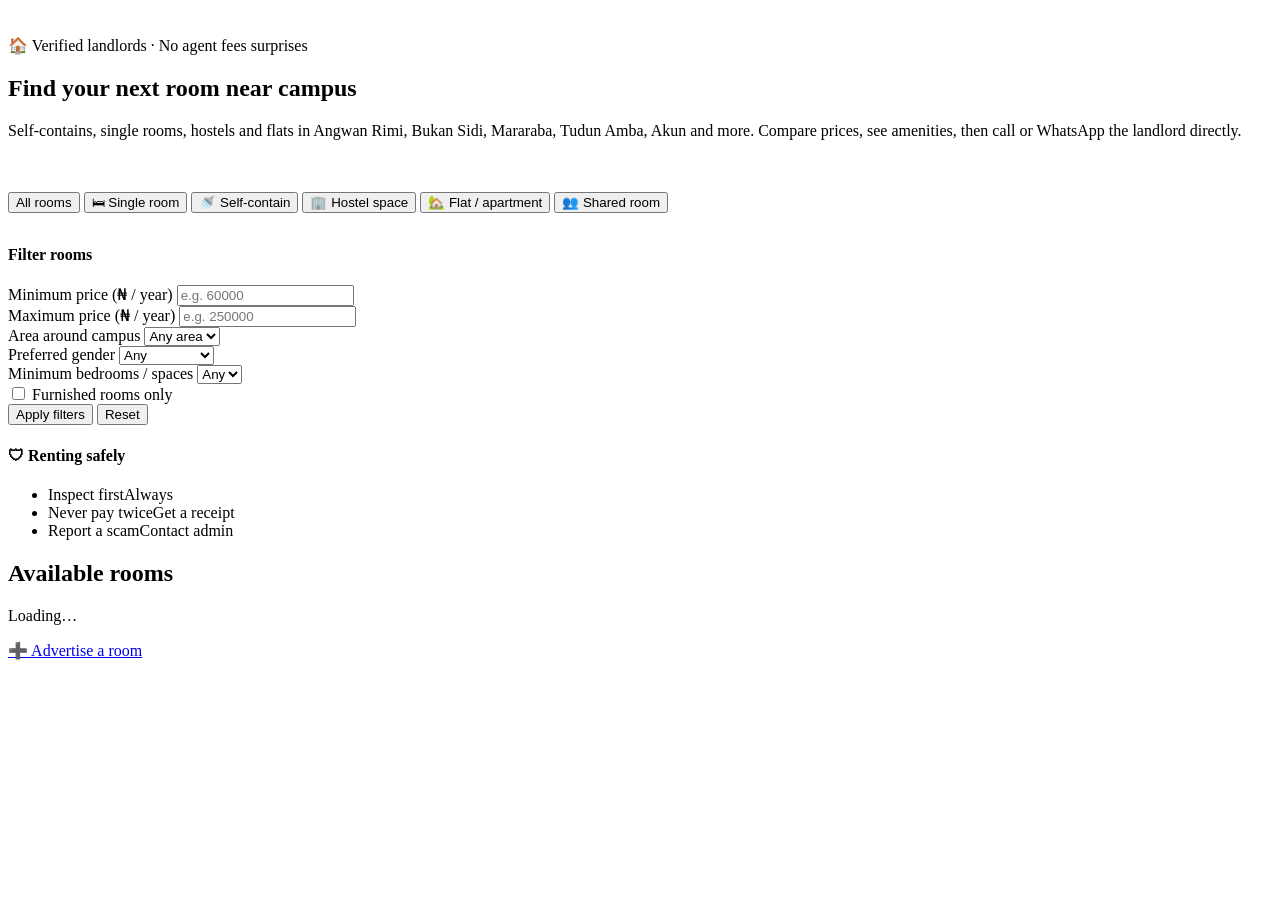
==== frontend/pages/accommodation.html @ 2aaa7692 "feat(frontend): landing page and every marketplace page - index.html: hero with live counters, searc" ====
<!DOCTYPE html>
<html lang="en">
<head>
  <meta charset="UTF-8">
  <meta name="viewport" content="width=device-width, initial-scale=1.0">
  <meta name="theme-color" content="#0f766e">
  <meta name="description" content="Accommodation around Federal University of Lafia – self-contains, hostels, flats and shared rooms with verified landlords.">
  <title>Accommodation · Campus Marketplace</title>

  <link rel="icon" type="image/svg+xml" href="../assets/images/logo.svg">
  <link rel="stylesheet" href="../css/style.css">
  <link rel="stylesheet" href="../css/responsive.css">
</head>
<body data-page="accommodation">

  <header id="site-header"></header>

  <main>
    <!-- Page header -->
    <section class="hero" style="padding:28px 0 24px">
      <div class="container">
        <span class="hero-badge">🏠 Verified landlords · No agent fees surprises</span>
        <h1>Find your next room near campus</h1>
        <p class="lead">
          Self-contains, single rooms, hostels and flats in Angwan Rimi, Bukan Sidi,
          Mararaba, Tudun Amba, Akun and more. Compare prices, see amenities, then call or
          WhatsApp the landlord directly.
        </p>
      </div>
    </section>

    <!-- Room type chips -->
    <section style="background:#fff;border-bottom:1px solid var(--line);padding:12px 0">
      <div class="container">
        <div class="chip-row" id="room-type-chips">
          <button class="chip active" data-value="all">All rooms</button>
          <button class="chip" data-value="single">🛏 Single room</button>
          <button class="chip" data-value="self-contain">🚿 Self-contain</button>
          <button class="chip" data-value="hostel">🏢 Hostel space</button>
          <button class="chip" data-value="flat">🏡 Flat / apartment</button>
          <button class="chip" data-value="shared">👥 Shared room</button>
        </div>
      </div>
    </section>

    <section class="section">
      <div class="container">
        <div class="grid grid-sidebar">
          <!-- Filters -->
          <aside>
            <div class="filter-panel">
              <h4>Filter rooms</h4>
              <form id="room-filter-form">
                <div class="form-group">
                  <label for="room-min">Minimum price (₦ / year)</label>
                  <input id="room-min" name="min_price" type="number" min="0" placeholder="e.g. 60000">
                </div>
                <div class="form-group">
                  <label for="room-max">Maximum price (₦ / year)</label>
                  <input id="room-max" name="max_price" type="number" min="0" placeholder="e.g. 250000">
                </div>
                <div class="form-group">
                  <label for="room-location">Area around campus</label>
                  <select id="room-location" name="location">
                    <option value="">Any area</option>
                  </select>
                </div>
                <div class="form-group">
                  <label for="room-gender">Preferred gender</label>
                  <select id="room-gender" name="gender">
                    <option value="any">Any</option>
                    <option value="male">Male only</option>
                    <option value="female">Female only</option>
                  </select>
                </div>
                <div class="form-group">
                  <label for="room-rooms">Minimum bedrooms / spaces</label>
                  <select id="room-rooms" name="rooms">
                    <option value="">Any</option>
                    <option value="1">1+</option>
                    <option value="2">2+</option>
                    <option value="3">3+</option>
                    <option value="4">4+</option>
                  </select>
                </div>
                <div class="checkbox-row form-group">
                  <input id="room-furnished" name="furnished" type="checkbox" value="true">
                  <label for="room-furnished">Furnished rooms only</label>
                </div>
                <div class="filter-actions">
                  <button class="btn btn-primary" type="submit" style="flex:1">Apply filters</button>
                  <button class="btn btn-outline" type="button" data-action="reset">Reset</button>
                </div>
              </form>
            </div>

            <div class="card card-pad mt-2">
              <h4>🛡 Renting safely</h4>
              <ul class="spec-list">
                <li><span class="k">Inspect first</span><span class="v">Always</span></li>
                <li><span class="k">Never pay twice</span><span class="v">Get a receipt</span></li>
                <li><span class="k">Report a scam</span><span class="v">Contact admin</span></li>
              </ul>
            </div>
          </aside>

          <!-- Listings -->
          <div>
            <div class="section-head" style="margin-bottom:12px">
              <div>
                <h2 class="mb-0">Available rooms</h2>
                <p class="mb-0"><span id="room-count">Loading…</span></p>
              </div>
              <a class="btn btn-primary btn-sm" href="post-listing.html#accommodation">➕ Advertise a room</a>
            </div>

            <div class="grid grid-cards" id="room-grid">
              <div class="skeleton skeleton-card"></div>
              <div class="skeleton skeleton-card"></div>
              <div class="skeleton skeleton-card"></div>
            </div>
            <div class="pagination" id="room-pagination"></div>
          </div>
        </div>
      </div>
    </section>
  </main>

  <footer id="site-footer"></footer>
  <nav id="bottom-nav" aria-label="Mobile navigation"></nav>

  <script src="../js/api.js"></script>
  <script src="../js/ui.js"></script>
  <script src="../js/auth.js"></script>
  <script src="../js/marketplace.js"></script>
</body>
</html>
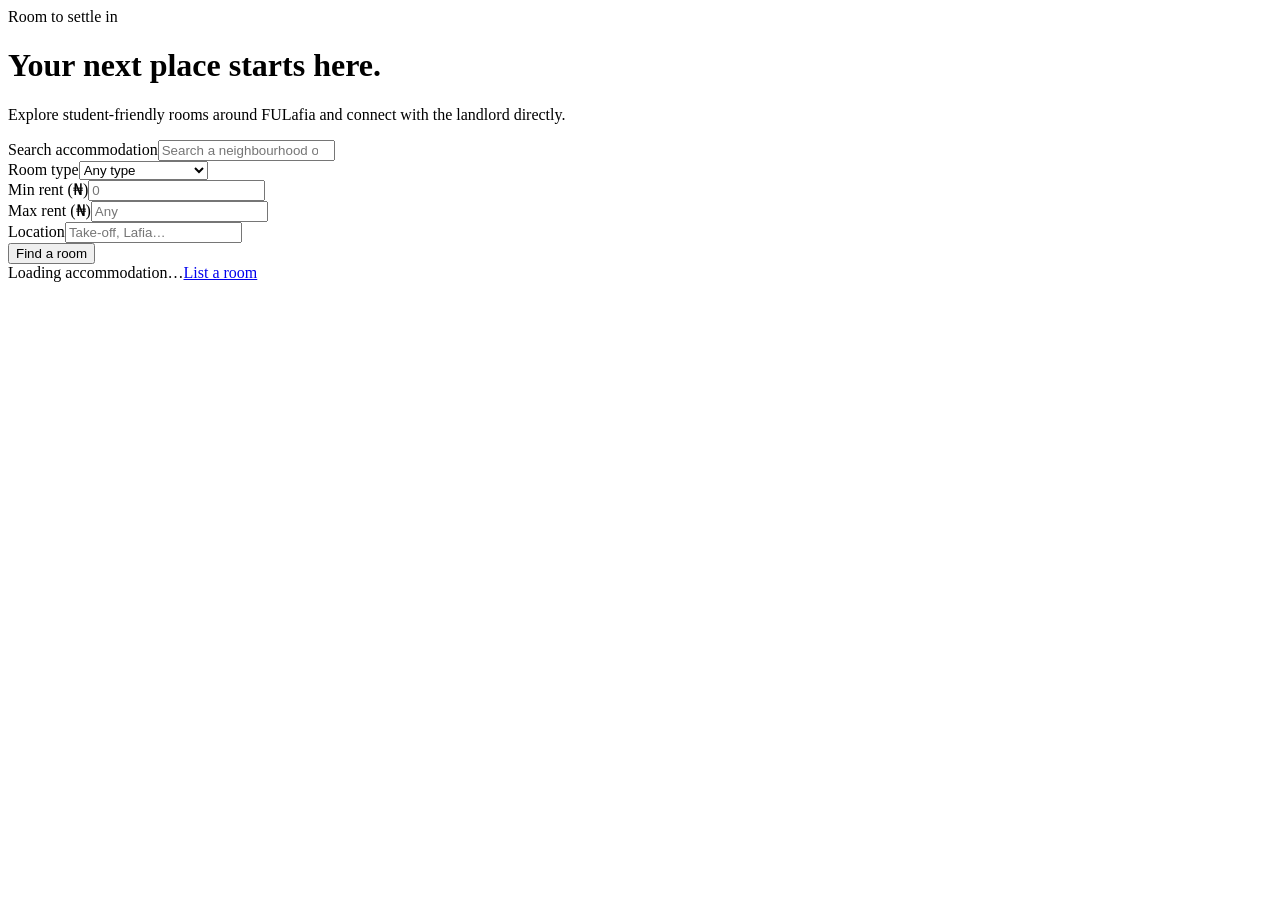
==== commit b755d5da: "Build complete Campus Marketplace platform Co-authored-by: arena-agent <297053741+arena-agent@users." ====
--- a/frontend/pages/accommodation.html
+++ b/frontend/pages/accommodation.html
@@ -1,137 +1,25 @@
-<!DOCTYPE html>
+<!doctype html>
 <html lang="en">
 <head>
-  <meta charset="UTF-8">
-  <meta name="viewport" content="width=device-width, initial-scale=1.0">
-  <meta name="theme-color" content="#0f766e">
-  <meta name="description" content="Accommodation around Federal University of Lafia – self-contains, hostels, flats and shared rooms with verified landlords.">
-  <title>Accommodation · Campus Marketplace</title>
-
-  <link rel="icon" type="image/svg+xml" href="../assets/images/logo.svg">
-  <link rel="stylesheet" href="../css/style.css">
-  <link rel="stylesheet" href="../css/responsive.css">
+  <meta charset="utf-8"><meta name="viewport" content="width=device-width, initial-scale=1">
+  <meta name="description" content="Find student rooms, hostels and self-contained accommodation around Lafia."><meta name="api-base" content="/api"><meta name="theme-color" content="#176c57">
+  <title>Accommodation — Campus Marketplace</title><link rel="icon" type="image/svg+xml" href="/assets/images/campus-logo.svg"><link rel="stylesheet" href="/css/style.css"><link rel="stylesheet" href="/css/responsive.css">
+  <script src="/js/api.js" defer></script><script src="/js/marketplace.js" defer></script><script src="/js/auth.js" defer></script><script src="/js/admin.js" defer></script>
 </head>
-<body data-page="accommodation">
-
-  <header id="site-header"></header>
-
-  <main>
-    <!-- Page header -->
-    <section class="hero" style="padding:28px 0 24px">
-      <div class="container">
-        <span class="hero-badge">🏠 Verified landlords · No agent fees surprises</span>
-        <h1>Find your next room near campus</h1>
-        <p class="lead">
-          Self-contains, single rooms, hostels and flats in Angwan Rimi, Bukan Sidi,
-          Mararaba, Tudun Amba, Akun and more. Compare prices, see amenities, then call or
-          WhatsApp the landlord directly.
-        </p>
-      </div>
-    </section>
-
-    <!-- Room type chips -->
-    <section style="background:#fff;border-bottom:1px solid var(--line);padding:12px 0">
-      <div class="container">
-        <div class="chip-row" id="room-type-chips">
-          <button class="chip active" data-value="all">All rooms</button>
-          <button class="chip" data-value="single">🛏 Single room</button>
-          <button class="chip" data-value="self-contain">🚿 Self-contain</button>
-          <button class="chip" data-value="hostel">🏢 Hostel space</button>
-          <button class="chip" data-value="flat">🏡 Flat / apartment</button>
-          <button class="chip" data-value="shared">👥 Shared room</button>
-        </div>
-      </div>
-    </section>
-
-    <section class="section">
-      <div class="container">
-        <div class="grid grid-sidebar">
-          <!-- Filters -->
-          <aside>
-            <div class="filter-panel">
-              <h4>Filter rooms</h4>
-              <form id="room-filter-form">
-                <div class="form-group">
-                  <label for="room-min">Minimum price (₦ / year)</label>
-                  <input id="room-min" name="min_price" type="number" min="0" placeholder="e.g. 60000">
-                </div>
-                <div class="form-group">
-                  <label for="room-max">Maximum price (₦ / year)</label>
-                  <input id="room-max" name="max_price" type="number" min="0" placeholder="e.g. 250000">
-                </div>
-                <div class="form-group">
-                  <label for="room-location">Area around campus</label>
-                  <select id="room-location" name="location">
-                    <option value="">Any area</option>
-                  </select>
-                </div>
-                <div class="form-group">
-                  <label for="room-gender">Preferred gender</label>
-                  <select id="room-gender" name="gender">
-                    <option value="any">Any</option>
-                    <option value="male">Male only</option>
-                    <option value="female">Female only</option>
-                  </select>
-                </div>
-                <div class="form-group">
-                  <label for="room-rooms">Minimum bedrooms / spaces</label>
-                  <select id="room-rooms" name="rooms">
-                    <option value="">Any</option>
-                    <option value="1">1+</option>
-                    <option value="2">2+</option>
-                    <option value="3">3+</option>
-                    <option value="4">4+</option>
-                  </select>
-                </div>
-                <div class="checkbox-row form-group">
-                  <input id="room-furnished" name="furnished" type="checkbox" value="true">
-                  <label for="room-furnished">Furnished rooms only</label>
-                </div>
-                <div class="filter-actions">
-                  <button class="btn btn-primary" type="submit" style="flex:1">Apply filters</button>
-                  <button class="btn btn-outline" type="button" data-action="reset">Reset</button>
-                </div>
-              </form>
-            </div>
-
-            <div class="card card-pad mt-2">
-              <h4>🛡 Renting safely</h4>
-              <ul class="spec-list">
-                <li><span class="k">Inspect first</span><span class="v">Always</span></li>
-                <li><span class="k">Never pay twice</span><span class="v">Get a receipt</span></li>
-                <li><span class="k">Report a scam</span><span class="v">Contact admin</span></li>
-              </ul>
-            </div>
-          </aside>
-
-          <!-- Listings -->
-          <div>
-            <div class="section-head" style="margin-bottom:12px">
-              <div>
-                <h2 class="mb-0">Available rooms</h2>
-                <p class="mb-0"><span id="room-count">Loading…</span></p>
-              </div>
-              <a class="btn btn-primary btn-sm" href="post-listing.html#accommodation">➕ Advertise a room</a>
-            </div>
-
-            <div class="grid grid-cards" id="room-grid">
-              <div class="skeleton skeleton-card"></div>
-              <div class="skeleton skeleton-card"></div>
-              <div class="skeleton skeleton-card"></div>
-            </div>
-            <div class="pagination" id="room-pagination"></div>
-          </div>
-        </div>
-      </div>
-    </section>
-  </main>
-
-  <footer id="site-footer"></footer>
-  <nav id="bottom-nav" aria-label="Mobile navigation"></nav>
-
-  <script src="../js/api.js"></script>
-  <script src="../js/ui.js"></script>
-  <script src="../js/auth.js"></script>
-  <script src="../js/marketplace.js"></script>
+<body data-page="accommodation"><div id="site-header"></div>
+  <main class="page-main page-main--soft"><div class="container">
+    <div class="page-intro"><span class="eyebrow">Room to settle in</span><h1>Your next place starts here.</h1><p>Explore student-friendly rooms around FULafia and connect with the landlord directly.</p></div>
+    <form class="filters-panel" id="accommodation-filters">
+      <div class="filter-field filter-search"><label for="accom-q">Search accommodation</label><input id="accom-q" name="q" type="search" placeholder="Search a neighbourhood or feature"></div>
+      <div class="filter-field"><label for="accom-type">Room type</label><select id="accom-type" name="room_type"><option value="">Any type</option><option value="room">Single room</option><option value="shared">Shared apartment</option><option value="self_contain">Self-contain</option><option value="hostel">Hostel</option></select></div>
+      <div class="filter-field"><label for="accom-min">Min rent (₦)</label><input id="accom-min" name="min_price" type="number" min="0" step="1000" placeholder="0"></div>
+      <div class="filter-field"><label for="accom-max">Max rent (₦)</label><input id="accom-max" name="max_price" type="number" min="0" step="1000" placeholder="Any"></div>
+      <div class="filter-field"><label for="accom-location">Location</label><input id="accom-location" name="location" type="search" placeholder="Take-off, Lafia…"></div>
+      <button class="btn btn-primary filter-submit" type="submit">Find a room</button>
+    </form>
+    <div class="results-bar"><span data-results-count>Loading accommodation…</span><a class="text-link" href="/pages/post-listing.html?type=accommodation">List a room</a></div>
+    <div class="card-grid card-grid--three" data-accommodation-grid data-page-size="12" aria-live="polite"><div class="skeleton"></div><div class="skeleton"></div><div class="skeleton"></div></div>
+    <div class="pagination" data-pagination aria-label="Accommodation pages"></div>
+  </div></main><div id="site-footer"></div><div class="toast-region" id="toast-region" aria-live="polite" aria-atomic="true"></div>
 </body>
 </html>
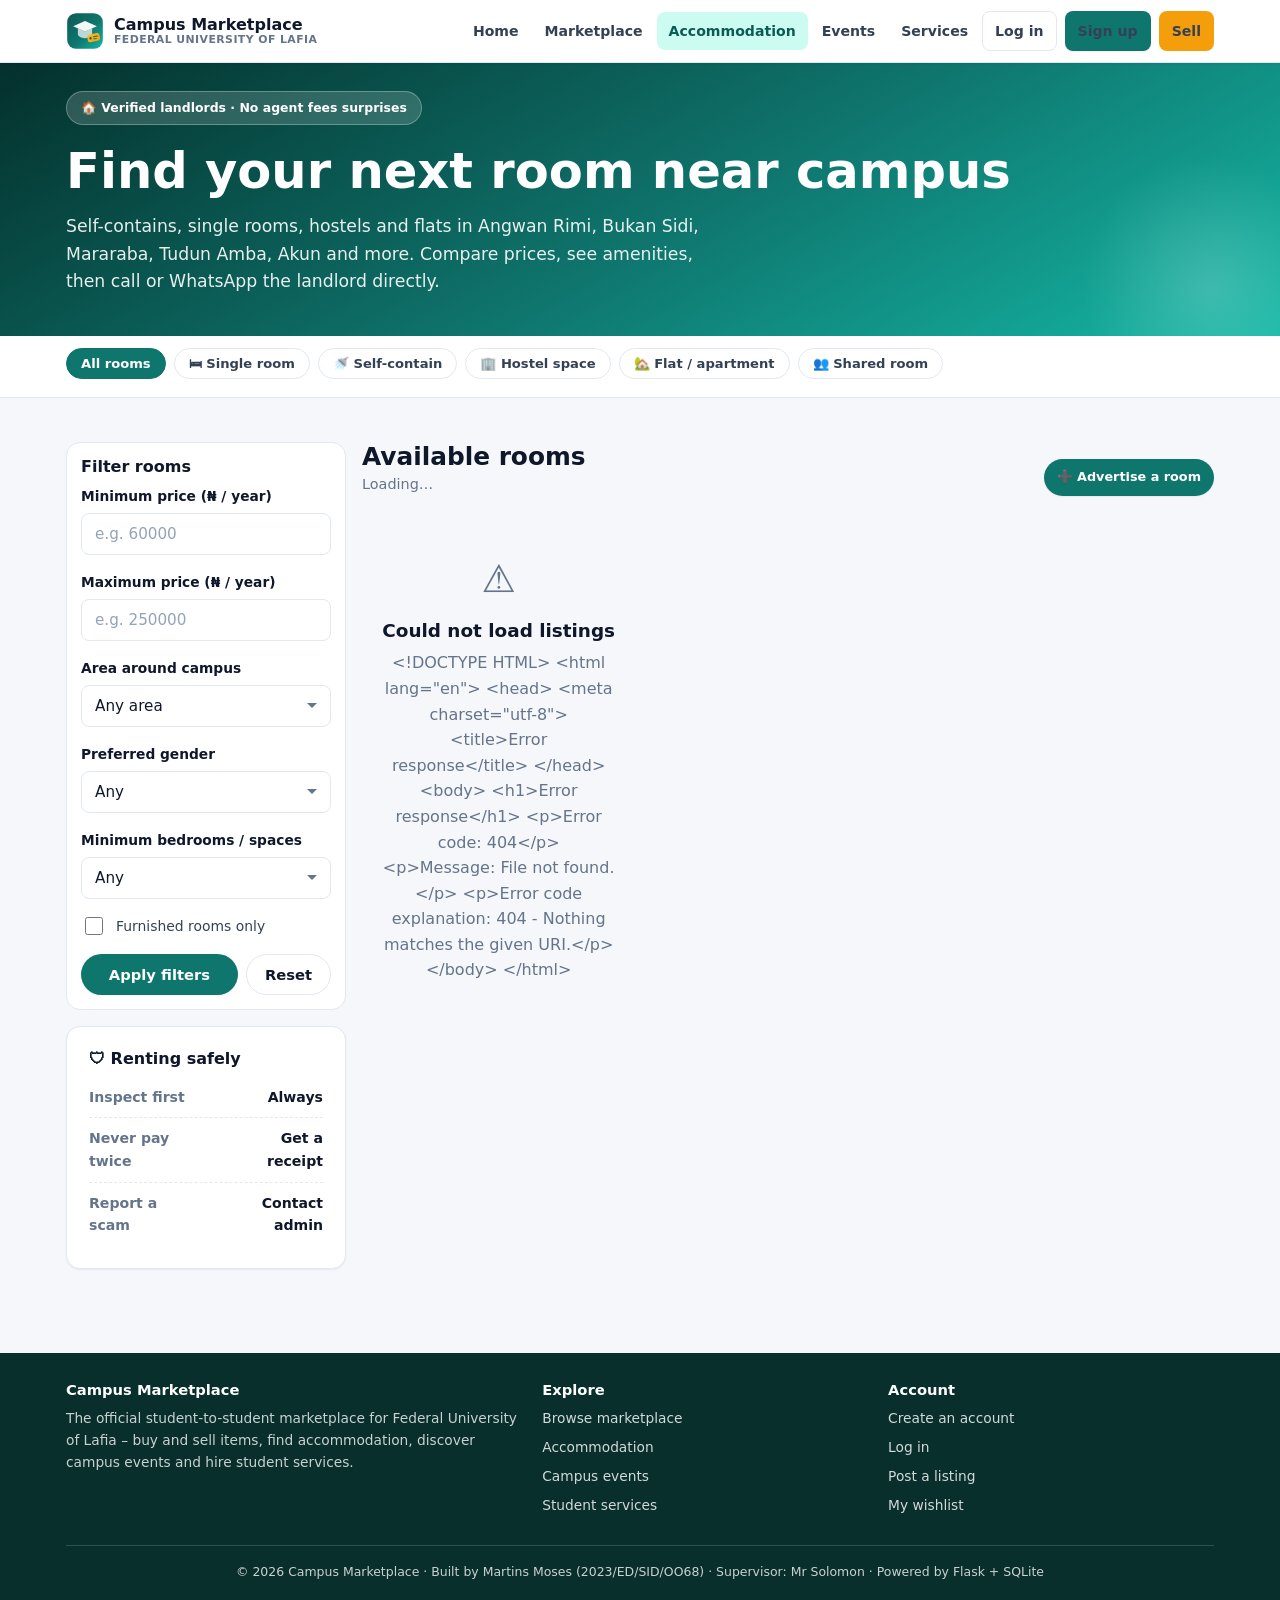
==== commit fbd4aa03: "Merge pull request #1 from martinssqeel-maker/arena/01a10725-campus-market-hub Campus Marketplace — " ====
--- a/frontend/pages/accommodation.html
+++ b/frontend/pages/accommodation.html
@@ -1,25 +1,137 @@
-<!doctype html>
+<!DOCTYPE html>
 <html lang="en">
 <head>
-  <meta charset="utf-8"><meta name="viewport" content="width=device-width, initial-scale=1">
-  <meta name="description" content="Find student rooms, hostels and self-contained accommodation around Lafia."><meta name="api-base" content="/api"><meta name="theme-color" content="#176c57">
-  <title>Accommodation — Campus Marketplace</title><link rel="icon" type="image/svg+xml" href="/assets/images/campus-logo.svg"><link rel="stylesheet" href="/css/style.css"><link rel="stylesheet" href="/css/responsive.css">
-  <script src="/js/api.js" defer></script><script src="/js/marketplace.js" defer></script><script src="/js/auth.js" defer></script><script src="/js/admin.js" defer></script>
+  <meta charset="UTF-8">
+  <meta name="viewport" content="width=device-width, initial-scale=1.0">
+  <meta name="theme-color" content="#0f766e">
+  <meta name="description" content="Accommodation around Federal University of Lafia – self-contains, hostels, flats and shared rooms with verified landlords.">
+  <title>Accommodation · Campus Marketplace</title>
+
+  <link rel="icon" type="image/svg+xml" href="../assets/images/logo.svg">
+  <link rel="stylesheet" href="../css/style.css">
+  <link rel="stylesheet" href="../css/responsive.css">
 </head>
-<body data-page="accommodation"><div id="site-header"></div>
-  <main class="page-main page-main--soft"><div class="container">
-    <div class="page-intro"><span class="eyebrow">Room to settle in</span><h1>Your next place starts here.</h1><p>Explore student-friendly rooms around FULafia and connect with the landlord directly.</p></div>
-    <form class="filters-panel" id="accommodation-filters">
-      <div class="filter-field filter-search"><label for="accom-q">Search accommodation</label><input id="accom-q" name="q" type="search" placeholder="Search a neighbourhood or feature"></div>
-      <div class="filter-field"><label for="accom-type">Room type</label><select id="accom-type" name="room_type"><option value="">Any type</option><option value="room">Single room</option><option value="shared">Shared apartment</option><option value="self_contain">Self-contain</option><option value="hostel">Hostel</option></select></div>
-      <div class="filter-field"><label for="accom-min">Min rent (₦)</label><input id="accom-min" name="min_price" type="number" min="0" step="1000" placeholder="0"></div>
-      <div class="filter-field"><label for="accom-max">Max rent (₦)</label><input id="accom-max" name="max_price" type="number" min="0" step="1000" placeholder="Any"></div>
-      <div class="filter-field"><label for="accom-location">Location</label><input id="accom-location" name="location" type="search" placeholder="Take-off, Lafia…"></div>
-      <button class="btn btn-primary filter-submit" type="submit">Find a room</button>
-    </form>
-    <div class="results-bar"><span data-results-count>Loading accommodation…</span><a class="text-link" href="/pages/post-listing.html?type=accommodation">List a room</a></div>
-    <div class="card-grid card-grid--three" data-accommodation-grid data-page-size="12" aria-live="polite"><div class="skeleton"></div><div class="skeleton"></div><div class="skeleton"></div></div>
-    <div class="pagination" data-pagination aria-label="Accommodation pages"></div>
-  </div></main><div id="site-footer"></div><div class="toast-region" id="toast-region" aria-live="polite" aria-atomic="true"></div>
+<body data-page="accommodation">
+
+  <header id="site-header"></header>
+
+  <main>
+    <!-- Page header -->
+    <section class="hero" style="padding:28px 0 24px">
+      <div class="container">
+        <span class="hero-badge">🏠 Verified landlords · No agent fees surprises</span>
+        <h1>Find your next room near campus</h1>
+        <p class="lead">
+          Self-contains, single rooms, hostels and flats in Angwan Rimi, Bukan Sidi,
+          Mararaba, Tudun Amba, Akun and more. Compare prices, see amenities, then call or
+          WhatsApp the landlord directly.
+        </p>
+      </div>
+    </section>
+
+    <!-- Room type chips -->
+    <section style="background:#fff;border-bottom:1px solid var(--line);padding:12px 0">
+      <div class="container">
+        <div class="chip-row" id="room-type-chips">
+          <button class="chip active" data-value="all">All rooms</button>
+          <button class="chip" data-value="single">🛏 Single room</button>
+          <button class="chip" data-value="self-contain">🚿 Self-contain</button>
+          <button class="chip" data-value="hostel">🏢 Hostel space</button>
+          <button class="chip" data-value="flat">🏡 Flat / apartment</button>
+          <button class="chip" data-value="shared">👥 Shared room</button>
+        </div>
+      </div>
+    </section>
+
+    <section class="section">
+      <div class="container">
+        <div class="grid grid-sidebar">
+          <!-- Filters -->
+          <aside>
+            <div class="filter-panel">
+              <h4>Filter rooms</h4>
+              <form id="room-filter-form">
+                <div class="form-group">
+                  <label for="room-min">Minimum price (₦ / year)</label>
+                  <input id="room-min" name="min_price" type="number" min="0" placeholder="e.g. 60000">
+                </div>
+                <div class="form-group">
+                  <label for="room-max">Maximum price (₦ / year)</label>
+                  <input id="room-max" name="max_price" type="number" min="0" placeholder="e.g. 250000">
+                </div>
+                <div class="form-group">
+                  <label for="room-location">Area around campus</label>
+                  <select id="room-location" name="location">
+                    <option value="">Any area</option>
+                  </select>
+                </div>
+                <div class="form-group">
+                  <label for="room-gender">Preferred gender</label>
+                  <select id="room-gender" name="gender">
+                    <option value="any">Any</option>
+                    <option value="male">Male only</option>
+                    <option value="female">Female only</option>
+                  </select>
+                </div>
+                <div class="form-group">
+                  <label for="room-rooms">Minimum bedrooms / spaces</label>
+                  <select id="room-rooms" name="rooms">
+                    <option value="">Any</option>
+                    <option value="1">1+</option>
+                    <option value="2">2+</option>
+                    <option value="3">3+</option>
+                    <option value="4">4+</option>
+                  </select>
+                </div>
+                <div class="checkbox-row form-group">
+                  <input id="room-furnished" name="furnished" type="checkbox" value="true">
+                  <label for="room-furnished">Furnished rooms only</label>
+                </div>
+                <div class="filter-actions">
+                  <button class="btn btn-primary" type="submit" style="flex:1">Apply filters</button>
+                  <button class="btn btn-outline" type="button" data-action="reset">Reset</button>
+                </div>
+              </form>
+            </div>
+
+            <div class="card card-pad mt-2">
+              <h4>🛡 Renting safely</h4>
+              <ul class="spec-list">
+                <li><span class="k">Inspect first</span><span class="v">Always</span></li>
+                <li><span class="k">Never pay twice</span><span class="v">Get a receipt</span></li>
+                <li><span class="k">Report a scam</span><span class="v">Contact admin</span></li>
+              </ul>
+            </div>
+          </aside>
+
+          <!-- Listings -->
+          <div>
+            <div class="section-head" style="margin-bottom:12px">
+              <div>
+                <h2 class="mb-0">Available rooms</h2>
+                <p class="mb-0"><span id="room-count">Loading…</span></p>
+              </div>
+              <a class="btn btn-primary btn-sm" href="post-listing.html#accommodation">➕ Advertise a room</a>
+            </div>
+
+            <div class="grid grid-cards" id="room-grid">
+              <div class="skeleton skeleton-card"></div>
+              <div class="skeleton skeleton-card"></div>
+              <div class="skeleton skeleton-card"></div>
+            </div>
+            <div class="pagination" id="room-pagination"></div>
+          </div>
+        </div>
+      </div>
+    </section>
+  </main>
+
+  <footer id="site-footer"></footer>
+  <nav id="bottom-nav" aria-label="Mobile navigation"></nav>
+
+  <script src="../js/api.js"></script>
+  <script src="../js/ui.js"></script>
+  <script src="../js/auth.js"></script>
+  <script src="../js/marketplace.js"></script>
 </body>
 </html>
--- a/frontend/css/style.css
+++ b/frontend/css/style.css
@@ -0,0 +1,755 @@
+/* ==========================================================================
+   Campus Marketplace – core stylesheet
+   Federal University of Lafia student marketplace
+   Mobile-first: base styles target small phones, responsive.css enhances
+   ========================================================================== */
+
+/* --------------------------------------------------------------------------
+   1. Design tokens
+   -------------------------------------------------------------------------- */
+:root {
+  /* Brand palette */
+  --brand: #0f766e;
+  --brand-dark: #0b5b55;
+  --brand-light: #ccfbf1;
+  --accent: #f59e0b;
+  --accent-dark: #b45309;
+  --danger: #dc2626;
+  --danger-light: #fee2e2;
+  --success: #16a34a;
+  --success-light: #dcfce7;
+  --warning: #d97706;
+  --warning-light: #fef3c7;
+
+  /* Neutrals */
+  --ink: #0f172a;
+  --body: #334155;
+  --muted: #64748b;
+  --line: #e2e8f0;
+  --surface: #ffffff;
+  --canvas: #f5f7fa;
+  --chip: #f1f5f9;
+
+  /* Shape & depth */
+  --radius-sm: 8px;
+  --radius: 14px;
+  --radius-lg: 22px;
+  --shadow-sm: 0 1px 2px rgba(15, 23, 42, .06);
+  --shadow: 0 6px 18px rgba(15, 23, 42, .08);
+  --shadow-lg: 0 18px 40px rgba(15, 23, 42, .14);
+
+  /* Layout */
+  --max-width: 1180px;
+  --header-height: 62px;
+
+  /* Type */
+  --font: "Segoe UI", system-ui, -apple-system, "Helvetica Neue", Roboto, Arial, sans-serif;
+  --transition: .2s ease;
+}
+
+/* --------------------------------------------------------------------------
+   2. Reset & base
+   -------------------------------------------------------------------------- */
+*,
+*::before,
+*::after { box-sizing: border-box; }
+
+html { -webkit-text-size-adjust: 100%; scroll-behavior: smooth; }
+
+body {
+  margin: 0;
+  font-family: var(--font);
+  font-size: 15px;
+  line-height: 1.6;
+  color: var(--body);
+  background: var(--canvas);
+  -webkit-font-smoothing: antialiased;
+  overflow-x: hidden;
+}
+
+img { max-width: 100%; display: block; }
+a { color: var(--brand); text-decoration: none; transition: color var(--transition); }
+a:hover { color: var(--brand-dark); }
+button { font-family: inherit; }
+
+h1, h2, h3, h4, h5 {
+  margin: 0 0 .5rem;
+  color: var(--ink);
+  font-weight: 700;
+  line-height: 1.25;
+}
+h1 { font-size: 1.8rem; }
+h2 { font-size: 1.4rem; }
+h3 { font-size: 1.15rem; }
+h4 { font-size: 1rem; }
+p { margin: 0 0 1rem; }
+small { font-size: .8rem; }
+
+:focus-visible {
+  outline: 3px solid rgba(15, 118, 110, .35);
+  outline-offset: 2px;
+  border-radius: 6px;
+}
+
+/* Utility helpers */
+.container { width: 100%; max-width: var(--max-width); margin-inline: auto; padding-inline: 16px; }
+.container-narrow { max-width: 760px; }
+.text-center { text-align: center; }
+.text-muted { color: var(--muted); }
+.text-danger { color: var(--danger); }
+.text-success { color: var(--success); }
+.mt-0 { margin-top: 0; } .mt-1 { margin-top: .5rem; } .mt-2 { margin-top: 1rem; }
+.mt-3 { margin-top: 1.5rem; } .mt-4 { margin-top: 2rem; }
+.mb-0 { margin-bottom: 0; } .mb-1 { margin-bottom: .5rem; } .mb-2 { margin-bottom: 1rem; }
+.mb-3 { margin-bottom: 1.5rem; }
+.hidden { display: none !important; }
+.sr-only {
+  position: absolute; width: 1px; height: 1px; padding: 0; margin: -1px;
+  overflow: hidden; clip: rect(0, 0, 0, 0); white-space: nowrap; border: 0;
+}
+.flex { display: flex; }
+.flex-between { display: flex; align-items: center; justify-content: space-between; gap: 12px; }
+.flex-center { display: flex; align-items: center; justify-content: center; }
+.gap-1 { gap: .5rem; } .gap-2 { gap: 1rem; }
+.wrap { flex-wrap: wrap; }
+
+/* --------------------------------------------------------------------------
+   3. Header & navigation
+   -------------------------------------------------------------------------- */
+.site-header {
+  position: sticky;
+  top: 0;
+  z-index: 200;
+  background: var(--surface);
+  border-bottom: 1px solid var(--line);
+  box-shadow: var(--shadow-sm);
+}
+
+.header-inner {
+  display: flex;
+  align-items: center;
+  justify-content: space-between;
+  gap: 12px;
+  min-height: var(--header-height);
+}
+
+.brand { display: flex; align-items: center; gap: 10px; color: var(--ink); font-weight: 800; }
+.brand:hover { color: var(--ink); }
+.brand img { width: 38px; height: 38px; border-radius: 10px; }
+.brand-text { display: flex; flex-direction: column; line-height: 1.1; }
+.brand-text small { color: var(--muted); font-weight: 600; font-size: .68rem; letter-spacing: .04em; text-transform: uppercase; }
+
+.nav-toggle {
+  display: inline-flex;
+  flex-direction: column;
+  justify-content: center;
+  gap: 5px;
+  width: 44px; height: 42px;
+  padding: 10px;
+  background: var(--chip);
+  border: 1px solid var(--line);
+  border-radius: var(--radius-sm);
+  cursor: pointer;
+}
+.nav-toggle span { display: block; height: 2px; background: var(--ink); border-radius: 2px; }
+
+.main-nav {
+  display: none;
+  flex-direction: column;
+  gap: 4px;
+  padding: 10px 0 16px;
+  border-top: 1px solid var(--line);
+}
+.main-nav.open { display: flex; }
+.main-nav a {
+  padding: 10px 12px;
+  border-radius: var(--radius-sm);
+  color: var(--body);
+  font-weight: 600;
+}
+.main-nav a:hover { background: var(--chip); color: var(--ink); }
+.main-nav a.active { background: var(--brand-light); color: var(--brand-dark); }
+
+.nav-actions { display: flex; align-items: center; gap: 8px; margin-top: 8px; }
+
+.user-chip {
+  display: inline-flex;
+  align-items: center;
+  gap: 8px;
+  padding: 6px 10px;
+  background: var(--chip);
+  border-radius: 999px;
+  font-weight: 600;
+  color: var(--ink);
+  font-size: .85rem;
+}
+.user-chip .avatar {
+  width: 28px; height: 28px;
+  border-radius: 50%;
+  background: var(--brand);
+  color: #fff;
+  display: inline-flex; align-items: center; justify-content: center;
+  font-size: .8rem; font-weight: 700;
+}
+
+/* Mobile bottom navigation */
+.bottom-nav {
+  position: fixed;
+  bottom: 0; left: 0; right: 0;
+  z-index: 190;
+  display: grid;
+  grid-template-columns: repeat(5, 1fr);
+  background: var(--surface);
+  border-top: 1px solid var(--line);
+  box-shadow: 0 -4px 14px rgba(15, 23, 42, .06);
+}
+.bottom-nav a {
+  padding: 9px 4px 11px;
+  text-align: center;
+  font-size: .68rem;
+  font-weight: 600;
+  color: var(--muted);
+  display: flex; flex-direction: column; align-items: center; gap: 3px;
+}
+.bottom-nav a.active { color: var(--brand); }
+.bottom-nav .icon { font-size: 1.15rem; line-height: 1; }
+
+/* --------------------------------------------------------------------------
+   4. Buttons, badges, chips
+   -------------------------------------------------------------------------- */
+.btn {
+  display: inline-flex;
+  align-items: center;
+  justify-content: center;
+  gap: 8px;
+  padding: 11px 18px;
+  border: 1px solid transparent;
+  border-radius: 999px;
+  font-size: .92rem;
+  font-weight: 700;
+  cursor: pointer;
+  transition: transform var(--transition), box-shadow var(--transition), background var(--transition);
+  white-space: nowrap;
+  text-align: center;
+}
+.btn:active { transform: translateY(1px); }
+.btn-primary { background: var(--brand); color: #fff; box-shadow: var(--shadow-sm); }
+.btn-primary:hover { background: var(--brand-dark); color: #fff; }
+.btn-accent { background: var(--accent); color: #3b2600; }
+.btn-accent:hover { background: var(--accent-dark); color: #fff; }
+.btn-outline { background: transparent; border-color: var(--line); color: var(--ink); }
+.btn-outline:hover { background: var(--chip); color: var(--ink); }
+.btn-danger { background: var(--danger); color: #fff; }
+.btn-danger:hover { background: #b91c1c; color: #fff; }
+.btn-success { background: var(--success); color: #fff; }
+.btn-success:hover { background: #15803d; color: #fff; }
+.btn-ghost { background: transparent; color: var(--brand); padding: 8px 10px; }
+.btn-ghost:hover { background: var(--chip); }
+.btn-block { width: 100%; }
+.btn-sm { padding: 7px 12px; font-size: .8rem; }
+.btn-lg { padding: 14px 24px; font-size: 1rem; }
+.btn:disabled, .btn[disabled] { opacity: .55; cursor: not-allowed; transform: none; }
+
+.badge {
+  display: inline-flex;
+  align-items: center;
+  gap: 5px;
+  padding: 3px 10px;
+  border-radius: 999px;
+  font-size: .7rem;
+  font-weight: 700;
+  text-transform: uppercase;
+  letter-spacing: .04em;
+  background: var(--chip);
+  color: var(--muted);
+}
+.badge-published, .badge-approved { background: var(--success-light); color: #166534; }
+.badge-pending { background: var(--warning-light); color: #92400e; }
+.badge-rejected, .badge-flagged { background: var(--danger-light); color: #991b1b; }
+.badge-sold, .badge-archived { background: #e2e8f0; color: #334155; }
+.badge-verified { background: #dbeafe; color: #1d4ed8; }
+.badge-featured { background: #fef3c7; color: #92400e; }
+.badge-admin { background: #ede9fe; color: #5b21b6; }
+
+.chip {
+  display: inline-flex;
+  align-items: center;
+  gap: 6px;
+  padding: 7px 14px;
+  border: 1px solid var(--line);
+  background: var(--surface);
+  border-radius: 999px;
+  font-size: .82rem;
+  font-weight: 600;
+  color: var(--body);
+  cursor: pointer;
+  transition: all var(--transition);
+}
+.chip:hover { border-color: var(--brand); color: var(--brand-dark); }
+.chip.active { background: var(--brand); border-color: var(--brand); color: #fff; }
+.chip-row { display: flex; gap: 8px; overflow-x: auto; padding-bottom: 6px; scrollbar-width: none; }
+.chip-row::-webkit-scrollbar { display: none; }
+
+/* --------------------------------------------------------------------------
+   5. Cards, grids & sections
+   -------------------------------------------------------------------------- */
+.section { padding: 28px 0; }
+.section-head { display: flex; align-items: flex-end; justify-content: space-between; gap: 12px; margin-bottom: 16px; }
+.section-head p { margin: 0; color: var(--muted); font-size: .9rem; }
+
+.card {
+  background: var(--surface);
+  border: 1px solid var(--line);
+  border-radius: var(--radius);
+  box-shadow: var(--shadow-sm);
+  overflow: hidden;
+}
+.card-pad { padding: 18px; }
+.card-head { padding: 16px 18px; border-bottom: 1px solid var(--line); display: flex; align-items: center; justify-content: space-between; gap: 10px; }
+.card-head h3 { margin: 0; }
+.card-body { padding: 18px; }
+.card-footer { padding: 14px 18px; border-top: 1px solid var(--line); background: #fbfdff; }
+
+.grid { display: grid; gap: 16px; }
+.grid-cards { grid-template-columns: repeat(auto-fill, minmax(160px, 1fr)); }
+.grid-2 { grid-template-columns: 1fr; }
+.grid-3 { grid-template-columns: 1fr; }
+.grid-4 { grid-template-columns: repeat(2, 1fr); }
+.grid-sidebar { grid-template-columns: 1fr; }
+
+/* Listing card */
+.listing-card {
+  background: var(--surface);
+  border: 1px solid var(--line);
+  border-radius: var(--radius);
+  overflow: hidden;
+  display: flex;
+  flex-direction: column;
+  transition: transform var(--transition), box-shadow var(--transition);
+  position: relative;
+}
+.listing-card:hover { transform: translateY(-3px); box-shadow: var(--shadow); }
+.listing-thumb {
+  position: relative;
+  aspect-ratio: 4 / 3;
+  background: linear-gradient(135deg, #e6fffb, #f0fdfa);
+  overflow: hidden;
+}
+.listing-thumb img { width: 100%; height: 100%; object-fit: cover; }
+.listing-flags { position: absolute; top: 8px; left: 8px; display: flex; flex-direction: column; gap: 4px; align-items: flex-start; }
+.listing-body { padding: 12px; display: flex; flex-direction: column; gap: 6px; flex: 1; }
+.listing-title {
+  font-size: .95rem;
+  font-weight: 700;
+  color: var(--ink);
+  margin: 0;
+  display: -webkit-box;
+  -webkit-line-clamp: 2;
+  -webkit-box-orient: vertical;
+  overflow: hidden;
+}
+.listing-price { font-size: 1.05rem; font-weight: 800; color: var(--brand-dark); }
+.listing-meta { display: flex; align-items: center; justify-content: space-between; gap: 8px; font-size: .76rem; color: var(--muted); margin-top: auto; }
+.listing-meta span { display: inline-flex; align-items: center; gap: 4px; }
+
+.fav-btn {
+  position: absolute;
+  top: 8px; right: 8px;
+  width: 36px; height: 36px;
+  border-radius: 50%;
+  border: none;
+  background: rgba(255, 255, 255, .92);
+  color: var(--muted);
+  font-size: 1.05rem;
+  cursor: pointer;
+  display: inline-flex; align-items: center; justify-content: center;
+  box-shadow: var(--shadow-sm);
+  transition: transform var(--transition), color var(--transition);
+}
+.fav-btn:hover { transform: scale(1.08); }
+.fav-btn.active { color: var(--danger); }
+
+/* Stat tiles */
+.stat-grid { display: grid; grid-template-columns: repeat(2, 1fr); gap: 12px; }
+.stat-tile {
+  background: var(--surface);
+  border: 1px solid var(--line);
+  border-radius: var(--radius);
+  padding: 14px;
+  box-shadow: var(--shadow-sm);
+}
+.stat-tile .value { font-size: 1.45rem; font-weight: 800; color: var(--ink); line-height: 1.2; }
+.stat-tile .label { font-size: .78rem; color: var(--muted); font-weight: 600; text-transform: uppercase; letter-spacing: .03em; }
+
+/* --------------------------------------------------------------------------
+   6. Hero (landing page)
+   -------------------------------------------------------------------------- */
+.hero {
+  position: relative;
+  padding: 40px 0 34px;
+  background: linear-gradient(150deg, #04302c 0%, var(--brand) 55%, #14b8a6 100%);
+  color: #eafffb;
+  overflow: hidden;
+}
+.hero::after {
+  content: "";
+  position: absolute;
+  inset: auto -60px -80px auto;
+  width: 260px; height: 260px;
+  background: radial-gradient(circle, rgba(255, 255, 255, .18), transparent 70%);
+  border-radius: 50%;
+}
+.hero h1 { color: #fff; font-size: 1.9rem; margin-bottom: 10px; }
+.hero p.lead { color: rgba(255, 255, 255, .9); font-size: 1rem; max-width: 60ch; }
+.hero .hero-badge {
+  display: inline-flex; align-items: center; gap: 8px;
+  background: rgba(255, 255, 255, .16);
+  border: 1px solid rgba(255, 255, 255, .28);
+  color: #fff;
+  padding: 6px 14px; border-radius: 999px;
+  font-size: .78rem; font-weight: 700; margin-bottom: 16px;
+}
+.hero-actions { display: flex; flex-wrap: wrap; gap: 10px; margin-top: 20px; }
+.hero-stats { display: grid; grid-template-columns: repeat(2, 1fr); gap: 10px; margin-top: 24px; }
+.hero-stat { background: rgba(255, 255, 255, .13); border: 1px solid rgba(255, 255, 255, .2); border-radius: var(--radius); padding: 12px; }
+.hero-stat .value { font-size: 1.3rem; font-weight: 800; color: #fff; }
+.hero-stat .label { font-size: .74rem; color: rgba(255, 255, 255, .85); text-transform: uppercase; letter-spacing: .03em; }
+
+/* Search bar */
+.search-bar {
+  display: flex;
+  gap: 8px;
+  background: var(--surface);
+  border-radius: 999px;
+  padding: 6px;
+  box-shadow: var(--shadow-lg);
+  margin-top: 22px;
+}
+.search-bar input {
+  flex: 1;
+  border: none;
+  background: transparent;
+  padding: 10px 14px;
+  font-size: .95rem;
+  color: var(--ink);
+  min-width: 0;
+}
+.search-bar input:focus { outline: none; }
+.search-bar .btn { flex-shrink: 0; }
+
+/* Autocomplete suggestions */
+.suggestions {
+  position: absolute;
+  left: 0; right: 0;
+  top: calc(100% + 6px);
+  background: var(--surface);
+  border: 1px solid var(--line);
+  border-radius: var(--radius);
+  box-shadow: var(--shadow-lg);
+  z-index: 120;
+  overflow: hidden;
+  max-height: 320px;
+  overflow-y: auto;
+}
+.suggestions button {
+  display: block;
+  width: 100%;
+  text-align: left;
+  padding: 10px 14px;
+  background: none;
+  border: none;
+  border-bottom: 1px solid var(--line);
+  cursor: pointer;
+  font-size: .88rem;
+  color: var(--body);
+}
+.suggestions button:last-child { border-bottom: none; }
+.suggestions button:hover { background: var(--chip); }
+.suggestions .sugg-title { font-weight: 700; color: var(--ink); display: block; }
+.suggestions .sugg-meta { font-size: .74rem; color: var(--muted); }
+.search-wrap { position: relative; }
+
+/* --------------------------------------------------------------------------
+   7. Forms
+   -------------------------------------------------------------------------- */
+.form-group { margin-bottom: 16px; }
+.form-row { display: grid; grid-template-columns: 1fr; gap: 0 14px; }
+label { display: block; font-weight: 600; color: var(--ink); font-size: .86rem; margin-bottom: 6px; }
+label .req { color: var(--danger); }
+
+input[type="text"], input[type="email"], input[type="password"], input[type="tel"],
+input[type="number"], input[type="date"], input[type="datetime-local"], input[type="search"],
+input[type="url"], select, textarea {
+  width: 100%;
+  padding: 11px 13px;
+  font-size: .95rem;
+  font-family: inherit;
+  color: var(--ink);
+  background: var(--surface);
+  border: 1px solid var(--line);
+  border-radius: var(--radius-sm);
+  transition: border-color var(--transition), box-shadow var(--transition);
+}
+input:focus, select:focus, textarea:focus {
+  outline: none;
+  border-color: var(--brand);
+  box-shadow: 0 0 0 3px rgba(15, 118, 110, .14);
+}
+input::placeholder, textarea::placeholder { color: #94a3b8; }
+textarea { resize: vertical; min-height: 110px; }
+select { appearance: none; background-image: url("data:image/svg+xml,%3Csvg xmlns='http://www.w3.org/2000/svg' viewBox='0 0 12 8'%3E%3Cpath fill='%2364748b' d='M1 1l5 5 5-5'/%3E%3C/svg%3E"); background-repeat: no-repeat; background-position: right 12px center; background-size: 12px; padding-right: 34px; }
+input.invalid, select.invalid, textarea.invalid { border-color: var(--danger); background: #fff7f7; }
+.field-error { display: block; color: var(--danger); font-size: .78rem; margin-top: 4px; min-height: 1em; }
+.field-hint { display: block; color: var(--muted); font-size: .78rem; margin-top: 4px; }
+.checkbox-row { display: flex; align-items: flex-start; gap: 10px; }
+.checkbox-row input[type="checkbox"] { width: 18px; height: 18px; margin-top: 2px; accent-color: var(--brand); }
+.checkbox-row label { margin: 0; font-weight: 500; font-size: .87rem; color: var(--body); }
+
+.input-group { display: flex; gap: 8px; }
+.input-group input { flex: 1; }
+.password-wrap { position: relative; }
+.password-wrap input { padding-right: 62px; }
+.password-toggle {
+  position: absolute; right: 6px; top: 50%; transform: translateY(-50%);
+  background: none; border: none; color: var(--brand); font-weight: 700;
+  font-size: .78rem; cursor: pointer; padding: 6px 8px;
+}
+
+.form-card { background: var(--surface); border: 1px solid var(--line); border-radius: var(--radius-lg); box-shadow: var(--shadow); padding: 22px; }
+
+/* Image upload */
+.upload-zone {
+  border: 2px dashed var(--line);
+  border-radius: var(--radius);
+  padding: 22px 16px;
+  text-align: center;
+  background: #fbfdff;
+  cursor: pointer;
+  transition: border-color var(--transition), background var(--transition);
+}
+.upload-zone:hover, .upload-zone.dragover { border-color: var(--brand); background: var(--brand-light); }
+.upload-zone .icon { font-size: 1.6rem; }
+.upload-preview { position: relative; margin-top: 12px; display: none; }
+.upload-preview img { width: 100%; max-height: 220px; object-fit: cover; border-radius: var(--radius); border: 1px solid var(--line); }
+.upload-preview .remove {
+  position: absolute; top: 8px; right: 8px;
+  background: rgba(15, 23, 42, .75); color: #fff; border: none;
+  border-radius: 999px; padding: 5px 12px; font-size: .76rem; cursor: pointer;
+}
+.progress { height: 6px; background: var(--chip); border-radius: 999px; overflow: hidden; margin-top: 10px; display: none; }
+.progress span { display: block; height: 100%; width: 0; background: var(--brand); transition: width .25s ease; }
+
+/* --------------------------------------------------------------------------
+   8. Filters & toolbar
+   -------------------------------------------------------------------------- */
+.toolbar { display: flex; flex-direction: column; gap: 12px; margin-bottom: 18px; }
+.filter-panel { background: var(--surface); border: 1px solid var(--line); border-radius: var(--radius); padding: 14px; }
+.filter-panel h4 { display: flex; align-items: center; gap: 8px; }
+.filter-grid { display: grid; grid-template-columns: 1fr; gap: 12px; }
+.filter-actions { display: flex; gap: 8px; margin-top: 12px; }
+.active-filters { display: flex; flex-wrap: wrap; gap: 6px; margin-top: 10px; }
+.active-filters .tag {
+  display: inline-flex; align-items: center; gap: 6px;
+  background: var(--brand-light); color: var(--brand-dark);
+  padding: 4px 10px; border-radius: 999px; font-size: .76rem; font-weight: 700;
+}
+.active-filters .tag button { background: none; border: none; cursor: pointer; color: inherit; font-size: .9rem; line-height: 1; }
+
+/* --------------------------------------------------------------------------
+   9. Tables (admin)
+   -------------------------------------------------------------------------- */
+.table-wrap { overflow-x: auto; border: 1px solid var(--line); border-radius: var(--radius); background: var(--surface); }
+table { width: 100%; border-collapse: collapse; min-width: 620px; }
+th, td { padding: 12px 14px; text-align: left; font-size: .86rem; border-bottom: 1px solid var(--line); vertical-align: middle; }
+th { background: #f8fafc; font-weight: 700; color: var(--ink); font-size: .78rem; text-transform: uppercase; letter-spacing: .03em; white-space: nowrap; }
+tbody tr:hover { background: #fbfdff; }
+tbody tr:last-child td { border-bottom: none; }
+td .row-actions { display: flex; flex-wrap: wrap; gap: 6px; }
+
+/* Tabs */
+.tabs { display: flex; gap: 4px; overflow-x: auto; border-bottom: 1px solid var(--line); margin-bottom: 18px; }
+.tabs button {
+  background: none; border: none; padding: 11px 14px; font-weight: 700;
+  color: var(--muted); cursor: pointer; border-bottom: 3px solid transparent; white-space: nowrap;
+}
+.tabs button.active { color: var(--brand-dark); border-bottom-color: var(--brand); }
+.tabs .count { background: var(--chip); border-radius: 999px; padding: 1px 8px; font-size: .72rem; margin-left: 6px; }
+
+/* --------------------------------------------------------------------------
+   10. Product details page
+   -------------------------------------------------------------------------- */
+.detail-grid { display: grid; grid-template-columns: 1fr; gap: 20px; }
+.detail-media { border-radius: var(--radius); overflow: hidden; border: 1px solid var(--line); background: var(--surface); }
+.detail-media img { width: 100%; aspect-ratio: 4 / 3; object-fit: cover; }
+.price-tag { font-size: 1.7rem; font-weight: 800; color: var(--brand-dark); }
+.spec-list { list-style: none; margin: 0; padding: 0; }
+.spec-list li { display: flex; justify-content: space-between; gap: 12px; padding: 9px 0; border-bottom: 1px dashed var(--line); font-size: .88rem; }
+.spec-list li:last-child { border-bottom: none; }
+.spec-list .k { color: var(--muted); font-weight: 600; }
+.spec-list .v { color: var(--ink); font-weight: 600; text-align: right; }
+
+.seller-box { display: flex; align-items: center; gap: 12px; }
+.seller-avatar {
+  width: 52px; height: 52px; border-radius: 50%;
+  background: var(--brand); color: #fff;
+  display: inline-flex; align-items: center; justify-content: center;
+  font-size: 1.2rem; font-weight: 800; flex-shrink: 0;
+}
+.contact-actions { display: grid; gap: 8px; margin-top: 14px; }
+.stars { color: var(--accent); font-size: .95rem; letter-spacing: 1px; }
+.stars .empty { color: #cbd5e1; }
+
+/* --------------------------------------------------------------------------
+   11. Auth pages
+   -------------------------------------------------------------------------- */
+.auth-shell { min-height: calc(100vh - var(--header-height)); display: flex; align-items: center; justify-content: center; padding: 26px 16px 90px; }
+.auth-card { width: 100%; max-width: 470px; }
+.auth-side { display: none; }
+.auth-head { text-align: center; margin-bottom: 20px; }
+.auth-head .logo { width: 62px; height: 62px; margin: 0 auto 12px; border-radius: 18px; }
+.divider { display: flex; align-items: center; gap: 10px; color: var(--muted); font-size: .78rem; margin: 16px 0; }
+.divider::before, .divider::after { content: ""; height: 1px; background: var(--line); flex: 1; }
+.demo-accounts { background: var(--chip); border-radius: var(--radius); padding: 12px; font-size: .8rem; }
+.demo-accounts button { width: 100%; text-align: left; background: none; border: none; padding: 6px 4px; cursor: pointer; color: var(--brand-dark); font-weight: 600; font-size: .8rem; }
+.demo-accounts button:hover { text-decoration: underline; }
+
+/* --------------------------------------------------------------------------
+   12. Toasts, modals, skeletons, empty states
+   -------------------------------------------------------------------------- */
+.toast-stack {
+  position: fixed;
+  z-index: 400;
+  top: calc(var(--header-height) + 10px);
+  left: 12px; right: 12px;
+  display: flex; flex-direction: column; gap: 8px;
+  pointer-events: none;
+}
+.toast {
+  pointer-events: auto;
+  background: var(--surface);
+  border-left: 5px solid var(--brand);
+  border-radius: var(--radius-sm);
+  box-shadow: var(--shadow-lg);
+  padding: 12px 14px;
+  font-size: .88rem;
+  font-weight: 600;
+  color: var(--ink);
+  animation: slideIn .25s ease;
+}
+.toast.success { border-left-color: var(--success); }
+.toast.error { border-left-color: var(--danger); }
+.toast.info { border-left-color: var(--brand); }
+@keyframes slideIn { from { opacity: 0; transform: translateY(-8px); } to { opacity: 1; transform: none; } }
+
+.modal-backdrop {
+  position: fixed; inset: 0; z-index: 350;
+  background: rgba(15, 23, 42, .55);
+  display: flex; align-items: center; justify-content: center;
+  padding: 16px;
+}
+.modal {
+  background: var(--surface);
+  border-radius: var(--radius-lg);
+  width: 100%; max-width: 520px;
+  max-height: 90vh; overflow-y: auto;
+  box-shadow: var(--shadow-lg);
+}
+.modal-head { padding: 18px 20px; border-bottom: 1px solid var(--line); display: flex; align-items: center; justify-content: space-between; }
+.modal-head h3 { margin: 0; }
+.modal-body { padding: 20px; }
+.modal-foot { padding: 16px 20px; border-top: 1px solid var(--line); display: flex; justify-content: flex-end; gap: 8px; }
+.modal-close { background: none; border: none; font-size: 1.4rem; line-height: 1; cursor: pointer; color: var(--muted); }
+
+.skeleton {
+  background: linear-gradient(90deg, #eef2f7 25%, #e2e8f0 37%, #eef2f7 63%);
+  background-size: 400% 100%;
+  animation: shimmer 1.3s ease infinite;
+  border-radius: var(--radius);
+}
+.skeleton-card { height: 240px; }
+@keyframes shimmer { 0% { background-position: 100% 50%; } 100% { background-position: 0 50%; } }
+
+.empty-state { text-align: center; padding: 40px 20px; color: var(--muted); }
+.empty-state .icon { font-size: 2.4rem; display: block; margin-bottom: 10px; }
+.empty-state h3 { color: var(--ink); }
+.empty-state.compact { padding: 22px 14px; }
+
+.loading-overlay { position: relative; min-height: 120px; }
+.loading-overlay::after {
+  content: ""; position: absolute; inset: 0;
+  background: rgba(245, 247, 250, .6) url("data:image/svg+xml,%3Csvg xmlns='http://www.w3.org/2000/svg' width='40' height='40' viewBox='0 0 50 50'%3E%3Ccircle cx='25' cy='25' r='18' fill='none' stroke='%230f766e' stroke-width='4' stroke-dasharray='80 30'/%3E%3C/svg%3E") center/40px no-repeat;
+  border-radius: var(--radius);
+}
+
+/* Pagination */
+.pagination { display: flex; align-items: center; justify-content: center; gap: 8px; margin-top: 22px; flex-wrap: wrap; }
+.pagination button {
+  min-width: 38px; height: 38px; padding: 0 12px;
+  border: 1px solid var(--line); background: var(--surface);
+  border-radius: var(--radius-sm); cursor: pointer; font-weight: 700; color: var(--body);
+}
+.pagination button.active { background: var(--brand); border-color: var(--brand); color: #fff; }
+.pagination button:disabled { opacity: .45; cursor: not-allowed; }
+.pagination .page-info { color: var(--muted); font-size: .82rem; }
+
+/* --------------------------------------------------------------------------
+   13. Profile page
+   -------------------------------------------------------------------------- */
+.profile-hero {
+  background: linear-gradient(135deg, #0b5b55, #14b8a6);
+  color: #fff;
+  border-radius: var(--radius-lg);
+  padding: 22px;
+}
+.profile-hero h1 { color: #fff; }
+.profile-hero .meta { display: flex; flex-wrap: wrap; gap: 8px 16px; font-size: .85rem; color: rgba(255, 255, 255, .9); }
+.profile-avatar {
+  width: 76px; height: 76px; border-radius: 50%;
+  background: rgba(255, 255, 255, .2);
+  border: 3px solid rgba(255, 255, 255, .55);
+  display: inline-flex; align-items: center; justify-content: center;
+  font-size: 1.9rem; font-weight: 800; color: #fff;
+}
+.review-item { padding: 14px 0; border-bottom: 1px solid var(--line); }
+.review-item:last-child { border-bottom: none; }
+.review-head { display: flex; align-items: center; gap: 10px; margin-bottom: 6px; }
+
+/* --------------------------------------------------------------------------
+   14. Footer
+   -------------------------------------------------------------------------- */
+.site-footer {
+  margin-top: 40px;
+  padding: 28px 0 96px;
+  background: #082f2c;
+  color: rgba(255, 255, 255, .78);
+  font-size: .86rem;
+}
+.site-footer h4 { color: #fff; font-size: .92rem; }
+.site-footer a { color: rgba(255, 255, 255, .82); }
+.site-footer a:hover { color: #fff; }
+.footer-grid { display: grid; grid-template-columns: 1fr; gap: 20px; }
+.footer-bottom { margin-top: 22px; padding-top: 16px; border-top: 1px solid rgba(255, 255, 255, .16); font-size: .78rem; text-align: center; }
+.footer-list { list-style: none; margin: 0; padding: 0; }
+.footer-list li { margin-bottom: 7px; }
+
+/* Collapsible filter panel – collapsed on phones, always visible on tablets+ */
+#toggle-filters { display: block; }
+.filter-panel { display: none; }
+.filter-panel.open { display: block; }
+
+/* Sticky action bar for details pages (mobile) */
+.sticky-action {
+  position: fixed; bottom: 56px; left: 0; right: 0; z-index: 180;
+  background: var(--surface);
+  border-top: 1px solid var(--line);
+  padding: 10px 16px;
+  display: flex; gap: 10px;
+  box-shadow: 0 -6px 18px rgba(15, 23, 42, .08);
+}
+.sticky-action .btn { flex: 1; }
+
+/* Print-friendly (project reports) */
+@media print {
+  .site-header, .bottom-nav, .site-footer, .filter-panel, .sticky-action { display: none !important; }
+  body { background: #fff; }
+}
--- a/frontend/css/responsive.css
+++ b/frontend/css/responsive.css
@@ -0,0 +1,187 @@
+/* ==========================================================================
+   Campus Marketplace – responsive enhancements
+   Mobile-first strategy: base = 320px phones, then progressive enhancement.
+   Breakpoints: 480 (large phone) · 640 (phablet) · 768 (tablet) ·
+                1024 (laptop) · 1280 (desktop)
+   ========================================================================== */
+
+/* --------------------------------------------------------------------------
+   Small phones (>= 480px)
+   -------------------------------------------------------------------------- */
+@media (min-width: 480px) {
+  .grid-cards { grid-template-columns: repeat(auto-fill, minmax(190px, 1fr)); }
+  .hero-stats { grid-template-columns: repeat(2, 1fr); }
+  .stat-grid { grid-template-columns: repeat(2, 1fr); }
+  .contact-actions { grid-template-columns: repeat(2, 1fr); }
+  .toast-stack { left: auto; right: 16px; width: 340px; }
+}
+
+/* --------------------------------------------------------------------------
+   Phablets (>= 640px)
+   -------------------------------------------------------------------------- */
+@media (min-width: 640px) {
+  body { font-size: 15.5px; }
+  h1 { font-size: 2rem; }
+  h2 { font-size: 1.55rem; }
+
+  .section { padding: 34px 0; }
+  .grid-2 { grid-template-columns: repeat(2, 1fr); }
+  .grid-3 { grid-template-columns: repeat(2, 1fr); }
+  .grid-4 { grid-template-columns: repeat(4, 1fr); }
+  .form-row-2 { grid-template-columns: repeat(2, 1fr); gap: 0 14px; }
+  .filter-grid { grid-template-columns: repeat(2, 1fr); }
+  .hero { padding: 56px 0 46px; }
+  .hero h1 { font-size: 2.4rem; }
+  .hero-stats { grid-template-columns: repeat(4, 1fr); }
+  .auth-card { max-width: 520px; }
+  .detail-media img { aspect-ratio: 16 / 11; }
+  .modal { max-width: 560px; }
+}
+
+/* --------------------------------------------------------------------------
+   Tablets (>= 768px)
+   -------------------------------------------------------------------------- */
+@media (min-width: 768px) {
+  /* Switch to a horizontal desktop-style nav */
+  .nav-toggle { display: none; }
+  .main-nav {
+    display: flex !important;
+    flex-direction: row;
+    align-items: center;
+    gap: 2px;
+    padding: 0;
+    border-top: none;
+    flex-wrap: wrap;
+  }
+  .main-nav a { padding: 8px 12px; font-size: .88rem; }
+  .nav-actions { margin-top: 0; }
+  .header-inner { flex-wrap: nowrap; }
+  .header-shell { display: flex; align-items: center; gap: 18px; flex: 1; justify-content: flex-end; }
+
+  /* Bottom nav is redundant on tablets+ */
+  .bottom-nav { display: none; }
+  .site-footer { padding-bottom: 34px; }
+  .sticky-action { position: static; border: none; padding: 0; box-shadow: none; }
+
+  /* Filters are always displayed from tablet size upwards */
+  #toggle-filters { display: none; }
+  .filter-panel { display: block !important; }
+
+  .grid-cards { grid-template-columns: repeat(auto-fill, minmax(215px, 1fr)); }
+  .grid-3 { grid-template-columns: repeat(3, 1fr); }
+  .filter-grid { grid-template-columns: repeat(4, 1fr); }
+  .toolbar { flex-direction: row; align-items: flex-start; }
+  .toolbar > * { flex: 1; }
+  .stat-grid { grid-template-columns: repeat(4, 1fr); }
+  .detail-grid { grid-template-columns: 1.1fr 1fr; align-items: start; }
+  .grid-sidebar { grid-template-columns: 280px 1fr; align-items: start; }
+  .footer-grid { grid-template-columns: 1.4fr 1fr 1fr; }
+  .auth-shell { padding-bottom: 40px; }
+}
+
+/* --------------------------------------------------------------------------
+   Laptops (>= 1024px)
+   -------------------------------------------------------------------------- */
+@media (min-width: 1024px) {
+  body { font-size: 16px; }
+  h1 { font-size: 2.3rem; }
+  .hero { padding: 68px 0 58px; }
+  .hero h1 { font-size: 2.9rem; }
+  .hero p.lead { font-size: 1.08rem; }
+  .grid-cards { grid-template-columns: repeat(auto-fill, minmax(235px, 1fr)); }
+  .grid-4 { grid-template-columns: repeat(4, 1fr); }
+  .section { padding: 44px 0; }
+  .card-pad { padding: 22px; }
+  .table-wrap table { min-width: 100%; }
+  .auth-shell { display: grid; grid-template-columns: 1fr 1fr; gap: 30px; max-width: 1000px; margin: 0 auto; align-items: center; }
+  .auth-side {
+    display: flex; flex-direction: column; gap: 16px;
+    background: linear-gradient(150deg, #04302c, #14b8a6);
+    color: #eafffb; border-radius: var(--radius-lg); padding: 32px; min-height: 460px; justify-content: center;
+  }
+  .auth-side h2 { color: #fff; }
+  .auth-side ul { list-style: none; padding: 0; margin: 0; display: grid; gap: 10px; }
+  .auth-side li { display: flex; gap: 10px; align-items: flex-start; font-size: .92rem; }
+}
+
+/* --------------------------------------------------------------------------
+   Large desktops (>= 1280px)
+   -------------------------------------------------------------------------- */
+@media (min-width: 1280px) {
+  .grid-cards { grid-template-columns: repeat(auto-fill, minmax(250px, 1fr)); }
+  .hero h1 { font-size: 3.1rem; }
+}
+
+/* --------------------------------------------------------------------------
+   Very small phones (<= 360px) – keep everything usable down to 320px
+   -------------------------------------------------------------------------- */
+@media (max-width: 360px) {
+  body { font-size: 14px; }
+  .container { padding-inline: 12px; }
+  .grid-cards { grid-template-columns: 1fr; }
+  .brand-text small { display: none; }
+  .brand img { width: 32px; height: 32px; }
+  .btn { padding: 10px 14px; font-size: .86rem; }
+  .btn-lg { padding: 12px 16px; font-size: .92rem; }
+  .hero-stats { grid-template-columns: 1fr 1fr; }
+  .stat-grid { grid-template-columns: 1fr; }
+  .bottom-nav a { font-size: .62rem; padding: 8px 2px 9px; }
+  .bottom-nav .icon { font-size: 1rem; }
+  .search-bar { border-radius: var(--radius); flex-direction: column; }
+  .search-bar .btn { width: 100%; }
+  .price-tag { font-size: 1.4rem; }
+  .listing-title { font-size: .9rem; }
+}
+
+/* --------------------------------------------------------------------------
+   Landscape phones – reduce vertical padding
+   -------------------------------------------------------------------------- */
+@media (max-height: 460px) and (orientation: landscape) {
+  .hero { padding: 28px 0 24px; }
+  .hero-stats { display: none; }
+  .bottom-nav { display: none; }
+  .site-footer { padding-bottom: 30px; }
+}
+
+/* --------------------------------------------------------------------------
+   Dark mode – respects the device setting (nice-to-have, keeps contrast AA)
+   -------------------------------------------------------------------------- */
+@media (prefers-color-scheme: dark) {
+  :root {
+    --ink: #e8eef5;
+    --body: #c3ceda;
+    --muted: #93a2b3;
+    --line: #263449;
+    --surface: #16202e;
+    --canvas: #0e1725;
+    --chip: #1e2a3b;
+    --brand-light: #103c37;
+  }
+  .site-header, .card, .listing-card, .filter-panel, .table-wrap, .modal,
+  .search-bar, .form-card, .stat-tile { background: var(--surface); }
+  th { background: #1b2637; }
+  tbody tr:hover { background: #1b2637; }
+  input, select, textarea { background: #131d2b; color: var(--ink); }
+  input.invalid, select.invalid, textarea.invalid { background: #2a1720; }
+  .skeleton { background: linear-gradient(90deg, #1b2637 25%, #223045 37%, #1b2637 63%); background-size: 400% 100%; }
+  .listing-thumb { background: linear-gradient(135deg, #16202e, #1b2637); }
+  .badge-published, .badge-approved { background: #14361f; color: #86efac; }
+  .badge-pending { background: #3a2c10; color: #fcd34d; }
+  .badge-rejected, .badge-flagged { background: #3a1720; color: #fca5a5; }
+  .badge-sold, .badge-archived { background: #263449; color: #cbd5e1; }
+  .badge-verified { background: #16283f; color: #93c5fd; }
+  .badge-admin { background: #27193f; color: #c4b5fd; }
+  .empty-state .icon { filter: none; }
+}
+
+/* --------------------------------------------------------------------------
+   Reduced motion
+   -------------------------------------------------------------------------- */
+@media (prefers-reduced-motion: reduce) {
+  *, *::before, *::after {
+    animation-duration: .001ms !important;
+    animation-iteration-count: 1 !important;
+    transition-duration: .001ms !important;
+    scroll-behavior: auto !important;
+  }
+}
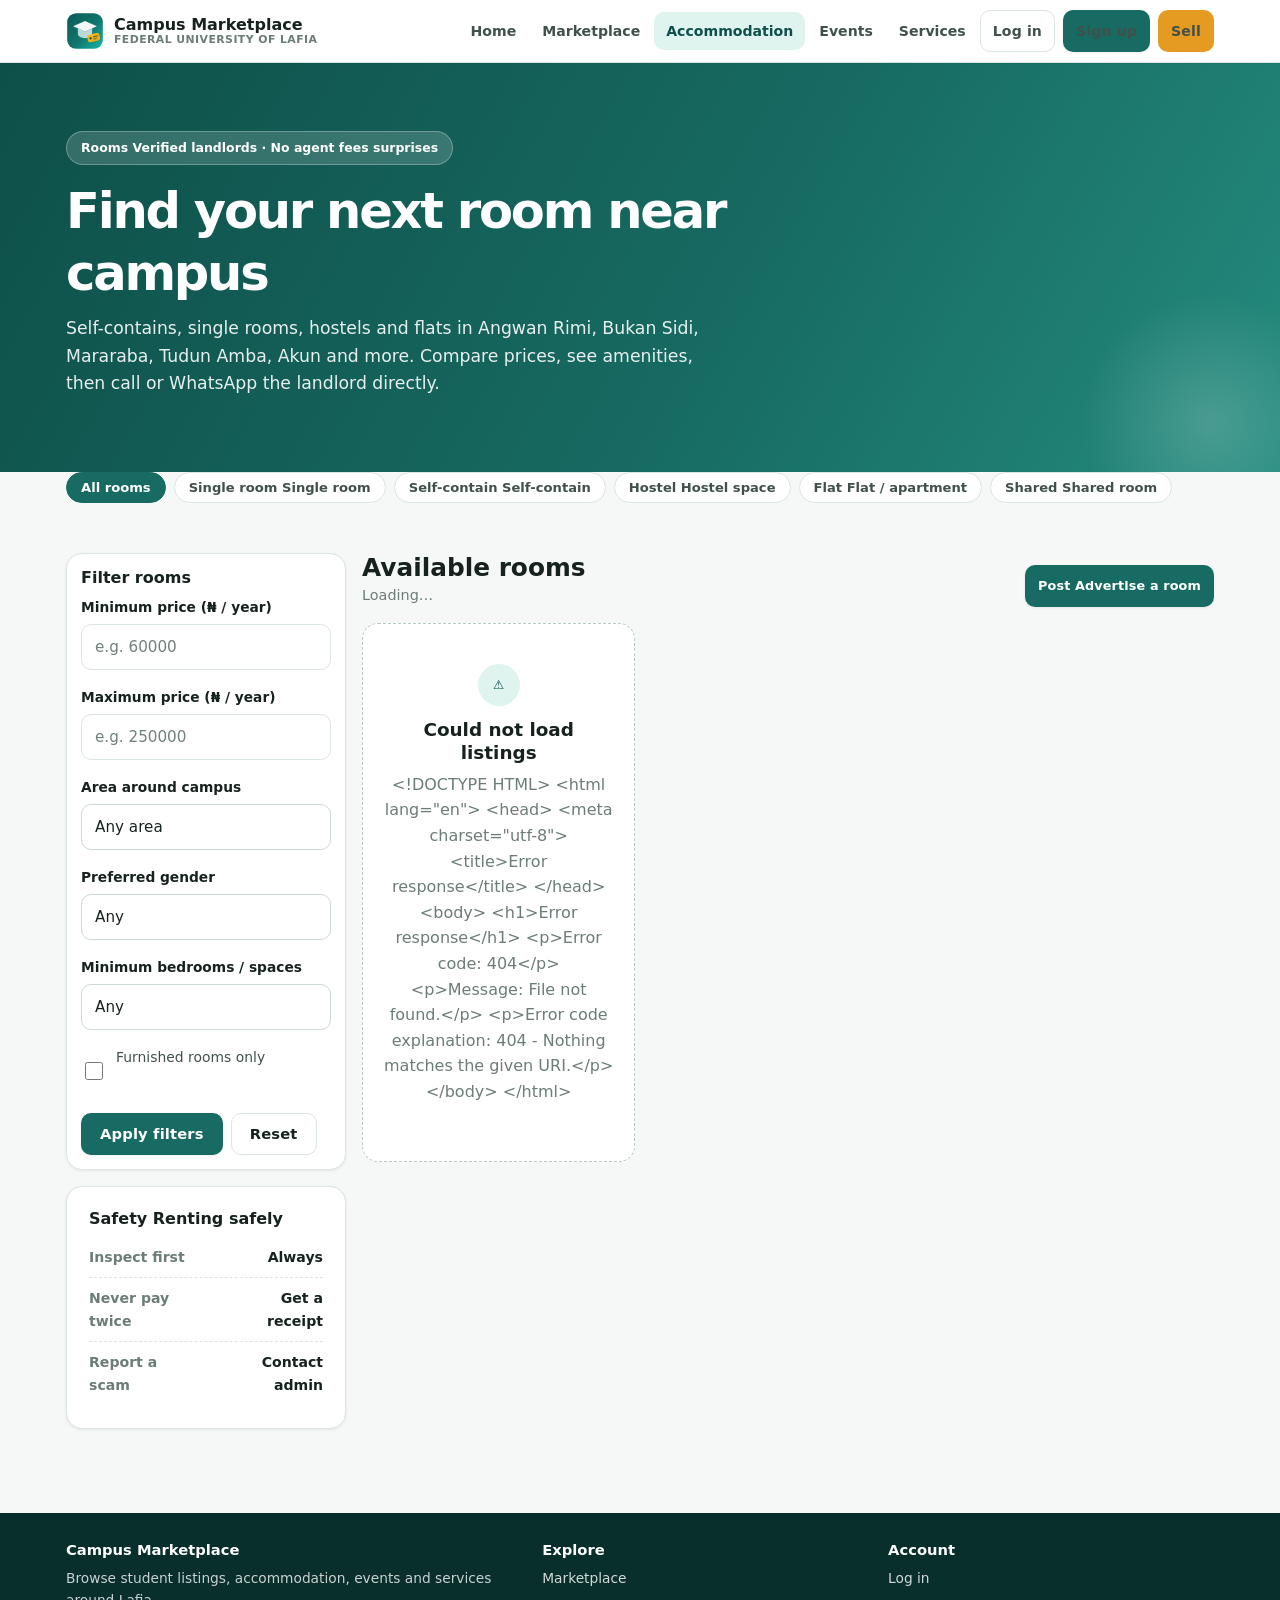
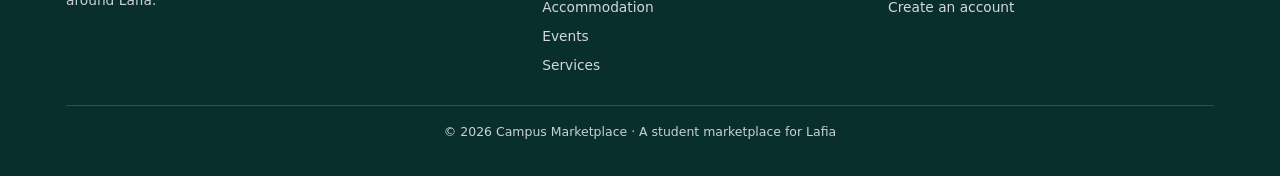
==== commit 73960d78: "Redesign marketplace frontend and remove production demo content Co-authored-by: arena-agent <297053" ====
--- a/frontend/pages/accommodation.html
+++ b/frontend/pages/accommodation.html
@@ -17,9 +17,9 @@
 
   <main>
     <!-- Page header -->
-    <section class="hero" style="padding:28px 0 24px">
+    <section class="hero">
       <div class="container">
-        <span class="hero-badge">🏠 Verified landlords · No agent fees surprises</span>
+        <span class="hero-badge">Rooms Verified landlords · No agent fees surprises</span>
         <h1>Find your next room near campus</h1>
         <p class="lead">
           Self-contains, single rooms, hostels and flats in Angwan Rimi, Bukan Sidi,
@@ -30,15 +30,15 @@
     </section>
 
     <!-- Room type chips -->
-    <section style="background:#fff;border-bottom:1px solid var(--line);padding:12px 0">
+    <section>
       <div class="container">
         <div class="chip-row" id="room-type-chips">
           <button class="chip active" data-value="all">All rooms</button>
-          <button class="chip" data-value="single">🛏 Single room</button>
-          <button class="chip" data-value="self-contain">🚿 Self-contain</button>
-          <button class="chip" data-value="hostel">🏢 Hostel space</button>
-          <button class="chip" data-value="flat">🏡 Flat / apartment</button>
-          <button class="chip" data-value="shared">👥 Shared room</button>
+          <button class="chip" data-value="single">Single room Single room</button>
+          <button class="chip" data-value="self-contain">Self-contain Self-contain</button>
+          <button class="chip" data-value="hostel">Hostel Hostel space</button>
+          <button class="chip" data-value="flat">Flat Flat / apartment</button>
+          <button class="chip" data-value="shared">Shared Shared room</button>
         </div>
       </div>
     </section>
@@ -88,14 +88,14 @@
                   <label for="room-furnished">Furnished rooms only</label>
                 </div>
                 <div class="filter-actions">
-                  <button class="btn btn-primary" type="submit" style="flex:1">Apply filters</button>
+                  <button class="btn btn-primary" type="submit">Apply filters</button>
                   <button class="btn btn-outline" type="button" data-action="reset">Reset</button>
                 </div>
               </form>
             </div>
 
             <div class="card card-pad mt-2">
-              <h4>🛡 Renting safely</h4>
+              <h4>Safety Renting safely</h4>
               <ul class="spec-list">
                 <li><span class="k">Inspect first</span><span class="v">Always</span></li>
                 <li><span class="k">Never pay twice</span><span class="v">Get a receipt</span></li>
@@ -106,12 +106,12 @@
 
           <!-- Listings -->
           <div>
-            <div class="section-head" style="margin-bottom:12px">
+            <div class="section-head">
               <div>
                 <h2 class="mb-0">Available rooms</h2>
                 <p class="mb-0"><span id="room-count">Loading…</span></p>
               </div>
-              <a class="btn btn-primary btn-sm" href="post-listing.html#accommodation">➕ Advertise a room</a>
+              <a class="btn btn-primary btn-sm" href="post-listing.html#accommodation">Post Advertise a room</a>
             </div>
 
             <div class="grid grid-cards" id="room-grid">
--- a/frontend/css/style.css
+++ b/frontend/css/style.css
@@ -609,9 +609,7 @@
 .auth-head .logo { width: 62px; height: 62px; margin: 0 auto 12px; border-radius: 18px; }
 .divider { display: flex; align-items: center; gap: 10px; color: var(--muted); font-size: .78rem; margin: 16px 0; }
 .divider::before, .divider::after { content: ""; height: 1px; background: var(--line); flex: 1; }
-.demo-accounts { background: var(--chip); border-radius: var(--radius); padding: 12px; font-size: .8rem; }
-.demo-accounts button { width: 100%; text-align: left; background: none; border: none; padding: 6px 4px; cursor: pointer; color: var(--brand-dark); font-weight: 600; font-size: .8rem; }
-.demo-accounts button:hover { text-decoration: underline; }
+
 
 /* --------------------------------------------------------------------------
    12. Toasts, modals, skeletons, empty states
@@ -753,3 +751,102 @@
   .site-header, .bottom-nav, .site-footer, .filter-panel, .sticky-action { display: none !important; }
   body { background: #fff; }
 }
+
+/* --------------------------------------------------------------------------
+   Product polish layer
+   -------------------------------------------------------------------------- */
+:root {
+  --brand: #176b62;
+  --brand-dark: #0f4f49;
+  --brand-light: #dff3ef;
+  --accent: #e59a22;
+  --ink: #17221f;
+  --body: #41504b;
+  --muted: #6c7c76;
+  --line: #dbe5e1;
+  --canvas: #f6f8f7;
+  --chip: #eef4f1;
+  --radius-sm: 10px;
+  --radius: 16px;
+  --radius-lg: 24px;
+  --shadow-sm: 0 1px 3px rgba(17, 43, 38, .08);
+  --shadow: 0 10px 26px rgba(17, 43, 38, .09);
+  --shadow-lg: 0 20px 50px rgba(17, 43, 38, .16);
+}
+
+body { background: var(--canvas); }
+.site-header { box-shadow: 0 1px 0 rgba(17,43,38,.06); }
+.btn { min-height: 42px; border-radius: 10px; font-weight: 700; letter-spacing: .01em; }
+.btn-lg { min-height: 48px; }
+.card, .filter-panel, .form-card { box-shadow: var(--shadow-sm); border-color: var(--line); }
+.card:hover, .listing-card:hover { box-shadow: var(--shadow); }
+input, select, textarea { min-height: 46px; color: #17221f; background: #fff; border-color: #cbd9d4; }
+input:disabled, select:disabled, textarea:disabled { color: #64736e; background: #edf1ef; opacity: 1; }
+input:-webkit-autofill, input:-webkit-autofill:hover, input:-webkit-autofill:focus {
+  -webkit-text-fill-color: #17221f;
+  box-shadow: 0 0 0 1000px #fff inset, 0 0 0 3px rgba(23,107,98,.12);
+  transition: background-color 9999s ease-out;
+}
+input::placeholder, textarea::placeholder { color: #71817b; opacity: 1; }
+.field-error { min-height: 1.25em; }
+
+.hero { background: linear-gradient(120deg, #0e4f49 0%, #176b62 58%, #248b7e 100%); }
+.hero h1 { max-width: 720px; font-size: clamp(2.2rem, 5vw, 4.4rem); letter-spacing: -.045em; }
+.hero .lead { max-width: 680px; color: rgba(255,255,255,.82); }
+.search-wrap { max-width: 620px; }
+.search-bar { border-radius: 14px; padding: 5px; box-shadow: 0 12px 32px rgba(0,0,0,.16); }
+.on-hero { background: rgba(255,255,255,.1); color: #fff !important; border-color: rgba(255,255,255,.5); }
+.on-hero:hover { background: #fff; color: var(--brand-dark) !important; }
+.section-tight { padding-bottom: 0; }
+.section-surface { background: #fff; border-block: 1px solid var(--line); }
+.skeleton-chip { width: 120px; height: 38px; }
+.cta-panel { background: linear-gradient(120deg, #0e4f49, #1a8277); color: #fff; border: 0; }
+.cta-panel h2 { color: #fff; }
+.cta-copy { color: rgba(255,255,255,.86); }
+
+.listing-card { border: 1px solid var(--line); border-radius: var(--radius); overflow: hidden; background: #fff; transition: box-shadow .2s ease, transform .2s ease; }
+.listing-card:hover { transform: translateY(-2px); }
+.listing-placeholder, .detail-placeholder { display: flex; flex-direction: column; align-items: center; justify-content: center; gap: 5px; height: 100%; min-height: 190px; background: linear-gradient(135deg, #edf4f1, #e2ece8); color: #557069; text-align: center; }
+.listing-placeholder span, .detail-placeholder strong { color: var(--brand-dark); font-weight: 800; }
+.listing-placeholder small, .detail-placeholder span { color: var(--muted); font-size: .8rem; }
+.detail-placeholder { min-height: 360px; padding: 24px; }
+.listing-meta { color: var(--muted); }
+.listing-meta span { overflow: hidden; text-overflow: ellipsis; white-space: nowrap; }
+
+.empty-state { background: #fff; border: 1px dashed #b8cbc4; border-radius: var(--radius); }
+.empty-mark { display: inline-flex; align-items: center; justify-content: center; width: 42px; height: 42px; margin-bottom: 12px; border-radius: 50%; background: var(--brand-light); color: var(--brand-dark); font-size: .78rem; font-weight: 800; }
+.feature-mark { display: inline-flex; align-items: center; justify-content: center; width: 30px; height: 30px; border-radius: 9px; background: var(--brand-light); color: var(--brand-dark); font-size: .72rem; font-weight: 800; }
+.form-note { padding: 12px 14px; margin: 14px 0 0; border-radius: 10px; background: var(--chip); color: var(--muted); font-size: .86rem; }
+.footer-action { padding: 0; color: inherit; background: none; border: 0; font: inherit; cursor: pointer; }
+.footer-action:hover { color: #fff; }
+
+/* Small inline icon system for mobile navigation; no pictograms or emoji. */
+.bottom-nav .icon { width: 18px; height: 18px; position: relative; display: block; color: currentColor; }
+.bottom-nav .icon::before, .bottom-nav .icon::after { content: ""; position: absolute; }
+.icon-home::before { inset: 5px 2px 1px; border: 2px solid currentColor; border-radius: 3px; }
+.icon-home::after { width: 11px; height: 11px; left: 3px; top: 0; border-left: 2px solid currentColor; border-top: 2px solid currentColor; transform: rotate(45deg); }
+.icon-browse::before { inset: 2px; border: 2px solid currentColor; border-radius: 3px; box-shadow: 4px 4px 0 -2px var(--surface); }
+.icon-plus::before { left: 8px; top: 2px; bottom: 2px; border-left: 2px solid currentColor; } .icon-plus::after { top: 8px; left: 2px; right: 2px; border-top: 2px solid currentColor; }
+.icon-heart::before { content: "♡"; inset: -2px 0 0; font-size: 22px; line-height: 18px; }
+.icon-user::before { width: 7px; height: 7px; left: 5px; top: 1px; border: 2px solid currentColor; border-radius: 50%; } .icon-user::after { width: 14px; height: 7px; left: 2px; bottom: 1px; border: 2px solid currentColor; border-radius: 9px 9px 3px 3px; }
+.icon-room::before { inset: 4px 2px 1px; border: 2px solid currentColor; border-radius: 2px; } .icon-room::after { width: 8px; height: 8px; left: 5px; top: 0; border-left: 2px solid currentColor; border-top: 2px solid currentColor; transform: rotate(45deg); }
+.icon-calendar::before { inset: 3px 2px 1px; border: 2px solid currentColor; border-radius: 3px; } .icon-calendar::after { left: 4px; right: 4px; top: 7px; border-top: 2px solid currentColor; box-shadow: 3px 4px 0 -1px currentColor, 7px 4px 0 -1px currentColor; }
+
+@media (min-width: 768px) {
+  .auth-shell { gap: 42px; }
+  .auth-side { display: block; max-width: 360px; padding: 28px; border-radius: var(--radius-lg); background: #e9f4f1; }
+  .auth-side ul { list-style: none; padding: 0; margin: 24px 0 0; display: grid; gap: 15px; }
+  .auth-side li { display: flex; align-items: flex-start; gap: 10px; color: var(--body); }
+  .footer-grid { grid-template-columns: 1.5fr 1fr 1fr; }
+}
+.align-center { align-items: center; }
+.admin-queue-card { margin-bottom: 12px; }
+.admin-item-title { font-size: 1.05rem; }
+.avatar-sm { width: 34px; height: 34px; font-size: .8rem; }
+.avatar-review { width: 38px; height: 38px; font-size: .9rem; }
+.side-room-card { display: block; margin-bottom: 10px; }
+.side-event-item { margin-bottom: 12px; }
+.detail-loading { height: 320px; }
+.profile-loading { height: 220px; }
+.status-note { border-color: #e59a22; }
+.form-span { grid-column: 1 / -1; }
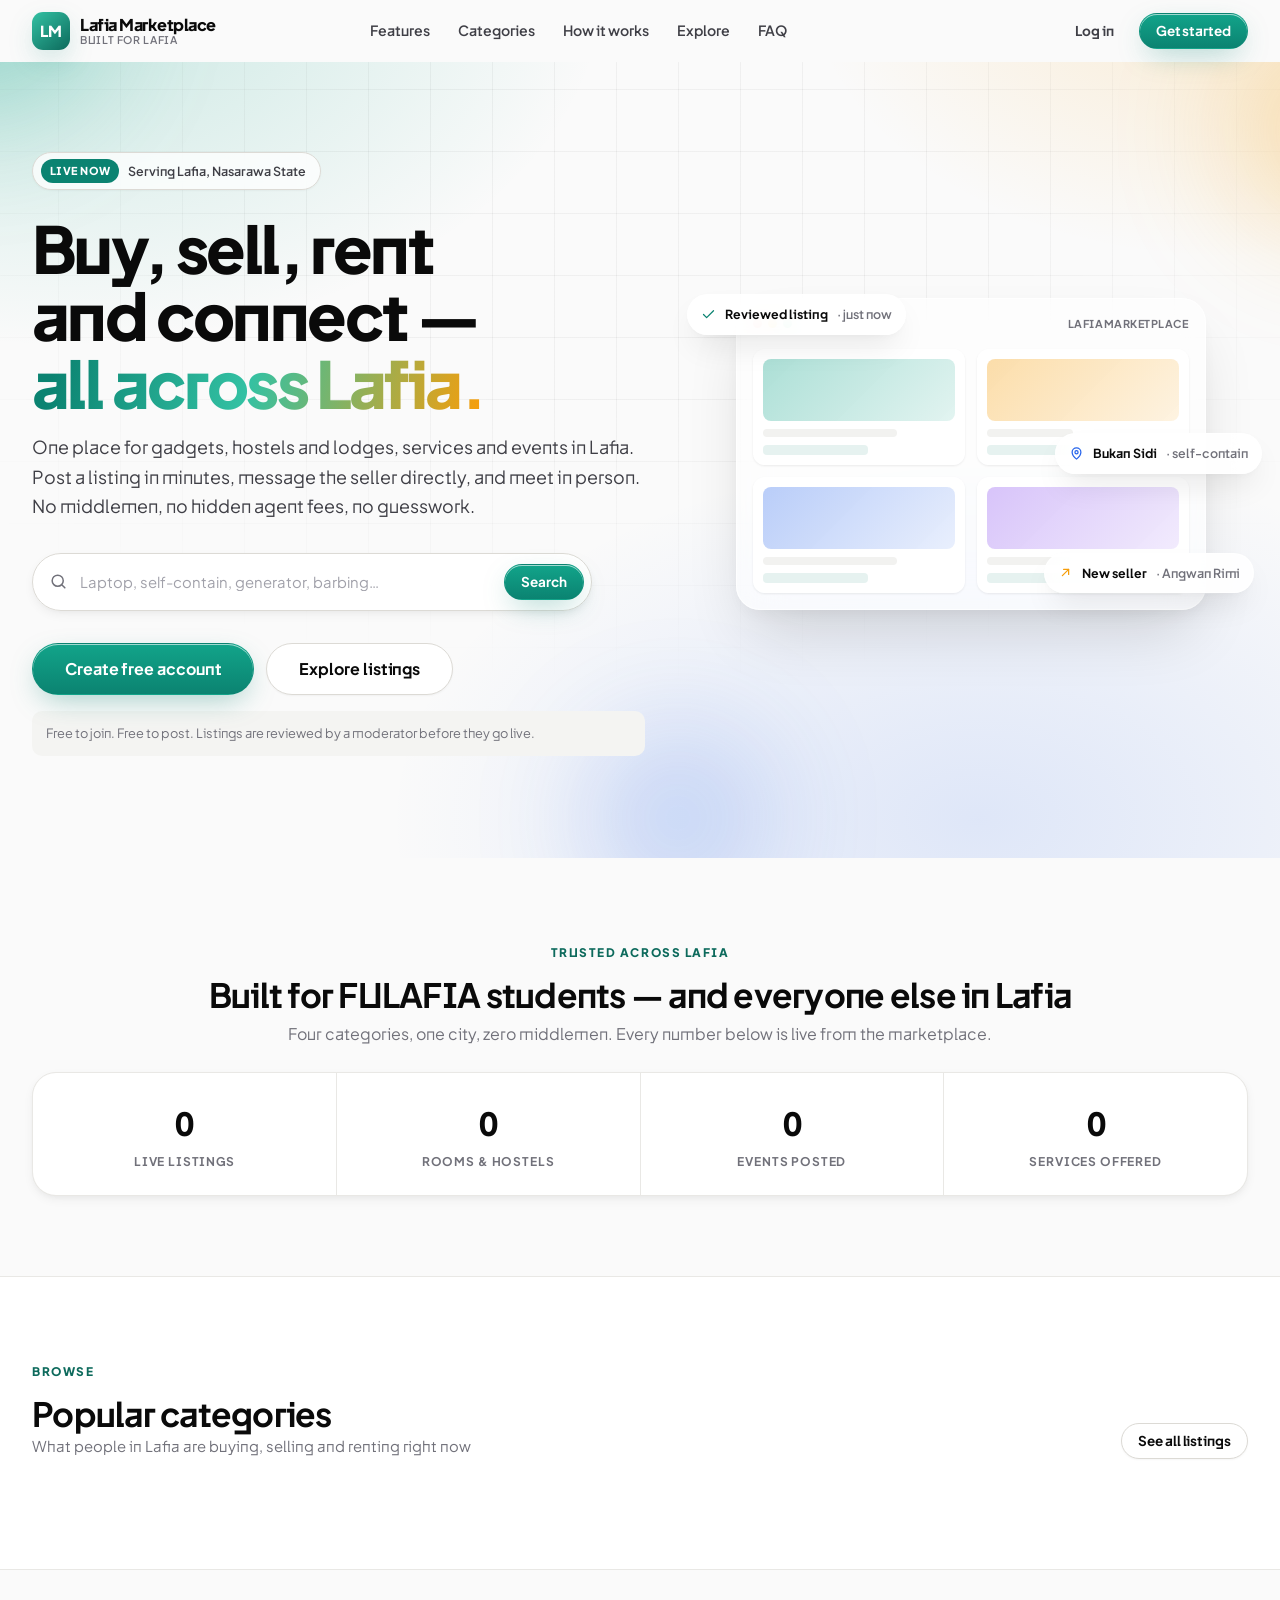
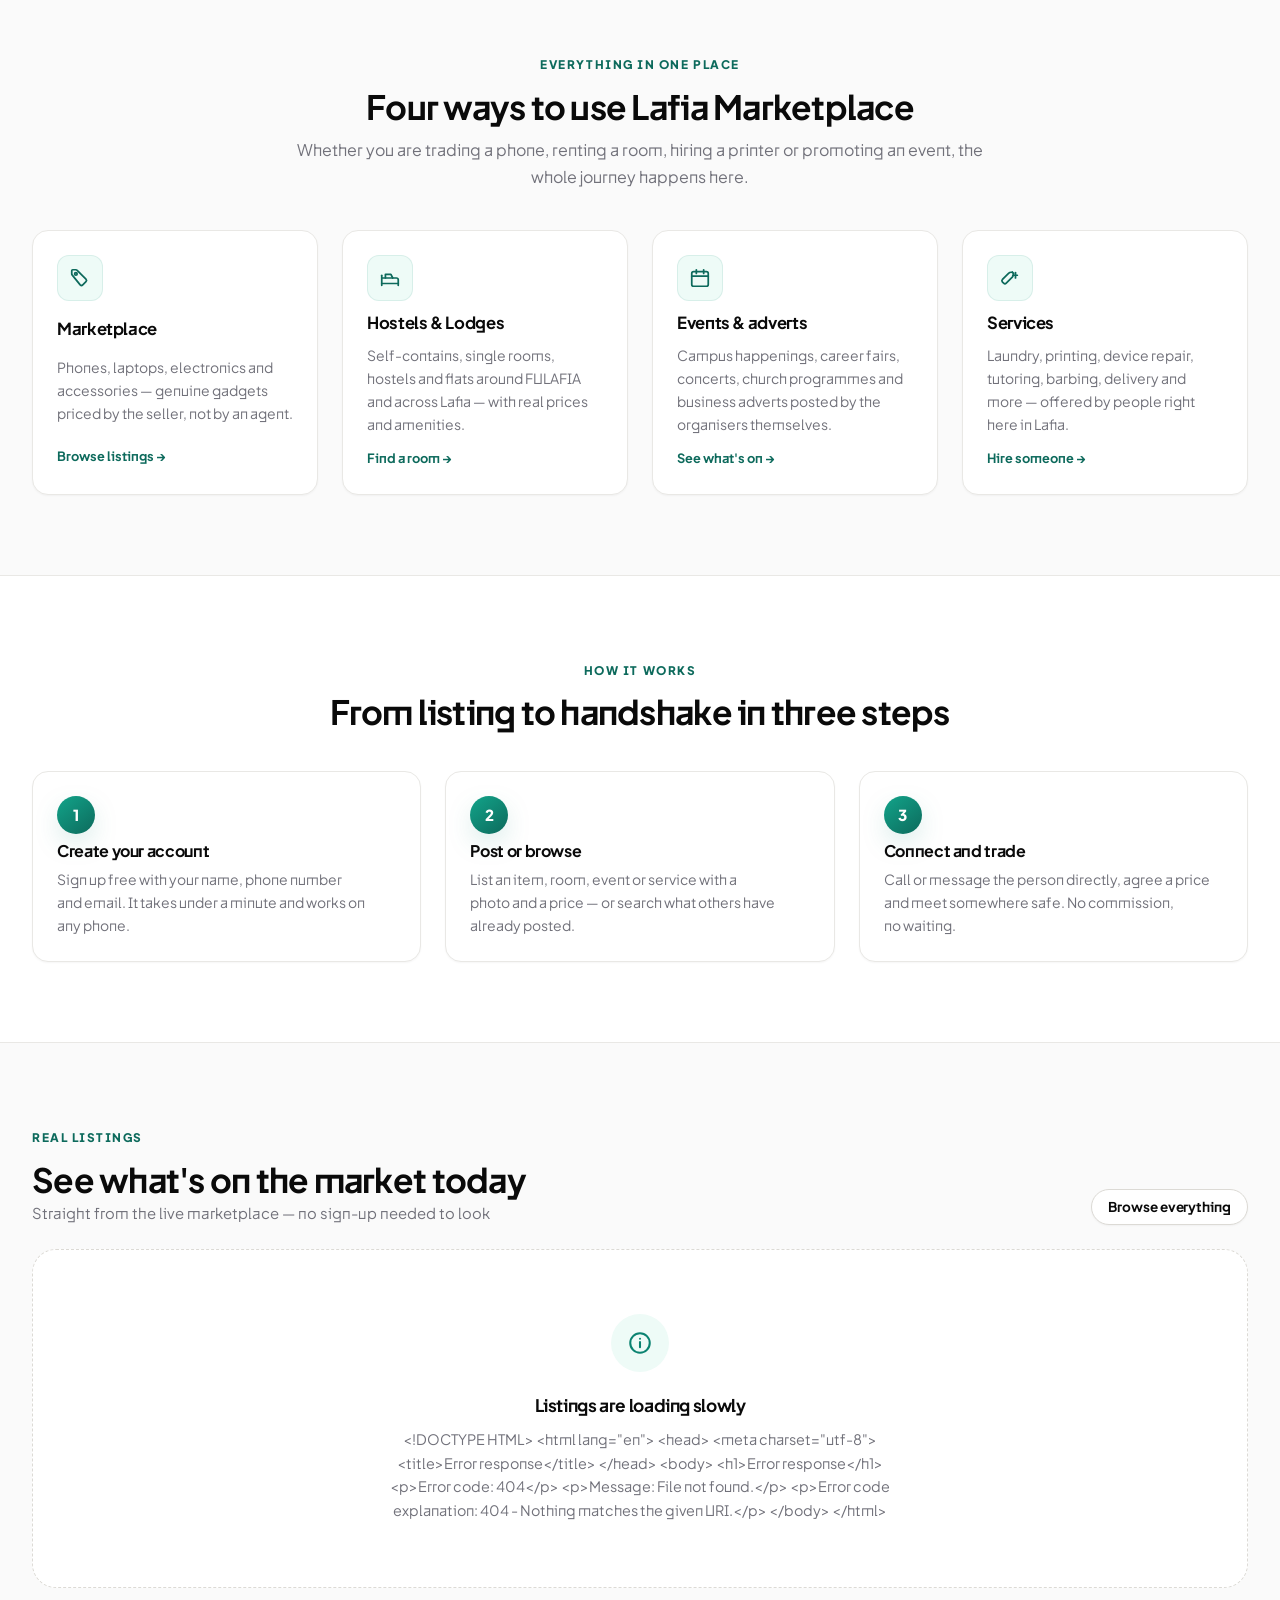
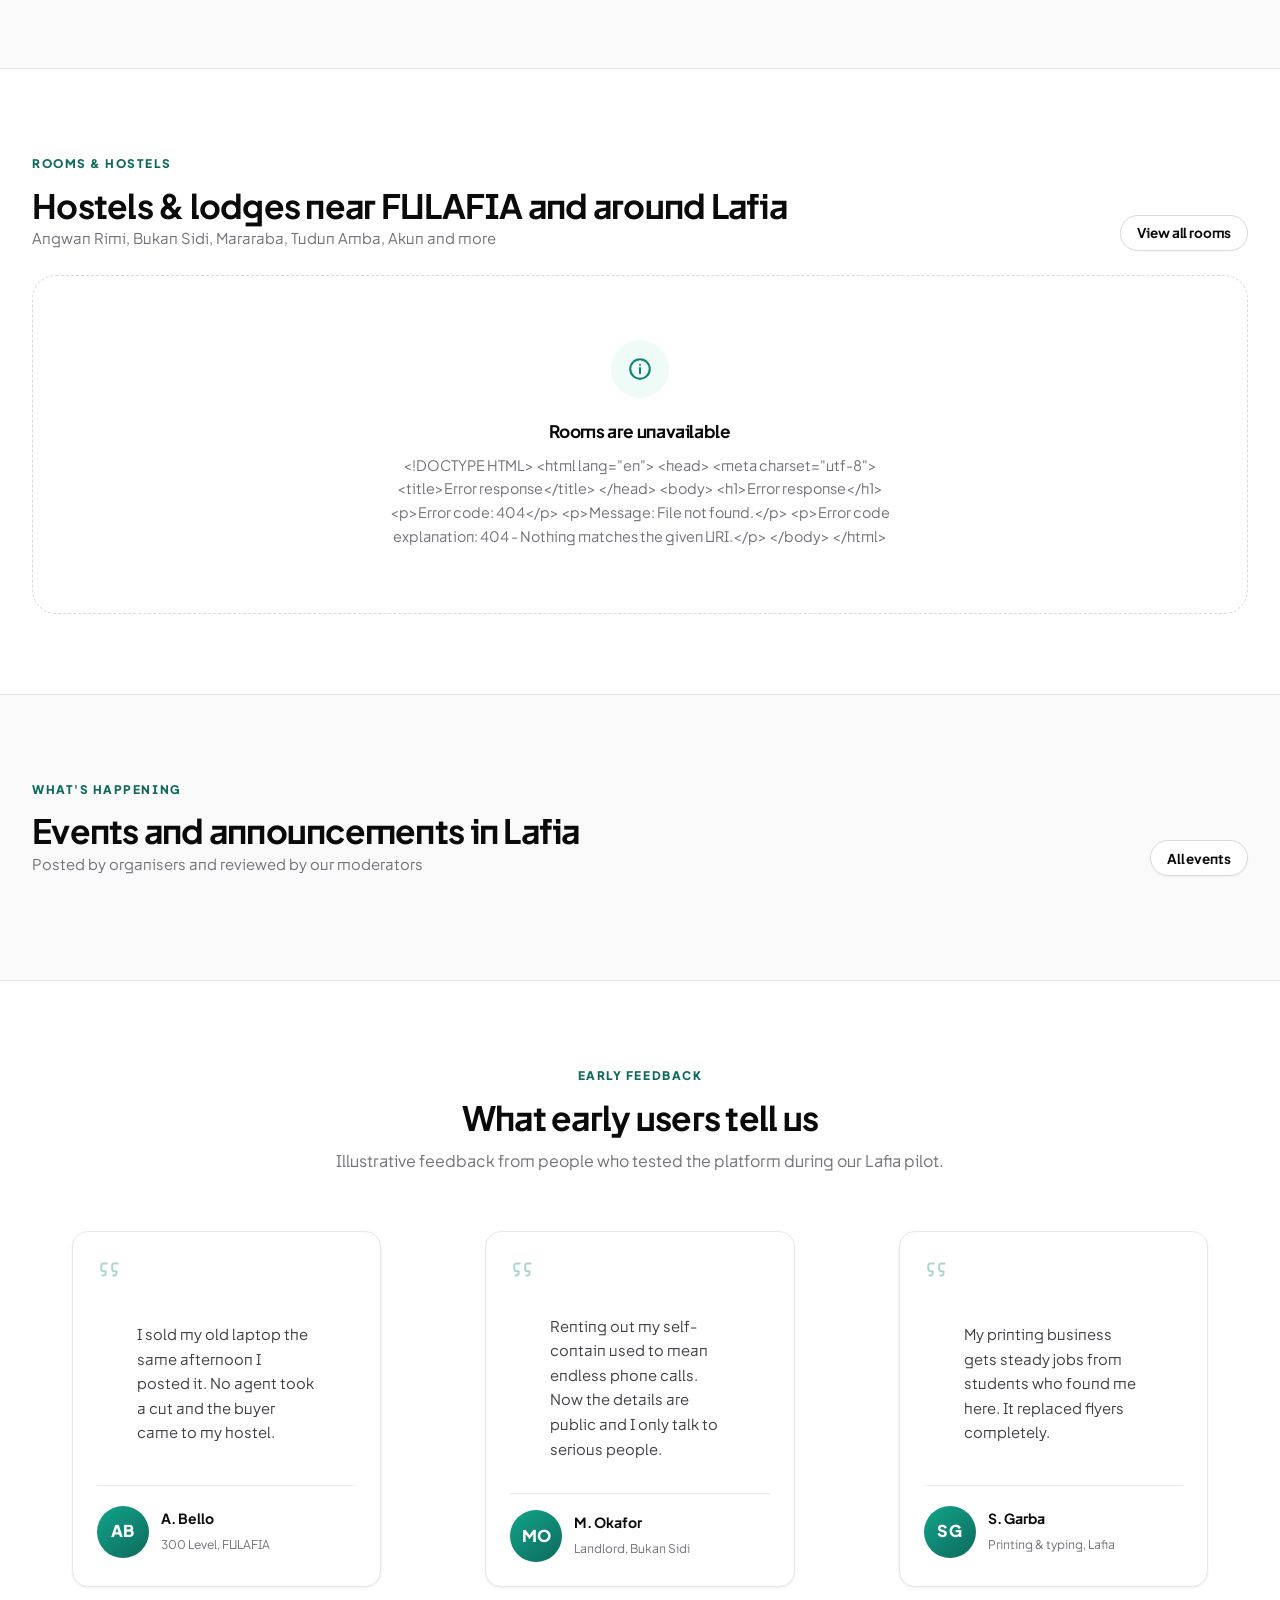
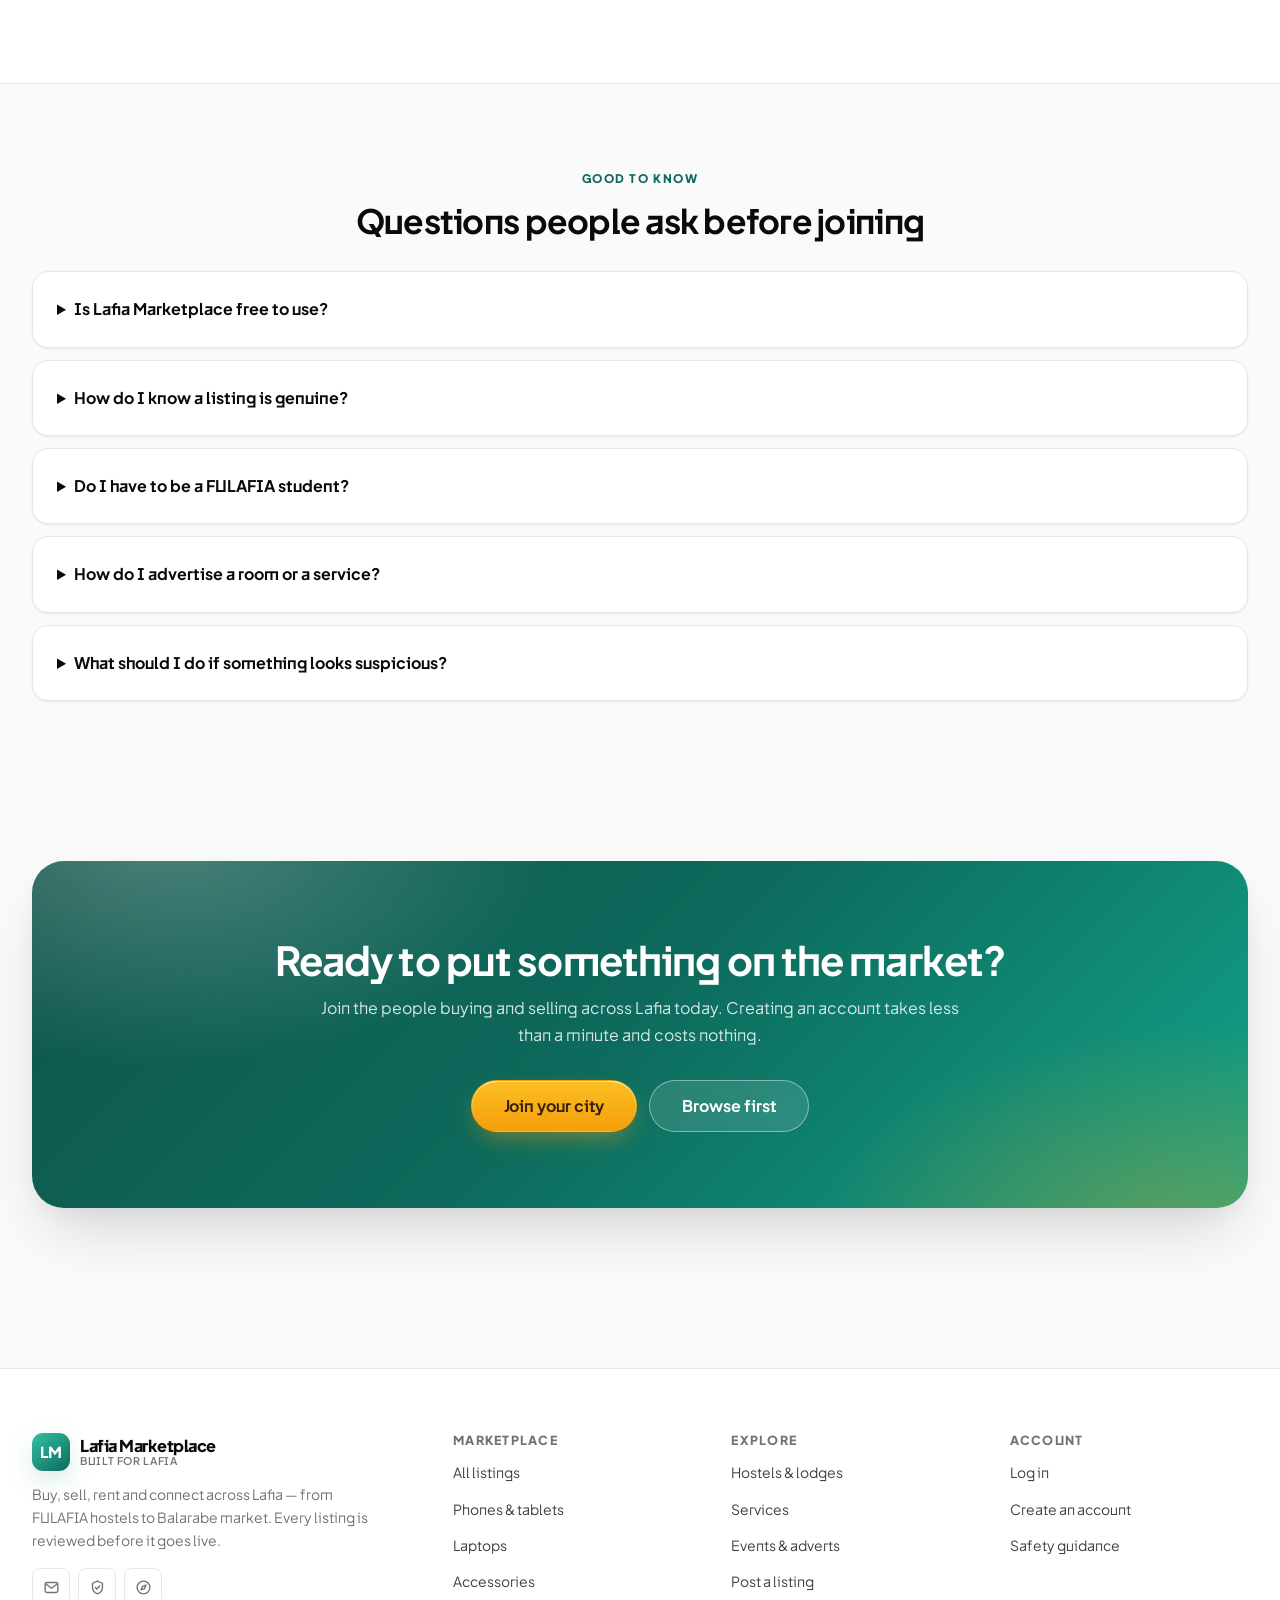
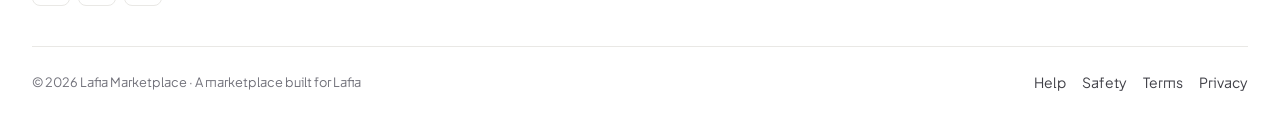
==== commit 70b96d27: "feat: Premium x100 rebuild — two-zone architecture, route guards, app shell, premium landing page, d" ====
--- a/frontend/pages/accommodation.html
+++ b/frontend/pages/accommodation.html
@@ -1,133 +1,132 @@
 <!DOCTYPE html>
-<html lang="en">
+<html lang="en" data-zone="app">
 <head>
   <meta charset="UTF-8">
   <meta name="viewport" content="width=device-width, initial-scale=1.0">
-  <meta name="theme-color" content="#0f766e">
-  <meta name="description" content="Accommodation around Federal University of Lafia – self-contains, hostels, flats and shared rooms with verified landlords.">
-  <title>Accommodation · Campus Marketplace</title>
+  <meta name="theme-color" content="#0b8371">
+  <title>Hostels &amp; Lodges · Lafia Marketplace</title>
+  <meta name="description" content="Hostels, lodges, self-contains and single rooms around FULAFIA and across Lafia. Compare prices and amenities, then contact the landlord or caretaker directly.">
 
   <link rel="icon" type="image/svg+xml" href="../assets/images/logo.svg">
+  <link rel="preconnect" href="https://fonts.googleapis.com">
+  <link rel="preconnect" href="https://fonts.gstatic.com" crossorigin>
+  <link href="https://fonts.googleapis.com/css2?family=Plus+Jakarta+Sans:wght@400;500;600;700;800&display=swap" rel="stylesheet">
   <link rel="stylesheet" href="../css/style.css">
   <link rel="stylesheet" href="../css/responsive.css">
+  <link rel="stylesheet" href="../css/premium.css">
+
+  <script src="../js/shell.js"></script>
 </head>
 <body data-page="accommodation">
 
   <header id="site-header"></header>
 
   <main>
-    <!-- Page header -->
-    <section class="hero">
-      <div class="container">
-        <span class="hero-badge">Rooms Verified landlords · No agent fees surprises</span>
-        <h1>Find your next room near campus</h1>
-        <p class="lead">
-          Self-contains, single rooms, hostels and flats in Angwan Rimi, Bukan Sidi,
-          Mararaba, Tudun Amba, Akun and more. Compare prices, see amenities, then call or
-          WhatsApp the landlord directly.
-        </p>
-      </div>
-    </section>
-
-    <!-- Room type chips -->
-    <section>
-      <div class="container">
-        <div class="chip-row" id="room-type-chips">
-          <button class="chip active" data-value="all">All rooms</button>
-          <button class="chip" data-value="single">Single room Single room</button>
-          <button class="chip" data-value="self-contain">Self-contain Self-contain</button>
-          <button class="chip" data-value="hostel">Hostel Hostel space</button>
-          <button class="chip" data-value="flat">Flat Flat / apartment</button>
-          <button class="chip" data-value="shared">Shared Shared room</button>
+    <div class="page-head">
+      <div class="container page-head__inner">
+        <div>
+          <span class="mk-kicker">Hostels &amp; Lodges</span>
+          <h1>Find your next room in Lafia</h1>
+          <p>Hostels, lodges, self-contains and single rooms in Angwan Rimi, Bukan Sidi, Mararaba,
+             Tudun Amba, Akun and beyond. Real prices, real amenities, direct contact.</p>
+        </div>
+        <div class="page-head__actions">
+          <a class="btn btn-primary" href="post-listing.html#accommodation">Advertise a room</a>
         </div>
       </div>
-    </section>
+    </div>
 
-    <section class="section">
-      <div class="container">
-        <div class="grid grid-sidebar">
-          <!-- Filters -->
-          <aside>
-            <div class="filter-panel">
-              <h4>Filter rooms</h4>
-              <form id="room-filter-form">
-                <div class="form-group">
-                  <label for="room-min">Minimum price (₦ / year)</label>
-                  <input id="room-min" name="min_price" type="number" min="0" placeholder="e.g. 60000">
-                </div>
-                <div class="form-group">
-                  <label for="room-max">Maximum price (₦ / year)</label>
-                  <input id="room-max" name="max_price" type="number" min="0" placeholder="e.g. 250000">
-                </div>
-                <div class="form-group">
-                  <label for="room-location">Area around campus</label>
-                  <select id="room-location" name="location">
-                    <option value="">Any area</option>
-                  </select>
-                </div>
-                <div class="form-group">
-                  <label for="room-gender">Preferred gender</label>
-                  <select id="room-gender" name="gender">
-                    <option value="any">Any</option>
-                    <option value="male">Male only</option>
-                    <option value="female">Female only</option>
-                  </select>
-                </div>
-                <div class="form-group">
-                  <label for="room-rooms">Minimum bedrooms / spaces</label>
-                  <select id="room-rooms" name="rooms">
-                    <option value="">Any</option>
-                    <option value="1">1+</option>
-                    <option value="2">2+</option>
-                    <option value="3">3+</option>
-                    <option value="4">4+</option>
-                  </select>
-                </div>
-                <div class="checkbox-row form-group">
-                  <input id="room-furnished" name="furnished" type="checkbox" value="true">
-                  <label for="room-furnished">Furnished rooms only</label>
-                </div>
-                <div class="filter-actions">
-                  <button class="btn btn-primary" type="submit">Apply filters</button>
-                  <button class="btn btn-outline" type="button" data-action="reset">Reset</button>
-                </div>
-              </form>
+    <div class="container" style="padding-bottom:var(--sp-10)">
+
+      <div class="chip-row mb-3" id="room-type-chips">
+        <button class="chip active" data-value="all" type="button">All rooms</button>
+        <button class="chip" data-value="single" type="button">Single room</button>
+        <button class="chip" data-value="self-contain" type="button">Self-contain</button>
+        <button class="chip" data-value="hostel" type="button">Hostel space</button>
+        <button class="chip" data-value="flat" type="button">Flat / apartment</button>
+        <button class="chip" data-value="shared" type="button">Shared room</button>
+      </div>
+
+      <div class="grid grid-sidebar">
+        <!-- Filters -->
+        <aside>
+          <div class="filter-panel">
+            <h4>Filter rooms</h4>
+            <form id="room-filter-form">
+              <div class="form-group">
+                <label for="room-min">Minimum rent (₦ / year)</label>
+                <input id="room-min" name="min_price" type="number" min="0" placeholder="e.g. 60000">
+              </div>
+              <div class="form-group">
+                <label for="room-max">Maximum rent (₦ / year)</label>
+                <input id="room-max" name="max_price" type="number" min="0" placeholder="e.g. 250000">
+              </div>
+              <div class="form-group">
+                <label for="room-location">Area</label>
+                <select id="room-location" name="location">
+                  <option value="">Any area</option>
+                </select>
+              </div>
+              <div class="form-group">
+                <label for="room-gender">Preferred gender</label>
+                <select id="room-gender" name="gender">
+                  <option value="any">Any</option>
+                  <option value="male">Male only</option>
+                  <option value="female">Female only</option>
+                </select>
+              </div>
+              <div class="form-group">
+                <label for="room-rooms">Minimum bedrooms / spaces</label>
+                <select id="room-rooms" name="rooms">
+                  <option value="">Any</option>
+                  <option value="1">1+</option>
+                  <option value="2">2+</option>
+                  <option value="3">3+</option>
+                  <option value="4">4+</option>
+                </select>
+              </div>
+              <div class="checkbox-row form-group">
+                <input id="room-furnished" name="furnished" type="checkbox" value="true">
+                <label for="room-furnished">Furnished rooms only</label>
+              </div>
+              <div class="filter-actions">
+                <button class="btn btn-primary" type="submit">Apply filters</button>
+                <button class="btn btn-outline" type="button" data-action="reset">Reset</button>
+              </div>
+            </form>
+          </div>
+
+          <div class="card card-pad mt-2">
+            <h4>Renting safely</h4>
+            <ul class="spec-list">
+              <li><span class="k">Inspect in person</span><span class="v">Always</span></li>
+              <li><span class="k">Get a receipt</span><span class="v">Every payment</span></li>
+              <li><span class="k">Report a scam</span><span class="v">Contact an admin</span></li>
+            </ul>
+          </div>
+        </aside>
+
+        <!-- Listings -->
+        <div>
+          <div class="section-head">
+            <div>
+              <h2 class="mb-0">Available rooms</h2>
+              <p class="mb-0"><span id="room-count">Loading…</span></p>
             </div>
+          </div>
 
-            <div class="card card-pad mt-2">
-              <h4>Safety Renting safely</h4>
-              <ul class="spec-list">
-                <li><span class="k">Inspect first</span><span class="v">Always</span></li>
-                <li><span class="k">Never pay twice</span><span class="v">Get a receipt</span></li>
-                <li><span class="k">Report a scam</span><span class="v">Contact admin</span></li>
-              </ul>
-            </div>
-          </aside>
-
-          <!-- Listings -->
-          <div>
-            <div class="section-head">
-              <div>
-                <h2 class="mb-0">Available rooms</h2>
-                <p class="mb-0"><span id="room-count">Loading…</span></p>
-              </div>
-              <a class="btn btn-primary btn-sm" href="post-listing.html#accommodation">Post Advertise a room</a>
-            </div>
-
-            <div class="grid grid-cards" id="room-grid">
-              <div class="skeleton skeleton-card"></div>
-              <div class="skeleton skeleton-card"></div>
-              <div class="skeleton skeleton-card"></div>
-            </div>
-            <div class="pagination" id="room-pagination"></div>
+          <div class="grid grid-cards" id="room-grid">
+            <div class="skeleton skeleton-card"></div>
+            <div class="skeleton skeleton-card"></div>
+            <div class="skeleton skeleton-card"></div>
           </div>
+          <div class="pagination" id="room-pagination"></div>
         </div>
       </div>
-    </section>
+    </div>
   </main>
 
-  <footer id="site-footer"></footer>
-  <nav id="bottom-nav" aria-label="Mobile navigation"></nav>
+  <nav id="bottom-nav" aria-label="App navigation"></nav>
 
   <script src="../js/api.js"></script>
   <script src="../js/ui.js"></script>
--- a/frontend/css/style.css
+++ b/frontend/css/style.css
@@ -850,3 +850,1340 @@
 .profile-loading { height: 220px; }
 .status-note { border-color: #e59a22; }
 .form-span { grid-column: 1 / -1; }
+
+/* ==========================================================================
+   15. PREMIUM DASHBOARDS (admin + user)
+
+   A self-contained dark "pro" design system scoped to `.admin-dashboard` and
+   `.user-dashboard`. Nothing here leaks into the rest of the light-themed
+   site: the palette is re-declared on the two scope roots, and because both
+   scopes remap the legacy tokens too, the shared components (.btn, .card,
+   .badge, inputs, tables) automatically adopt the dark language inside them.
+   ========================================================================== */
+
+/* The dashboards own the whole viewport; kill the light canvas behind them. */
+body[data-page="admin"],
+body[data-page="profile"] { background: #0a0a0a; }
+
+.admin-dashboard,
+.user-dashboard {
+  /* ---- Palette (Dark Mode Pro) ---- */
+  --d-bg: #0a0a0a;
+  --d-surface: #111111;
+  --d-surface-2: #161618;
+  --d-surface-3: #1c1c20;
+  --d-line: rgba(255, 255, 255, .08);
+  --d-line-strong: rgba(255, 255, 255, .16);
+  --d-text: #f5f5f5;
+  --d-text-2: #a1a1aa;
+  --d-text-3: #6b6b74;
+  --d-brand: #2563eb;
+  --d-brand-hover: #1d4ed8;
+  --d-brand-soft: rgba(37, 99, 235, .16);
+  --d-success: #10b981;
+  --d-success-soft: rgba(16, 185, 129, .14);
+  --d-danger: #ef4444;
+  --d-danger-soft: rgba(239, 68, 68, .14);
+  --d-warning: #f59e0b;
+  --d-warning-soft: rgba(245, 158, 11, .14);
+
+  /* ---- Shape, depth, motion ---- */
+  --d-radius-sm: 10px;
+  --d-radius: 16px;
+  --d-radius-lg: 22px;
+  --d-shadow: 0 4px 6px -1px rgba(0, 0, 0, .1), 0 2px 4px -2px rgba(0, 0, 0, .1);
+  --d-shadow-lg: 0 24px 60px -12px rgba(0, 0, 0, .65);
+  --d-glow: 0 0 0 1px rgba(37, 99, 235, .55), 0 0 26px rgba(37, 99, 235, .3);
+  --d-transition: 200ms ease;
+  --d-font: "Plus Jakarta Sans", "Segoe UI", system-ui, -apple-system, "Helvetica Neue", Roboto, Arial, sans-serif;
+
+  /* ---- Remap legacy tokens so shared components turn dark ---- */
+  --brand: #2563eb;
+  --brand-dark: #1d4ed8;
+  --brand-light: rgba(37, 99, 235, .16);
+  --ink: #f5f5f5;
+  --body: #a1a1aa;
+  --muted: #a1a1aa;
+  --line: rgba(255, 255, 255, .08);
+  --surface: #111111;
+  --canvas: #0a0a0a;
+  --chip: rgba(255, 255, 255, .06);
+  --success: #10b981;
+  --success-light: rgba(16, 185, 129, .15);
+  --danger: #ef4444;
+  --danger-light: rgba(239, 68, 68, .15);
+  --warning: #f59e0b;
+  --warning-light: rgba(245, 158, 11, .15);
+  --radius: 16px;
+  --radius-lg: 22px;
+  --radius-sm: 10px;
+  --font: var(--d-font);
+
+  font-family: var(--d-font);
+  color: var(--d-text);
+  background: var(--d-bg);
+  min-height: 100vh;
+  letter-spacing: -.006em;
+  -webkit-font-smoothing: antialiased;
+  text-rendering: optimizeLegibility;
+}
+
+.admin-dashboard h1, .admin-dashboard h2, .admin-dashboard h3, .admin-dashboard h4,
+.user-dashboard h1, .user-dashboard h2, .user-dashboard h3, .user-dashboard h4 {
+  color: var(--d-text);
+  font-weight: 800;
+  letter-spacing: -.03em;
+}
+
+.admin-dashboard p, .user-dashboard p { color: var(--d-text-2); }
+.admin-dashboard a, .user-dashboard a { color: var(--d-text); }
+
+.admin-dashboard :focus-visible,
+.user-dashboard :focus-visible {
+  outline: none;
+  box-shadow: var(--d-glow);
+  border-radius: var(--d-radius-sm);
+}
+
+.admin-dashboard ::-webkit-scrollbar,
+.user-dashboard ::-webkit-scrollbar { width: 10px; height: 10px; }
+.admin-dashboard ::-webkit-scrollbar-track,
+.user-dashboard ::-webkit-scrollbar-track { background: transparent; }
+.admin-dashboard ::-webkit-scrollbar-thumb,
+.user-dashboard ::-webkit-scrollbar-thumb {
+  background: rgba(255, 255, 255, .12);
+  border-radius: 999px;
+  border: 2px solid transparent;
+  background-clip: content-box;
+}
+
+/* -------------------------------------------------------------------------
+   15.1 Shell – sidebar + main column (CSS Grid)
+   ------------------------------------------------------------------------- */
+.admin-dashboard {
+  display: grid;
+  grid-template-columns: minmax(0, 1fr);
+  align-items: start;
+}
+
+.dash-main {
+  display: flex;
+  flex-direction: column;
+  min-width: 0;
+}
+
+.dash-content {
+  width: 100%;
+  max-width: 1720px;
+  margin-inline: auto;
+  padding: 22px 18px 72px;
+  display: grid;
+  /* Explicit minmax(0,1fr): without it the implicit column sizes to the
+     widest child's min-content and the whole dashboard overflows sideways. */
+  grid-template-columns: minmax(0, 1fr);
+  gap: 1.5rem;
+}
+
+.dash-backdrop {
+  position: fixed;
+  inset: 0;
+  z-index: 55;
+  background: rgba(0, 0, 0, .6);
+  backdrop-filter: blur(2px);
+  -webkit-backdrop-filter: blur(2px);
+  opacity: 0;
+  pointer-events: none;
+  transition: opacity var(--d-transition);
+}
+.admin-dashboard.nav-open .dash-backdrop { opacity: 1; pointer-events: auto; }
+.dash-backdrop[hidden] { display: none; }
+
+/* -------------------------------------------------------------------------
+   15.2 Sidebar
+   ------------------------------------------------------------------------- */
+.dash-sidebar {
+  position: fixed;
+  top: 0;
+  left: 0;
+  bottom: 0;
+  z-index: 60;
+  width: 284px;
+  display: flex;
+  flex-direction: column;
+  gap: 18px;
+  padding: 20px 16px 18px;
+  background: rgba(17, 17, 17, .82);
+  backdrop-filter: blur(16px) saturate(140%);
+  -webkit-backdrop-filter: blur(16px) saturate(140%);
+  border-right: 1px solid var(--d-line);
+  transform: translateX(-100%);
+  transition: transform 280ms cubic-bezier(.4, 0, .2, 1), width 220ms ease;
+  overflow-y: auto;
+  overscroll-behavior: contain;
+}
+.admin-dashboard.nav-open .dash-sidebar { transform: none; }
+
+.dash-brand { display: flex; align-items: center; gap: 10px; min-height: 44px; }
+.dash-brand-link {
+  display: flex;
+  align-items: center;
+  gap: 11px;
+  flex: 1;
+  min-width: 0;
+  padding: 6px;
+  border-radius: var(--d-radius-sm);
+  transition: background var(--d-transition);
+}
+.dash-brand-link:hover { background: rgba(255, 255, 255, .05); }
+.dash-brand-logo {
+  width: 38px;
+  height: 38px;
+  flex: none;
+  border-radius: 12px;
+  display: grid;
+  place-items: center;
+  background: linear-gradient(150deg, #2563eb, #7c3aed);
+  box-shadow: 0 6px 18px rgba(37, 99, 235, .35);
+  color: #fff;
+  font-weight: 800;
+  font-size: .95rem;
+}
+.dash-brand-text { display: flex; flex-direction: column; line-height: 1.15; min-width: 0; }
+.dash-brand-text strong { color: var(--d-text); font-weight: 800; font-size: .98rem; letter-spacing: -.02em; }
+.dash-brand-text small { color: var(--d-text-3); font-size: .66rem; font-weight: 600; text-transform: uppercase; letter-spacing: .1em; }
+
+.dash-collapse {
+  flex: none;
+  width: 34px;
+  height: 34px;
+  display: grid;
+  place-items: center;
+  border: 1px solid var(--d-line);
+  background: rgba(255, 255, 255, .03);
+  color: var(--d-text-2);
+  border-radius: 10px;
+  cursor: pointer;
+  transition: all var(--d-transition);
+}
+.dash-collapse:hover { color: var(--d-text); border-color: var(--d-line-strong); background: rgba(255, 255, 255, .07); }
+
+.dash-nav { display: flex; flex-direction: column; gap: 4px; flex: 1; }
+.dash-nav-label {
+  margin: 12px 10px 6px;
+  font-size: .64rem;
+  font-weight: 700;
+  text-transform: uppercase;
+  letter-spacing: .14em;
+  color: var(--d-text-3);
+}
+.dash-nav-item {
+  position: relative;
+  display: flex;
+  align-items: center;
+  gap: 12px;
+  width: 100%;
+  padding: 11px 12px;
+  border: 1px solid transparent;
+  border-radius: 12px;
+  background: transparent;
+  color: var(--d-text-2);
+  font: inherit;
+  font-size: .9rem;
+  font-weight: 600;
+  text-align: left;
+  cursor: pointer;
+  transition: background var(--d-transition), color var(--d-transition), border-color var(--d-transition);
+}
+.dash-nav-item svg { width: 18px; height: 18px; flex: none; opacity: .85; }
+.dash-nav-item:hover { background: rgba(255, 255, 255, .05); color: var(--d-text); }
+.dash-nav-item.active {
+  background: linear-gradient(90deg, rgba(37, 99, 235, .2), rgba(37, 99, 235, .04));
+  border-color: rgba(37, 99, 235, .35);
+  color: #fff;
+}
+.dash-nav-item.active::before {
+  content: "";
+  position: absolute;
+  left: -16px;
+  top: 50%;
+  height: 22px;
+  width: 3px;
+  transform: translateY(-50%);
+  border-radius: 0 3px 3px 0;
+  background: var(--d-brand);
+  box-shadow: 0 0 14px rgba(37, 99, 235, .9);
+}
+.dash-nav-item.active svg { opacity: 1; }
+.dash-nav-text { flex: 1; min-width: 0; }
+.dash-pill {
+  min-width: 22px;
+  padding: 2px 7px;
+  border-radius: 999px;
+  background: var(--d-danger-soft);
+  color: #fca5a5;
+  font-size: .68rem;
+  font-weight: 800;
+  text-align: center;
+  line-height: 1.5;
+}
+
+.dash-user { border-top: 1px solid var(--d-line); padding-top: 14px; display: grid; gap: 10px; }
+.dash-user-card {
+  display: flex;
+  align-items: center;
+  gap: 11px;
+  padding: 10px;
+  border-radius: 14px;
+  background: rgba(255, 255, 255, .03);
+  border: 1px solid var(--d-line);
+  min-width: 0;
+}
+.dash-user-avatar {
+  width: 36px;
+  height: 36px;
+  flex: none;
+  border-radius: 11px;
+  display: grid;
+  place-items: center;
+  background: linear-gradient(150deg, #2563eb, #7c3aed);
+  color: #fff;
+  font-weight: 800;
+  font-size: .82rem;
+}
+.dash-user-meta { display: flex; flex-direction: column; min-width: 0; line-height: 1.25; }
+.dash-user-meta strong { color: var(--d-text); font-size: .86rem; font-weight: 700; white-space: nowrap; overflow: hidden; text-overflow: ellipsis; }
+.dash-user-meta small { color: var(--d-text-3); font-size: .72rem; text-transform: capitalize; }
+.dash-user-actions { display: flex; gap: 8px; }
+
+/* -------------------------------------------------------------------------
+   15.3 Topbar
+   ------------------------------------------------------------------------- */
+.dash-topbar {
+  position: sticky;
+  top: 0;
+  z-index: 40;
+  display: flex;
+  align-items: center;
+  gap: 12px;
+  padding: 12px 18px;
+  background: rgba(10, 10, 10, .74);
+  backdrop-filter: blur(16px) saturate(140%);
+  -webkit-backdrop-filter: blur(16px) saturate(140%);
+  border-bottom: 1px solid var(--d-line);
+}
+.dash-topbar-spacer { flex: 1; }
+
+.dash-search {
+  position: relative;
+  display: flex;
+  align-items: center;
+  flex: 1;
+  max-width: 520px;
+  min-width: 0;
+}
+.dash-search svg {
+  position: absolute;
+  left: 14px;
+  width: 16px;
+  height: 16px;
+  color: var(--d-text-3);
+  pointer-events: none;
+}
+.dash-search input {
+  width: 100%;
+  height: 44px;
+  min-height: 44px;
+  padding: 0 60px 0 40px;
+  border-radius: 12px;
+  border: 1px solid var(--d-line);
+  background: rgba(255, 255, 255, .04);
+  color: var(--d-text);
+  font: inherit;
+  font-size: .88rem;
+  transition: all var(--d-transition);
+}
+.dash-search input::placeholder { color: var(--d-text-3); }
+.dash-search input:focus {
+  outline: none;
+  border-color: rgba(37, 99, 235, .6);
+  background: rgba(255, 255, 255, .06);
+  box-shadow: var(--d-glow);
+}
+.dash-search kbd {
+  position: absolute;
+  right: 12px;
+  padding: 2px 7px;
+  border-radius: 6px;
+  border: 1px solid var(--d-line);
+  background: rgba(255, 255, 255, .04);
+  color: var(--d-text-3);
+  font-size: .68rem;
+  font-family: inherit;
+  font-weight: 700;
+}
+
+.dash-topbar-actions { display: flex; align-items: center; gap: 10px; }
+
+/* -------------------------------------------------------------------------
+   15.4 Shared primitives
+   ------------------------------------------------------------------------- */
+.dash-icon-btn {
+  display: inline-grid;
+  place-items: center;
+  width: 40px;
+  height: 40px;
+  flex: none;
+  border: 1px solid var(--d-line);
+  border-radius: 12px;
+  background: rgba(255, 255, 255, .03);
+  color: var(--d-text-2);
+  cursor: pointer;
+  transition: all var(--d-transition);
+}
+.dash-icon-btn svg { width: 17px; height: 17px; }
+.dash-icon-btn:hover {
+  color: #fff;
+  border-color: var(--d-line-strong);
+  background: rgba(255, 255, 255, .08);
+  transform: translateY(-2px);
+}
+.dash-icon-btn:disabled { opacity: .5; cursor: not-allowed; transform: none; }
+.dash-icon-btn.is-success:hover { color: #34d399; border-color: rgba(16, 185, 129, .5); background: var(--d-success-soft); }
+.dash-icon-btn.is-danger:hover { color: #fca5a5; border-color: rgba(239, 68, 68, .5); background: var(--d-danger-soft); }
+.dash-icon-btn.is-brand:hover { color: #93c5fd; border-color: rgba(37, 99, 235, .5); background: var(--d-brand-soft); }
+.dash-burger { display: inline-grid; }
+
+.dash-btn {
+  display: inline-flex;
+  align-items: center;
+  gap: 8px;
+  height: 42px;
+  padding: 0 16px;
+  border-radius: 12px;
+  border: 1px solid var(--d-line);
+  background: rgba(255, 255, 255, .05);
+  color: var(--d-text);
+  font: inherit;
+  font-size: .86rem;
+  font-weight: 700;
+  cursor: pointer;
+  white-space: nowrap;
+  transition: all var(--d-transition);
+}
+.dash-btn svg { width: 16px; height: 16px; }
+.dash-btn:hover { background: rgba(255, 255, 255, .1); border-color: var(--d-line-strong); transform: translateY(-2px); }
+.dash-btn-primary {
+  border-color: transparent;
+  background: var(--d-brand);
+  color: #fff;
+  box-shadow: 0 8px 22px -6px rgba(37, 99, 235, .8);
+}
+.dash-btn-primary:hover { background: var(--d-brand-hover); }
+.dash-btn-ghost { background: transparent; }
+.dash-btn-sm { height: 34px; padding: 0 12px; font-size: .8rem; }
+
+/* Legacy buttons inside a dashboard adopt the dark language automatically
+   (the tokens are remapped), we only refine shape + motion here. */
+.admin-dashboard .btn, .user-dashboard .btn {
+  border-radius: 12px;
+  font-weight: 700;
+  transition: all var(--d-transition);
+}
+.admin-dashboard .btn:hover, .user-dashboard .btn:hover { transform: translateY(-2px); }
+.admin-dashboard .btn-outline, .user-dashboard .btn-outline {
+  background: rgba(255, 255, 255, .04);
+  border-color: var(--d-line);
+  color: var(--d-text);
+}
+.admin-dashboard .btn-outline:hover, .user-dashboard .btn-outline:hover {
+  background: rgba(255, 255, 255, .09);
+  border-color: var(--d-line-strong);
+  color: #fff;
+}
+.admin-dashboard .btn-success, .user-dashboard .btn-success { background: var(--d-success); box-shadow: 0 8px 20px -8px rgba(16, 185, 129, .8); }
+.admin-dashboard .btn-danger, .user-dashboard .btn-danger { background: var(--d-danger); box-shadow: 0 8px 20px -8px rgba(239, 68, 68, .8); }
+.admin-dashboard .btn-sm, .user-dashboard .btn-sm { height: 34px; padding: 0 12px; font-size: .8rem; }
+
+/* Inputs */
+.admin-dashboard input:not([type="checkbox"]):not([type="radio"]):not([type="color"]),
+.admin-dashboard select,
+.admin-dashboard textarea,
+.user-dashboard input:not([type="checkbox"]):not([type="radio"]):not([type="color"]),
+.user-dashboard select,
+.user-dashboard textarea {
+  width: 100%;
+  min-height: 46px;
+  padding: 10px 14px;
+  border-radius: 12px;
+  border: 1px solid var(--d-line);
+  background: rgba(255, 255, 255, .04);
+  color: var(--d-text);
+  font: inherit;
+  font-size: .9rem;
+  transition: all var(--d-transition);
+}
+.admin-dashboard input::placeholder, .admin-dashboard textarea::placeholder,
+.user-dashboard input::placeholder, .user-dashboard textarea::placeholder { color: var(--d-text-3); }
+.admin-dashboard input:focus, .admin-dashboard select:focus, .admin-dashboard textarea:focus,
+.user-dashboard input:focus, .user-dashboard select:focus, .user-dashboard textarea:focus {
+  outline: none;
+  border-color: rgba(37, 99, 235, .65);
+  background: rgba(255, 255, 255, .06);
+  box-shadow: var(--d-glow);
+}
+.admin-dashboard label, .user-dashboard label {
+  display: block;
+  margin-bottom: 7px;
+  color: var(--d-text-2);
+  font-size: .78rem;
+  font-weight: 700;
+  letter-spacing: .01em;
+}
+.admin-dashboard select option, .user-dashboard select option { background: #111111; color: #f5f5f5; }
+
+/* Badges */
+.admin-dashboard .badge, .user-dashboard .badge {
+  padding: 3px 9px;
+  border-radius: 999px;
+  font-size: .68rem;
+  font-weight: 800;
+  letter-spacing: .02em;
+  border: 1px solid transparent;
+  background: rgba(255, 255, 255, .08);
+  color: var(--d-text-2);
+}
+.admin-dashboard .badge-published, .admin-dashboard .badge-approved,
+.user-dashboard .badge-published, .user-dashboard .badge-approved {
+  background: var(--d-success-soft); color: #6ee7b7; border-color: rgba(16, 185, 129, .3);
+}
+.admin-dashboard .badge-pending, .user-dashboard .badge-pending {
+  background: var(--d-warning-soft); color: #fcd34d; border-color: rgba(245, 158, 11, .3);
+}
+.admin-dashboard .badge-rejected, .admin-dashboard .badge-flagged,
+.user-dashboard .badge-rejected, .user-dashboard .badge-flagged {
+  background: var(--d-danger-soft); color: #fca5a5; border-color: rgba(239, 68, 68, .3);
+}
+.admin-dashboard .badge-verified, .user-dashboard .badge-verified {
+  background: var(--d-brand-soft); color: #93c5fd; border-color: rgba(37, 99, 235, .35);
+}
+.admin-dashboard .badge-admin, .user-dashboard .badge-admin {
+  background: rgba(124, 58, 237, .18); color: #c4b5fd; border-color: rgba(124, 58, 237, .35);
+}
+.admin-dashboard .badge-featured, .user-dashboard .badge-featured {
+  background: var(--d-warning-soft); color: #fcd34d; border-color: rgba(245, 158, 11, .3);
+}
+.admin-dashboard .badge-sold, .admin-dashboard .badge-archived,
+.user-dashboard .badge-sold, .user-dashboard .badge-archived {
+  background: rgba(255, 255, 255, .08); color: var(--d-text-2);
+}
+
+/* Cards */
+.admin-dashboard .card, .user-dashboard .card {
+  background: var(--d-surface);
+  border: 1px solid var(--d-line);
+  border-radius: var(--d-radius);
+  box-shadow: var(--d-shadow);
+  color: var(--d-text-2);
+}
+.admin-dashboard .card-pad, .user-dashboard .card-pad { padding: 1.5rem; }
+.admin-dashboard .card-head, .user-dashboard .card-head {
+  padding: 1.25rem 1.5rem;
+  border-bottom: 1px solid var(--d-line);
+}
+.admin-dashboard .card-head h3, .user-dashboard .card-head h3 { font-size: 1rem; }
+.admin-dashboard .card-body, .user-dashboard .card-body { padding: 1.5rem; }
+
+/* Panel grid (overview bottom row etc.) */
+.dash-cols { display: grid; gap: 1.5rem; grid-template-columns: minmax(0, 1fr); min-width: 0; }
+.admin-dashboard .card, .admin-dashboard .dash-stats, .admin-dashboard .table-wrap, .admin-dashboard .filter-panel,
+.user-dashboard .card, .user-dashboard .ud-grid-listings { min-width: 0; }
+
+/* -------------------------------------------------------------------------
+   15.5 Page heading
+   ------------------------------------------------------------------------- */
+.dash-heading {
+  display: flex;
+  align-items: flex-end;
+  justify-content: space-between;
+  gap: 16px;
+  flex-wrap: wrap;
+}
+.dash-heading h1 {
+  margin: 0;
+  font-size: clamp(1.5rem, 3vw, 2rem);
+  display: flex;
+  align-items: center;
+  gap: 10px;
+}
+.dash-heading p { margin: 6px 0 0; font-size: .88rem; }
+.dash-eyebrow {
+  display: block;
+  margin-bottom: 6px;
+  font-size: .68rem;
+  font-weight: 800;
+  letter-spacing: .16em;
+  text-transform: uppercase;
+  color: var(--d-text-3);
+}
+
+/* -------------------------------------------------------------------------
+   15.6 Stat cards
+   ------------------------------------------------------------------------- */
+.dash-stats {
+  display: grid;
+  grid-template-columns: repeat(2, minmax(0, 1fr));
+  gap: 14px;
+}
+.dash-stat {
+  position: relative;
+  isolation: isolate;
+  overflow: hidden;
+  padding: 1.5rem;
+  border-radius: var(--d-radius);
+  border: 1px solid var(--d-line);
+  background: var(--d-surface);
+  box-shadow: var(--d-shadow);
+  transition: transform var(--d-transition), border-color var(--d-transition), box-shadow var(--d-transition);
+}
+.dash-stat::after {
+  content: "";
+  position: absolute;
+  inset: 0;
+  z-index: -1;
+  background: radial-gradient(120% 90% at 100% 0%, rgba(37, 99, 235, .14), transparent 60%);
+  opacity: .9;
+}
+.dash-stat:hover { transform: translateY(-2px); border-color: var(--d-line-strong); box-shadow: var(--d-shadow-lg); }
+.dash-stat-top { display: flex; align-items: flex-start; justify-content: space-between; gap: 12px; }
+.dash-stat-label {
+  font-size: .74rem;
+  font-weight: 700;
+  letter-spacing: .06em;
+  text-transform: uppercase;
+  color: var(--d-text-3);
+}
+.dash-stat-ico {
+  width: 40px;
+  height: 40px;
+  flex: none;
+  display: grid;
+  place-items: center;
+  border-radius: 12px;
+  border: 1px solid var(--d-line);
+  background: rgba(255, 255, 255, .04);
+  color: #93c5fd;
+}
+.dash-stat-ico svg { width: 18px; height: 18px; }
+.dash-stat-value {
+  margin-top: 16px;
+  font-size: clamp(1.9rem, 4vw, 2.5rem);
+  font-weight: 800;
+  line-height: 1;
+  color: var(--d-text);
+  letter-spacing: -.045em;
+  font-variant-numeric: tabular-nums;
+}
+.dash-stat-foot { display: flex; align-items: center; gap: 8px; margin-top: 12px; }
+.dash-trend {
+  display: inline-flex;
+  align-items: center;
+  gap: 4px;
+  padding: 3px 8px;
+  border-radius: 999px;
+  font-size: .7rem;
+  font-weight: 800;
+}
+.dash-trend.up { background: var(--d-success-soft); color: #6ee7b7; }
+.dash-trend.down { background: var(--d-danger-soft); color: #fca5a5; }
+.dash-trend.flat { background: rgba(255, 255, 255, .07); color: var(--d-text-3); }
+.dash-stat-note { font-size: .74rem; color: var(--d-text-3); }
+
+/* Breakdown + activity lists keep the shared .spec-list, toned for dark */
+.admin-dashboard .spec-list li { border-bottom-style: solid; border-bottom-color: var(--d-line); }
+.admin-dashboard .spec-list .k, .user-dashboard .spec-list .k { color: var(--d-text-3); }
+.admin-dashboard .spec-list .v, .user-dashboard .spec-list .v { color: var(--d-text); }
+
+/* -------------------------------------------------------------------------
+   15.7 Panels + segmented control
+   ------------------------------------------------------------------------- */
+.dash-panel { display: grid; grid-template-columns: minmax(0, 1fr); gap: 1.25rem; }
+.dash-panel.hidden { display: none !important; }
+
+.dash-panel-head {
+  display: flex;
+  align-items: flex-end;
+  justify-content: space-between;
+  gap: 16px;
+  flex-wrap: wrap;
+}
+.dash-panel-head h2 { margin: 0; font-size: 1.25rem; }
+.dash-panel-head p { margin: 5px 0 0; font-size: .86rem; }
+
+.admin-dashboard .tabs {
+  display: flex;
+  gap: 6px;
+  padding: 6px;
+  border: 1px solid var(--d-line);
+  border-radius: 14px;
+  background: rgba(255, 255, 255, .03);
+  width: fit-content;
+  max-width: 100%;
+  overflow-x: auto;
+}
+.admin-dashboard .tabs button {
+  border: none;
+  border-radius: 10px;
+  padding: 9px 16px;
+  background: transparent;
+  color: var(--d-text-2);
+  font: inherit;
+  font-size: .84rem;
+  font-weight: 700;
+  white-space: nowrap;
+  cursor: pointer;
+  transition: all var(--d-transition);
+}
+.admin-dashboard .tabs button:hover { color: var(--d-text); background: rgba(255, 255, 255, .05); }
+.admin-dashboard .tabs button.active {
+  background: var(--d-brand);
+  color: #fff;
+  box-shadow: 0 8px 20px -8px rgba(37, 99, 235, .9);
+}
+.admin-dashboard .tabs .count {
+  margin-left: 7px;
+  padding: 1px 7px;
+  border-radius: 999px;
+  background: rgba(255, 255, 255, .16);
+  font-size: .7rem;
+}
+
+/* -------------------------------------------------------------------------
+   15.8 Tables – sleek, borderless, hover actions
+   ------------------------------------------------------------------------- */
+.admin-dashboard .table-wrap {
+  border: 1px solid var(--d-line);
+  border-radius: var(--d-radius);
+  background: var(--d-surface);
+  box-shadow: var(--d-shadow);
+  overflow: auto;
+}
+.admin-dashboard .table-wrap table { width: 100%; border-collapse: collapse; min-width: 720px; }
+.admin-dashboard .table-wrap thead th {
+  position: sticky;
+  top: 0;
+  z-index: 2;
+  padding: 14px 16px;
+  background: var(--d-surface-2);
+  color: var(--d-text-3);
+  font-size: .68rem;
+  font-weight: 800;
+  text-transform: uppercase;
+  letter-spacing: .1em;
+  border-bottom: 1px solid var(--d-line);
+  white-space: nowrap;
+}
+.admin-dashboard .table-wrap tbody td {
+  padding: 14px 16px;
+  border-bottom: 1px solid var(--d-line);
+  color: var(--d-text-2);
+  font-size: .86rem;
+}
+.admin-dashboard .table-wrap tbody tr:last-child td { border-bottom: none; }
+.admin-dashboard .table-wrap tbody tr { transition: background var(--d-transition); }
+.admin-dashboard .table-wrap tbody tr:hover { background: rgba(255, 255, 255, .04); }
+.admin-dashboard .table-wrap tbody td strong { color: var(--d-text); font-weight: 700; }
+.admin-dashboard .table-wrap .row-actions { display: flex; flex-wrap: wrap; gap: 6px; opacity: .0; transform: translateX(6px); transition: opacity 180ms ease, transform 180ms ease; }
+.admin-dashboard .table-wrap tbody tr:hover .row-actions,
+.admin-dashboard .table-wrap tbody tr:focus-within .row-actions { opacity: 1; transform: none; }
+@media (hover: none) {
+  .admin-dashboard .table-wrap .row-actions { opacity: 1; transform: none; }
+}
+
+/* Filter panel */
+.admin-dashboard .filter-panel {
+  display: block;
+  padding: 1.25rem;
+  border: 1px solid var(--d-line);
+  border-radius: var(--d-radius);
+  background: var(--d-surface);
+  box-shadow: var(--d-shadow);
+}
+.admin-dashboard .filter-grid { display: grid; grid-template-columns: minmax(0, 1fr); gap: 14px; }
+.admin-dashboard .pill-row { display: flex; flex-wrap: wrap; gap: 8px; }
+.dash-pill-btn {
+  padding: 8px 14px;
+  border-radius: 999px;
+  border: 1px solid var(--d-line);
+  background: rgba(255, 255, 255, .03);
+  color: var(--d-text-2);
+  font: inherit;
+  font-size: .8rem;
+  font-weight: 700;
+  cursor: pointer;
+  transition: all var(--d-transition);
+}
+.dash-pill-btn:hover { color: #fff; border-color: var(--d-line-strong); background: rgba(255, 255, 255, .08); }
+.dash-pill-btn.active { background: var(--d-brand); border-color: transparent; color: #fff; box-shadow: 0 8px 20px -10px rgba(37, 99, 235, .9); }
+
+/* -------------------------------------------------------------------------
+   15.9 Moderation queue – premium cards with large thumbnails
+   ------------------------------------------------------------------------- */
+.dash-queue {
+  display: grid;
+  grid-template-columns: minmax(0, 1fr);
+  gap: 16px;
+}
+.dash-queue-card {
+  display: flex;
+  gap: 0;
+  overflow: hidden;
+  border: 1px solid var(--d-line);
+  border-radius: var(--d-radius);
+  background: var(--d-surface);
+  box-shadow: var(--d-shadow);
+  transition: transform var(--d-transition), border-color var(--d-transition), box-shadow var(--d-transition);
+}
+.dash-queue-card:hover {
+  transform: translateY(-2px);
+  border-color: var(--d-line-strong);
+  box-shadow: var(--d-shadow-lg);
+}
+.dash-queue-thumb {
+  position: relative;
+  flex: none;
+  width: 172px;
+  min-height: 100%;
+  background: linear-gradient(140deg, #1b1b1f, #101014);
+  overflow: hidden;
+}
+.dash-queue-thumb img { width: 100%; height: 100%; object-fit: cover; display: block; }
+.dash-queue-thumb .dash-queue-fallback {
+  position: absolute;
+  inset: 0;
+  display: grid;
+  place-items: center;
+  color: var(--d-text-3);
+  font-size: .72rem;
+  font-weight: 800;
+  letter-spacing: .1em;
+  text-transform: uppercase;
+}
+.dash-queue-body { flex: 1; min-width: 0; padding: 1.25rem 1.4rem; display: flex; flex-direction: column; gap: 10px; }
+.dash-queue-top { display: flex; align-items: center; gap: 10px; flex-wrap: wrap; }
+.dash-queue-title { margin: 0; font-size: 1.02rem; font-weight: 700; color: var(--d-text); }
+.dash-queue-desc { margin: 0; font-size: .85rem; color: var(--d-text-2); }
+.dash-queue-meta { display: flex; flex-wrap: wrap; gap: 6px 16px; font-size: .76rem; color: var(--d-text-3); }
+.dash-queue-meta strong { color: var(--d-text-2); font-weight: 700; }
+.dash-queue-actions { display: flex; flex-wrap: wrap; gap: 8px; margin-top: auto; }
+
+/* -------------------------------------------------------------------------
+   15.10 Settings / branding
+   ------------------------------------------------------------------------- */
+.dash-settings-grid { display: grid; grid-template-columns: minmax(0, 1fr); gap: 1.5rem; }
+.dash-field-grid { display: grid; grid-template-columns: minmax(0, 1fr); gap: 16px; }
+.dash-color-row { display: flex; align-items: center; gap: 12px; }
+.dash-color-row input[type="color"] {
+  width: 52px;
+  height: 46px;
+  min-height: 46px;
+  padding: 4px;
+  border-radius: 12px;
+  border: 1px solid var(--d-line);
+  background: rgba(255, 255, 255, .04);
+  cursor: pointer;
+}
+.dash-swatches { display: flex; gap: 8px; flex-wrap: wrap; margin-top: 10px; }
+.dash-swatch {
+  width: 34px;
+  height: 34px;
+  border-radius: 10px;
+  border: 1px solid var(--d-line-strong);
+  cursor: pointer;
+  transition: transform var(--d-transition), box-shadow var(--d-transition);
+}
+.dash-swatch:hover { transform: translateY(-2px); box-shadow: 0 8px 18px -6px rgba(0, 0, 0, .8); }
+.dash-preview {
+  border: 1px dashed var(--d-line-strong);
+  border-radius: var(--d-radius);
+  padding: 1.25rem;
+  background: var(--d-surface-2);
+}
+.dash-preview-brand { display: flex; align-items: center; gap: 12px; }
+.dash-preview-mark {
+  width: 42px; height: 42px; border-radius: 13px; flex: none;
+  background: var(--d-brand); display: grid; place-items: center;
+  color: #fff; font-weight: 800;
+}
+.dash-preview-brand strong { display: block; color: var(--d-text); font-weight: 800; }
+.dash-preview-brand small { color: var(--d-text-2); font-size: .78rem; }
+.dash-form-actions { display: flex; gap: 10px; flex-wrap: wrap; }
+
+/* -------------------------------------------------------------------------
+   15.11 Quick actions menu
+   ------------------------------------------------------------------------- */
+.dash-quick { position: relative; }
+.dash-menu {
+  position: absolute;
+  right: 0;
+  top: calc(100% + 10px);
+  z-index: 50;
+  width: 250px;
+  padding: 8px;
+  border: 1px solid var(--d-line);
+  border-radius: 14px;
+  background: rgba(17, 17, 17, .96);
+  backdrop-filter: blur(16px);
+  -webkit-backdrop-filter: blur(16px);
+  box-shadow: var(--d-shadow-lg);
+  display: grid;
+  gap: 2px;
+  transform-origin: top right;
+  animation: dashMenuIn 160ms ease;
+}
+.dash-menu.hidden { display: none !important; }
+@keyframes dashMenuIn {
+  from { opacity: 0; transform: scale(.96) translateY(-6px); }
+  to { opacity: 1; transform: none; }
+}
+.dash-menu button,
+.dash-menu a {
+  display: flex;
+  align-items: center;
+  gap: 10px;
+  width: 100%;
+  padding: 10px 11px;
+  border: none;
+  border-radius: 10px;
+  background: transparent;
+  color: var(--d-text-2);
+  font: inherit;
+  font-size: .85rem;
+  font-weight: 600;
+  text-align: left;
+  cursor: pointer;
+  transition: background var(--d-transition), color var(--d-transition);
+}
+.dash-menu button:hover, .dash-menu a:hover { background: rgba(255, 255, 255, .07); color: #fff; }
+.dash-menu svg { width: 16px; height: 16px; opacity: .8; }
+.dash-menu-sep { height: 1px; margin: 6px 4px; background: var(--d-line); }
+
+/* -------------------------------------------------------------------------
+   15.12 Empty / loading states inside a dashboard
+   ------------------------------------------------------------------------- */
+.admin-dashboard .empty-state, .user-dashboard .empty-state {
+  border: 1px dashed var(--d-line-strong);
+  background: var(--d-surface);
+  color: var(--d-text-2);
+  border-radius: var(--d-radius);
+}
+.dash-skeleton {
+  height: 128px;
+  border-radius: var(--d-radius);
+  background: linear-gradient(90deg, #161618 25%, #1e1e22 37%, #161618 63%);
+  background-size: 400% 100%;
+  animation: dashShimmer 1.4s ease infinite;
+}
+@keyframes dashShimmer {
+  0% { background-position: 100% 0; }
+  100% { background-position: 0 0; }
+}
+
+/* ==========================================================================
+   15.13 USER DASHBOARD (profile page)
+   ========================================================================== */
+.ud-content {
+  width: 100%;
+  max-width: 1480px;
+  margin-inline: auto;
+  padding: 22px 18px 80px;
+}
+
+.ud-shell { display: grid; grid-template-columns: minmax(0, 1fr); gap: 1.5rem; align-items: start; }
+/* minmax(0,1fr) on every grid container: an implicit `auto` column would size
+   itself to the widest child's min-content and blow the layout out sideways. */
+.ud-aside { display: grid; grid-template-columns: minmax(0, 1fr); gap: 1.5rem; position: relative; }
+.ud-main { display: grid; grid-template-columns: minmax(0, 1fr); gap: 1.5rem; min-width: 0; }
+.ud-panel, .ud-grid-listings, .ud-card, .ud-profile, .ud-reputation { min-width: 0; }
+
+/* Profile card */
+.ud-profile {
+  position: relative;
+  overflow: hidden;
+  padding: 2rem 1.5rem 1.5rem;
+  text-align: center;
+  border: 1px solid var(--d-line);
+  border-radius: var(--d-radius-lg);
+  background: var(--d-surface);
+  box-shadow: var(--d-shadow);
+}
+.ud-profile::before {
+  content: "";
+  position: absolute;
+  inset: 0 0 auto;
+  height: 118px;
+  background: radial-gradient(90% 120% at 50% 0%, rgba(37, 99, 235, .35), transparent 70%);
+  pointer-events: none;
+}
+.ud-avatar {
+  position: relative;
+  width: 104px;
+  height: 104px;
+  margin: 0 auto 14px;
+  border-radius: 50%;
+  display: grid;
+  place-items: center;
+  overflow: hidden;
+  background: linear-gradient(150deg, #2563eb, #7c3aed);
+  color: #fff;
+  font-size: 2.1rem;
+  font-weight: 800;
+  border: 3px solid rgba(255, 255, 255, .14);
+  box-shadow: 0 16px 40px -14px rgba(37, 99, 235, .9);
+}
+.ud-avatar img { width: 100%; height: 100%; object-fit: cover; }
+.ud-name {
+  margin: 0;
+  display: flex;
+  align-items: center;
+  justify-content: center;
+  gap: 8px;
+  flex-wrap: wrap;
+  font-size: 1.3rem;
+  font-weight: 800;
+  letter-spacing: -.03em;
+  color: var(--d-text);
+}
+.ud-verified {
+  display: inline-grid;
+  place-items: center;
+  width: 20px;
+  height: 20px;
+  border-radius: 50%;
+  background: var(--d-brand);
+  color: #fff;
+  box-shadow: 0 0 0 3px rgba(37, 99, 235, .2);
+}
+.ud-verified svg { width: 11px; height: 11px; }
+.ud-handle { margin: 6px 0 0; font-size: .84rem; color: var(--d-text-2); }
+.ud-meta-chips { display: flex; flex-wrap: wrap; justify-content: center; gap: 8px; margin: 16px 0 0; }
+.ud-chip {
+  display: inline-flex;
+  align-items: center;
+  gap: 6px;
+  padding: 5px 11px;
+  border-radius: 999px;
+  border: 1px solid var(--d-line);
+  background: rgba(255, 255, 255, .04);
+  color: var(--d-text-2);
+  font-size: .74rem;
+  font-weight: 700;
+}
+.ud-chip svg { width: 13px; height: 13px; opacity: .8; }
+.ud-rating { display: flex; align-items: center; justify-content: center; gap: 8px; margin-top: 16px; font-size: .84rem; color: var(--d-text-2); }
+.ud-rating .stars { color: #fbbf24; }
+.ud-rating .stars .empty { color: #3f3f46; }
+.ud-bio { margin: 16px 0 0; font-size: .86rem; color: var(--d-text-2); text-align: left; }
+.ud-profile-actions { display: grid; gap: 10px; margin-top: 20px; }
+.ud-profile-actions .btn { width: 100%; justify-content: center; }
+.ud-stats { display: grid; grid-template-columns: repeat(2, minmax(0, 1fr)); gap: 10px; margin-top: 18px; }
+.ud-stat {
+  padding: 14px 12px;
+  border-radius: 14px;
+  border: 1px solid var(--d-line);
+  background: rgba(255, 255, 255, .03);
+  text-align: center;
+}
+.ud-stat b { display: block; font-size: 1.4rem; font-weight: 800; color: var(--d-text); letter-spacing: -.03em; }
+.ud-stat span { font-size: .68rem; font-weight: 700; text-transform: uppercase; letter-spacing: .08em; color: var(--d-text-3); }
+
+/* Reputation card */
+.ud-reputation { padding: 1.5rem; }
+.ud-reputation-head { display: flex; align-items: center; justify-content: space-between; gap: 14px; flex-wrap: wrap; }
+.ud-reputation-head h2 { margin: 0; font-size: 1.05rem; }
+.ud-reputation-score { display: flex; align-items: baseline; gap: 8px; margin-top: 8px; }
+.ud-reputation-score b { font-size: 2rem; font-weight: 800; color: var(--d-text); letter-spacing: -.04em; }
+
+/* Tabs with sliding underline */
+.ud-tabs-wrap { position: relative; }
+.ud-tabs {
+  position: relative;
+  display: flex;
+  gap: 2px;
+  padding: 0;
+  border: none;
+  border-bottom: 1px solid var(--d-line);
+  background: transparent;
+  width: 100%;
+  max-width: 100%;
+  overflow-x: auto;
+  scrollbar-width: none;
+}
+.ud-tabs::-webkit-scrollbar { display: none; }
+.ud-tabs button {
+  position: relative;
+  flex: none;
+  padding: 13px 16px;
+  border: none;
+  border-radius: 0;
+  background: transparent;
+  color: var(--d-text-2);
+  font: inherit;
+  font-size: .86rem;
+  font-weight: 700;
+  white-space: nowrap;
+  cursor: pointer;
+  transition: color var(--d-transition);
+}
+.ud-tabs button:hover { color: var(--d-text); background: transparent; }
+.ud-tabs button.active { color: #fff; background: transparent; box-shadow: none; }
+.ud-tabs .count {
+  margin-left: 7px;
+  padding: 1px 7px;
+  border-radius: 999px;
+  background: rgba(255, 255, 255, .1);
+  color: var(--d-text-2);
+  font-size: .7rem;
+}
+.ud-tabs button.active .count { background: var(--d-brand-soft); color: #93c5fd; }
+.ud-tab-indicator {
+  position: absolute;
+  bottom: -1px;
+  left: 0;
+  width: 0;
+  height: 2px;
+  border-radius: 2px;
+  background: var(--d-brand);
+  box-shadow: 0 0 14px rgba(37, 99, 235, .8);
+  transition: left 280ms cubic-bezier(.4, 0, .2, 1), width 280ms cubic-bezier(.4, 0, .2, 1);
+  pointer-events: none;
+}
+.ud-panel { padding-top: 1.5rem; }
+
+/* Premium listing grid + cards */
+.ud-grid-listings {
+  display: grid;
+  grid-template-columns: minmax(0, 1fr);
+  gap: 18px;
+}
+.ud-card {
+  position: relative;
+  display: flex;
+  flex-direction: column;
+  overflow: hidden;
+  border: 1px solid var(--d-line);
+  border-radius: var(--d-radius);
+  background: var(--d-surface);
+  box-shadow: var(--d-shadow);
+  transition: transform var(--d-transition), border-color var(--d-transition), box-shadow var(--d-transition);
+}
+.ud-card:hover { transform: translateY(-4px); border-color: var(--d-line-strong); box-shadow: var(--d-shadow-lg); }
+/* Wrapper so the heart button can be a sibling of the <a> (a button may not
+   nest inside an anchor) while still positioning against the image. */
+.ud-card-top { position: relative; }
+.ud-card-media {
+  position: relative;
+  display: block;
+  aspect-ratio: 4 / 3;
+  background: linear-gradient(140deg, #1b1b1f, #101014);
+  overflow: hidden;
+}
+.ud-card-media img { width: 100%; height: 100%; object-fit: cover; transition: transform 420ms cubic-bezier(.2, .8, .2, 1); }
+.ud-card:hover .ud-card-media img { transform: scale(1.05); }
+.ud-card-media .ud-card-fallback {
+  position: absolute;
+  inset: 0;
+  display: grid;
+  place-items: center;
+  gap: 4px;
+  color: var(--d-text-3);
+  font-size: .7rem;
+  font-weight: 800;
+  letter-spacing: .12em;
+  text-transform: uppercase;
+}
+.ud-cond {
+  padding: 4px 10px;
+  border-radius: 999px;
+  border: 1px solid rgba(255, 255, 255, .18);
+  background: rgba(10, 10, 10, .68);
+  backdrop-filter: blur(8px);
+  -webkit-backdrop-filter: blur(8px);
+  color: #f5f5f5;
+  font-size: .68rem;
+  font-weight: 800;
+  letter-spacing: .02em;
+  text-transform: capitalize;
+}
+.ud-cond.is-new { color: #6ee7b7; border-color: rgba(16, 185, 129, .45); }
+.ud-cond.is-used { color: #93c5fd; border-color: rgba(37, 99, 235, .45); }
+.ud-cond.is-refurbished { color: #fcd34d; border-color: rgba(245, 158, 11, .45); }
+.ud-card-flags { position: absolute; top: 10px; right: 10px; left: auto; z-index: 2; display: flex; flex-direction: column; gap: 6px; align-items: flex-end; }
+.ud-card-body { display: flex; flex-direction: column; gap: 8px; padding: 1.1rem 1.15rem 1.25rem; flex: 1; }
+.ud-card-title { margin: 0; font-size: .98rem; font-weight: 600; line-height: 1.35; letter-spacing: -.01em; }
+.ud-card-title a { color: var(--d-text); }
+.ud-card-title a:hover { color: #93c5fd; }
+.ud-card-price { font-size: 1.12rem; font-weight: 700; color: #60a5fa; letter-spacing: -.02em; }
+.ud-card-price small { font-size: .74rem; font-weight: 600; color: var(--d-text-3); }
+.ud-card-meta { display: flex; align-items: center; justify-content: space-between; gap: 8px; margin-top: auto; font-size: .76rem; color: var(--d-text-3); }
+.ud-card-meta span { display: inline-flex; align-items: center; gap: 5px; overflow: hidden; text-overflow: ellipsis; white-space: nowrap; }
+
+/* Heart button with a satisfying pop */
+.ud-card .fav-btn,
+.user-dashboard .fav-btn {
+  position: absolute;
+  bottom: 10px;
+  right: 10px;
+  top: auto;
+  z-index: 3;
+  width: 38px;
+  height: 38px;
+  display: grid;
+  place-items: center;
+  border-radius: 50%;
+  border: 1px solid rgba(255, 255, 255, .18);
+  background: rgba(10, 10, 10, .6);
+  backdrop-filter: blur(8px);
+  -webkit-backdrop-filter: blur(8px);
+  color: #f5f5f5;
+  font-size: 1.05rem;
+  line-height: 1;
+  cursor: pointer;
+  transition: transform var(--d-transition), background var(--d-transition), border-color var(--d-transition), color var(--d-transition);
+}
+.user-dashboard .fav-btn:hover { transform: scale(1.12); border-color: rgba(239, 68, 68, .6); color: #fda4af; }
+.user-dashboard .fav-btn:active { transform: scale(.88); }
+.user-dashboard .fav-btn.active { color: #f43f5e; border-color: rgba(244, 63, 94, .6); background: rgba(244, 63, 94, .16); animation: favPop 360ms cubic-bezier(.3, 1.6, .4, 1); }
+@keyframes favPop {
+  0% { transform: scale(1); }
+  45% { transform: scale(1.35); }
+  100% { transform: scale(1); }
+}
+/* Compact icon buttons inside dense data tables */
+.admin-dashboard .table-wrap .dash-icon-btn { width: 34px; height: 34px; border-radius: 10px; }
+.admin-dashboard .table-wrap .dash-icon-btn svg { width: 15px; height: 15px; }
+
+/* Reviews inside the user dashboard */
+.user-dashboard .review-item {
+  padding: 1.15rem 1.25rem;
+  border: 1px solid var(--d-line);
+  border-radius: var(--d-radius);
+  background: var(--d-surface);
+  margin-bottom: 12px;
+}
+.user-dashboard .review-item:last-child { border-bottom: 1px solid var(--d-line); }
+.user-dashboard .review-head strong { color: var(--d-text); }
+.user-dashboard .seller-avatar { background: rgba(255, 255, 255, .08); color: var(--d-text); }
+.user-dashboard .stars .empty { color: #3f3f46; }
+
+/* -------------------------------------------------------------------------
+   15.14 Responsive – tablet & desktop (mobile above is the base)
+   ------------------------------------------------------------------------- */
+
+/* Very narrow phones: let the top bar wrap so nothing is pushed off-screen. */
+@media (max-width: 560px) {
+  .dash-topbar { flex-wrap: wrap; row-gap: 10px; padding-inline: 12px; }
+  .dash-topbar-spacer { display: none; }
+  .dash-topbar .dash-brand-text { display: none; }
+  .dash-topbar-actions { margin-left: auto; gap: 8px; }
+  .dash-search { order: 3; flex-basis: 100%; max-width: none; }
+  .dash-btn { padding-inline: 12px; font-size: .82rem; }
+  .ud-content { padding: 18px 12px 72px; }
+  .ud-profile { padding: 1.5rem 1.15rem 1.25rem; }
+  .ud-stats { grid-template-columns: repeat(2, minmax(0, 1fr)); }
+}
+@media (min-width: 640px) {
+  .dash-stats { grid-template-columns: repeat(2, minmax(0, 1fr)); }
+  .dash-cols { grid-template-columns: repeat(2, minmax(0, 1fr)); }
+  .dash-queue { grid-template-columns: repeat(2, minmax(0, 1fr)); }
+  .admin-dashboard .filter-grid { grid-template-columns: repeat(2, minmax(0, 1fr)); }
+  .dash-field-grid { grid-template-columns: repeat(2, minmax(0, 1fr)); }
+  .ud-grid-listings { grid-template-columns: repeat(2, minmax(0, 1fr)); }
+  .ud-stats { grid-template-columns: repeat(4, minmax(0, 1fr)); }
+}
+
+@media (min-width: 768px) {
+  .dash-content { padding: 28px 26px 84px; }
+  .ud-content { padding: 28px 26px 90px; }
+  .dash-stats { grid-template-columns: repeat(4, minmax(0, 1fr)); gap: 16px; }
+  .admin-dashboard .filter-grid { grid-template-columns: repeat(4, minmax(0, 1fr)); }
+  .ud-profile-actions { grid-template-columns: repeat(2, minmax(0, 1fr)); }
+}
+
+/* Desktop: sidebar becomes an in-flow sticky column */
+@media (min-width: 1024px) {
+  .admin-dashboard { grid-template-columns: 284px minmax(0, 1fr); }
+  .admin-dashboard.sidebar-collapsed { grid-template-columns: 88px minmax(0, 1fr); }
+
+  .dash-sidebar {
+    position: sticky;
+    top: 0;
+    left: auto;
+    bottom: auto;
+    height: 100vh;
+    transform: none;
+    z-index: 1;
+  }
+  .dash-backdrop { display: none; }
+  .dash-burger { display: none; }
+
+  .dash-content { padding: 32px 32px 96px; }
+  .ud-content { padding: 32px 32px 110px; }
+  .ud-shell { grid-template-columns: minmax(300px, 1fr) minmax(0, 2fr); gap: 1.75rem; }
+  .ud-aside { position: sticky; top: 92px; }
+  .ud-grid-listings { grid-template-columns: repeat(2, minmax(0, 1fr)); }
+  .dash-queue { grid-template-columns: repeat(2, minmax(0, 1fr)); }
+}
+
+@media (min-width: 1280px) {
+  .dash-content { padding: 36px 40px 110px; }
+  .ud-content { padding: 36px 40px 120px; }
+  .dash-stats { gap: 18px; }
+  .ud-grid-listings { grid-template-columns: repeat(3, minmax(0, 1fr)); }
+  .dash-queue { grid-template-columns: repeat(3, minmax(0, 1fr)); }
+}
+
+/* Wider-than-desktop (2K / 4K): keep line lengths sane, scale up the chrome */
+@media (min-width: 1700px) {
+  .dash-content, .ud-content { max-width: 1860px; padding-inline: 56px; }
+  .dash-stat-value { font-size: 2.8rem; }
+  .dash-stats { gap: 22px; }
+}
+
+/* Collapsed sidebar (desktop only): icon rail */
+@media (min-width: 1024px) {
+  .admin-dashboard.sidebar-collapsed .dash-brand-text,
+  .admin-dashboard.sidebar-collapsed .dash-nav-label,
+  .admin-dashboard.sidebar-collapsed .dash-nav-text,
+  .admin-dashboard.sidebar-collapsed .dash-pill,
+  .admin-dashboard.sidebar-collapsed .dash-user-meta,
+  .admin-dashboard.sidebar-collapsed .dash-user-actions { display: none; }
+  .admin-dashboard.sidebar-collapsed .dash-sidebar { padding-inline: 14px; align-items: stretch; }
+  .admin-dashboard.sidebar-collapsed .dash-brand { justify-content: center; }
+  .admin-dashboard.sidebar-collapsed .dash-collapse { display: none; }
+  .admin-dashboard.sidebar-collapsed .dash-nav-item { justify-content: center; padding-inline: 0; }
+  .admin-dashboard.sidebar-collapsed .dash-nav-item.active::before { left: -14px; }
+  .admin-dashboard.sidebar-collapsed .dash-user-card { justify-content: center; padding: 8px; }
+  /* reveal a flyout label on hover */
+  .admin-dashboard.sidebar-collapsed .dash-nav-item { position: relative; }
+  .admin-dashboard.sidebar-collapsed .dash-nav-item::after {
+    content: attr(data-label);
+    position: absolute;
+    left: calc(100% + 12px);
+    top: 50%;
+    transform: translateY(-50%) scale(.9);
+    transform-origin: left center;
+    padding: 7px 11px;
+    border-radius: 10px;
+    border: 1px solid var(--d-line);
+    background: rgba(17, 17, 17, .96);
+    color: var(--d-text);
+    font-size: .78rem;
+    font-weight: 700;
+    white-space: nowrap;
+    opacity: 0;
+    pointer-events: none;
+    transition: opacity var(--d-transition), transform var(--d-transition);
+    z-index: 5;
+  }
+  .admin-dashboard.sidebar-collapsed .dash-nav-item:hover::after { opacity: 1; transform: translateY(-50%) scale(1); }
+}
--- a/frontend/css/premium.css
+++ b/frontend/css/premium.css
@@ -0,0 +1,1889 @@
+/* ==========================================================================
+   premium.css — Lafia Marketplace design system + the two-zone experience.
+
+   Loaded AFTER style.css and responsive.css on every page, so the tokens
+   below win the cascade and the whole light-themed site adopts this language.
+   The admin console keeps its own dark scope (see style.css §15); nothing in
+   this file targets `.admin-dashboard` internals.
+
+   Contents
+   --------
+   1.  Design tokens           7.  Zone 2 – app shell
+   2.  Base + reset            8.  Zone 2 – page header
+   3.  Components              9.  Auth pages
+   4.  Zone 1 – navbar        10.  Route guard
+   5.  Zone 1 – landing       11.  Motion + reveal
+   6.  Zone 1 – footer        12.  Utilities + overflow guards
+   ========================================================================== */
+
+/* ==========================================================================
+   1. DESIGN TOKENS — single source of truth
+   ========================================================================== */
+:root {
+  /* ---- Brand: refined teal (kept from the original identity) ---- */
+  --teal-50: #eefbf7;
+  --teal-100: #d1f5ec;
+  --teal-200: #a3ebda;
+  --teal-300: #6ddac1;
+  --teal-400: #33c1a3;
+  --teal-500: #12a48a;
+  --teal-600: #0b8371;
+  --teal-700: #0d6a5c;
+  --teal-800: #0f544a;
+  --teal-900: #0e463e;
+
+  --brand: var(--teal-600);
+  --brand-strong: var(--teal-700);
+  --brand-dark: var(--teal-800);
+  --brand-light: var(--teal-100);
+  --brand-softer: var(--teal-50);
+  --brand-soft: rgba(11, 131, 113, 0.10);
+  --brand-ring: rgba(11, 131, 113, 0.28);
+
+  --accent: #f59e0b;
+  --accent-dark: #d97706;
+  --accent-soft: rgba(245, 158, 11, 0.14);
+
+  --danger: #dc2626;
+  --danger-soft: rgba(220, 38, 38, 0.10);
+  --danger-light: #fee2e2;
+  --success: #0f9d63;
+  --success-soft: rgba(15, 157, 99, 0.12);
+  --success-light: #dcfce7;
+  --warning: #d97706;
+  --warning-soft: rgba(217, 119, 6, 0.12);
+  --warning-light: #fef3c7;
+  --info: #2563eb;
+  --info-soft: rgba(37, 99, 235, 0.10);
+
+  /* ---- Neutrals ---- */
+  --ink: #0a0a0a;
+  --ink-2: #18181b;
+  --body: #3f3f46;
+  --muted: #71717a;
+  --muted-2: #a1a1aa;
+  --line: #e9e8e5;
+  --line-strong: #dcdad5;
+  --hairline: rgba(10, 10, 10, 0.07);
+  --surface: #ffffff;
+  --surface-2: #f8f8f7;
+  --surface-3: #f2f2f0;
+  --canvas: #fafafa;
+  --chip: #f4f4f2;
+
+  /* ---- Shape (8pt rhythm, deliberately small radius scale) ---- */
+  --sp-1: 4px;
+  --sp-2: 8px;
+  --sp-3: 12px;
+  --sp-4: 16px;
+  --sp-5: 24px;
+  --sp-6: 32px;
+  --sp-7: 40px;
+  --sp-8: 48px;
+  --sp-9: 64px;
+  --sp-10: 80px;
+  --sp-11: 104px;
+
+  --r-xs: 6px;
+  --r-sm: 8px;
+  --r: 12px;
+  --r-md: 16px;
+  --r-lg: 24px;
+  --r-xl: 32px;
+  --r-full: 999px;
+
+  /* ---- Layered soft elevation ---- */
+  --sh-xs: 0 1px 2px rgba(10, 10, 10, .04);
+  --sh-sm: 0 1px 3px rgba(10, 10, 10, .05), 0 1px 2px rgba(10, 10, 10, .03);
+  --sh-md: 0 4px 12px -2px rgba(10, 10, 10, .07), 0 2px 6px -2px rgba(10, 10, 10, .04);
+  --sh-lg: 0 16px 32px -8px rgba(10, 10, 10, .10), 0 4px 12px -4px rgba(10, 10, 10, .05);
+  --sh-xl: 0 32px 64px -16px rgba(10, 10, 10, .16), 0 8px 24px -8px rgba(10, 10, 10, .07);
+  --sh-brand: 0 10px 30px -8px rgba(11, 131, 113, .40);
+  --sh-inset: inset 0 1px 0 rgba(255, 255, 255, .6);
+
+  /* ---- Layout ---- */
+  --max-width: 1200px;
+  --max-width-wide: 1320px;
+  --header-height: 68px;
+  --bottom-nav-height: 68px;
+  --gutter: 20px;
+
+  /* ---- Type ---- */
+  --font: "Plus Jakarta Sans", "Segoe UI", system-ui, -apple-system, "Helvetica Neue", Roboto, Arial, sans-serif;
+  --font-mono: ui-monospace, SFMono-Regular, "SF Mono", Menlo, Consolas, monospace;
+
+  /* ---- Motion ---- */
+  --ease: cubic-bezier(.22, 1, .36, 1);
+  --ease-out: cubic-bezier(.16, 1, .3, 1);
+  --ease-spring: cubic-bezier(.34, 1.4, .5, 1);
+  --t-fast: 140ms;
+  --t: 220ms;
+  --t-slow: 320ms;
+  --transition: var(--t) var(--ease);
+
+  /* ---- Component aliases the legacy stylesheet reads ---- */
+  --radius-sm: var(--r);
+  --radius: var(--r-md);
+  --radius-lg: var(--r-lg);
+  --shadow-sm: var(--sh-sm);
+  --shadow: var(--sh-md);
+  --shadow-lg: var(--sh-lg);
+}
+
+/* ==========================================================================
+   2. BASE + RESET
+   ========================================================================== */
+html {
+  -webkit-text-size-adjust: 100%;
+  scroll-behavior: smooth;
+  /* Keep every page free of sideways scroll, even with decorative blurs. */
+  overflow-x: clip;
+}
+
+body {
+  font-family: var(--font);
+  font-size: 15.5px;
+  line-height: 1.65;
+  color: var(--body);
+  background: var(--canvas);
+  overflow-x: clip;
+  max-width: 100%;
+  -webkit-font-smoothing: antialiased;
+  -moz-osx-font-smoothing: grayscale;
+  font-feature-settings: "ss01" 1, "cv11" 1;
+}
+
+h1, h2, h3, h4, h5 {
+  color: var(--ink);
+  font-weight: 700;
+  letter-spacing: -0.022em;
+  line-height: 1.15;
+  margin: 0 0 var(--sp-3);
+  text-wrap: balance;
+}
+
+h1 { font-size: clamp(1.85rem, 1.2rem + 2.6vw, 3rem); font-weight: 800; }
+h2 { font-size: clamp(1.45rem, 1.1rem + 1.5vw, 2.1rem); }
+h3 { font-size: clamp(1.1rem, 1rem + .5vw, 1.35rem); }
+h4 { font-size: 1.02rem; font-weight: 700; letter-spacing: -0.01em; }
+p  { margin: 0 0 var(--sp-4); text-wrap: pretty; }
+p:last-child { margin-bottom: 0; }
+
+a { color: var(--brand-strong); text-decoration: none; transition: color var(--t) var(--ease); }
+a:hover { color: var(--brand); }
+
+img, svg, video { max-width: 100%; height: auto; }
+img { display: block; }
+
+::selection { background: var(--brand-200, var(--teal-200)); color: var(--ink); }
+
+:focus-visible {
+  outline: 2px solid var(--brand);
+  outline-offset: 2px;
+  border-radius: var(--r-xs);
+}
+
+.container {
+  width: 100%;
+  max-width: var(--max-width);
+  margin-inline: auto;
+  padding-inline: var(--gutter);
+  min-width: 0;
+}
+.container-narrow { max-width: 780px; }
+.container-wide { max-width: var(--max-width-wide); }
+
+main { display: block; min-width: 0; }
+
+.section { padding: var(--sp-9) 0; }
+.section-tight { padding: var(--sp-7) 0; }
+.section-surface { background: var(--surface); border-block: 1px solid var(--line); }
+
+/* ==========================================================================
+   3. COMPONENTS
+   ========================================================================== */
+
+/* ---------------------------- 3.1 Buttons -------------------------------- */
+.btn {
+  display: inline-flex;
+  align-items: center;
+  justify-content: center;
+  gap: var(--sp-2);
+  min-height: 44px;
+  padding: 0 var(--sp-5);
+  border: 1px solid transparent;
+  border-radius: var(--r-full);
+  font-family: inherit;
+  font-size: .925rem;
+  font-weight: 700;
+  letter-spacing: -0.005em;
+  line-height: 1;
+  white-space: nowrap;
+  text-decoration: none;
+  cursor: pointer;
+  transition: transform var(--t-fast) var(--ease),
+              box-shadow var(--t) var(--ease),
+              background-color var(--t) var(--ease),
+              border-color var(--t) var(--ease),
+              color var(--t) var(--ease);
+  -webkit-tap-highlight-color: transparent;
+}
+.btn:hover { transform: translateY(-1px); }
+.btn:active { transform: scale(.98); }
+.btn:disabled, .btn[aria-disabled="true"] { opacity: .55; cursor: not-allowed; transform: none; }
+
+.btn-primary {
+  background: linear-gradient(180deg, var(--teal-500), var(--brand));
+  color: #fff;
+  box-shadow: var(--sh-brand), var(--sh-inset);
+}
+.btn-primary:hover { color: #fff; box-shadow: 0 14px 34px -8px rgba(11, 131, 113, .5), var(--sh-inset); }
+
+.btn-accent {
+  background: linear-gradient(180deg, var(--amber-400, #fbbf24), var(--accent));
+  color: #3b2404;
+  box-shadow: 0 10px 26px -8px rgba(245, 158, 11, .55), var(--sh-inset);
+}
+.btn-accent:hover { color: #3b2404; }
+
+.btn-outline {
+  background: var(--surface);
+  border-color: var(--line-strong);
+  color: var(--ink);
+  box-shadow: var(--sh-xs);
+}
+.btn-outline:hover { border-color: var(--brand); color: var(--brand-strong); background: var(--surface); }
+
+.btn-ghost { background: transparent; color: var(--body); }
+.btn-ghost:hover { background: var(--surface-3); color: var(--ink); }
+
+.btn-success { background: var(--success); color: #fff; }
+.btn-success:hover { color: #fff; }
+.btn-danger { background: var(--danger); color: #fff; }
+.btn-danger:hover { color: #fff; }
+
+.btn-sm { min-height: 36px; padding: 0 var(--sp-4); font-size: .845rem; }
+.btn-lg { min-height: 52px; padding: 0 var(--sp-6); font-size: 1rem; }
+.btn-block { display: flex; width: 100%; }
+.btn-icon { width: 42px; padding: 0; border-radius: var(--r-full); }
+
+/* Loading buttons keep their label and gain a spinner, so the user still
+   knows which action is in flight. */
+.btn.is-loading { pointer-events: none; }
+.btn.is-loading::before {
+  content: "";
+  flex: 0 0 auto;
+  width: 15px;
+  height: 15px;
+  border: 2px solid currentColor;
+  border-top-color: transparent;
+  border-radius: 50%;
+  opacity: .85;
+  animation: mkSpin .6s linear infinite;
+}
+@keyframes mkSpin { to { transform: rotate(360deg); } }
+
+/* ---------------------------- 3.2 Forms ---------------------------------- */
+label { display: block; font-size: .855rem; font-weight: 600; color: var(--ink); margin-bottom: 6px; }
+.req { color: var(--danger); }
+
+input, select, textarea {
+  width: 100%;
+  min-height: 48px;
+  padding: 11px 14px;
+  border: 1px solid var(--line-strong);
+  border-radius: var(--r);
+  background: var(--surface);
+  color: var(--ink);
+  font-family: inherit;
+  font-size: .93rem;
+  transition: border-color var(--t) var(--ease), box-shadow var(--t) var(--ease), background-color var(--t) var(--ease);
+}
+textarea { min-height: 120px; line-height: 1.6; resize: vertical; }
+input::placeholder, textarea::placeholder { color: var(--muted-2); }
+input:hover, select:hover, textarea:hover { border-color: var(--muted-2); }
+input:focus, select:focus, textarea:focus {
+  outline: none;
+  border-color: var(--brand);
+  box-shadow: 0 0 0 4px var(--brand-soft);
+}
+input.invalid, select.invalid, textarea.invalid {
+  border-color: var(--danger);
+  box-shadow: 0 0 0 4px var(--danger-soft);
+}
+input:disabled, select:disabled, textarea:disabled {
+  background: var(--surface-3);
+  color: var(--muted);
+  cursor: not-allowed;
+}
+select {
+  appearance: none;
+  background-image: url("data:image/svg+xml,%3Csvg xmlns='http://www.w3.org/2000/svg' viewBox='0 0 24 24' fill='none' stroke='%2371717a' stroke-width='2' stroke-linecap='round' stroke-linejoin='round'%3E%3Cpath d='m6 9 6 6 6-6'/%3E%3C/svg%3E");
+  background-repeat: no-repeat;
+  background-position: right 12px center;
+  background-size: 17px;
+  padding-right: 38px;
+}
+
+.form-group { margin-bottom: var(--sp-4); min-width: 0; }
+.form-row { display: grid; grid-template-columns: minmax(0, 1fr); gap: 0 var(--sp-4); }
+.field-error { display: block; min-height: 16px; margin-top: 5px; font-size: .79rem; font-weight: 600; color: var(--danger); }
+.field-hint { display: block; margin-top: 5px; font-size: .79rem; color: var(--muted); }
+.form-note { font-size: .8rem; color: var(--muted); }
+
+.password-wrap { position: relative; display: block; }
+.password-wrap input { padding-right: 68px; }
+.password-toggle {
+  position: absolute;
+  top: 50%;
+  right: 8px;
+  transform: translateY(-50%);
+  min-height: 34px;
+  padding: 0 12px;
+  border: 0;
+  border-radius: var(--r-sm);
+  background: var(--surface-3);
+  color: var(--body);
+  font-family: inherit;
+  font-size: .78rem;
+  font-weight: 700;
+  cursor: pointer;
+}
+.password-toggle:hover { background: var(--chip); color: var(--ink); }
+
+.checkbox-row { display: flex; align-items: flex-start; gap: var(--sp-3); }
+.checkbox-row input[type="checkbox"] { width: 20px; min-height: 20px; flex: 0 0 auto; margin-top: 2px; accent-color: var(--brand); }
+.checkbox-row label { font-weight: 500; font-size: .855rem; color: var(--body); margin: 0; }
+
+.form-card {
+  background: var(--surface);
+  border: 1px solid var(--line);
+  border-radius: var(--r-lg);
+  padding: var(--sp-6);
+  box-shadow: var(--sh-md);
+}
+.form-span { grid-column: 1 / -1; }
+
+/* ---------------------------- 3.3 Cards ---------------------------------- */
+.card {
+  background: var(--surface);
+  border: 1px solid var(--line);
+  border-radius: var(--r-md);
+  box-shadow: var(--sh-sm);
+  transition: transform var(--t) var(--ease), box-shadow var(--t) var(--ease), border-color var(--t) var(--ease);
+  min-width: 0;
+}
+.card-pad { padding: var(--sp-5); }
+a.card:hover, .card.is-hoverable:hover {
+  transform: translateY(-3px);
+  box-shadow: var(--sh-lg);
+  border-color: var(--line-strong);
+}
+.card-head { padding: var(--sp-4) var(--sp-5); border-bottom: 1px solid var(--line); }
+.card-body { padding: var(--sp-5); }
+
+.section-head {
+  display: flex;
+  align-items: flex-end;
+  justify-content: space-between;
+  gap: var(--sp-4);
+  flex-wrap: wrap;
+  margin-bottom: var(--sp-5);
+}
+.section-head h2, .section-head h1 { margin-bottom: 2px; }
+.section-head p { color: var(--muted); font-size: .93rem; margin: 0; }
+
+/* Kicker / eyebrow used above headings */
+.mk-kicker, .eyebrow {
+  display: inline-flex;
+  align-items: center;
+  gap: 8px;
+  font-size: .74rem;
+  font-weight: 800;
+  letter-spacing: .13em;
+  text-transform: uppercase;
+  color: var(--brand-strong);
+  margin-bottom: var(--sp-3);
+}
+
+/* ---------------------------- 3.4 Badges & chips ------------------------- */
+.badge {
+  display: inline-flex;
+  align-items: center;
+  gap: 5px;
+  padding: 3px 9px;
+  border-radius: var(--r-full);
+  background: var(--chip);
+  border: 1px solid var(--line);
+  color: var(--body);
+  font-size: .7rem;
+  font-weight: 700;
+  letter-spacing: .02em;
+  text-transform: capitalize;
+  white-space: nowrap;
+  line-height: 1.5;
+}
+.badge-published, .badge-approved, .badge-verified, .badge-active { background: var(--success-light); border-color: rgba(15,157,99,.25); color: #08663f; }
+.badge-pending { background: var(--warning-light); border-color: rgba(217,119,6,.28); color: #8a4b06; }
+.badge-rejected, .badge-suspended { background: var(--danger-light); border-color: rgba(220,38,38,.25); color: #991b1b; }
+.badge-sold, .badge-archived { background: var(--surface-3); color: var(--muted); }
+.badge-featured {
+  background: linear-gradient(135deg, var(--amber-400, #fbbf24), var(--accent));
+  border-color: transparent;
+  color: #3b2404;
+}
+.badge-admin { background: var(--info-soft); border-color: rgba(37,99,235,.25); color: #1d4ed8; }
+
+.chip-row {
+  display: flex;
+  gap: var(--sp-2);
+  flex-wrap: wrap;
+  align-items: center;
+}
+.chip {
+  display: inline-flex;
+  align-items: center;
+  gap: 7px;
+  min-height: 40px;
+  padding: 0 15px;
+  border: 1px solid var(--line-strong);
+  border-radius: var(--r-full);
+  background: var(--surface);
+  color: var(--body);
+  font-family: inherit;
+  font-size: .845rem;
+  font-weight: 600;
+  cursor: pointer;
+  white-space: nowrap;
+  transition: all var(--t) var(--ease);
+}
+.chip:hover { border-color: var(--brand); color: var(--brand-strong); transform: translateY(-1px); }
+.chip.active {
+  background: var(--brand);
+  border-color: var(--brand);
+  color: #fff;
+  box-shadow: var(--sh-brand);
+}
+.chip.active .badge { background: rgba(255,255,255,.22); border-color: transparent; color: #fff; }
+.chip .badge { pointer-events: none; }
+.chip svg { width: 15px; height: 15px; flex: 0 0 auto; }
+
+/* ---------------------------- 3.5 Listing cards -------------------------- */
+.grid { display: grid; gap: var(--sp-5); min-width: 0; }
+.grid-cards { grid-template-columns: repeat(auto-fill, minmax(min(100%, 232px), 1fr)); gap: var(--sp-5); }
+.grid-2 { grid-template-columns: repeat(auto-fit, minmax(min(100%, 280px), 1fr)); }
+.grid-3 { grid-template-columns: repeat(auto-fit, minmax(min(100%, 260px), 1fr)); }
+.grid-4 { grid-template-columns: repeat(auto-fit, minmax(min(100%, 220px), 1fr)); }
+.grid-sidebar { grid-template-columns: minmax(0, 1fr); gap: var(--sp-6); align-items: start; }
+
+.listing-card {
+  position: relative;
+  display: flex;
+  flex-direction: column;
+  background: var(--surface);
+  border: 1px solid var(--line);
+  border-radius: var(--r-md);
+  overflow: hidden;
+  min-width: 0;
+  box-shadow: var(--sh-xs);
+  transition: transform var(--t) var(--ease), box-shadow var(--t) var(--ease), border-color var(--t) var(--ease);
+}
+.listing-card:hover { transform: translateY(-4px); box-shadow: var(--sh-lg); border-color: var(--line-strong); }
+
+.listing-thumb {
+  position: relative;
+  display: block;
+  aspect-ratio: 4 / 3;
+  background: linear-gradient(135deg, var(--surface-3), var(--chip));
+  overflow: hidden;
+}
+.listing-thumb img {
+  width: 100%;
+  height: 100%;
+  object-fit: cover;
+  transition: transform var(--t-slow) var(--ease);
+}
+.listing-card:hover .listing-thumb img { transform: scale(1.05); }
+
+.listing-placeholder {
+  position: absolute;
+  inset: 0;
+  display: grid;
+  place-content: center;
+  justify-items: center;
+  gap: 6px;
+  padding: var(--sp-4);
+  text-align: center;
+  background:
+    linear-gradient(135deg, rgba(11,131,113,.09), rgba(245,158,11,.09));
+}
+.listing-placeholder span { font-size: .8rem; font-weight: 700; color: var(--brand-strong); }
+.listing-placeholder small { font-size: .7rem; color: var(--muted); }
+.listing-placeholder svg { width: 30px; height: 30px; color: var(--brand); opacity: .8; }
+
+.listing-flags {
+  position: absolute;
+  top: 10px;
+  left: 10px;
+  display: flex;
+  gap: 6px;
+  flex-wrap: wrap;
+  max-width: calc(100% - 60px);
+}
+.listing-flags .badge { backdrop-filter: blur(8px); box-shadow: var(--sh-xs); }
+
+.listing-body { padding: var(--sp-4); display: flex; flex-direction: column; gap: 6px; flex: 1; min-width: 0; }
+.listing-title { margin: 0; font-size: .955rem; font-weight: 700; line-height: 1.35; letter-spacing: -0.01em; }
+.listing-title a { color: var(--ink); display: -webkit-box; -webkit-line-clamp: 2; -webkit-box-orient: vertical; overflow: hidden; }
+.listing-title a:hover { color: var(--brand-strong); }
+.listing-price { font-size: 1.06rem; font-weight: 800; color: var(--ink); letter-spacing: -0.02em; }
+.listing-price small { font-weight: 600; font-size: .74rem; }
+.listing-meta {
+  display: flex;
+  justify-content: space-between;
+  gap: var(--sp-2);
+  margin-top: auto;
+  padding-top: 6px;
+  font-size: .775rem;
+  color: var(--muted);
+  border-top: 1px solid var(--hairline);
+}
+.listing-meta span { overflow: hidden; text-overflow: ellipsis; white-space: nowrap; }
+.text-success { color: var(--success); }
+
+.fav-btn {
+  position: absolute;
+  top: 10px;
+  right: 10px;
+  z-index: 2;
+  display: grid;
+  place-items: center;
+  width: 36px;
+  height: 36px;
+  padding: 0;
+  border: 1px solid rgba(255,255,255,.55);
+  border-radius: var(--r-full);
+  background: rgba(255,255,255,.86);
+  backdrop-filter: blur(8px);
+  color: var(--muted);
+  font-size: 1.02rem;
+  line-height: 1;
+  cursor: pointer;
+  box-shadow: var(--sh-sm);
+  transition: transform var(--t-fast) var(--ease-spring), color var(--t) var(--ease), background var(--t) var(--ease);
+}
+.fav-btn:hover { transform: scale(1.1); color: var(--danger); }
+.fav-btn.active { color: #fff; background: #f43f5e; border-color: #f43f5e; animation: favPop var(--t-slow) var(--ease-spring); }
+.fav-btn svg { width: 18px; height: 18px; display: block; pointer-events: none; }
+.fav-btn:disabled { cursor: progress; }
+@keyframes favPop { 0% { transform: scale(.8); } 55% { transform: scale(1.18); } 100% { transform: scale(1); } }
+
+/* ---------------------------- 3.6 Skeletons ------------------------------ */
+.skeleton {
+  position: relative;
+  overflow: hidden;
+  border-radius: var(--r-sm);
+  background: linear-gradient(90deg, var(--surface-3) 25%, var(--chip) 37%, var(--surface-3) 63%);
+  background-size: 400% 100%;
+  animation: mkShimmer 1.4s ease-in-out infinite;
+  min-height: 16px;
+}
+.skeleton-card { aspect-ratio: 4 / 3.4; border-radius: var(--r-md); }
+.skeleton-chip { width: 108px; height: 40px; border-radius: var(--r-full); }
+.skeleton-line { height: 12px; margin-bottom: 8px; }
+.skeleton-line.short { width: 55%; }
+@keyframes mkShimmer { 0% { background-position: 100% 0; } 100% { background-position: 0 0; } }
+
+/* ---------------------------- 3.7 Empty / error states ------------------- */
+.empty-state {
+  grid-column: 1 / -1;
+  display: grid;
+  justify-items: center;
+  gap: var(--sp-3);
+  padding: var(--sp-9) var(--sp-5);
+  text-align: center;
+  background: var(--surface);
+  border: 1px dashed var(--line-strong);
+  border-radius: var(--r-lg);
+  color: var(--muted);
+}
+.empty-state h3 { margin: 0; font-size: 1.08rem; }
+.empty-state p { margin: 0; max-width: 46ch; font-size: .9rem; }
+.empty-mark {
+  display: grid;
+  place-items: center;
+  width: 58px;
+  height: 58px;
+  border-radius: var(--r-full);
+  background: var(--brand-softer);
+  color: var(--brand);
+  font-size: .74rem;
+  font-weight: 800;
+  letter-spacing: .04em;
+  text-transform: uppercase;
+}
+.empty-mark svg { width: 26px; height: 26px; }
+
+/* ---------------------------- 3.8 Toasts & modal ------------------------- */
+.toast-stack {
+  position: fixed;
+  z-index: 9000;
+  left: 50%;
+  bottom: calc(var(--bottom-nav-height) + 16px);
+  transform: translateX(-50%);
+  display: flex;
+  flex-direction: column;
+  gap: var(--sp-2);
+  width: min(94vw, 380px);
+  pointer-events: none;
+}
+.toast {
+  padding: 13px 16px;
+  border: 1px solid var(--line);
+  border-left: 3px solid var(--brand);
+  border-radius: var(--r);
+  background: rgba(255,255,255,.97);
+  backdrop-filter: blur(14px);
+  box-shadow: var(--sh-lg);
+  color: var(--ink);
+  font-size: .875rem;
+  font-weight: 600;
+  transition: opacity var(--t) var(--ease), transform var(--t) var(--ease);
+}
+.toast.success { border-left-color: var(--success); }
+.toast.error { border-left-color: var(--danger); }
+.toast.info { border-left-color: var(--info); }
+
+.modal-backdrop {
+  position: fixed;
+  inset: 0;
+  z-index: 9500;
+  display: grid;
+  place-items: center;
+  padding: var(--sp-4);
+  background: rgba(10, 10, 10, .5);
+  backdrop-filter: blur(6px);
+  animation: mkFade var(--t) var(--ease);
+}
+.modal {
+  width: min(100%, 560px);
+  max-height: 88vh;
+  overflow: auto;
+  background: var(--surface);
+  border-radius: var(--r-lg);
+  box-shadow: var(--sh-xl);
+  animation: mkPop var(--t-slow) var(--ease-out);
+}
+.modal-head {
+  position: sticky;
+  top: 0;
+  display: flex;
+  align-items: center;
+  justify-content: space-between;
+  gap: var(--sp-4);
+  padding: var(--sp-4) var(--sp-5);
+  background: var(--surface);
+  border-bottom: 1px solid var(--line);
+}
+.modal-head h3 { margin: 0; font-size: 1.08rem; }
+.modal-close {
+  display: grid;
+  place-items: center;
+  width: 34px;
+  height: 34px;
+  border: 0;
+  border-radius: var(--r-full);
+  background: var(--surface-3);
+  color: var(--body);
+  font-size: 1.3rem;
+  line-height: 1;
+  cursor: pointer;
+}
+.modal-close:hover { background: var(--chip); color: var(--ink); }
+.modal-body { padding: var(--sp-5); }
+.modal-foot {
+  display: flex;
+  justify-content: flex-end;
+  gap: var(--sp-2);
+  padding: var(--sp-4) var(--sp-5);
+  border-top: 1px solid var(--line);
+  background: var(--surface-2);
+}
+@keyframes mkFade { from { opacity: 0; } }
+@keyframes mkPop { from { opacity: 0; transform: translateY(14px) scale(.97); } }
+
+/* ---------------------------- 3.9 Misc components ----------------------- */
+.divider {
+  display: flex;
+  align-items: center;
+  gap: var(--sp-3);
+  margin: var(--sp-5) 0;
+  color: var(--muted-2);
+  font-size: .78rem;
+  font-weight: 700;
+  text-transform: uppercase;
+  letter-spacing: .1em;
+}
+.divider::before, .divider::after { content: ""; height: 1px; flex: 1; background: var(--line); }
+
+.spec-list { list-style: none; margin: 0; padding: 0; }
+.spec-list li {
+  display: flex;
+  align-items: baseline;
+  justify-content: space-between;
+  gap: var(--sp-4);
+  padding: 11px 0;
+  border-bottom: 1px solid var(--hairline);
+  font-size: .875rem;
+}
+.spec-list li:last-child { border-bottom: 0; }
+.spec-list .k { color: var(--muted); font-weight: 600; }
+.spec-list .v { color: var(--ink); font-weight: 700; text-align: right; }
+
+.suggestions {
+  position: absolute;
+  z-index: 60;
+  top: calc(100% + 8px);
+  left: 0;
+  right: 0;
+  max-height: 340px;
+  overflow: auto;
+  padding: var(--sp-2);
+  background: var(--surface);
+  border: 1px solid var(--line);
+  border-radius: var(--r-md);
+  box-shadow: var(--sh-xl);
+}
+.suggestions button {
+  display: grid;
+  gap: 2px;
+  width: 100%;
+  padding: 10px 12px;
+  border: 0;
+  border-radius: var(--r-sm);
+  background: transparent;
+  text-align: left;
+  font-family: inherit;
+  font-size: .87rem;
+  cursor: pointer;
+}
+.suggestions button:hover { background: var(--brand-softer); }
+.suggestions button:disabled { cursor: default; color: var(--muted); }
+.sugg-title { font-weight: 700; color: var(--ink); }
+.sugg-meta { font-size: .76rem; color: var(--muted); }
+
+.pagination {
+  display: flex;
+  align-items: center;
+  gap: 6px;
+  flex-wrap: wrap;
+  margin-top: var(--sp-6);
+}
+.pagination button {
+  min-width: 40px;
+  min-height: 40px;
+  padding: 0 12px;
+  border: 1px solid var(--line-strong);
+  border-radius: var(--r-sm);
+  background: var(--surface);
+  color: var(--body);
+  font-family: inherit;
+  font-size: .85rem;
+  font-weight: 700;
+  cursor: pointer;
+  transition: all var(--t) var(--ease);
+}
+.pagination button:hover:not(:disabled) { border-color: var(--brand); color: var(--brand-strong); }
+.pagination button.active { background: var(--brand); border-color: var(--brand); color: #fff; }
+.pagination button:disabled { opacity: .4; cursor: not-allowed; }
+.page-info { margin-left: auto; font-size: .8rem; color: var(--muted); }
+
+.stars { color: var(--accent); letter-spacing: 1px; }
+.stars .empty { color: var(--line-strong); }
+.text-muted { color: var(--muted); }
+.hidden { display: none !important; }
+.mb-0 { margin-bottom: 0 !important; }
+.mb-1 { margin-bottom: var(--sp-2) !important; }
+.mb-2 { margin-bottom: var(--sp-4) !important; }
+.mb-3 { margin-bottom: var(--sp-5) !important; }
+.mt-1 { margin-top: var(--sp-2) !important; }
+.mt-2 { margin-top: var(--sp-4) !important; }
+.mt-3 { margin-top: var(--sp-5) !important; }
+.flex { display: flex; min-width: 0; }
+.gap-1 { gap: var(--sp-2); }
+.wrap { flex-wrap: wrap; }
+.align-center { align-items: center; }
+.flex-between { display: flex; align-items: center; justify-content: space-between; gap: var(--sp-4); flex-wrap: wrap; }
+.text-center { text-align: center; }
+
+.seller-box { display: flex; align-items: center; gap: var(--sp-4); }
+.seller-avatar {
+  display: grid;
+  place-items: center;
+  width: 52px;
+  height: 52px;
+  flex: 0 0 auto;
+  border-radius: var(--r-full);
+  background: linear-gradient(140deg, var(--teal-500), var(--brand-strong));
+  color: #fff;
+  font-weight: 800;
+  font-size: 1.02rem;
+  letter-spacing: .02em;
+}
+.avatar-sm { width: 36px; height: 36px; font-size: .78rem; }
+.contact-actions { display: grid; gap: var(--sp-2); margin-top: var(--sp-4); }
+.price-tag { font-size: clamp(1.5rem, 1.2rem + 1.4vw, 2.05rem); font-weight: 800; color: var(--ink); letter-spacing: -0.03em; margin: var(--sp-2) 0; }
+.detail-grid { display: grid; grid-template-columns: minmax(0, 1fr); gap: var(--sp-6); align-items: start; }
+.detail-media {
+  border-radius: var(--r-md);
+  overflow: hidden;
+  background: var(--surface-3);
+  border: 1px solid var(--line);
+}
+.detail-media img { width: 100%; aspect-ratio: 4 / 3; object-fit: cover; }
+/* No aspect-ratio here on purpose: style.css gives this element a 360px
+   min-height, and a ratio plus a definite height makes its *min-content width*
+   480px — which then refuses to shrink inside the detail grid and pushes the
+   page sideways on phones. Width is fluid instead. */
+.detail-placeholder {
+  display: grid;
+  place-content: center;
+  justify-items: center;
+  gap: 6px;
+  width: 100%;
+  min-width: 0;
+  min-height: 240px;
+  padding: var(--sp-6) var(--sp-5);
+  text-align: center;
+  color: var(--muted);
+  background: linear-gradient(135deg, rgba(11,131,113,.08), rgba(245,158,11,.08));
+}
+.detail-placeholder svg { color: var(--brand); opacity: .85; }
+.detail-placeholder strong { color: var(--brand-strong); }
+
+.table-wrap { overflow-x: auto; border: 1px solid var(--line); border-radius: var(--r-md); background: var(--surface); }
+table { width: 100%; border-collapse: collapse; font-size: .875rem; }
+thead th {
+  padding: 12px 16px;
+  text-align: left;
+  font-size: .72rem;
+  font-weight: 800;
+  letter-spacing: .08em;
+  text-transform: uppercase;
+  color: var(--muted);
+  background: var(--surface-2);
+  border-bottom: 1px solid var(--line);
+  white-space: nowrap;
+}
+tbody td { padding: 13px 16px; border-bottom: 1px solid var(--hairline); vertical-align: middle; }
+tbody tr:last-child td { border-bottom: 0; }
+tbody tr:hover { background: var(--surface-2); }
+
+.filter-panel {
+  padding: var(--sp-5);
+  background: var(--surface);
+  border: 1px solid var(--line);
+  border-radius: var(--r-md);
+  box-shadow: var(--sh-sm);
+}
+.filter-grid { display: grid; grid-template-columns: minmax(0, 1fr); gap: 0 var(--sp-4); }
+.filter-actions { display: flex; gap: var(--sp-2); flex-wrap: wrap; }
+.active-filters { display: flex; gap: 6px; flex-wrap: wrap; margin-top: var(--sp-3); }
+.tabs { display: flex; gap: 4px; flex-wrap: wrap; padding: 5px; background: var(--surface-3); border-radius: var(--r-full); }
+.tabs button {
+  display: inline-flex;
+  align-items: center;
+  gap: 8px;
+  min-height: 40px;
+  padding: 0 18px;
+  border: 0;
+  border-radius: var(--r-full);
+  background: transparent;
+  color: var(--body);
+  font-family: inherit;
+  font-size: .875rem;
+  font-weight: 700;
+  cursor: pointer;
+  transition: all var(--t) var(--ease);
+}
+.tabs button:hover { color: var(--ink); }
+.tabs button.active { background: var(--surface); color: var(--ink); box-shadow: var(--sh-sm); }
+.tabs .count {
+  display: inline-grid;
+  place-items: center;
+  min-width: 20px;
+  height: 20px;
+  padding: 0 6px;
+  border-radius: var(--r-full);
+  background: var(--brand-soft);
+  color: var(--brand-strong);
+  font-size: .7rem;
+  font-weight: 800;
+}
+
+.review-item { padding: var(--sp-4) 0; border-bottom: 1px solid var(--hairline); }
+.review-item:last-child { border-bottom: 0; }
+.review-head { display: flex; align-items: center; gap: var(--sp-3); margin-bottom: var(--sp-2); }
+.avatar-review { width: 40px; height: 40px; font-size: .82rem; }
+.side-room-card { display: grid; gap: 4px; margin-bottom: var(--sp-3); text-decoration: none; }
+.side-room-card strong { color: var(--ink); font-size: .9rem; }
+.side-event-item { display: grid; gap: 4px; padding: 12px 0; border-bottom: 1px solid var(--hairline); }
+.side-event-item:last-child { border-bottom: 0; }
+.side-event-item strong { color: var(--ink); font-size: .875rem; }
+
+/* Upload zone */
+.upload-zone {
+  display: grid;
+  justify-items: center;
+  gap: 6px;
+  padding: var(--sp-7) var(--sp-5);
+  border: 2px dashed var(--line-strong);
+  border-radius: var(--r-md);
+  background: var(--surface-2);
+  text-align: center;
+  cursor: pointer;
+  transition: all var(--t) var(--ease);
+}
+.upload-zone:hover, .upload-zone.dragover { border-color: var(--brand); background: var(--brand-softer); }
+.upload-zone .icon { display: grid; place-items: center; width: 46px; height: 46px; border-radius: var(--r-full); background: var(--brand-soft); color: var(--brand); }
+.upload-zone .icon svg { width: 22px; height: 22px; }
+.progress { display: none; height: 6px; margin-top: var(--sp-3); border-radius: var(--r-full); background: var(--surface-3); overflow: hidden; }
+.progress span { display: block; width: 0; height: 100%; border-radius: inherit; background: linear-gradient(90deg, var(--teal-400), var(--brand)); transition: width var(--t) linear; }
+.upload-preview { display: none; margin-top: var(--sp-4); }
+.upload-preview img { width: 100%; max-width: 380px; border-radius: var(--r-md); border: 1px solid var(--line); }
+.upload-preview .remove { margin-top: var(--sp-2); }
+
+/* ==========================================================================
+   4. ZONE 1 — NAVBAR
+   ========================================================================== */
+.mk-nav {
+  position: sticky;
+  top: 0;
+  z-index: 800;
+  padding: 10px 0;
+  background: rgba(250, 250, 250, .72);
+  border-bottom: 1px solid transparent;
+  transition: background var(--t) var(--ease), border-color var(--t) var(--ease), box-shadow var(--t) var(--ease), padding var(--t) var(--ease);
+}
+.mk-nav.is-stuck {
+  padding: 6px 0;
+  background: rgba(250, 250, 250, .86);
+  backdrop-filter: saturate(180%) blur(18px);
+  -webkit-backdrop-filter: saturate(180%) blur(18px);
+  border-bottom-color: var(--line);
+  box-shadow: 0 1px 24px -12px rgba(10,10,10,.28);
+}
+.mk-nav__inner { display: flex; align-items: center; gap: var(--sp-5); }
+
+.mk-brand {
+  display: inline-flex;
+  align-items: center;
+  gap: 10px;
+  flex: 0 0 auto;
+  text-decoration: none;
+  min-width: 0;
+}
+.mk-brand__mark {
+  display: grid;
+  place-items: center;
+  width: 38px;
+  height: 38px;
+  flex: 0 0 auto;
+  border-radius: 11px;
+  background: linear-gradient(140deg, var(--teal-400), var(--brand-strong));
+  color: #fff;
+  font-size: .95rem;
+  font-weight: 800;
+  letter-spacing: -0.03em;
+  box-shadow: var(--sh-brand);
+}
+.mk-brand__text { display: grid; line-height: 1.12; min-width: 0; }
+.mk-brand__text strong { font-size: 1.015rem; font-weight: 800; color: var(--ink); letter-spacing: -0.03em; }
+.mk-brand__text small { font-size: .665rem; font-weight: 600; color: var(--muted); letter-spacing: .06em; text-transform: uppercase; }
+
+.mk-nav__links { display: none; align-items: center; gap: 2px; margin: 0 auto; }
+.mk-nav__links a {
+  padding: 9px 13px;
+  border-radius: var(--r-full);
+  color: var(--body);
+  font-size: .885rem;
+  font-weight: 600;
+  white-space: nowrap;
+  transition: background var(--t) var(--ease), color var(--t) var(--ease);
+}
+.mk-nav__links a:hover { background: var(--surface-3); color: var(--ink); }
+.mk-nav__links a.active { color: var(--brand-strong); background: var(--brand-softer); }
+
+.mk-nav__actions { display: flex; align-items: center; gap: var(--sp-2); margin-left: auto; flex: 0 0 auto; }
+.mk-nav__actions .btn-ghost { display: none; }
+
+.mk-burger {
+  display: grid;
+  place-items: center;
+  width: 44px;
+  height: 44px;
+  flex: 0 0 auto;
+  border: 1px solid var(--line-strong);
+  border-radius: var(--r-sm);
+  background: var(--surface);
+  color: var(--ink);
+  cursor: pointer;
+}
+.mk-burger span { display: block; width: 17px; height: 2px; margin: 2px 0; border-radius: 2px; background: currentColor; transition: transform var(--t) var(--ease), opacity var(--t) var(--ease); }
+.mk-burger[aria-expanded="true"] span:nth-child(1) { transform: translateY(6px) rotate(45deg); }
+.mk-burger[aria-expanded="true"] span:nth-child(2) { opacity: 0; }
+.mk-burger[aria-expanded="true"] span:nth-child(3) { transform: translateY(-6px) rotate(-45deg); }
+
+.mk-scrim {
+  position: fixed;
+  inset: 0;
+  z-index: 890;
+  background: rgba(10, 10, 10, .42);
+  backdrop-filter: blur(3px);
+  animation: mkFade var(--t) var(--ease);
+}
+.mk-drawer {
+  position: fixed;
+  z-index: 900;
+  inset: 0 0 0 auto;
+  width: min(88vw, 350px);
+  display: flex;
+  flex-direction: column;
+  gap: var(--sp-2);
+  padding: var(--sp-5);
+  background: var(--surface);
+  box-shadow: var(--sh-xl);
+  overflow-y: auto;
+  animation: mkSlideIn var(--t-slow) var(--ease-out);
+}
+@keyframes mkSlideIn { from { transform: translateX(100%); } }
+.mk-drawer__head { display: flex; align-items: center; justify-content: space-between; margin-bottom: var(--sp-3); }
+.mk-drawer a {
+  display: flex;
+  align-items: center;
+  justify-content: space-between;
+  min-height: 50px;
+  padding: 0 var(--sp-4);
+  border-radius: var(--r);
+  color: var(--ink);
+  font-weight: 600;
+  font-size: .95rem;
+}
+.mk-drawer a:hover { background: var(--surface-3); }
+.mk-drawer__foot { display: grid; gap: var(--sp-2); margin-top: var(--sp-3); padding-top: var(--sp-4); border-top: 1px solid var(--line); }
+
+/* ==========================================================================
+   5. ZONE 1 — LANDING
+   ========================================================================== */
+.mk-hero {
+  position: relative;
+  overflow: hidden;
+  padding: clamp(48px, 7vw, 96px) 0 clamp(56px, 8vw, 104px);
+  isolation: isolate;
+}
+.mk-hero__bg { position: absolute; inset: -20% -10% 0; z-index: -1; overflow: hidden; pointer-events: none; }
+.mk-hero__mesh {
+  position: absolute;
+  inset: 0;
+  background:
+    radial-gradient(58% 62% at 12% 8%, rgba(18, 164, 138, .22), transparent 62%),
+    radial-gradient(46% 52% at 88% 6%, rgba(245, 158, 11, .17), transparent 60%),
+    radial-gradient(60% 60% at 72% 96%, rgba(37, 99, 235, .13), transparent 64%);
+  animation: mkDrift 22s ease-in-out infinite alternate;
+}
+.mk-hero__grid {
+  position: absolute;
+  inset: 0;
+  background-image:
+    linear-gradient(to right, rgba(10, 10, 10, .045) 1px, transparent 1px),
+    linear-gradient(to bottom, rgba(10, 10, 10, .045) 1px, transparent 1px);
+  background-size: 62px 62px;
+  mask-image: radial-gradient(72% 62% at 50% 34%, #000 30%, transparent 78%);
+  -webkit-mask-image: radial-gradient(72% 62% at 50% 34%, #000 30%, transparent 78%);
+}
+.mk-orb {
+  position: absolute;
+  border-radius: 50%;
+  filter: blur(56px);
+  opacity: .52;
+  will-change: transform;
+}
+.mk-orb--1 { width: 340px; height: 340px; top: -70px; left: -60px; background: radial-gradient(circle, rgba(18,164,138,.85), transparent 70%); animation: mkFloat 17s ease-in-out infinite; }
+.mk-orb--2 { width: 300px; height: 300px; top: 8%; right: -80px; background: radial-gradient(circle, rgba(245,158,11,.75), transparent 70%); animation: mkFloat 21s ease-in-out infinite reverse; }
+.mk-orb--3 { width: 260px; height: 260px; bottom: -90px; left: 44%; background: radial-gradient(circle, rgba(37,99,235,.6), transparent 70%); animation: mkFloat 25s ease-in-out infinite; }
+@keyframes mkFloat {
+  0%, 100% { transform: translate3d(0, 0, 0) scale(1); }
+  50% { transform: translate3d(26px, -30px, 0) scale(1.09); }
+}
+@keyframes mkDrift {
+  0% { transform: translate3d(0, 0, 0) scale(1); }
+  100% { transform: translate3d(-4%, 3%, 0) scale(1.08); }
+}
+
+.mk-hero__inner { position: relative; display: grid; grid-template-columns: minmax(0, 1fr); gap: var(--sp-8); align-items: center; }
+.mk-hero__copy { min-width: 0; }
+.mk-hero__pill {
+  display: inline-flex;
+  align-items: center;
+  gap: 9px;
+  padding: 6px 14px 6px 8px;
+  border: 1px solid var(--line-strong);
+  border-radius: var(--r-full);
+  background: rgba(255,255,255,.75);
+  backdrop-filter: blur(10px);
+  box-shadow: var(--sh-xs);
+  font-size: .78rem;
+  font-weight: 600;
+  color: var(--body);
+}
+.mk-hero__pill b { display: inline-flex; align-items: center; gap: 5px; padding: 3px 9px; border-radius: var(--r-full); background: var(--brand); color: #fff; font-size: .68rem; font-weight: 800; letter-spacing: .04em; text-transform: uppercase; }
+.mk-hero h1 { margin: var(--sp-5) 0 var(--sp-4); font-size: clamp(2.15rem, 1.3rem + 4.1vw, 4.05rem); font-weight: 800; letter-spacing: -0.04em; line-height: 1.04; }
+.mk-hero h1 em {
+  font-style: normal;
+  background: linear-gradient(104deg, var(--brand) 6%, var(--teal-400) 48%, var(--accent) 98%);
+  -webkit-background-clip: text;
+  background-clip: text;
+  color: transparent;
+}
+.mk-lede { max-width: 56ch; font-size: clamp(.985rem, .92rem + .3vw, 1.12rem); color: var(--body); }
+.mk-cta-row { display: flex; gap: var(--sp-3); flex-wrap: wrap; margin-top: var(--sp-6); }
+
+.mk-search { position: relative; max-width: 560px; margin-top: var(--sp-6); }
+.mk-search__field {
+  display: flex;
+  align-items: center;
+  gap: var(--sp-3);
+  padding: 7px 7px 7px 16px;
+  background: rgba(255,255,255,.92);
+  border: 1px solid var(--line-strong);
+  border-radius: var(--r-full);
+  box-shadow: var(--sh-md);
+}
+.mk-search__field svg { width: 19px; height: 19px; flex: 0 0 auto; color: var(--muted); }
+.mk-search__field input { flex: 1; min-height: 42px; padding: 0; border: 0; background: transparent; font-size: .93rem; box-shadow: none; }
+.mk-search__field input:focus { box-shadow: none; }
+
+.mk-hero__art { position: relative; min-height: 340px; display: grid; place-items: center; }
+.mk-mock {
+  position: relative;
+  width: 100%;
+  max-width: 470px;
+  padding: var(--sp-4);
+  border: 1px solid rgba(255,255,255,.7);
+  border-radius: var(--r-lg);
+  background: rgba(255,255,255,.58);
+  backdrop-filter: blur(22px) saturate(160%);
+  -webkit-backdrop-filter: blur(22px) saturate(160%);
+  box-shadow: var(--sh-xl);
+  animation: mkBob 7.5s ease-in-out infinite;
+}
+.mk-mock__bar { display: flex; align-items: center; gap: 6px; margin-bottom: var(--sp-4); }
+.mk-mock__bar i { width: 9px; height: 9px; border-radius: 50%; background: var(--line-strong); }
+.mk-mock__bar i:first-child { background: #f87171; }
+.mk-mock__bar i:nth-child(2) { background: #fbbf24; }
+.mk-mock__bar i:nth-child(3) { background: #34d399; }
+.mk-mock__bar span { margin-left: auto; font-size: .68rem; font-weight: 700; color: var(--muted); letter-spacing: .05em; text-transform: uppercase; }
+.mk-mock__grid { display: grid; grid-template-columns: repeat(2, minmax(0, 1fr)); gap: var(--sp-3); }
+.mk-mock__card { display: grid; gap: 8px; padding: 10px; border-radius: var(--r); background: rgba(255,255,255,.9); box-shadow: var(--sh-sm); }
+.mk-mock__thumb { height: 62px; border-radius: var(--r-sm); background: linear-gradient(135deg, var(--surface-3), var(--chip)); }
+.mk-mock__thumb.t1 { background: linear-gradient(135deg, rgba(18,164,138,.35), rgba(18,164,138,.12)); }
+.mk-mock__thumb.t2 { background: linear-gradient(135deg, rgba(245,158,11,.35), rgba(245,158,11,.12)); }
+.mk-mock__thumb.t3 { background: linear-gradient(135deg, rgba(37,99,235,.32), rgba(37,99,235,.1)); }
+.mk-mock__thumb.t4 { background: linear-gradient(135deg, rgba(124,58,237,.3), rgba(124,58,237,.1)); }
+.mk-mock__line { height: 8px; border-radius: 4px; background: var(--surface-3); }
+.mk-mock__line.w70 { width: 70%; }
+.mk-mock__line.w45 { width: 45%; }
+.mk-mock__line.price { background: var(--brand-soft); width: 55%; height: 10px; }
+@keyframes mkBob { 0%, 100% { transform: translateY(0); } 50% { transform: translateY(-13px); } }
+
+.mk-float {
+  position: absolute;
+  display: flex;
+  align-items: center;
+  gap: 9px;
+  padding: 9px 13px;
+  border: 1px solid rgba(255,255,255,.7);
+  border-radius: var(--r-full);
+  background: rgba(255,255,255,.9);
+  backdrop-filter: blur(14px);
+  box-shadow: var(--sh-lg);
+  font-size: .78rem;
+  font-weight: 700;
+  color: var(--ink);
+  white-space: nowrap;
+}
+.mk-float svg { width: 15px; height: 15px; }
+.mk-float em { font-style: normal; color: var(--muted); font-weight: 600; }
+.mk-float--a { top: 3%; left: -6px; animation: mkBob 6s ease-in-out infinite; }
+.mk-float--b { bottom: 9%; right: -6px; animation: mkBob 8s ease-in-out .6s infinite; }
+.mk-float--c { top: 44%; right: -14px; animation: mkBob 7s ease-in-out 1.2s infinite; }
+
+/* ---------------------------- 5.2 Stats bar ----------------------------- */
+.mk-stats {
+  position: relative;
+  display: grid;
+  grid-template-columns: repeat(2, minmax(0, 1fr));
+  gap: 1px;
+  padding: 0;
+  background: var(--line);
+  border: 1px solid var(--line);
+  border-radius: var(--r-lg);
+  overflow: hidden;
+  box-shadow: var(--sh-md);
+}
+.mk-stat { display: grid; gap: 2px; padding: var(--sp-5) var(--sp-4); background: var(--surface); text-align: center; }
+.mk-stat__value { font-size: clamp(1.4rem, 1.1rem + 1.3vw, 2rem); font-weight: 800; color: var(--ink); letter-spacing: -0.035em; font-variant-numeric: tabular-nums; }
+.mk-stat__label { font-size: .75rem; font-weight: 700; color: var(--muted); letter-spacing: .07em; text-transform: uppercase; }
+
+/* ---------------------------- 5.3 Features ------------------------------ */
+.mk-feature {
+  position: relative;
+  display: grid;
+  gap: var(--sp-3);
+  padding: var(--sp-5);
+  background: var(--surface);
+  border: 1px solid var(--line);
+  border-radius: var(--r-md);
+  box-shadow: var(--sh-xs);
+  overflow: hidden;
+  transition: transform var(--t) var(--ease), box-shadow var(--t) var(--ease), border-color var(--t) var(--ease);
+}
+.mk-feature::after {
+  content: "";
+  position: absolute;
+  inset: auto -30% -60% auto;
+  width: 190px;
+  height: 190px;
+  border-radius: 50%;
+  background: radial-gradient(circle, var(--brand-soft), transparent 70%);
+  opacity: 0;
+  transition: opacity var(--t-slow) var(--ease);
+}
+.mk-feature:hover { transform: translateY(-5px); box-shadow: var(--sh-lg); border-color: var(--line-strong); }
+.mk-feature:hover::after { opacity: 1; }
+.mk-feature__icon {
+  display: grid;
+  place-items: center;
+  width: 46px;
+  height: 46px;
+  border-radius: var(--r);
+  background: var(--brand-softer);
+  color: var(--brand-strong);
+  border: 1px solid var(--brand-soft);
+}
+.mk-feature__icon svg { width: 22px; height: 22px; }
+.mk-feature h3 { margin: 0; font-size: 1.04rem; }
+.mk-feature p { margin: 0; font-size: .875rem; color: var(--muted); }
+.mk-feature__link { font-size: .8rem; font-weight: 700; color: var(--brand-strong); display: inline-flex; align-items: center; gap: 5px; }
+
+/* ---------------------------- 5.4 Steps --------------------------------- */
+.mk-steps { position: relative; display: grid; grid-template-columns: minmax(0, 1fr); gap: var(--sp-5); }
+.mk-step { position: relative; display: grid; gap: var(--sp-2); padding: var(--sp-5); background: var(--surface); border: 1px solid var(--line); border-radius: var(--r-md); box-shadow: var(--sh-xs); }
+.mk-step__num {
+  display: grid;
+  place-items: center;
+  width: 38px;
+  height: 38px;
+  border-radius: var(--r-full);
+  background: linear-gradient(140deg, var(--teal-500), var(--brand-strong));
+  color: #fff;
+  font-size: .95rem;
+  font-weight: 800;
+  box-shadow: var(--sh-brand);
+}
+.mk-step h3 { margin: 0; font-size: 1rem; }
+.mk-step p { margin: 0; font-size: .875rem; color: var(--muted); }
+
+/* ---------------------------- 5.5 Testimonials -------------------------- */
+.mk-quote { display: grid; gap: var(--sp-4); padding: var(--sp-5); background: var(--surface); border: 1px solid var(--line); border-radius: var(--r-md); box-shadow: var(--sh-sm); min-width: 0; }
+.mk-quote svg.mark { width: 26px; height: 26px; color: var(--brand); opacity: .34; }
+.mk-quote p { margin: 0; font-size: .93rem; color: var(--body); }
+.mk-quote__by { display: flex; align-items: center; gap: var(--sp-3); padding-top: var(--sp-4); border-top: 1px solid var(--hairline); }
+.mk-quote__by strong { display: block; font-size: .875rem; color: var(--ink); }
+.mk-quote__by small { font-size: .75rem; color: var(--muted); }
+
+/* ---------------------------- 5.6 CTA banner ---------------------------- */
+.mk-banner {
+  position: relative;
+  overflow: hidden;
+  padding: clamp(40px, 6vw, 76px) var(--sp-5);
+  border-radius: var(--r-xl);
+  background: linear-gradient(135deg, var(--teal-800) 0%, var(--brand-strong) 48%, var(--teal-500) 100%);
+  color: #fff;
+  text-align: center;
+  box-shadow: var(--sh-xl);
+  isolation: isolate;
+}
+.mk-banner::before {
+  content: "";
+  position: absolute;
+  inset: -40% -20%;
+  z-index: -1;
+  background: radial-gradient(38% 60% at 22% 18%, rgba(255,255,255,.25), transparent 62%),
+              radial-gradient(34% 56% at 82% 84%, rgba(245,158,11,.34), transparent 64%);
+}
+.mk-banner h2 { color: #fff; margin-bottom: var(--sp-3); font-size: clamp(1.6rem, 1.2rem + 1.9vw, 2.5rem); }
+.mk-banner p { color: rgba(255,255,255,.84); max-width: 56ch; margin-inline: auto; }
+.mk-banner .btn-outline { background: rgba(255,255,255,.12); border-color: rgba(255,255,255,.42); color: #fff; backdrop-filter: blur(8px); }
+.mk-banner .btn-outline:hover { background: rgba(255,255,255,.22); color: #fff; }
+.mk-banner-actions { display: flex; gap: var(--sp-3); flex-wrap: wrap; justify-content: center; margin-top: var(--sp-6); }
+
+/* ==========================================================================
+   6. ZONE 1 — FOOTER
+   ========================================================================== */
+.mk-footer { margin-top: var(--sp-10); padding: var(--sp-9) 0 var(--sp-6); background: var(--surface); border-top: 1px solid var(--line); }
+.mk-footer__grid { display: grid; grid-template-columns: minmax(0, 1fr); gap: var(--sp-7); }
+.mk-footer h4 { margin: 0 0 var(--sp-3); font-size: .78rem; font-weight: 800; letter-spacing: .1em; text-transform: uppercase; color: var(--muted); }
+.mk-footer ul { list-style: none; margin: 0; padding: 0; display: grid; gap: 10px; }
+.mk-footer a, .mk-footer button {
+  padding: 0;
+  border: 0;
+  background: none;
+  color: var(--body);
+  font-family: inherit;
+  font-size: .875rem;
+  cursor: pointer;
+  text-align: left;
+}
+.mk-footer a:hover, .mk-footer button:hover { color: var(--brand-strong); }
+.mk-footer__about p { font-size: .875rem; color: var(--muted); max-width: 34ch; margin-top: var(--sp-3); }
+.mk-footer__social { display: flex; gap: var(--sp-2); margin-top: var(--sp-4); }
+.mk-footer__social a {
+  display: grid;
+  place-items: center;
+  width: 38px;
+  height: 38px;
+  border: 1px solid var(--line);
+  border-radius: var(--r-sm);
+  color: var(--muted);
+}
+.mk-footer__social a:hover { border-color: var(--brand); color: var(--brand-strong); background: var(--brand-softer); }
+.mk-footer__social svg { width: 17px; height: 17px; }
+.mk-footer__bottom {
+  display: flex;
+  align-items: center;
+  justify-content: space-between;
+  gap: var(--sp-4);
+  flex-wrap: wrap;
+  margin-top: var(--sp-7);
+  padding-top: var(--sp-5);
+  border-top: 1px solid var(--line);
+  font-size: .8rem;
+  color: var(--muted);
+}
+.mk-footer__bottom nav { display: flex; gap: var(--sp-4); flex-wrap: wrap; }
+
+/* ==========================================================================
+   7. ZONE 2 — APP SHELL
+   ========================================================================== */
+body.has-app-shell { padding-bottom: calc(var(--bottom-nav-height) + env(safe-area-inset-bottom, 0px)); }
+
+.app-topbar {
+  position: sticky;
+  top: 0;
+  z-index: 700;
+  padding: 9px 0;
+  background: rgba(250, 250, 250, .84);
+  backdrop-filter: saturate(180%) blur(18px);
+  -webkit-backdrop-filter: saturate(180%) blur(18px);
+  border-bottom: 1px solid var(--line);
+}
+.app-topbar__inner { display: flex; align-items: center; gap: var(--sp-3); min-width: 0; }
+.app-topbar .mk-brand { min-width: 0; }
+.app-topbar .mk-brand__text { min-width: 0; overflow: hidden; }
+.app-topbar .mk-brand__text strong { white-space: nowrap; overflow: hidden; text-overflow: ellipsis; }
+.app-topbar .mk-brand__text small { display: none; }
+.app-topbar__spacer { flex: 1 1 auto; min-width: 0; }
+
+.app-search {
+  position: relative;
+  display: none;
+  align-items: center;
+  gap: var(--sp-2);
+  flex: 1 1 auto;
+  max-width: 420px;
+  padding: 0 14px;
+  background: var(--surface);
+  border: 1px solid var(--line-strong);
+  border-radius: var(--r-full);
+  box-shadow: var(--sh-xs);
+  transition: border-color var(--t) var(--ease), box-shadow var(--t) var(--ease);
+}
+.app-search:focus-within { border-color: var(--brand); box-shadow: 0 0 0 4px var(--brand-soft); }
+.app-search svg { width: 17px; height: 17px; flex: 0 0 auto; color: var(--muted); }
+.app-search input { min-height: 40px; padding: 0; border: 0; background: transparent; box-shadow: none; font-size: .88rem; }
+.app-search input:focus { box-shadow: none; }
+
+.app-actions { display: flex; align-items: center; gap: var(--sp-2); flex: 0 0 auto; }
+
+.app-avatar {
+  display: inline-flex;
+  align-items: center;
+  gap: 9px;
+  min-height: 42px;
+  padding: 4px 12px 4px 4px;
+  border: 1px solid var(--line-strong);
+  border-radius: var(--r-full);
+  background: var(--surface);
+  color: var(--ink);
+  font-family: inherit;
+  font-size: .855rem;
+  font-weight: 700;
+  cursor: pointer;
+  box-shadow: var(--sh-xs);
+  transition: border-color var(--t) var(--ease), box-shadow var(--t) var(--ease);
+}
+.app-avatar:hover { border-color: var(--brand); }
+.app-avatar__initials {
+  display: grid;
+  place-items: center;
+  width: 32px;
+  height: 32px;
+  flex: 0 0 auto;
+  border-radius: var(--r-full);
+  background: linear-gradient(140deg, var(--teal-500), var(--brand-strong));
+  color: #fff;
+  font-size: .76rem;
+  font-weight: 800;
+}
+.app-avatar__name { display: none; max-width: 110px; overflow: hidden; text-overflow: ellipsis; white-space: nowrap; }
+
+.app-menu-wrap { position: relative; }
+.app-menu {
+  position: absolute;
+  top: calc(100% + 10px);
+  right: 0;
+  z-index: 750;
+  width: 250px;
+  padding: 6px;
+  background: var(--surface);
+  border: 1px solid var(--line);
+  border-radius: var(--r-md);
+  box-shadow: var(--sh-xl);
+  animation: mkPop var(--t) var(--ease-out);
+}
+.app-menu__head { display: grid; gap: 1px; padding: 10px 12px 12px; border-bottom: 1px solid var(--line); margin-bottom: 6px; }
+.app-menu__head strong { font-size: .9rem; color: var(--ink); overflow: hidden; text-overflow: ellipsis; }
+.app-menu__head small { font-size: .74rem; color: var(--muted); overflow: hidden; text-overflow: ellipsis; }
+.app-menu a, .app-menu button {
+  display: flex;
+  align-items: center;
+  gap: 10px;
+  width: 100%;
+  min-height: 42px;
+  padding: 0 12px;
+  border: 0;
+  border-radius: var(--r-sm);
+  background: transparent;
+  color: var(--body);
+  font-family: inherit;
+  font-size: .875rem;
+  font-weight: 600;
+  text-align: left;
+  cursor: pointer;
+}
+.app-menu a:hover, .app-menu button:hover { background: var(--surface-3); color: var(--ink); }
+.app-menu svg { width: 17px; height: 17px; flex: 0 0 auto; color: var(--muted); }
+.app-menu__sep { height: 1px; margin: 6px 10px; background: var(--line); }
+.app-menu .is-danger { color: var(--danger); }
+.app-menu .is-danger svg { color: var(--danger); }
+
+.app-bottomnav {
+  position: fixed;
+  z-index: 760;
+  left: 0;
+  right: 0;
+  bottom: 0;
+  display: grid;
+  grid-auto-flow: column;
+  grid-auto-columns: minmax(0, 1fr);
+  align-items: end;
+  gap: 2px;
+  padding: 6px 6px calc(6px + env(safe-area-inset-bottom, 0px));
+  background: rgba(255, 255, 255, .92);
+  backdrop-filter: saturate(180%) blur(20px);
+  -webkit-backdrop-filter: saturate(180%) blur(20px);
+  border-top: 1px solid var(--line);
+  box-shadow: 0 -8px 30px -18px rgba(10, 10, 10, .3);
+}
+.app-bottomnav a {
+  display: grid;
+  justify-items: center;
+  gap: 3px;
+  min-height: 52px;
+  padding: 7px 2px 5px;
+  border-radius: var(--r);
+  color: var(--muted);
+  font-size: .665rem;
+  font-weight: 700;
+  letter-spacing: .01em;
+  text-align: center;
+  transition: color var(--t) var(--ease), background var(--t) var(--ease);
+}
+.app-bottomnav a svg { width: 22px; height: 22px; }
+.app-bottomnav a:hover { color: var(--ink); }
+.app-bottomnav a.active { color: var(--brand-strong); background: var(--brand-softer); }
+
+.app-bottomnav .app-nav-fab { position: relative; }
+.app-bottomnav .app-nav-fab i {
+  display: grid;
+  place-items: center;
+  width: 50px;
+  height: 50px;
+  margin-top: -26px;
+  border-radius: var(--r-full);
+  background: linear-gradient(150deg, var(--teal-400), var(--brand-strong));
+  color: #fff;
+  box-shadow: 0 12px 26px -8px rgba(11, 131, 113, .6), 0 0 0 5px rgba(250, 250, 250, .96);
+  transition: transform var(--t) var(--ease-spring), box-shadow var(--t) var(--ease);
+}
+.app-bottomnav .app-nav-fab:hover i { transform: translateY(-3px) scale(1.05); }
+.app-bottomnav .app-nav-fab svg { width: 24px; height: 24px; }
+
+/* ==========================================================================
+   8. ZONE 2 — PAGE HEADER
+   ========================================================================== */
+.page-head {
+  padding: var(--sp-6) 0 var(--sp-5);
+  border-bottom: 1px solid var(--line);
+  background: linear-gradient(180deg, var(--surface) 0%, var(--canvas) 100%);
+  margin-bottom: var(--sp-6);
+}
+.page-head__inner { display: flex; align-items: flex-end; justify-content: space-between; gap: var(--sp-5); flex-wrap: wrap; }
+.page-head h1 { margin: 0 0 4px; font-size: clamp(1.5rem, 1.2rem + 1.4vw, 2.15rem); }
+.page-head p { margin: 0; color: var(--muted); font-size: .92rem; max-width: 68ch; }
+.page-head__actions { display: flex; gap: var(--sp-2); flex-wrap: wrap; }
+
+.crumbs { display: flex; align-items: center; gap: 8px; flex-wrap: wrap; font-size: .8rem; color: var(--muted); margin-bottom: var(--sp-3); }
+.crumbs a { color: var(--muted); }
+.crumbs a:hover { color: var(--brand-strong); }
+.crumbs span[aria-hidden] { color: var(--line-strong); }
+
+/* ------------------------- Profile dashboard light theme ----------------- */
+/* The profile page is part of the light app, so flip the dark dashboard
+   tokens back to the light premium palette. The admin console is untouched. */
+body[data-page="profile"] { background: var(--canvas); }
+.user-dashboard {
+  /* style.css remaps the *shared* tokens (--brand, --ink, --surface, ...) to a
+     dark palette on both dashboard scopes. The profile page lives in the light
+     app, so restore the premium light values explicitly here — mapping them to
+     var() aliases would just resolve back to the dark remaps. */
+  --brand: #0b8371;
+  --brand-strong: #0d6a5c;
+  --brand-dark: #0f544a;
+  --brand-light: #d5f5ee;
+  --brand-softer: #eefaf7;
+  --brand-soft: rgba(11, 131, 113, .10);
+  --brand-ring: rgba(11, 131, 113, .28);
+  --ink: #0a0a0a;
+  --body: #3f3f46;
+  --muted: #71717a;
+  --line: #e9e8e5;
+  --line-strong: #dcdad5;
+  --surface: #ffffff;
+  --surface-2: #f8f8f7;
+  --surface-3: #f2f2f0;
+  --canvas: #fafafa;
+  --chip: #f4f4f2;
+  --success: #0f9d63;
+  --danger: #dc2626;
+  --warning: #d97706;
+  --radius: 12px;
+  --radius-lg: 24px;
+  --radius-sm: 8px;
+
+  --d-bg: var(--canvas);
+  --d-surface: var(--surface);
+  --d-surface-2: var(--surface-2);
+  --d-surface-3: var(--surface-3);
+  --d-line: var(--line);
+  --d-line-strong: var(--line-strong);
+  --d-text: var(--ink);
+  --d-text-2: var(--body);
+  --d-text-3: var(--muted);
+  --d-brand: var(--brand);
+  --d-brand-hover: var(--brand-strong);
+  --d-brand-soft: var(--brand-soft);
+  --d-shadow-lg: var(--sh-lg);
+  color: var(--body);
+  background: var(--canvas);
+}
+.user-dashboard .ud-card-media,
+.user-dashboard .ud-profile { background: var(--surface); }
+.user-dashboard .ud-profile::before { background: radial-gradient(90% 120% at 50% 0%, var(--brand-soft), transparent 70%); }
+.user-dashboard .ud-avatar { background: linear-gradient(150deg, var(--teal-400), var(--brand-strong)); border-color: #fff; box-shadow: 0 14px 30px -14px rgba(11,131,113,.7); }
+.user-dashboard .ud-verified { color: #fff; box-shadow: 0 0 0 3px var(--brand-soft); }
+.user-dashboard .ud-chip { background: var(--surface-3); border-color: var(--line); color: var(--body); }
+.user-dashboard .ud-stat,
+.user-dashboard .ud-reputation { background: var(--surface-2); border-color: var(--line); }
+.user-dashboard .ud-tabs button.active { color: var(--ink); }
+.user-dashboard .ud-tab-indicator { background: var(--brand); box-shadow: none; }
+.user-dashboard .ud-card { background: var(--surface); border-color: var(--line); }
+.user-dashboard .ud-card-media { background: var(--surface-3); }
+.user-dashboard .ud-card-fallback { background: linear-gradient(135deg, var(--surface-3), var(--chip)); color: var(--brand-strong); }
+.user-dashboard .ud-card-title a:hover { color: var(--brand-strong); }
+.user-dashboard .ud-card-price { color: var(--brand-strong); }
+.user-dashboard .ud-cond { background: var(--surface); border-color: var(--line-strong); color: var(--body); }
+.user-dashboard .ud-cond.is-new { color: #08663f; border-color: rgba(15,157,99,.4); }
+.user-dashboard .ud-cond.is-used { color: #1d4ed8; border-color: rgba(37,99,235,.4); }
+.user-dashboard .ud-cond.is-refurbished { color: #8a4b06; border-color: rgba(217,119,6,.4); }
+.user-dashboard .fav-btn { background: rgba(255,255,255,.9); border-color: var(--line-strong); color: var(--muted); }
+.user-dashboard .fav-btn:hover { color: var(--danger); border-color: rgba(220,38,38,.45); }
+.user-dashboard .fav-btn.active { color: #fff; background: #f43f5e; border-color: #f43f5e; }
+.user-dashboard .stars .empty { color: var(--line-strong); }
+.user-dashboard .dash-topbar { background: rgba(250,250,250,.86); border-bottom: 1px solid var(--line); }
+.user-dashboard .dash-brand-logo { background: linear-gradient(140deg, var(--teal-400), var(--brand-strong)); box-shadow: var(--sh-brand); }
+.user-dashboard .dash-brand-text strong { color: var(--ink); }
+.user-dashboard .dash-brand-text small { color: var(--muted); }
+.user-dashboard .dash-btn { background: var(--surface); border-color: var(--line-strong); color: var(--ink); }
+.user-dashboard .dash-btn:hover { border-color: var(--brand); color: var(--brand-strong); }
+.user-dashboard .dash-icon-btn { background: var(--surface); border-color: var(--line-strong); color: var(--body); }
+.user-dashboard .dash-skeleton { background: linear-gradient(90deg, var(--surface-3) 25%, var(--chip) 37%, var(--surface-3) 63%); background-size: 400% 100%; }
+/* Defensive contrast pass: whatever the dark dashboard set explicitly, the
+   light theme restates, so nothing inherits white-on-white. */
+.user-dashboard h1, .user-dashboard h2, .user-dashboard h3, .user-dashboard h4 { color: var(--ink); }
+.user-dashboard .ud-name, .user-dashboard .ud-profile h1 { color: var(--ink); }
+.user-dashboard .ud-handle, .user-dashboard .ud-bio { color: var(--body); }
+.user-dashboard .ud-stat b, .user-dashboard .ud-stat-value { color: var(--ink); }
+.user-dashboard .ud-stat span, .user-dashboard .ud-stat-label { color: var(--muted); }
+.user-dashboard .ud-reputation-head h2 { color: var(--ink); }
+.user-dashboard .ud-tabs-wrap, .user-dashboard .ud-tabs { background: var(--surface-3); }
+.user-dashboard .tabs button { color: var(--body); }
+.user-dashboard .tabs button.active { background: var(--surface); color: var(--ink); }
+.user-dashboard .card, .user-dashboard .form-card { background: var(--surface); border-color: var(--line); }
+.user-dashboard input, .user-dashboard select, .user-dashboard textarea { background: var(--surface); color: var(--ink); border-color: var(--line-strong); }
+.user-dashboard .empty-state { background: var(--surface-2); }
+.user-dashboard .empty-mark { background: var(--brand-softer); color: var(--brand-strong); }
+.user-dashboard .spec-list .v, .user-dashboard .spec-list .k { color: inherit; }
+.user-dashboard .ud-card-title, .user-dashboard .ud-card-title a { color: var(--ink); }
+.user-dashboard .dash-skeleton { height: 220px; }
+.user-dashboard .dash-icon-btn.is-danger { color: var(--danger); }
+
+/* ==========================================================================
+   9. AUTH PAGES
+   ========================================================================== */
+.auth-page {
+  position: relative;
+  display: grid;
+  place-items: center;
+  min-height: 100dvh;
+  padding: var(--sp-6) var(--gutter) var(--sp-9);
+  overflow: hidden;
+  isolation: isolate;
+  background: var(--canvas);
+}
+.auth-page__bg { position: absolute; inset: -15% -10%; z-index: -1; overflow: hidden; pointer-events: none; }
+.auth-shell {
+  display: grid;
+  grid-template-columns: minmax(0, 1fr);
+  gap: var(--sp-7);
+  width: 100%;
+  max-width: 1060px;
+  align-items: center;
+}
+.auth-side { display: none; min-width: 0; }
+.auth-side h2 { font-size: clamp(1.5rem, 1.2rem + 1.5vw, 2.2rem); margin-bottom: var(--sp-3); }
+.auth-side > p { color: var(--body); max-width: 44ch; }
+.auth-side ul { list-style: none; margin: var(--sp-6) 0 0; padding: 0; display: grid; gap: var(--sp-4); }
+.auth-side li { display: flex; gap: var(--sp-4); align-items: flex-start; }
+.auth-side li span:last-child { font-size: .9rem; color: var(--body); }
+.feature-mark {
+  display: grid;
+  place-items: center;
+  flex: 0 0 auto;
+  width: 34px;
+  height: 34px;
+  border-radius: var(--r-sm);
+  background: var(--surface);
+  border: 1px solid var(--line);
+  color: var(--brand-strong);
+  font-size: .74rem;
+  font-weight: 800;
+  box-shadow: var(--sh-xs);
+}
+
+.auth-card {
+  width: 100%;
+  max-width: 520px;
+  margin-inline: auto;
+  padding: clamp(24px, 4vw, 40px);
+  background: rgba(255, 255, 255, .82);
+  backdrop-filter: blur(26px) saturate(160%);
+  -webkit-backdrop-filter: blur(26px) saturate(160%);
+  border: 1px solid rgba(255, 255, 255, .8);
+  border-radius: var(--r-lg);
+  box-shadow: var(--sh-xl);
+}
+.auth-head { display: grid; gap: 4px; margin-bottom: var(--sp-6); }
+.auth-head .logo { width: 46px; height: 46px; border-radius: var(--r); }
+.auth-head h1 { margin: var(--sp-3) 0 2px; font-size: 1.6rem; }
+.auth-head p { color: var(--muted); font-size: .9rem; }
+.auth-switch { text-align: center; font-size: .9rem; color: var(--muted); }
+.auth-back {
+  display: inline-flex;
+  align-items: center;
+  gap: 6px;
+  position: absolute;
+  top: var(--sp-5);
+  left: var(--sp-5);
+  padding: 8px 14px;
+  border: 1px solid var(--line);
+  border-radius: var(--r-full);
+  background: rgba(255, 255, 255, .82);
+  backdrop-filter: blur(10px);
+  color: var(--body);
+  font-size: .825rem;
+  font-weight: 700;
+  box-shadow: var(--sh-xs);
+  z-index: 5;
+}
+.auth-back:hover { color: var(--brand-strong); border-color: var(--brand); }
+.auth-back svg { width: 15px; height: 15px; }
+
+/* ==========================================================================
+   10. ROUTE GUARD
+   ========================================================================== */
+html.cm-locked body > *:not(.cm-gate) { display: none !important; }
+.cm-gate {
+  position: fixed;
+  inset: 0;
+  z-index: 9999;
+  display: grid;
+  place-content: center;
+  justify-items: center;
+  gap: var(--sp-4);
+  padding: var(--sp-6);
+  text-align: center;
+  background: var(--canvas);
+}
+.cm-gate__spinner {
+  width: 38px;
+  height: 38px;
+  border: 3px solid var(--line-strong);
+  border-top-color: var(--brand);
+  border-radius: 50%;
+  animation: mkSpin .7s linear infinite;
+}
+.cm-gate p { margin: 0; color: var(--muted); font-size: .9rem; }
+.cm-gate strong { color: var(--ink); font-size: 1.05rem; }
+.cm-gate .btn { margin-top: var(--sp-2); }
+
+/* ==========================================================================
+   11. MOTION + REVEAL
+   ========================================================================== */
+.reveal { opacity: 0; transform: translateY(22px); transition: opacity 620ms var(--ease-out), transform 620ms var(--ease-out); }
+.reveal.is-visible { opacity: 1; transform: none; }
+.reveal[data-delay="1"] { transition-delay: 70ms; }
+.reveal[data-delay="2"] { transition-delay: 140ms; }
+.reveal[data-delay="3"] { transition-delay: 210ms; }
+.reveal[data-delay="4"] { transition-delay: 280ms; }
+
+@media (prefers-reduced-motion: reduce) {
+  html { scroll-behavior: auto; }
+  *, *::before, *::after {
+    animation-duration: .001ms !important;
+    animation-iteration-count: 1 !important;
+    transition-duration: .001ms !important;
+    scroll-behavior: auto !important;
+  }
+  .reveal { opacity: 1; transform: none; }
+}
+
+/* ==========================================================================
+   12. UTILITIES + OVERFLOW GUARDS
+   ========================================================================== */
+.sr-only {
+  position: absolute !important;
+  width: 1px; height: 1px;
+  padding: 0; margin: -1px;
+  overflow: hidden;
+  clip: rect(0 0 0 0);
+  clip-path: inset(50%);
+  white-space: nowrap;
+  border: 0;
+}
+
+/* Nothing may exceed its container — this is what keeps `scrollWidth <=
+   clientWidth` true at every breakpoint. */
+.container, .section, .card, .listing-card, .listing-body, .page-head,
+.grid, .grid-cards, .grid-sidebar, .filter-panel, .empty-state, .app-topbar__inner,
+.mk-nav__inner, .mk-hero__inner, .mk-footer__grid, .auth-shell, .auth-card {
+  min-width: 0;
+  max-width: 100%;
+}
+img, svg, video, iframe, table, pre { max-width: 100%; }
+table { display: table; }
+h1, h2, h3, h4, p, a, li, td, th, .listing-title, .badge { overflow-wrap: break-word; word-break: break-word; }
+
+/* ==========================================================================
+   13. RESPONSIVE — progressive enhancement (mobile-first base above)
+   ========================================================================== */
+@media (min-width: 560px) {
+  :root { --gutter: 24px; }
+  .form-row-2 { grid-template-columns: repeat(2, minmax(0, 1fr)); }
+  .filter-grid { grid-template-columns: repeat(2, minmax(0, 1fr)); }
+  .contact-actions { grid-template-columns: repeat(2, minmax(0, 1fr)); }
+  .mk-mock__grid { grid-template-columns: repeat(2, minmax(0, 1fr)); }
+  .toast-stack { left: auto; right: 20px; bottom: 20px; transform: none; width: 360px; }
+  .auth-back { top: var(--sp-6); left: var(--sp-6); }
+}
+
+@media (max-width: 899px) {
+  /* On phones the "Post listing" action lives in the bottom nav FAB, so the
+     top bar keeps only the brand and the account control and never overflows. */
+  .app-topbar .app-post-cta { display: none; }
+}
+
+@media (max-width: 767px) {
+  /* Marketing CTAs move into the slide-in drawer on phones, which keeps the
+     navbar to just the brand and the menu button at 320–390px. */
+  .mk-nav__actions .btn { display: none; }
+}
+
+@media (min-width: 768px) {
+  :root { --gutter: 28px; }
+  body { font-size: 16px; }
+  .section { padding: var(--sp-10) 0; }
+  .mk-stats { grid-template-columns: repeat(4, minmax(0, 1fr)); }
+  .mk-steps { grid-template-columns: repeat(3, minmax(0, 1fr)); }
+  .grid-sidebar { grid-template-columns: minmax(0, 1fr); }
+  .detail-grid { grid-template-columns: minmax(0, 1.4fr) minmax(0, 1fr); }
+  .app-search { display: flex; }
+  .app-avatar__name { display: inline; }
+  main.container { padding-inline: var(--gutter); }
+}
+
+@media (min-width: 900px) {
+  .mk-footer__grid { grid-template-columns: minmax(0, 1.6fr) repeat(3, minmax(0, 1fr)); }
+  .grid-sidebar { grid-template-columns: 292px minmax(0, 1fr); }
+  .mk-hero__inner { grid-template-columns: minmax(0, 1.05fr) minmax(0, .95fr); }
+}
+
+@media (min-width: 1024px) {
+  :root { --gutter: 32px; }
+  .mk-nav__links { display: flex; }
+  .mk-nav__actions .btn-ghost { display: inline-flex; }
+  .mk-burger { display: none; }
+  .mk-scrim, .mk-drawer { display: none !important; }
+  .app-search { max-width: 440px; }
+  /* The bottom nav is a mobile affordance; desktop uses the top bar only. */
+  .app-bottomnav { display: none; }
+  body.has-app-shell { padding-bottom: 0; }
+}
+
+@media (min-width: 1100px) {
+  .auth-side { display: block; }
+  .auth-shell { grid-template-columns: minmax(0, 1fr) minmax(0, 1fr); gap: var(--sp-10); }
+}
+
+/* Zone 2 only: the mobile bottom nav replaces the top-bar search on small
+   screens, so give the content breathing room above it. */
+@media (max-width: 767px) {
+  .app-topbar .mk-brand__text small { display: none; }
+  .page-head { padding-top: var(--sp-5); }
+}
+
+/* Large desktops: cap the reading width of the marketing hero. */
+@media (min-width: 1512px) {
+  :root { --max-width: 1240px; --max-width-wide: 1360px; }
+}
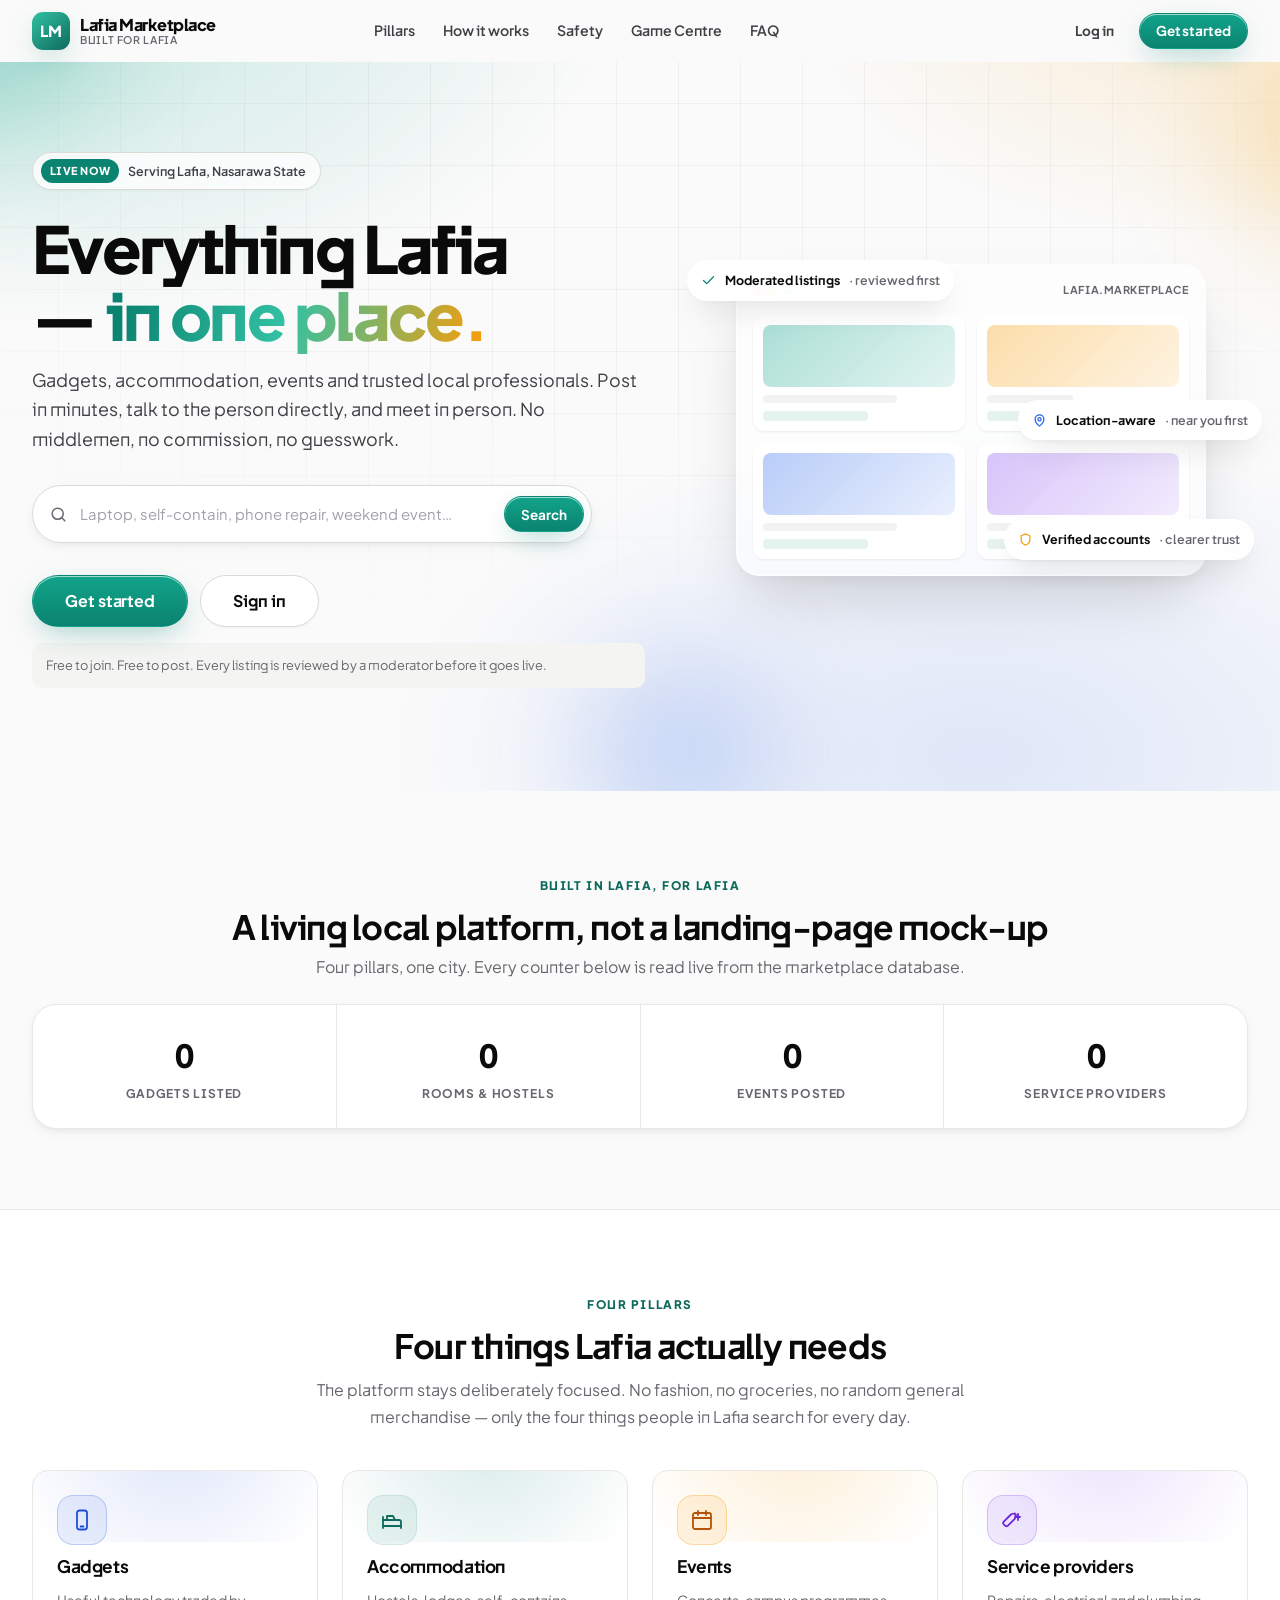
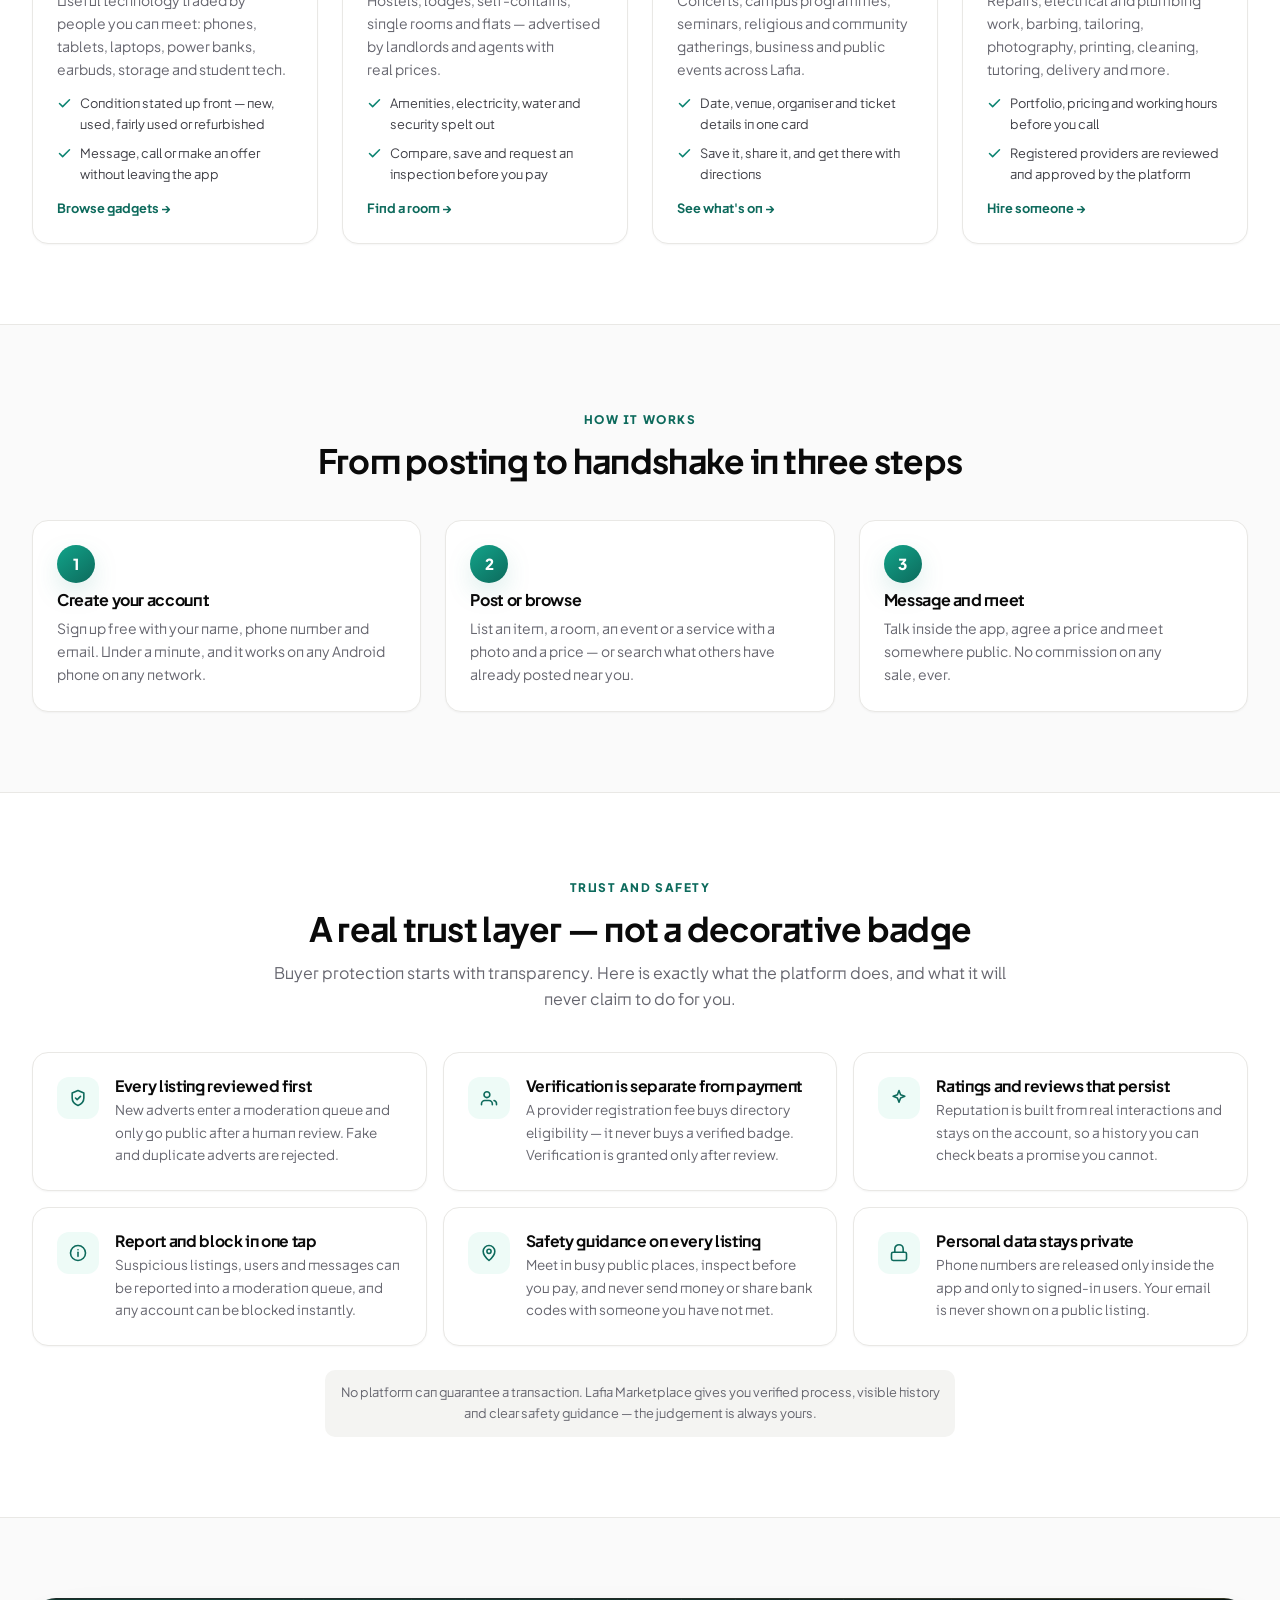
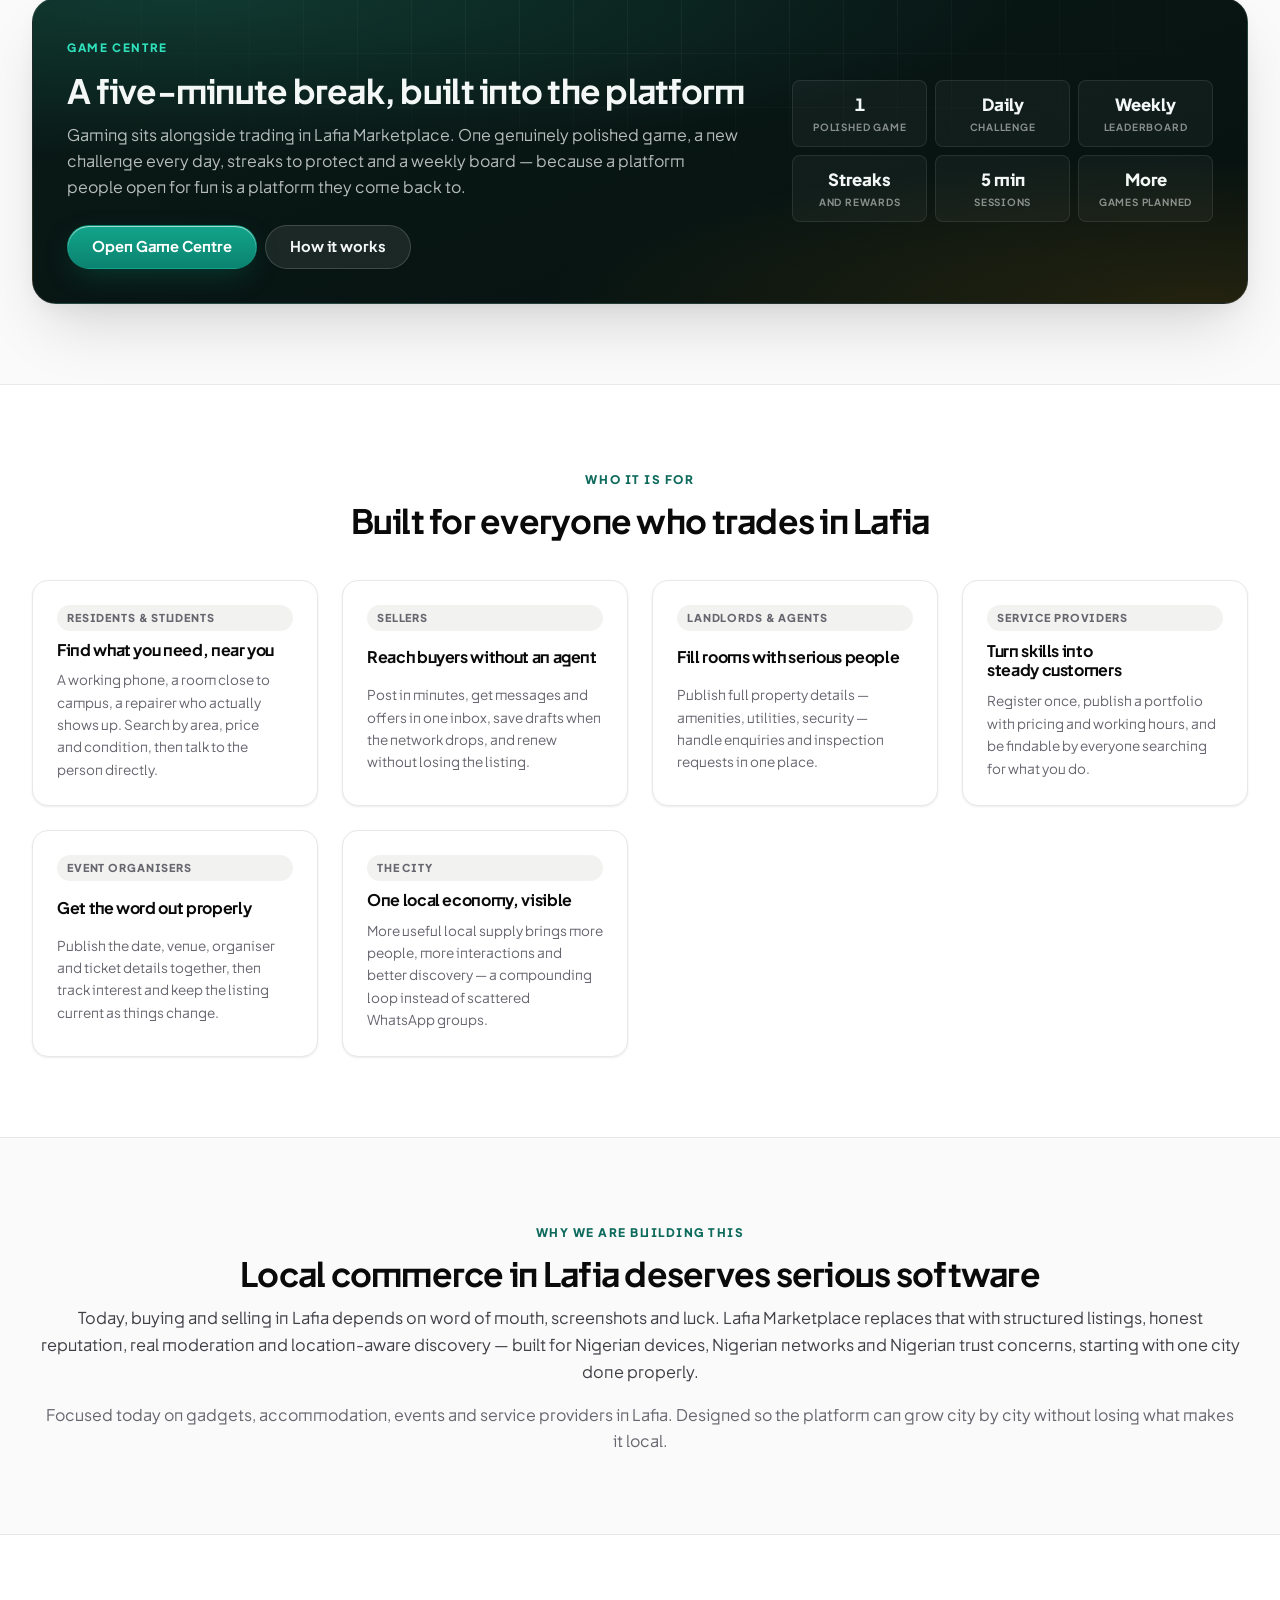
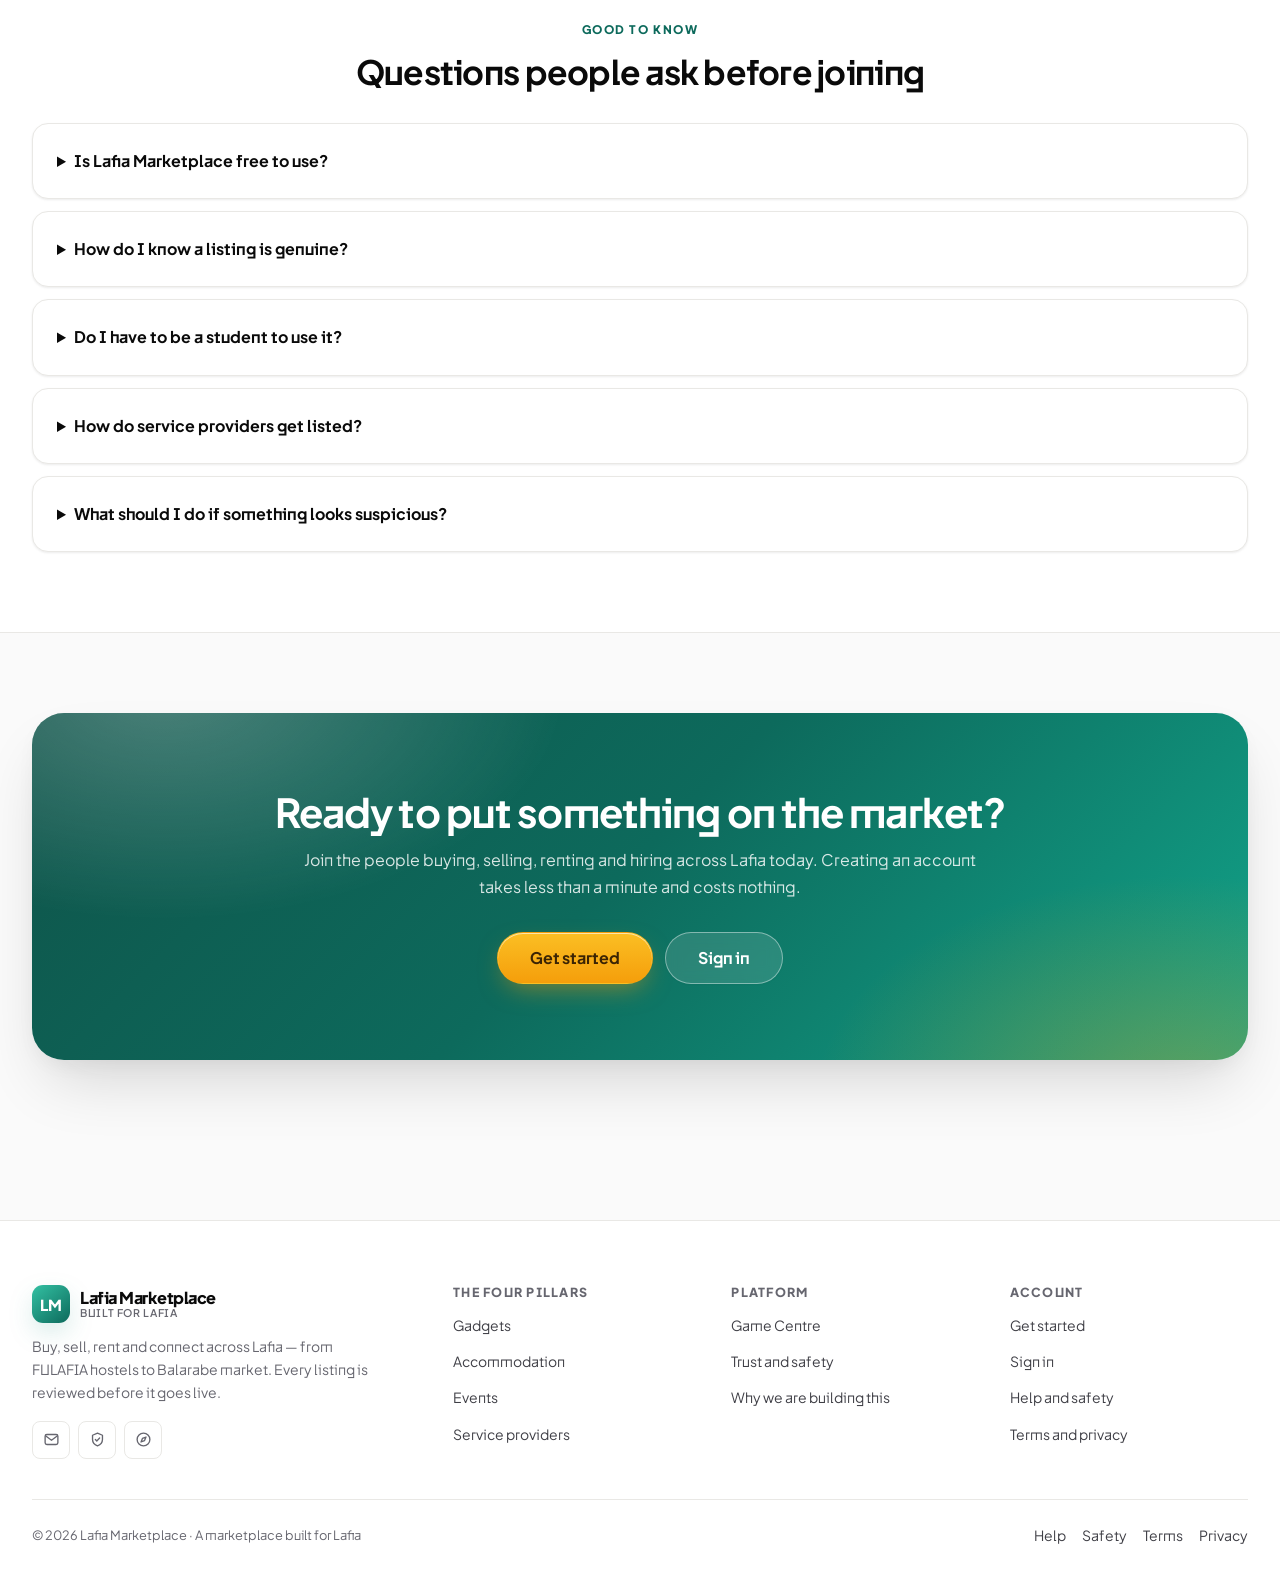
==== commit 7ff3bdad: "feat: x10 master redesign — Game Centre, in-app messaging, Make an Offer, premium dark-tech landing," ====
--- a/frontend/pages/accommodation.html
+++ b/frontend/pages/accommodation.html
@@ -51,7 +51,7 @@
         <!-- Filters -->
         <aside>
           <div class="filter-panel">
-            <h4>Filter rooms</h4>
+            <h2 class="h4">Filter rooms</h2>
             <form id="room-filter-form">
               <div class="form-group">
                 <label for="room-min">Minimum rent (₦ / year)</label>
@@ -97,7 +97,7 @@
           </div>
 
           <div class="card card-pad mt-2">
-            <h4>Renting safely</h4>
+            <h2 class="h4">Renting safely</h2>
             <ul class="spec-list">
               <li><span class="k">Inspect in person</span><span class="v">Always</span></li>
               <li><span class="k">Get a receipt</span><span class="v">Every payment</span></li>
@@ -131,6 +131,7 @@
   <script src="../js/api.js"></script>
   <script src="../js/ui.js"></script>
   <script src="../js/auth.js"></script>
+  <script src="../js/engage.js"></script>
   <script src="../js/marketplace.js"></script>
 </body>
 </html>
--- a/frontend/css/style.css
+++ b/frontend/css/style.css
@@ -306,7 +306,7 @@
 }
 .card-pad { padding: 18px; }
 .card-head { padding: 16px 18px; border-bottom: 1px solid var(--line); display: flex; align-items: center; justify-content: space-between; gap: 10px; }
-.card-head h3 { margin: 0; }
+.card-head h2, .card-head h3 { margin: 0; }
 .card-body { padding: 18px; }
 .card-footer { padding: 14px 18px; border-top: 1px solid var(--line); background: #fbfdff; }
 
@@ -876,7 +876,9 @@
   --d-line-strong: rgba(255, 255, 255, .16);
   --d-text: #f5f5f5;
   --d-text-2: #a1a1aa;
-  --d-text-3: #6b6b74;
+  /* Lifted from #6b6b74, which measured 3.6:1 on the console surfaces — below
+     the 4.5:1 floor for the 11-14px labels it is used for. */
+  --d-text-3: #8b8b95;
   --d-brand: #2563eb;
   --d-brand-hover: #1d4ed8;
   --d-brand-soft: rgba(37, 99, 235, .16);
@@ -1390,7 +1392,8 @@
   padding: 1.25rem 1.5rem;
   border-bottom: 1px solid var(--d-line);
 }
-.admin-dashboard .card-head h3, .user-dashboard .card-head h3 { font-size: 1rem; }
+.admin-dashboard .card-head h2, .admin-dashboard .card-head h3,
+.user-dashboard .card-head h2, .user-dashboard .card-head h3 { font-size: 1rem; }
 .admin-dashboard .card-body, .user-dashboard .card-body { padding: 1.5rem; }
 
 /* Panel grid (overview bottom row etc.) */
--- a/frontend/css/premium.css
+++ b/frontend/css/premium.css
@@ -8,12 +8,17 @@
 
    Contents
    --------
-   1.  Design tokens           7.  Zone 2 – app shell
-   2.  Base + reset            8.  Zone 2 – page header
-   3.  Components              9.  Auth pages
-   4.  Zone 1 – navbar        10.  Route guard
-   5.  Zone 1 – landing       11.  Motion + reveal
-   6.  Zone 1 – footer        12.  Utilities + overflow guards
+   1.  Design tokens           12. Utilities + overflow guards
+   2.  Base + reset            13. Responsive (legacy zones)
+   3.  Components              14. Premium dark-tech layer
+   4.  Zone 1 – navbar         15. Bottom navigation
+   5.  Zone 1 – landing        16. App top bar (location, notifications)
+   6.  Zone 1 – footer         17. Messages
+   7.  Zone 2 – app shell      18. Game Centre
+   8.  Zone 2 – page header    19. Pillars / trust / roles / promotion
+   9.  Auth pages              20. Gallery / offer / meter / sheet
+  10.  Route guard            21. Responsive (new components)
+  11.  Motion + reveal
    ========================================================================== */
 
 /* ==========================================================================
@@ -47,7 +52,7 @@
   --danger: #dc2626;
   --danger-soft: rgba(220, 38, 38, 0.10);
   --danger-light: #fee2e2;
-  --success: #0f9d63;
+  --success: #0b7a5e;
   --success-soft: rgba(15, 157, 99, 0.12);
   --success-light: #dcfce7;
   --warning: #d97706;
@@ -55,12 +60,16 @@
   --warning-light: #fef3c7;
   --info: #2563eb;
   --info-soft: rgba(37, 99, 235, 0.10);
-
-  /* ---- Neutrals ---- */
+  --info-light: #dbeafe;
+
+  /* ---- Neutrals ----
+     --success and --muted are set for WCAG AA against both white and their own
+     light tints: the original pair measured 3.49:1 and 4.39:1, below the 4.5:1
+     floor for body-sized text. */
   --ink: #0a0a0a;
   --ink-2: #18181b;
   --body: #3f3f46;
-  --muted: #71717a;
+  --muted: #66666f;
   --muted-2: #a1a1aa;
   --line: #e9e8e5;
   --line-strong: #dcdad5;
@@ -166,6 +175,14 @@
 h2 { font-size: clamp(1.45rem, 1.1rem + 1.5vw, 2.1rem); }
 h3 { font-size: clamp(1.1rem, 1rem + .5vw, 1.35rem); }
 h4 { font-size: 1.02rem; font-weight: 700; letter-spacing: -0.01em; }
+
+/* Semantic level and visual level are separate decisions. A section that must
+   be an <h2> for the document outline often has to read at <h3>/<h4> size, so
+   the type scale is available as classes. */
+.h1 { font-size: clamp(1.85rem, 1.2rem + 2.6vw, 3rem); font-weight: 800; }
+.h2 { font-size: clamp(1.45rem, 1.1rem + 1.5vw, 2.1rem); }
+.h3 { font-size: clamp(1.1rem, 1rem + .5vw, 1.35rem); }
+.h4 { font-size: 1.02rem; font-weight: 700; letter-spacing: -0.01em; }
 p  { margin: 0 0 var(--sp-4); text-wrap: pretty; }
 p:last-child { margin-bottom: 0; }
 
@@ -607,7 +624,7 @@
   border-radius: var(--r-lg);
   color: var(--muted);
 }
-.empty-state h3 { margin: 0; font-size: 1.08rem; }
+.empty-state h2, .empty-state h3 { margin: 0; font-size: 1.08rem; }
 .empty-state p { margin: 0; max-width: 46ch; font-size: .9rem; }
 .empty-mark {
   display: grid;
@@ -798,8 +815,10 @@
 .pagination button:disabled { opacity: .4; cursor: not-allowed; }
 .page-info { margin-left: auto; font-size: .8rem; color: var(--muted); }
 
-.stars { color: var(--accent); letter-spacing: 1px; }
-.stars .empty { color: var(--line-strong); }
+.stars { display: inline-flex; align-items: center; gap: 2px; color: var(--accent); }
+.stars .star { display: inline-flex; color: var(--line-strong); }
+.stars .star.is-on { color: var(--accent); }
+.stars svg { display: block; width: 14px; height: 14px; fill: currentColor; stroke: none; }
 .text-muted { color: var(--muted); }
 .hidden { display: none !important; }
 .mb-0 { margin-bottom: 0 !important; }
@@ -1071,6 +1090,9 @@
 }
 .mk-drawer a:hover { background: var(--surface-3); }
 .mk-drawer__foot { display: grid; gap: var(--sp-2); margin-top: var(--sp-3); padding-top: var(--sp-4); border-top: 1px solid var(--line); }
+.mk-drawer__lead { display: inline-flex; align-items: center; gap: 10px; }
+.mk-drawer__lead svg { width: 18px; height: 18px; color: var(--brand); flex: 0 0 auto; }
+.mk-drawer__sep { height: 1px; margin: var(--sp-3) 4px; background: var(--line); }
 
 /* ==========================================================================
    5. ZONE 1 — LANDING
@@ -1333,7 +1355,7 @@
    ========================================================================== */
 .mk-footer { margin-top: var(--sp-10); padding: var(--sp-9) 0 var(--sp-6); background: var(--surface); border-top: 1px solid var(--line); }
 .mk-footer__grid { display: grid; grid-template-columns: minmax(0, 1fr); gap: var(--sp-7); }
-.mk-footer h4 { margin: 0 0 var(--sp-3); font-size: .78rem; font-weight: 800; letter-spacing: .1em; text-transform: uppercase; color: var(--muted); }
+.mk-footer h3, .mk-footer h4 { margin: 0 0 var(--sp-3); font-size: .78rem; font-weight: 800; letter-spacing: .1em; text-transform: uppercase; color: var(--muted); }
 .mk-footer ul { list-style: none; margin: 0; padding: 0; display: grid; gap: 10px; }
 .mk-footer a, .mk-footer button {
   padding: 0;
@@ -1577,7 +1599,7 @@
   --brand-ring: rgba(11, 131, 113, .28);
   --ink: #0a0a0a;
   --body: #3f3f46;
-  --muted: #71717a;
+  --muted: #66666f;
   --line: #e9e8e5;
   --line-strong: #dcdad5;
   --surface: #ffffff;
@@ -1585,7 +1607,7 @@
   --surface-3: #f2f2f0;
   --canvas: #fafafa;
   --chip: #f4f4f2;
-  --success: #0f9d63;
+  --success: #0b7a5e;
   --danger: #dc2626;
   --warning: #d97706;
   --radius: 12px;
@@ -1623,6 +1645,16 @@
 .user-dashboard .ud-card-fallback { background: linear-gradient(135deg, var(--surface-3), var(--chip)); color: var(--brand-strong); }
 .user-dashboard .ud-card-title a:hover { color: var(--brand-strong); }
 .user-dashboard .ud-card-price { color: var(--brand-strong); }
+/* style.css paints its dashboard badges with a translucent dark tint and a light
+   glyph colour, which assumes a dark console. On the light dashboard surface
+   that recipe landed light-on-light — the "live" badge measured 1.5:1, i.e. an
+   invisible status. The dashboard re-points them at the light token set. */
+.user-dashboard .badge { background: var(--surface-3); border-color: var(--line); color: var(--body); }
+.user-dashboard .badge-published, .user-dashboard .badge-approved { background: var(--success-light); border-color: rgba(11,122,94,.28); color: #08663f; }
+.user-dashboard .badge-pending { background: var(--warning-light); border-color: rgba(217,119,6,.3); color: #8a4b06; }
+.user-dashboard .badge-rejected, .user-dashboard .badge-suspended { background: var(--danger-light); border-color: rgba(220,38,38,.28); color: #991b1b; }
+.user-dashboard .badge-verified, .user-dashboard .badge-active { background: var(--info-light); border-color: rgba(37,99,235,.28); color: #1d4ed8; }
+.user-dashboard .badge-sold, .user-dashboard .badge-archived { background: var(--surface-3); color: var(--muted); }
 .user-dashboard .ud-cond { background: var(--surface); border-color: var(--line-strong); color: var(--body); }
 .user-dashboard .ud-cond.is-new { color: #08663f; border-color: rgba(15,157,99,.4); }
 .user-dashboard .ud-cond.is-used { color: #1d4ed8; border-color: rgba(37,99,235,.4); }
@@ -1630,7 +1662,7 @@
 .user-dashboard .fav-btn { background: rgba(255,255,255,.9); border-color: var(--line-strong); color: var(--muted); }
 .user-dashboard .fav-btn:hover { color: var(--danger); border-color: rgba(220,38,38,.45); }
 .user-dashboard .fav-btn.active { color: #fff; background: #f43f5e; border-color: #f43f5e; }
-.user-dashboard .stars .empty { color: var(--line-strong); }
+.user-dashboard .stars .star { color: var(--line-strong); }
 .user-dashboard .dash-topbar { background: rgba(250,250,250,.86); border-bottom: 1px solid var(--line); }
 .user-dashboard .dash-brand-logo { background: linear-gradient(140deg, var(--teal-400), var(--brand-strong)); box-shadow: var(--sh-brand); }
 .user-dashboard .dash-brand-text strong { color: var(--ink); }
@@ -1807,7 +1839,11 @@
    clientWidth` true at every breakpoint. */
 .container, .section, .card, .listing-card, .listing-body, .page-head,
 .grid, .grid-cards, .grid-sidebar, .filter-panel, .empty-state, .app-topbar__inner,
-.mk-nav__inner, .mk-hero__inner, .mk-footer__grid, .auth-shell, .auth-card {
+.mk-nav__inner, .mk-hero__inner, .mk-footer__grid, .auth-shell, .auth-card,
+.msg-shell, .msg-list, .msg-pane, .msg-stream, .game-module, .game-board,
+.deep-surface, .trust-grid, .pl-card, .promo-grid, .gallery, .histogram,
+.notif-list, .popover, .app-actions, .app-loc,
+.pillar-row, .pillar-tile, .discovery-row, .ach-grid, .game-stats, .board-row {
   min-width: 0;
   max-width: 100%;
 }
@@ -1879,11 +1915,1124 @@
 /* Zone 2 only: the mobile bottom nav replaces the top-bar search on small
    screens, so give the content breathing room above it. */
 @media (max-width: 767px) {
-  .app-topbar .mk-brand__text small { display: none; }
+  .app-topbar .mk-brand__text { display: none; }
+  .app-topbar__inner { gap: var(--sp-2); }
+  .app-loc { max-width: 34vw; }
   .page-head { padding-top: var(--sp-5); }
+}
+
+/* Below 420px the top bar carries four controls (brand mark, location, bell,
+   avatar). Anything wider than this and the avatar is pushed off-screen, where
+   `overflow-x: clip` quietly hides it instead of scrolling — so the row is
+   tightened rather than clipped. */
+@media (max-width: 419px) {
+  .app-loc__text { max-width: 13vw; }
+  .app-actions { gap: 6px; }
+  .icon-btn { width: 40px; height: 40px; }
+  .app-avatar { padding: 3px 9px 3px 3px; }
+}
+
+/* Touch targets on phones. WCAG 2.5.5 asks for 44x44 CSS px; the dense icon
+   controls (save, full-screen photo, password reveal, game levels) were 34-38
+   and are the ones a thumb actually has to hit. Desktop keeps the tighter
+   metrics so the density stays deliberate rather than chunky. */
+@media (max-width: 430px) {
+  .fav-btn, .gallery__expand, .password-toggle, .dash-collapse,
+  .icon-btn, .card-menu-btn { min-width: 44px; min-height: 44px; }
+  .password-toggle { height: 44px; }
+  .auth-back { min-height: 44px; padding-block: 10px; }
+  .mk-brand, .app-brand { min-height: 44px; }
+  .deep-chip { min-height: 44px; padding-block: 10px; }
+  .btn, .btn-sm, .btn-lg { min-height: 44px; }
+  .chip { min-height: 40px; }
+  .quick-chip { min-height: 40px; }
+  /* Inline links inside feed cards: widen the hit area without moving the text. */
+  .feed-card__title a, .ud-card-title a, .listing-title a { display: inline-block; padding-block: 3px; }
 }
 
 /* Large desktops: cap the reading width of the marketing hero. */
 @media (min-width: 1512px) {
   :root { --max-width: 1240px; --max-width-wide: 1360px; }
 }
+
+/* ==========================================================================
+   14. PREMIUM DARK-TECH LAYER
+   The MD asks for a foundation that is "dark-capable" without darkening the
+   light app. These tokens power the deliberate dark surfaces only: the Game
+   Centre stage and the final marketing CTA. Everything else keeps reading the
+   light tokens, so no existing zone changes colour.
+   ========================================================================== */
+:root {
+  --deep-0: #06110f;
+  --deep-1: #0a1a17;
+  --deep-2: #0e211d;
+  --deep-3: #143029;
+  --deep-line: rgba(255, 255, 255, .09);
+  --deep-line-strong: rgba(255, 255, 255, .16);
+  --deep-text: #f3f7f6;
+  --deep-text-2: rgba(243, 247, 246, .74);
+  --deep-text-3: rgba(243, 247, 246, .52);
+  --deep-brand: #2fe0bb;
+  --deep-brand-soft: rgba(47, 224, 187, .14);
+  /* Motion stays inside the 120-360ms band the design bible asks for. */
+  --t-xs: 120ms;
+  --t-2: 260ms;
+  --t-3: 360ms;
+}
+
+.deep-surface {
+  position: relative;
+  isolation: isolate;
+  border-radius: var(--r-lg);
+  background:
+    radial-gradient(120% 90% at 12% 0%, rgba(47, 224, 187, .16), transparent 58%),
+    radial-gradient(90% 80% at 96% 100%, rgba(245, 158, 11, .12), transparent 60%),
+    linear-gradient(160deg, var(--deep-1) 0%, var(--deep-0) 100%);
+  border: 1px solid var(--deep-line);
+  color: var(--deep-text);
+  box-shadow: var(--sh-xl);
+  overflow: hidden;
+}
+.deep-surface::after {
+  content: "";
+  position: absolute;
+  inset: 0;
+  z-index: -1;
+  background-image:
+    linear-gradient(to right, rgba(255, 255, 255, .045) 1px, transparent 1px),
+    linear-gradient(to bottom, rgba(255, 255, 255, .045) 1px, transparent 1px);
+  background-size: 54px 54px;
+  mask-image: radial-gradient(70% 80% at 50% 0%, #000 20%, transparent 78%);
+  -webkit-mask-image: radial-gradient(70% 80% at 50% 0%, #000 20%, transparent 78%);
+}
+.deep-surface h1, .deep-surface h2, .deep-surface h3, .deep-surface h4 { color: var(--deep-text); }
+.deep-surface p { color: var(--deep-text-2); }
+.deep-kicker {
+  display: inline-flex;
+  align-items: center;
+  gap: 8px;
+  font-size: .72rem;
+  font-weight: 800;
+  letter-spacing: .14em;
+  text-transform: uppercase;
+  color: var(--deep-brand);
+}
+
+/* ==========================================================================
+   15. BOTTOM NAVIGATION — active indicator
+   ========================================================================== */
+.app-bottomnav a { position: relative; overflow: visible; }
+.app-bottomnav a::before {
+  content: "";
+  position: absolute;
+  top: 1px;
+  left: 50%;
+  width: 22px;
+  height: 3px;
+  border-radius: var(--r-full);
+  background: var(--brand);
+  transform: translateX(-50%) scaleX(0);
+  transform-origin: 50% 0;
+  transition: transform var(--t) var(--ease), opacity var(--t) var(--ease);
+  opacity: 0;
+}
+.app-bottomnav a.active::before { transform: translateX(-50%) scaleX(1); opacity: 1; }
+.app-bottomnav a.active svg { transform: translateY(-1px); }
+.app-bottomnav a .app-nav-badge {
+  position: absolute;
+  top: 2px;
+  right: 50%;
+  margin-right: -22px;
+  display: grid;
+  place-items: center;
+  min-width: 17px;
+  height: 17px;
+  padding: 0 4px;
+  border-radius: var(--r-full);
+  background: var(--danger);
+  color: #fff;
+  font-size: .6rem;
+  font-weight: 800;
+  line-height: 1;
+}
+
+/* ==========================================================================
+   16. APP TOP BAR — location selector + notification centre
+   Location is first-class in the design bible, so it gets a permanent,
+   always-visible control in the app chrome.
+   ========================================================================== */
+.app-loc {
+  display: inline-flex;
+  align-items: center;
+  gap: 7px;
+  min-height: 42px;
+  max-width: 42vw;
+  padding: 0 12px;
+  border: 1px solid var(--line-strong);
+  border-radius: var(--r-full);
+  background: var(--surface);
+  color: var(--ink);
+  font-family: inherit;
+  font-size: .83rem;
+  font-weight: 700;
+  cursor: pointer;
+  box-shadow: var(--sh-xs);
+  transition: border-color var(--t) var(--ease), color var(--t) var(--ease);
+}
+.app-loc:hover { border-color: var(--brand); color: var(--brand-strong); }
+.app-loc svg { width: 16px; height: 16px; flex: 0 0 auto; color: var(--brand); }
+.app-loc__text { overflow: hidden; text-overflow: ellipsis; white-space: nowrap; }
+
+.popover {
+  position: absolute;
+  z-index: 780;
+  top: calc(100% + 10px);
+  right: 0;
+  width: min(88vw, 320px);
+  padding: 6px;
+  background: var(--surface);
+  border: 1px solid var(--line);
+  border-radius: var(--r-md);
+  box-shadow: var(--sh-xl);
+  animation: mkPop var(--t) var(--ease-out);
+}
+.popover__head {
+  display: flex;
+  align-items: center;
+  justify-content: space-between;
+  gap: var(--sp-3);
+  padding: 10px 12px;
+  border-bottom: 1px solid var(--line);
+  margin-bottom: 6px;
+}
+.popover__head strong { font-size: .82rem; font-weight: 800; color: var(--ink); }
+.popover__head small { font-size: .72rem; color: var(--muted); }
+.popover__list { max-height: 300px; overflow: auto; }
+.popover__item {
+  display: flex;
+  align-items: center;
+  gap: 10px;
+  width: 100%;
+  min-height: 44px;
+  padding: 0 12px;
+  border: 0;
+  border-radius: var(--r-sm);
+  background: transparent;
+  color: var(--body);
+  font-family: inherit;
+  font-size: .875rem;
+  font-weight: 600;
+  text-align: left;
+  cursor: pointer;
+  transition: background var(--t) var(--ease), color var(--t) var(--ease);
+}
+.popover__item:hover { background: var(--surface-3); color: var(--ink); }
+.popover__item.is-active { background: var(--brand-softer); color: var(--brand-strong); }
+.popover__item svg { width: 16px; height: 16px; flex: 0 0 auto; color: var(--muted); }
+.popover__item.is-active svg { color: var(--brand); }
+.popover__item small { margin-left: auto; font-size: .7rem; color: var(--muted); }
+.popover--left { left: 0; right: auto; }
+.popover__empty {
+  display: grid;
+  justify-items: center;
+  gap: 8px;
+  padding: var(--sp-6) var(--sp-4);
+  text-align: center;
+}
+.popover__empty strong { font-size: .875rem; color: var(--ink); }
+.popover__empty p { margin: 0; font-size: .79rem; color: var(--muted); max-width: 32ch; }
+.popover__empty .empty-mark { width: 44px; height: 44px; }
+.popover__empty .empty-mark svg { width: 20px; height: 20px; }
+
+.icon-btn {
+  position: relative;
+  display: grid;
+  place-items: center;
+  width: 42px;
+  height: 42px;
+  flex: 0 0 auto;
+  padding: 0;
+  border: 1px solid var(--line-strong);
+  border-radius: var(--r-full);
+  background: var(--surface);
+  color: var(--body);
+  cursor: pointer;
+  box-shadow: var(--sh-xs);
+  transition: border-color var(--t) var(--ease), color var(--t) var(--ease), transform var(--t-fast) var(--ease);
+}
+.icon-btn:hover { border-color: var(--brand); color: var(--brand-strong); }
+.icon-btn:active { transform: scale(.96); }
+.icon-btn svg { width: 19px; height: 19px; }
+.icon-btn__count {
+  position: absolute;
+  top: 3px;
+  right: 3px;
+  display: grid;
+  place-items: center;
+  min-width: 18px;
+  height: 18px;
+  padding: 0 5px;
+  border-radius: var(--r-full);
+  background: var(--danger);
+  color: #fff;
+  font-size: .62rem;
+  font-weight: 800;
+  box-shadow: 0 0 0 2px var(--surface);
+}
+
+.notif-list { max-height: 380px; overflow: auto; }
+.notif-item {
+  display: grid;
+  grid-template-columns: 34px minmax(0, 1fr);
+  gap: 11px;
+  width: 100%;
+  padding: 11px 12px;
+  border: 0;
+  border-radius: var(--r-sm);
+  background: transparent;
+  text-align: left;
+  font-family: inherit;
+  cursor: pointer;
+}
+.notif-item:hover { background: var(--surface-3); }
+.notif-item.is-unread { background: var(--brand-softer); }
+.notif-item__mark {
+  display: grid;
+  place-items: center;
+  width: 34px;
+  height: 34px;
+  border-radius: var(--r-sm);
+  background: var(--surface-3);
+  color: var(--brand-strong);
+}
+.notif-item.is-unread .notif-item__mark { background: var(--brand); color: #fff; }
+.notif-item__mark svg { width: 17px; height: 17px; }
+.notif-item__body strong { display: block; font-size: .845rem; color: var(--ink); font-weight: 700; }
+.notif-item__body p { margin: 2px 0 0; font-size: .78rem; color: var(--muted); }
+.notif-item__body time { display: block; margin-top: 3px; font-size: .7rem; color: var(--muted-2); }
+
+/* ==========================================================================
+   17. MESSAGES — conversation list + thread pane
+   In-app messaging is the core communication surface in the design bible, so
+   it gets a real two-pane composition rather than a modal.
+   ========================================================================== */
+.msg-shell {
+  display: grid;
+  grid-template-columns: minmax(0, 1fr);
+  gap: var(--sp-5);
+  min-width: 0;
+}
+.msg-list { display: grid; gap: 6px; min-width: 0; }
+.msg-thread__row {
+  display: grid;
+  grid-template-columns: 46px minmax(0, 1fr) auto;
+  gap: var(--sp-3);
+  align-items: center;
+  width: 100%;
+  padding: 11px;
+  border: 1px solid var(--line);
+  border-radius: var(--r-md);
+  background: var(--surface);
+  text-align: left;
+  font-family: inherit;
+  cursor: pointer;
+  box-shadow: var(--sh-xs);
+  transition: border-color var(--t) var(--ease), box-shadow var(--t) var(--ease), transform var(--t) var(--ease);
+}
+.msg-thread__row:hover { border-color: var(--line-strong); box-shadow: var(--sh-md); transform: translateY(-2px); }
+.msg-thread__row.is-active { border-color: var(--brand); box-shadow: 0 0 0 3px var(--brand-soft); }
+.msg-thread__avatar {
+  display: grid;
+  place-items: center;
+  width: 46px;
+  height: 46px;
+  border-radius: var(--r-full);
+  background: linear-gradient(140deg, var(--teal-500), var(--brand-strong));
+  color: #fff;
+  font-weight: 800;
+  font-size: .9rem;
+  overflow: hidden;
+}
+.msg-thread__avatar img { width: 100%; height: 100%; object-fit: cover; }
+.msg-thread__name { display: flex; align-items: center; gap: 6px; font-size: .87rem; font-weight: 700; color: var(--ink); }
+.msg-thread__last {
+  margin: 2px 0 0;
+  font-size: .78rem;
+  color: var(--muted);
+  display: -webkit-box;
+  -webkit-line-clamp: 1;
+  -webkit-box-orient: vertical;
+  overflow: hidden;
+}
+.msg-thread__side { display: grid; justify-items: end; gap: 5px; }
+.msg-thread__time { font-size: .68rem; color: var(--muted-2); white-space: nowrap; }
+.msg-unread {
+  display: grid;
+  place-items: center;
+  min-width: 20px;
+  height: 20px;
+  padding: 0 6px;
+  border-radius: var(--r-full);
+  background: var(--brand);
+  color: #fff;
+  font-size: .66rem;
+  font-weight: 800;
+}
+
+.msg-pane {
+  display: grid;
+  grid-template-rows: auto auto minmax(0, 1fr) auto;
+  min-height: 0;
+  background: var(--surface);
+  border: 1px solid var(--line);
+  border-radius: var(--r-lg);
+  box-shadow: var(--sh-md);
+  overflow: hidden;
+}
+.msg-pane__head {
+  display: grid;
+  grid-template-columns: auto minmax(0, 1fr) auto;
+  gap: var(--sp-3);
+  align-items: center;
+  padding: var(--sp-3) var(--sp-4);
+  border-bottom: 1px solid var(--line);
+  background: var(--surface-2);
+}
+.msg-pane__head strong { display: block; font-size: .9rem; color: var(--ink); }
+.msg-pane__head small { font-size: .74rem; color: var(--muted); }
+.msg-context {
+  display: grid;
+  grid-template-columns: 48px minmax(0, 1fr) auto;
+  gap: var(--sp-3);
+  align-items: center;
+  padding: 10px var(--sp-4);
+  border-bottom: 1px solid var(--line);
+  background: var(--brand-softer);
+}
+.msg-context__thumb {
+  width: 48px;
+  height: 48px;
+  border-radius: var(--r-sm);
+  overflow: hidden;
+  background: var(--surface-3);
+  display: grid;
+  place-items: center;
+  color: var(--brand);
+}
+.msg-context__thumb img { width: 100%; height: 100%; object-fit: cover; }
+.msg-context__thumb svg { width: 20px; height: 20px; }
+.msg-context strong { display: block; font-size: .85rem; color: var(--ink); }
+.msg-context small { font-size: .74rem; color: var(--muted); }
+.msg-context__price { font-size: .885rem; font-weight: 800; color: var(--ink); white-space: nowrap; }
+
+.msg-stream { padding: var(--sp-4); overflow-y: auto; display: grid; gap: 10px; align-content: start; min-height: 220px; }
+.msg-bubble {
+  max-width: min(82%, 520px);
+  padding: 10px 13px;
+  border-radius: var(--r-md);
+  background: var(--surface-3);
+  color: var(--ink);
+  font-size: .875rem;
+  line-height: 1.55;
+  box-shadow: var(--sh-xs);
+  animation: mkBubble var(--t-2) var(--ease-out);
+}
+.msg-bubble.is-me {
+  margin-left: auto;
+  background: linear-gradient(160deg, var(--teal-500), var(--brand-strong));
+  color: #fff;
+}
+.msg-bubble.is-offer { border: 1px solid rgba(245, 158, 11, .45); background: var(--accent-soft); color: #7c4a06; }
+.msg-bubble.is-me.is-offer { background: linear-gradient(160deg, #fbbf24, var(--accent-dark)); color: #3b2404; }
+.msg-bubble time { display: block; margin-top: 5px; font-size: .66rem; opacity: .72; }
+.msg-bubble__offer { margin-top: 6px; font-weight: 800; font-size: 1.05rem; letter-spacing: -0.02em; }
+@keyframes mkBubble { from { opacity: 0; transform: translateY(8px) scale(.98); } }
+
+.msg-composer { border-top: 1px solid var(--line); background: var(--surface-2); padding: var(--sp-3) var(--sp-4) var(--sp-4); }
+.quick-row { display: flex; gap: 6px; overflow-x: auto; padding-bottom: 10px; scrollbar-width: none; }
+.quick-row::-webkit-scrollbar { display: none; }
+.quick-chip {
+  flex: 0 0 auto;
+  min-height: 34px;
+  padding: 0 13px;
+  border: 1px solid var(--line-strong);
+  border-radius: var(--r-full);
+  background: var(--surface);
+  color: var(--body);
+  font-family: inherit;
+  font-size: .78rem;
+  font-weight: 600;
+  white-space: nowrap;
+  cursor: pointer;
+  transition: all var(--t) var(--ease);
+}
+.quick-chip:hover { border-color: var(--brand); color: var(--brand-strong); background: var(--brand-softer); }
+.msg-input-row { display: grid; grid-template-columns: minmax(0, 1fr) auto; gap: var(--sp-2); align-items: end; }
+.msg-input-row textarea { min-height: 46px; max-height: 130px; resize: none; }
+.msg-pane__tools { display: flex; gap: 6px; }
+.msg-pane__tools .icon-btn { width: 36px; height: 36px; }
+.msg-pane__tools .icon-btn svg { width: 16px; height: 16px; }
+.icon-btn.is-danger { color: var(--danger); border-color: rgba(220, 38, 38, .4); }
+
+/* Single-column behaviour: the list and the thread swap places on phones so
+   the thread gets the full width instead of being stacked under the list. */
+@media (max-width: 699px) {
+  .msg-shell[data-view="thread"] .msg-list { display: none; }
+  .msg-shell[data-view="list"] .msg-pane { display: none; }
+  .msg-shell:not([data-view="thread"]) .msg-pane { display: none; }
+}
+@media (min-width: 700px) {
+  .msg-pane__head [data-msg-back] { display: none; }
+}
+
+/* ==========================================================================
+   18. GAME CENTRE
+   One dark stage, one polished game, real stats. The stage is the only place
+   in the app that reads the dark-tech tokens.
+   ========================================================================== */
+.game-stage { padding: clamp(22px, 4vw, 42px); }
+.game-stage__head { display: flex; align-items: flex-start; justify-content: space-between; gap: var(--sp-5); flex-wrap: wrap; }
+.game-badge {
+  display: inline-flex;
+  align-items: center;
+  gap: 7px;
+  padding: 5px 12px;
+  border: 1px solid var(--deep-line-strong);
+  border-radius: var(--r-full);
+  background: var(--deep-brand-soft);
+  color: var(--deep-brand);
+  font-size: .7rem;
+  font-weight: 800;
+  letter-spacing: .1em;
+  text-transform: uppercase;
+}
+.game-badge svg { width: 14px; height: 14px; }
+
+.game-board {
+  display: grid;
+  grid-template-columns: repeat(4, minmax(0, 1fr));
+  gap: clamp(7px, 1.6vw, 12px);
+  width: 100%;
+  max-width: 460px;
+  margin-inline: auto;
+  perspective: 1100px;
+}
+.game-tile {
+  position: relative;
+  aspect-ratio: 1;
+  padding: 0;
+  border: 0;
+  border-radius: var(--r);
+  background: transparent;
+  cursor: pointer;
+  transform-style: preserve-3d;
+  transition: transform var(--t-3) var(--ease);
+  -webkit-tap-highlight-color: transparent;
+}
+.game-tile:disabled { cursor: default; }
+.game-tile:focus-visible { outline: 2px solid var(--deep-brand); outline-offset: 3px; }
+.game-tile__face {
+  position: absolute;
+  inset: 0;
+  display: grid;
+  place-items: center;
+  border-radius: var(--r);
+  backface-visibility: hidden;
+  -webkit-backface-visibility: hidden;
+  border: 1px solid var(--deep-line-strong);
+  box-shadow: inset 0 1px 0 rgba(255, 255, 255, .08);
+}
+.game-tile__face--back {
+  background: linear-gradient(150deg, var(--deep-3), var(--deep-1));
+  color: var(--deep-text-3);
+}
+.game-tile__face--back svg { width: 22px; height: 22px; opacity: .55; }
+.game-tile__face--front {
+  transform: rotateY(180deg);
+  background: linear-gradient(150deg, var(--teal-500), var(--brand-strong));
+  color: #fff;
+}
+.game-tile__face--front svg { width: 44%; height: 44%; }
+.game-tile.is-flipped { transform: rotateY(180deg); }
+.game-tile.is-matched .game-tile__face--front {
+  background: linear-gradient(150deg, #34d399, #0f9d63);
+  box-shadow: 0 0 0 2px rgba(52, 211, 153, .55), 0 12px 30px -12px rgba(52, 211, 153, .8);
+  animation: gamePop 420ms var(--ease-spring);
+}
+.game-tile.is-miss .game-tile__face--front { background: linear-gradient(150deg, #f87171, #dc2626); }
+@keyframes gamePop { 0% { transform: rotateY(180deg) scale(1); } 55% { transform: rotateY(180deg) scale(1.07); } 100% { transform: rotateY(180deg) scale(1); } }
+
+.game-hud { display: grid; grid-template-columns: repeat(2, minmax(0, 1fr)); gap: 10px; }
+.game-hud__cell {
+  display: grid;
+  gap: 2px;
+  padding: 12px 14px;
+  border: 1px solid var(--deep-line);
+  border-radius: var(--r);
+  background: rgba(255, 255, 255, .04);
+}
+.game-hud__cell span { font-size: .66rem; font-weight: 700; letter-spacing: .1em; text-transform: uppercase; color: var(--deep-text-3); }
+.game-hud__cell b { font-size: 1.28rem; font-weight: 800; color: var(--deep-text); font-variant-numeric: tabular-nums; letter-spacing: -0.03em; }
+.game-hud__cell b.is-hot { color: var(--deep-brand); }
+
+.game-actions { display: flex; gap: var(--sp-2); flex-wrap: wrap; }
+.game-actions .btn-outline { background: rgba(255, 255, 255, .08); border-color: var(--deep-line-strong); color: var(--deep-text); }
+.game-actions .btn-outline:hover { background: rgba(255, 255, 255, .16); color: #fff; }
+.game-actions .btn-ghost { color: var(--deep-text-2); }
+.game-actions .btn-ghost:hover { background: rgba(255, 255, 255, .1); color: #fff; }
+
+.deep-levels { display: flex; gap: 6px; flex-wrap: wrap; }
+.deep-chip {
+  min-height: 36px;
+  padding: 0 14px;
+  border: 1px solid var(--deep-line-strong);
+  border-radius: var(--r-full);
+  background: transparent;
+  color: var(--deep-text-2);
+  font-family: inherit;
+  font-size: .8rem;
+  font-weight: 700;
+  cursor: pointer;
+  transition: all var(--t) var(--ease);
+}
+.deep-chip:hover { color: #fff; border-color: var(--deep-brand); }
+.deep-chip.is-active { background: var(--deep-brand); border-color: var(--deep-brand); color: var(--deep-0); }
+
+.game-stats { display: grid; grid-template-columns: repeat(auto-fit, minmax(min(100%, 160px), 1fr)); gap: var(--sp-3); }
+.game-stat {
+  display: grid;
+  gap: 4px;
+  padding: var(--sp-4);
+  background: var(--surface);
+  border: 1px solid var(--line);
+  border-radius: var(--r-md);
+  box-shadow: var(--sh-xs);
+}
+.game-stat span { font-size: .7rem; font-weight: 800; letter-spacing: .08em; text-transform: uppercase; color: var(--muted); }
+.game-stat b { font-size: 1.3rem; font-weight: 800; color: var(--ink); letter-spacing: -0.03em; }
+.game-stat small { font-size: .74rem; color: var(--muted); }
+
+.ach-grid { display: grid; grid-template-columns: repeat(auto-fill, minmax(min(100%, 232px), 1fr)); gap: var(--sp-3); }
+.ach {
+  display: grid;
+  grid-template-columns: 40px minmax(0, 1fr);
+  gap: var(--sp-3);
+  align-items: center;
+  padding: var(--sp-4);
+  border: 1px solid var(--line);
+  border-radius: var(--r-md);
+  background: var(--surface);
+  transition: border-color var(--t) var(--ease), box-shadow var(--t) var(--ease);
+}
+.ach.is-locked { opacity: .64; }
+.ach.is-earned { border-color: rgba(15, 157, 99, .4); box-shadow: var(--sh-sm); background: linear-gradient(180deg, var(--success-light), var(--surface)); }
+.ach__mark {
+  display: grid;
+  place-items: center;
+  width: 40px;
+  height: 40px;
+  border-radius: var(--r-sm);
+  background: var(--surface-3);
+  color: var(--muted);
+}
+.ach.is-earned .ach__mark { background: var(--success); color: #fff; }
+.ach__mark svg { width: 20px; height: 20px; }
+.ach strong { display: block; font-size: .845rem; color: var(--ink); }
+.ach small { font-size: .75rem; color: var(--muted); }
+
+.board-row {
+  display: grid;
+  grid-template-columns: 34px minmax(0, 1fr) auto;
+  gap: var(--sp-3);
+  align-items: center;
+  padding: 10px 12px;
+  border-bottom: 1px solid var(--hairline);
+  font-size: .855rem;
+}
+.board-row:last-child { border-bottom: 0; }
+.board-row__rank {
+  display: grid;
+  place-items: center;
+  width: 28px;
+  height: 28px;
+  border-radius: var(--r-full);
+  background: var(--surface-3);
+  color: var(--muted);
+  font-size: .72rem;
+  font-weight: 800;
+}
+.board-row.is-me { background: var(--brand-softer); border-radius: var(--r-sm); }
+.board-row.is-me .board-row__rank { background: var(--brand); color: #fff; }
+.board-row strong { display: block; color: var(--ink); font-size: .86rem; }
+.board-row small { color: var(--muted); font-size: .74rem; }
+.board-row__score { font-weight: 800; color: var(--ink); font-variant-numeric: tabular-nums; }
+
+.histogram { display: flex; align-items: flex-end; gap: 6px; height: 96px; margin-top: var(--sp-3); }
+.histogram__bar {
+  flex: 1 1 0;
+  min-width: 0;
+  border-radius: var(--r-xs) var(--r-xs) 2px 2px;
+  background: linear-gradient(180deg, var(--teal-400), var(--brand-strong));
+  height: 0;
+  transition: height var(--t-3) var(--ease-out);
+}
+.histogram__col { flex: 1 1 0; display: grid; align-content: end; gap: 6px; min-width: 0; text-align: center; }
+.histogram__col small { font-size: .66rem; color: var(--muted); }
+
+/* Home module — prominent, above the discovery rows. */
+.game-module { display: grid; grid-template-columns: minmax(0, 1fr); gap: var(--sp-5); align-items: center; padding: clamp(20px, 3.4vw, 34px); }
+.game-module__stats { display: grid; grid-template-columns: repeat(3, minmax(0, 1fr)); gap: 8px; }
+.game-module__stat {
+  display: grid;
+  gap: 1px;
+  padding: 10px 12px;
+  border: 1px solid var(--deep-line);
+  border-radius: var(--r-sm);
+  background: rgba(255, 255, 255, .04);
+  text-align: center;
+}
+.game-module__stat b { font-size: 1.05rem; font-weight: 800; color: var(--deep-text); font-variant-numeric: tabular-nums; }
+.game-module__stat span { font-size: .62rem; font-weight: 700; letter-spacing: .08em; text-transform: uppercase; color: var(--deep-text-3); }
+
+/* ==========================================================================
+   19. PILLARS / TRUST / ROLES / PROMOTION
+   ========================================================================== */
+.pl-card { position: relative; display: grid; gap: var(--sp-3); align-content: start; padding: var(--sp-5); overflow: hidden; }
+.pl-card::before {
+  content: "";
+  position: absolute;
+  inset: -40% -30% auto;
+  height: 220px;
+  background: radial-gradient(circle at 50% 50%, var(--pl-glow, var(--brand-soft)), transparent 68%);
+  pointer-events: none;
+}
+.pl-card > * { position: relative; }
+.pl-card__icon {
+  display: grid;
+  place-items: center;
+  width: 50px;
+  height: 50px;
+  border-radius: var(--r-md);
+  background: var(--pl-tint, var(--brand-softer));
+  color: var(--pl-ink, var(--brand-strong));
+  border: 1px solid var(--pl-edge, var(--brand-soft));
+}
+.pl-card__icon svg { width: 24px; height: 24px; }
+.pl-card h3 { margin: 0; font-size: 1.08rem; }
+.pl-card > p { margin: 0; font-size: .875rem; color: var(--muted); }
+.pl-list { list-style: none; margin: 0; padding: 0; display: grid; gap: 8px; }
+.pl-list li { display: flex; align-items: flex-start; gap: 8px; font-size: .8rem; color: var(--body); }
+.pl-list li svg { width: 15px; height: 15px; flex: 0 0 auto; margin-top: 3px; color: var(--brand); }
+.pl-card--gadgets { --pl-tint: rgba(29, 78, 216, .09); --pl-ink: #1d4ed8; --pl-edge: rgba(29, 78, 216, .22); --pl-glow: rgba(29, 78, 216, .14); }
+.pl-card--rooms { --pl-tint: rgba(11, 131, 113, .09); --pl-ink: var(--brand-strong); --pl-edge: var(--brand-soft); --pl-glow: rgba(11, 131, 113, .16); }
+.pl-card--events { --pl-tint: rgba(245, 158, 11, .12); --pl-ink: #b45309; --pl-edge: rgba(245, 158, 11, .3); --pl-glow: rgba(245, 158, 11, .17); }
+.pl-card--services { --pl-tint: rgba(124, 58, 237, .1); --pl-ink: #6d28d9; --pl-edge: rgba(124, 58, 237, .24); --pl-glow: rgba(124, 58, 237, .15); }
+
+.trust-grid { display: grid; grid-template-columns: minmax(0, 1fr); gap: var(--sp-4); }
+.trust-item {
+  display: grid;
+  grid-template-columns: 42px minmax(0, 1fr);
+  gap: var(--sp-4);
+  align-items: start;
+  padding: var(--sp-5);
+  background: var(--surface);
+  border: 1px solid var(--line);
+  border-radius: var(--r-md);
+  box-shadow: var(--sh-xs);
+}
+.trust-item__mark { display: grid; place-items: center; width: 42px; height: 42px; border-radius: var(--r); background: var(--brand-softer); color: var(--brand-strong); }
+.trust-item__mark svg { width: 20px; height: 20px; }
+.trust-item h3 { margin: 0 0 4px; font-size: .98rem; }
+.trust-item p { margin: 0; font-size: .845rem; color: var(--muted); }
+
+.role-card { display: grid; gap: 10px; padding: var(--sp-5); }
+.role-card__tag {
+  display: inline-flex;
+  align-items: center;
+  gap: 6px;
+  align-self: start;
+  padding: 4px 10px;
+  border-radius: var(--r-full);
+  background: var(--surface-3);
+  color: var(--muted);
+  font-size: .68rem;
+  font-weight: 800;
+  letter-spacing: .08em;
+  text-transform: uppercase;
+}
+.role-card h3 { margin: 0; font-size: 1rem; }
+.role-card p { margin: 0; font-size: .85rem; color: var(--muted); }
+
+.promo-grid { display: grid; grid-template-columns: repeat(auto-fit, minmax(min(100%, 208px), 1fr)); gap: var(--sp-4); }
+.promo-plan {
+  position: relative;
+  display: grid;
+  gap: var(--sp-3);
+  align-content: start;
+  padding: var(--sp-5);
+  background: var(--surface);
+  border: 1px solid var(--line);
+  border-radius: var(--r-md);
+  box-shadow: var(--sh-xs);
+  text-align: left;
+  font-family: inherit;
+  cursor: pointer;
+  transition: transform var(--t) var(--ease), box-shadow var(--t) var(--ease), border-color var(--t) var(--ease);
+}
+.promo-plan:hover { transform: translateY(-3px); box-shadow: var(--sh-lg); border-color: var(--line-strong); }
+.promo-plan.is-selected { border-color: var(--brand); box-shadow: 0 0 0 3px var(--brand-soft), var(--sh-md); }
+.promo-plan.is-featured { border-color: rgba(245, 158, 11, .5); }
+.promo-plan__tag {
+  position: absolute;
+  top: -10px;
+  left: var(--sp-4);
+  padding: 3px 10px;
+  border-radius: var(--r-full);
+  background: linear-gradient(135deg, #fbbf24, var(--accent-dark));
+  color: #3b2404;
+  font-size: .64rem;
+  font-weight: 800;
+  letter-spacing: .07em;
+  text-transform: uppercase;
+}
+.promo-plan h3 { margin: 0; font-size: .95rem; }
+.promo-plan__price { font-size: 1.45rem; font-weight: 800; color: var(--ink); letter-spacing: -0.03em; }
+.promo-plan__price small { font-size: .74rem; font-weight: 600; color: var(--muted); }
+.promo-plan ul { list-style: none; margin: 0; padding: 0; display: grid; gap: 7px; }
+.promo-plan li { display: flex; gap: 8px; align-items: flex-start; font-size: .8rem; color: var(--body); }
+.promo-plan li svg { width: 15px; height: 15px; flex: 0 0 auto; margin-top: 3px; color: var(--brand); }
+
+/* ==========================================================================
+   20. DETAIL GALLERY + OFFER + METER + SHEET
+   ========================================================================== */
+.gallery { display: grid; gap: var(--sp-2); }
+.gallery__stage {
+  position: relative;
+  border-radius: var(--r-md);
+  overflow: hidden;
+  background: var(--surface-3);
+  border: 1px solid var(--line);
+  touch-action: pan-y;
+}
+.gallery__stage img { width: 100%; aspect-ratio: 4 / 3; object-fit: cover; display: block; }
+.gallery__counter {
+  position: absolute;
+  right: 10px;
+  bottom: 10px;
+  padding: 4px 10px;
+  border-radius: var(--r-full);
+  background: rgba(10, 10, 10, .62);
+  backdrop-filter: blur(8px);
+  color: #fff;
+  font-size: .7rem;
+  font-weight: 700;
+  font-variant-numeric: tabular-nums;
+}
+.gallery__expand {
+  position: absolute;
+  top: 10px;
+  right: 10px;
+  display: grid;
+  place-items: center;
+  width: 36px;
+  height: 36px;
+  border: 1px solid rgba(255, 255, 255, .4);
+  border-radius: var(--r-full);
+  background: rgba(10, 10, 10, .5);
+  backdrop-filter: blur(8px);
+  color: #fff;
+  cursor: pointer;
+  transition: background var(--t) var(--ease);
+}
+.gallery__expand:hover { background: rgba(10, 10, 10, .74); }
+.gallery__expand svg { width: 17px; height: 17px; }
+.gallery__thumbs { display: flex; gap: 8px; overflow-x: auto; padding-bottom: 2px; }
+.gallery__thumb {
+  flex: 0 0 auto;
+  width: 62px;
+  height: 62px;
+  padding: 0;
+  border: 2px solid transparent;
+  border-radius: var(--r-sm);
+  background: var(--surface-3);
+  overflow: hidden;
+  cursor: pointer;
+  transition: border-color var(--t) var(--ease);
+}
+.gallery__thumb img { width: 100%; height: 100%; object-fit: cover; }
+.gallery__thumb.is-active { border-color: var(--brand); }
+
+.lightbox {
+  position: fixed;
+  inset: 0;
+  z-index: 9600;
+  display: grid;
+  place-items: center;
+  padding: var(--sp-4);
+  background: rgba(6, 17, 15, .92);
+  backdrop-filter: blur(10px);
+  animation: mkFade var(--t) var(--ease);
+}
+.lightbox img { max-width: 100%; max-height: 88vh; object-fit: contain; border-radius: var(--r-md); }
+.lightbox__close { position: absolute; top: 18px; right: 18px; }
+
+.offer-panel {
+  display: grid;
+  gap: var(--sp-3);
+  padding: var(--sp-5);
+  border: 1px solid rgba(245, 158, 11, .34);
+  border-radius: var(--r-md);
+  background: linear-gradient(180deg, var(--accent-soft), var(--surface));
+}
+.offer-panel h3 { margin: 0; font-size: 1rem; }
+.offer-panel p { margin: 0; font-size: .83rem; color: var(--muted); }
+.offer-amount {
+  display: flex;
+  align-items: center;
+  gap: 8px;
+  padding: 0 14px;
+  border: 1px solid var(--line-strong);
+  border-radius: var(--r);
+  background: var(--surface);
+}
+.offer-amount span { font-size: 1.05rem; font-weight: 800; color: var(--muted); }
+.offer-amount input { border: 0; box-shadow: none; padding-left: 0; font-size: 1.05rem; font-weight: 800; }
+.offer-amount input:focus { box-shadow: none; }
+
+.meter { display: grid; gap: 6px; margin-top: 7px; }
+.meter__track { display: flex; gap: 4px; }
+.meter__seg { flex: 1; height: 4px; border-radius: var(--r-full); background: var(--surface-3); transition: background var(--t) var(--ease); }
+.meter[data-level="1"] .meter__seg:nth-child(1) { background: var(--danger); }
+.meter[data-level="2"] .meter__seg:nth-child(-n+2) { background: var(--warning); }
+.meter[data-level="3"] .meter__seg:nth-child(-n+3) { background: var(--brand); }
+.meter[data-level="4"] .meter__seg { background: var(--success); }
+.meter__label { font-size: .74rem; font-weight: 600; color: var(--muted); }
+
+.sheet-backdrop {
+  position: fixed;
+  inset: 0;
+  z-index: 9400;
+  display: grid;
+  align-items: end;
+  background: rgba(10, 10, 10, .48);
+  backdrop-filter: blur(4px);
+  animation: mkFade var(--t) var(--ease);
+}
+.sheet {
+  width: 100%;
+  max-height: 88dvh;
+  overflow-y: auto;
+  padding: var(--sp-5) var(--sp-5) calc(var(--sp-6) + env(safe-area-inset-bottom, 0px));
+  background: var(--surface);
+  border-radius: var(--r-xl) var(--r-xl) 0 0;
+  box-shadow: var(--sh-xl);
+  animation: mkSheet var(--t-3) var(--ease-out);
+}
+.sheet__grip { width: 42px; height: 4px; margin: 0 auto var(--sp-4); border-radius: var(--r-full); background: var(--line-strong); }
+.sheet__head { display: flex; align-items: center; justify-content: space-between; gap: var(--sp-4); margin-bottom: var(--sp-4); }
+.sheet__head h3 { margin: 0; font-size: 1.08rem; }
+.sheet__foot { display: grid; gap: var(--sp-2); margin-top: var(--sp-4); }
+.sheet__body .radio-row {
+  display: flex;
+  align-items: center;
+  gap: var(--sp-3);
+  min-height: 46px;
+  padding: 0 var(--sp-3);
+  border: 1px solid var(--line);
+  border-radius: var(--r);
+  margin-bottom: 8px;
+  cursor: pointer;
+  font-size: .875rem;
+}
+.sheet__body .radio-row:hover { border-color: var(--brand); background: var(--brand-softer); }
+.sheet__body .radio-row input { width: 20px; min-height: 20px; flex: 0 0 auto; accent-color: var(--brand); }
+
+.gallery__fallback {
+  position: absolute;
+  inset: 0;
+  display: grid;
+  place-content: center;
+  justify-items: center;
+  gap: 6px;
+  background: linear-gradient(135deg, rgba(11, 131, 113, .08), rgba(245, 158, 11, .08));
+  color: var(--brand);
+}
+.gallery__fallback svg { width: 30px; height: 30px; opacity: .85; }
+.gallery__fallback em { font-style: normal; font-size: .8rem; font-weight: 700; color: var(--brand-strong); }
+@keyframes mkSheet { from { transform: translateY(24px); opacity: .6; } }
+
+/* ==========================================================================
+  20b. HOME PILLAR SHORTCUTS + DISCOVERY ROWS
+   ========================================================================== */
+.pillar-row {
+  display: grid;
+  grid-template-columns: repeat(2, minmax(0, 1fr));
+  gap: var(--sp-3);
+  min-width: 0;
+}
+.pillar-tile {
+  display: grid;
+  gap: 3px;
+  align-content: start;
+  padding: var(--sp-4);
+  background: var(--surface);
+  border: 1px solid var(--line);
+  border-radius: var(--r-md);
+  box-shadow: var(--sh-xs);
+  text-decoration: none;
+  min-width: 0;
+  transition: transform var(--t) var(--ease), box-shadow var(--t) var(--ease), border-color var(--t) var(--ease);
+}
+.pillar-tile:hover { transform: translateY(-3px); box-shadow: var(--sh-md); border-color: var(--line-strong); }
+.pillar-tile__icon {
+  display: grid;
+  place-items: center;
+  width: 40px;
+  height: 40px;
+  margin-bottom: 6px;
+  border-radius: var(--r-sm);
+  background: var(--brand-softer);
+  color: var(--brand-strong);
+}
+.pillar-tile__icon svg { width: 20px; height: 20px; }
+.pillar-tile strong { color: var(--ink); font-size: .9rem; letter-spacing: -0.01em; }
+.pillar-tile small { color: var(--muted); font-size: .745rem; line-height: 1.4; }
+
+.account-links { list-style: none; margin: 0; padding: 0; display: grid; gap: 4px; }
+.account-links a, .account-links button {
+  display: flex;
+  align-items: center;
+  gap: 10px;
+  width: 100%;
+  min-height: 44px;
+  padding: 0 12px;
+  border: 0;
+  border-radius: var(--r-sm);
+  background: transparent;
+  color: var(--body);
+  font-family: inherit;
+  font-size: .875rem;
+  font-weight: 600;
+  text-align: left;
+  cursor: pointer;
+  transition: background var(--t) var(--ease), color var(--t) var(--ease);
+}
+.account-links a:hover, .account-links button:hover { background: var(--surface-3); color: var(--ink); }
+.account-links svg { width: 17px; height: 17px; flex: 0 0 auto; color: var(--brand); }
+.account-links .badge { margin-left: auto; }
+
+.discovery-row { margin-top: var(--sp-7); min-width: 0; }
+.discovery-row .section-head { margin-bottom: var(--sp-4); }
+.discovery-row h2 { font-size: clamp(1.15rem, 1rem + .6vw, 1.45rem); }
+
+@media (min-width: 700px) {
+  .pillar-row { grid-template-columns: repeat(4, minmax(0, 1fr)); }
+}
+
+/* ==========================================================================
+  20c. FORM EXTRAS — draft bar, fieldsets, check chips
+   ========================================================================== */
+.draft-bar {
+  display: flex;
+  align-items: center;
+  justify-content: space-between;
+  gap: var(--sp-3);
+  flex-wrap: wrap;
+  margin-top: 8px;
+  padding: 8px 12px;
+  border: 1px dashed var(--line-strong);
+  border-radius: var(--r);
+  background: var(--surface-2);
+}
+.draft-bar .btn { flex: 0 0 auto; }
+
+.fieldset {
+  margin: 0 0 var(--sp-4);
+  padding: var(--sp-4);
+  border: 1px solid var(--line);
+  border-radius: var(--r-md);
+  background: var(--surface-2);
+}
+.fieldset legend {
+  padding: 0 8px;
+  font-size: .855rem;
+  font-weight: 700;
+  color: var(--ink);
+}
+.fieldset .form-note { margin: -4px 0 10px; }
+
+.check-chip {
+  display: inline-flex;
+  align-items: center;
+  gap: 8px;
+  min-height: 40px;
+  padding: 0 14px 0 10px;
+  border: 1px solid var(--line-strong);
+  border-radius: var(--r-full);
+  background: var(--surface);
+  color: var(--body);
+  font-size: .83rem;
+  font-weight: 600;
+  cursor: pointer;
+  margin: 0;
+  transition: border-color var(--t) var(--ease), background var(--t) var(--ease), color var(--t) var(--ease);
+}
+.check-chip:hover { border-color: var(--brand); }
+.check-chip input {
+  width: 18px;
+  min-height: 18px;
+  margin: 0;
+  flex: 0 0 auto;
+  accent-color: var(--brand);
+}
+.check-chip:has(input:checked) {
+  border-color: var(--brand);
+  background: var(--brand-softer);
+  color: var(--brand-strong);
+}
+
+/* Skeleton variants for the surfaces introduced above */
+.skeleton-row { height: 72px; border-radius: var(--r-md); }
+.skeleton-tile { aspect-ratio: 1; border-radius: var(--r); }
+.skeleton-pane { height: 420px; border-radius: var(--r-lg); }
+
+/* ==========================================================================
+   21. RESPONSIVE — components introduced above
+   ========================================================================== */
+@media (min-width: 700px) {
+  .trust-grid { grid-template-columns: repeat(2, minmax(0, 1fr)); }
+  .msg-shell { grid-template-columns: minmax(0, 336px) minmax(0, 1fr); }
+  .game-module { grid-template-columns: minmax(0, 1.25fr) minmax(0, .75fr); }
+  .game-hud { grid-template-columns: repeat(4, minmax(0, 1fr)); }
+}
+@media (min-width: 900px) {
+  .trust-grid { grid-template-columns: repeat(3, minmax(0, 1fr)); }
+  .msg-pane { max-height: min(68vh, 660px); }
+}
+@media (max-width: 699px) {
+  .msg-pane { max-height: none; }
+  .app-loc { max-width: 38vw; }
+}
+@media (max-width: 419px) {
+  .game-hud { grid-template-columns: repeat(2, minmax(0, 1fr)); }
+  .app-loc { padding: 0 10px; }
+  .app-loc__text { max-width: 16vw; }
+}
+
+/* ==========================================================================
+   TOUCH TARGETS — LATE OVERRIDES
+   The phone block above lives with the layout it belongs to, but a few
+   controls (.deep-chip, .quick-chip) are declared further down this sheet and
+   would reset their height. They are re-stated here, where nothing can undo
+   them, together with the thumb-sized hit areas for standalone links.
+   ========================================================================== */
+@media (max-width: 430px) {
+  .deep-chip { min-height: 44px; padding-block: 10px; }
+  .quick-chip { min-height: 44px; padding-block: 10px; }
+  .mk-feature__link { min-height: 34px; padding-block: 6px; }
+  .mk-footer__social a { width: 44px; height: 44px; }
+  .auth-alt a, .form-note a { display: inline-block; padding-block: 4px; }
+  .mk-footer li a, .footer-list a, .crumbs a { display: inline-block; padding-block: 5px; }
+  .mk-footer__bottom nav a { display: inline-block; padding-block: 6px; padding-inline: 2px; }
+  .auth-switch a { display: inline-block; padding-block: 5px; padding-inline: 2px; }
+}
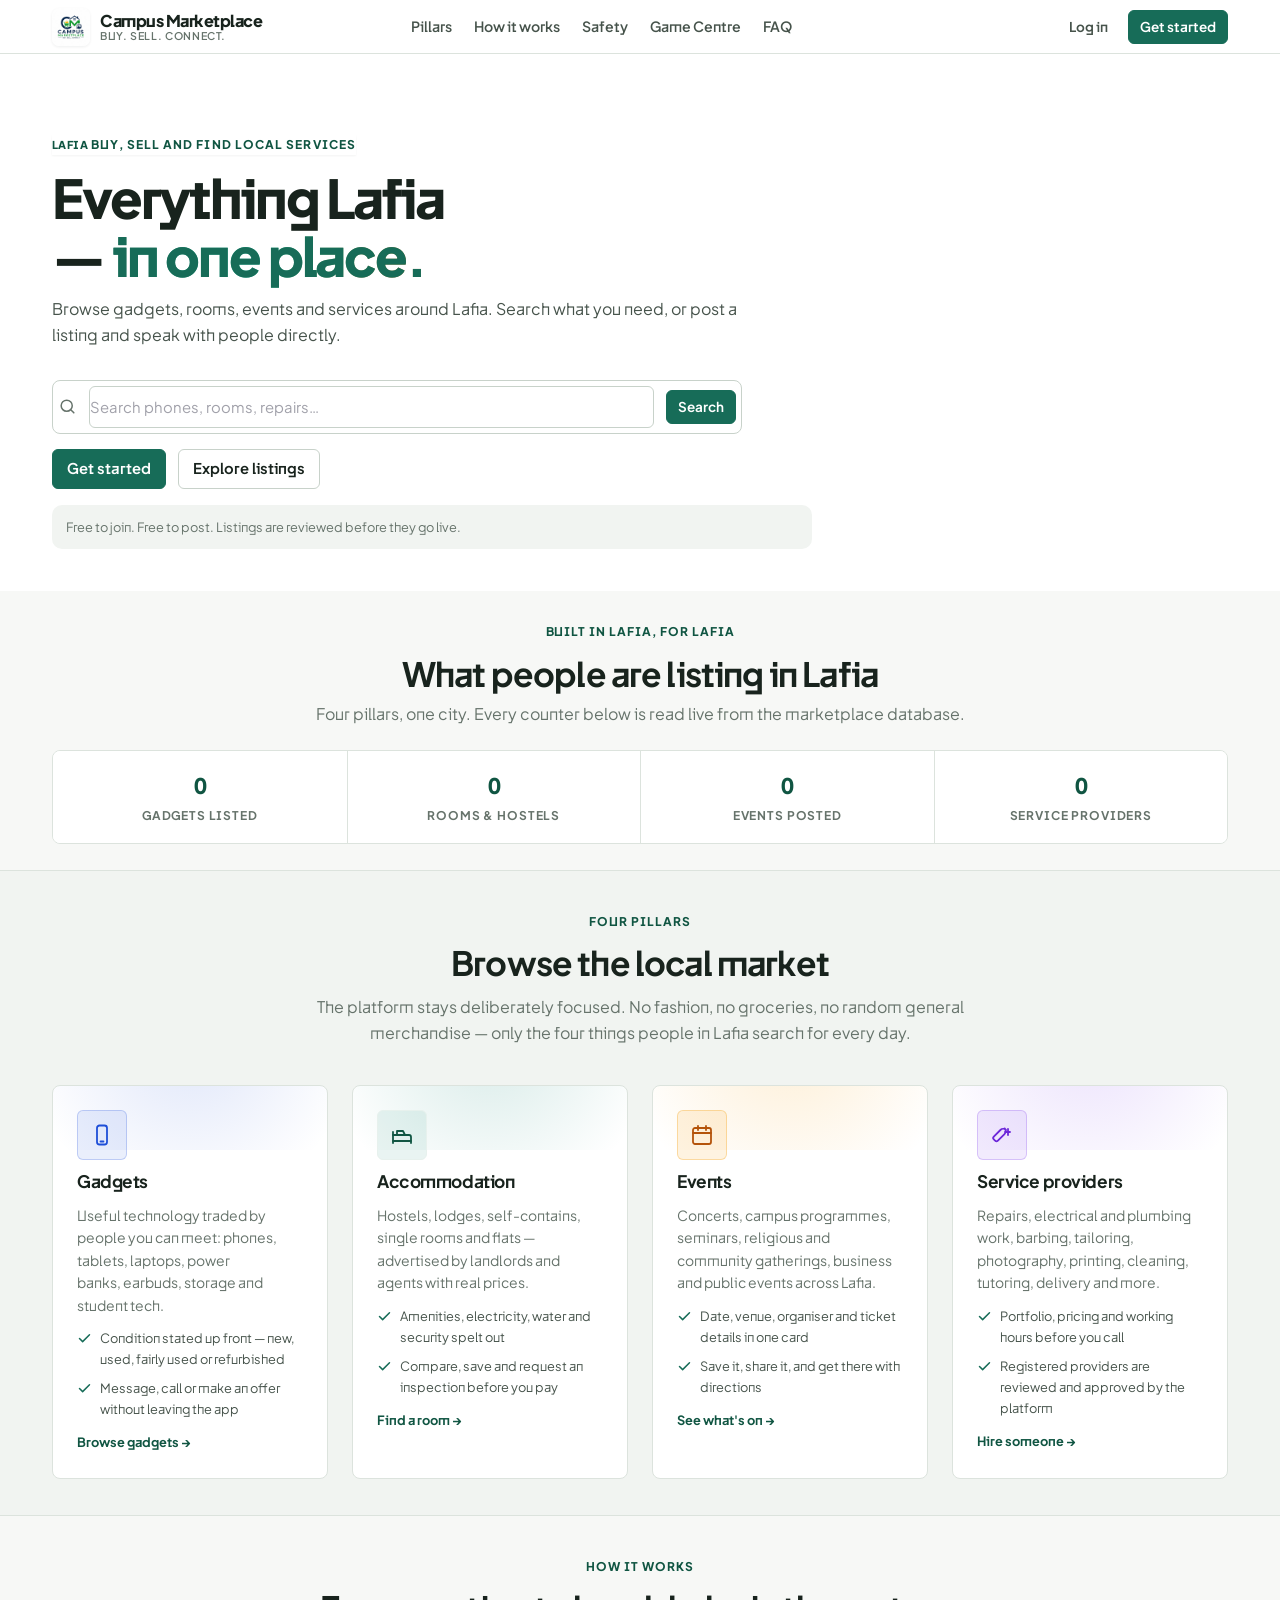
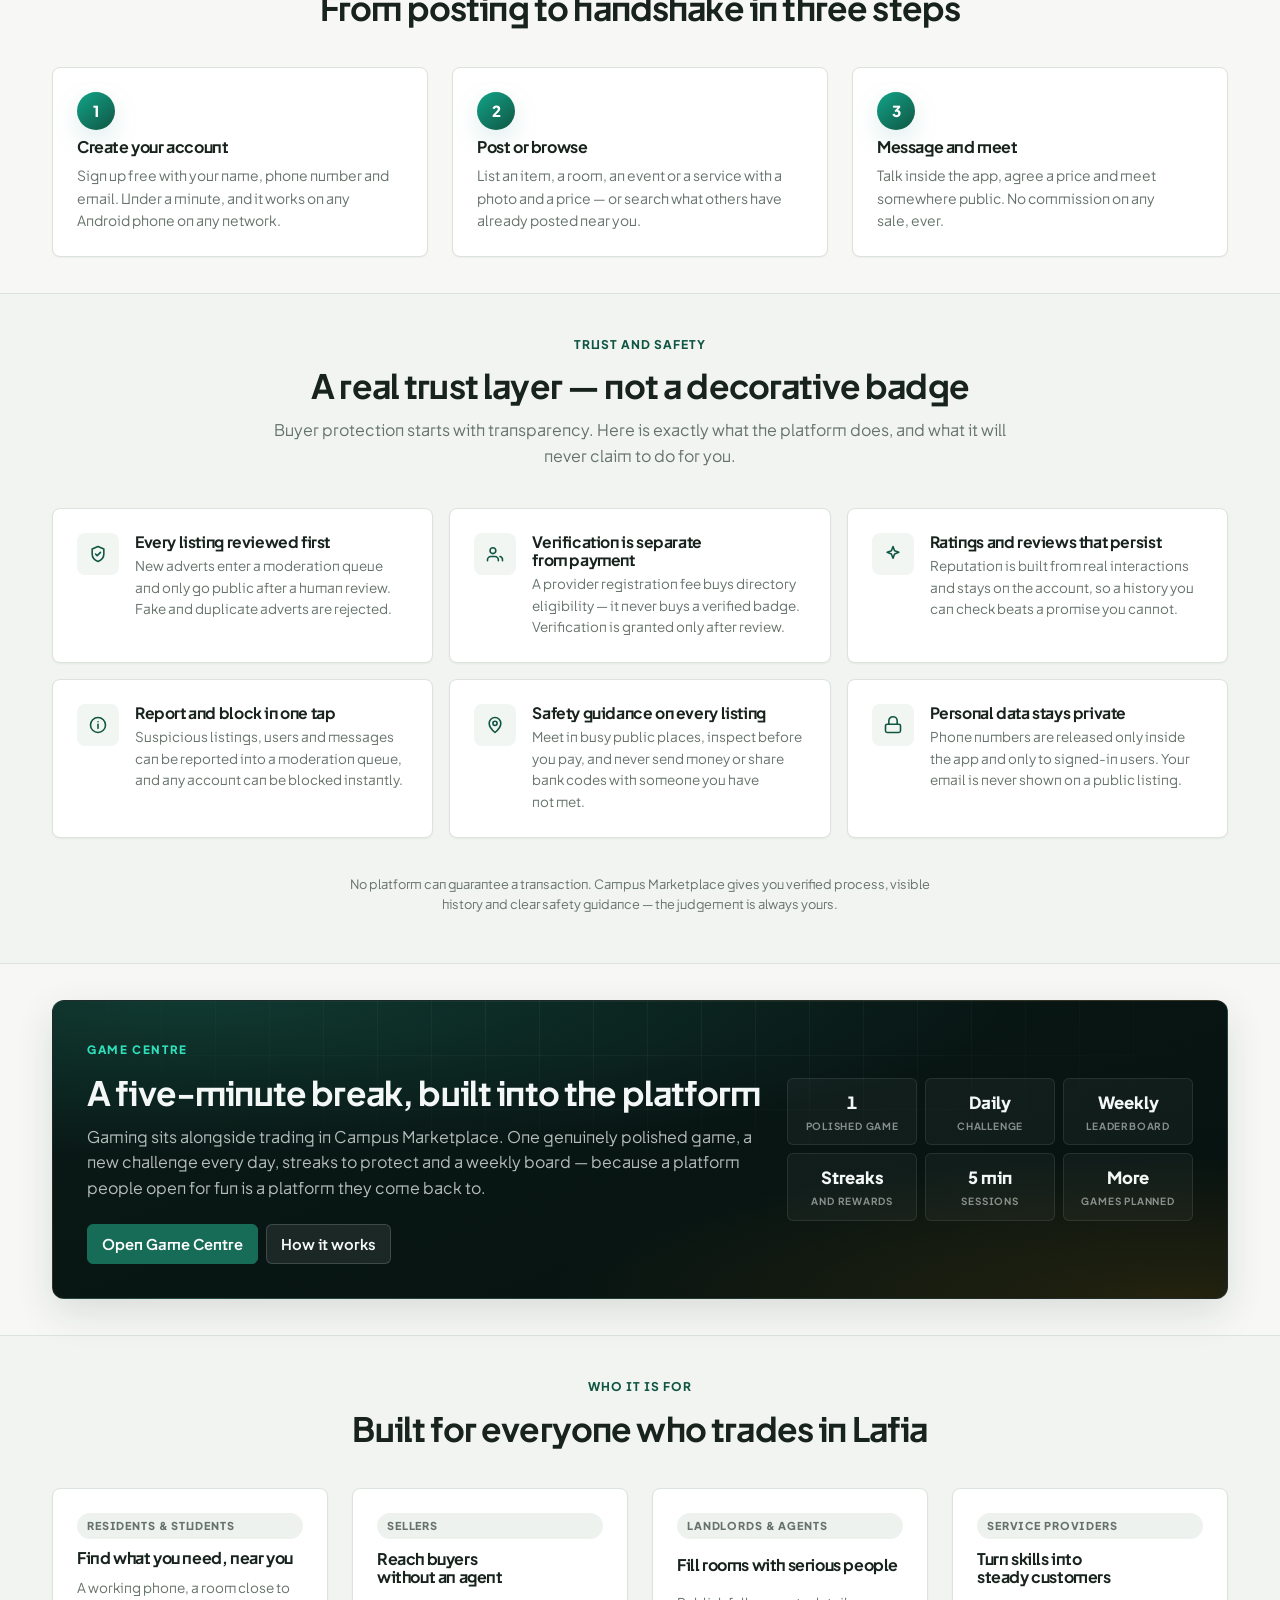
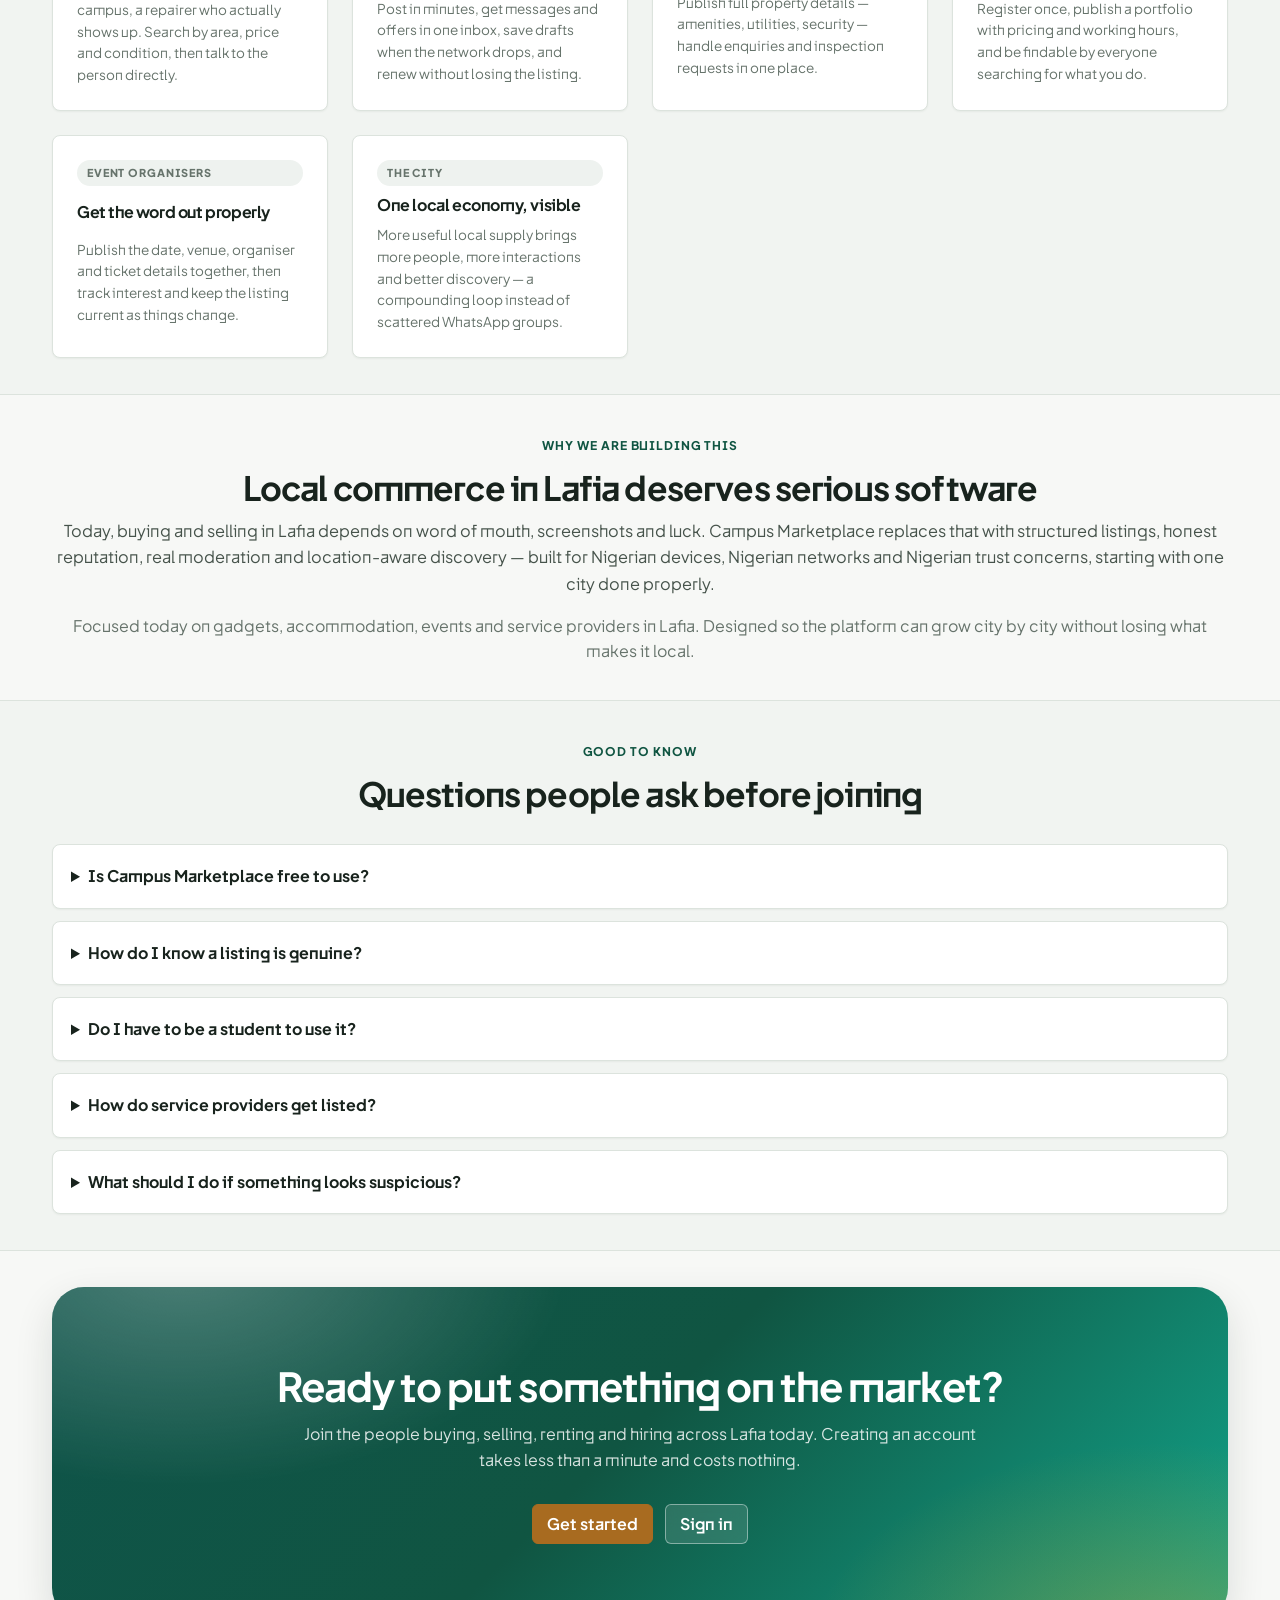
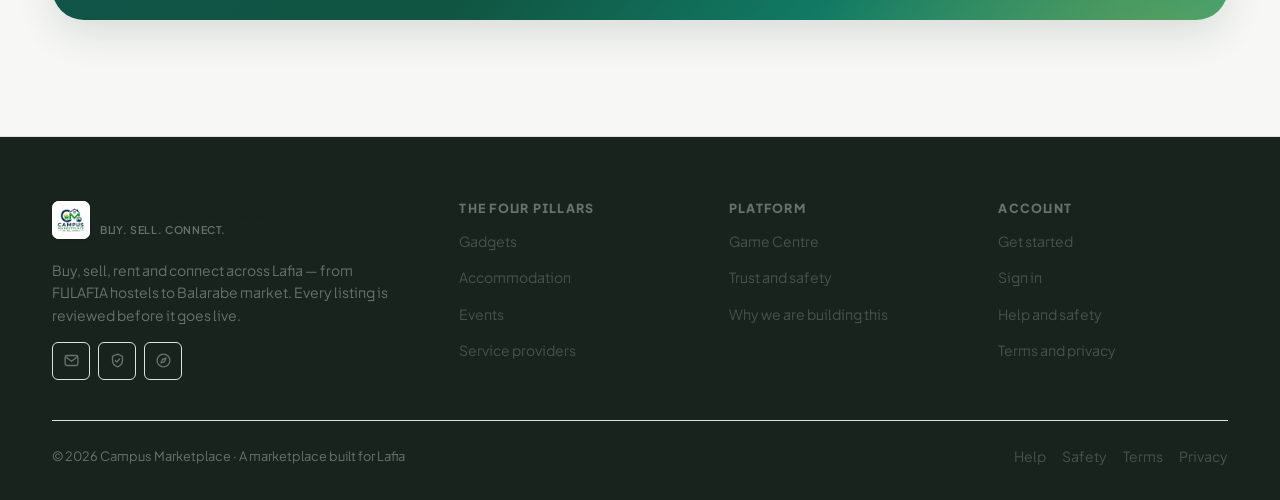
==== commit 1d08d320: "feat: redesign marketplace-first frontend experience" ====
--- a/frontend/pages/accommodation.html
+++ b/frontend/pages/accommodation.html
@@ -4,16 +4,18 @@
   <meta charset="UTF-8">
   <meta name="viewport" content="width=device-width, initial-scale=1.0">
   <meta name="theme-color" content="#0b8371">
-  <title>Hostels &amp; Lodges · Lafia Marketplace</title>
+  <title>Hostels &amp; Lodges · Campus Marketplace</title>
   <meta name="description" content="Hostels, lodges, self-contains and single rooms around FULAFIA and across Lafia. Compare prices and amenities, then contact the landlord or caretaker directly.">
 
-  <link rel="icon" type="image/svg+xml" href="../assets/images/logo.svg">
+  <link rel="icon" type="image/png" sizes="32x32" href="../assets/images/favicon-32.png">
+  <link rel="apple-touch-icon" href="../assets/images/campus-marketplace-icon-192.png">
   <link rel="preconnect" href="https://fonts.googleapis.com">
   <link rel="preconnect" href="https://fonts.gstatic.com" crossorigin>
   <link href="https://fonts.googleapis.com/css2?family=Plus+Jakarta+Sans:wght@400;500;600;700;800&display=swap" rel="stylesheet">
   <link rel="stylesheet" href="../css/style.css">
   <link rel="stylesheet" href="../css/responsive.css">
   <link rel="stylesheet" href="../css/premium.css">
+  <link rel="stylesheet" href="../css/commerce.css">
 
   <script src="../js/shell.js"></script>
 </head>
@@ -27,8 +29,8 @@
         <div>
           <span class="mk-kicker">Hostels &amp; Lodges</span>
           <h1>Find your next room in Lafia</h1>
-          <p>Hostels, lodges, self-contains and single rooms in Angwan Rimi, Bukan Sidi, Mararaba,
-             Tudun Amba, Akun and beyond. Real prices, real amenities, direct contact.</p>
+          <p>Hostels, lodges, self-contains and single rooms in Gandu, Angwan Rimi, Bukan Sidi,
+             Mararaba, Tudun Amba, Akun and beyond. Real prices, real amenities, direct contact.</p>
         </div>
         <div class="page-head__actions">
           <a class="btn btn-primary" href="post-listing.html#accommodation">Advertise a room</a>
--- a/frontend/css/style.css
+++ b/frontend/css/style.css
@@ -614,30 +614,10 @@
 /* --------------------------------------------------------------------------
    12. Toasts, modals, skeletons, empty states
    -------------------------------------------------------------------------- */
-.toast-stack {
-  position: fixed;
-  z-index: 400;
-  top: calc(var(--header-height) + 10px);
-  left: 12px; right: 12px;
-  display: flex; flex-direction: column; gap: 8px;
-  pointer-events: none;
-}
-.toast {
-  pointer-events: auto;
-  background: var(--surface);
-  border-left: 5px solid var(--brand);
-  border-radius: var(--radius-sm);
-  box-shadow: var(--shadow-lg);
-  padding: 12px 14px;
-  font-size: .88rem;
-  font-weight: 600;
-  color: var(--ink);
-  animation: slideIn .25s ease;
-}
-.toast.success { border-left-color: var(--success); }
-.toast.error { border-left-color: var(--danger); }
-.toast.info { border-left-color: var(--brand); }
-@keyframes slideIn { from { opacity: 0; transform: translateY(-8px); } to { opacity: 1; transform: none; } }
+/* Toasts are defined once, in premium.css, which loads after this sheet on
+   every page. This sheet used to position the same stack from the top at
+   z-index 400 — that duplicate is what could paint a toast behind the sticky
+   top bar, so it was removed rather than kept in sync. */
 
 .modal-backdrop {
   position: fixed; inset: 0; z-index: 350;
@@ -1044,11 +1024,22 @@
   border-radius: 12px;
   display: grid;
   place-items: center;
-  background: linear-gradient(150deg, #2563eb, #7c3aed);
-  box-shadow: 0 6px 18px rgba(37, 99, 235, .35);
+  overflow: hidden;
+  /* The official logo sits on a plate tinted by the admin's brand colour and
+     defaults to the logo's deep navy — the mark itself is never redrawn. */
+  background: var(--mark-plate, var(--brand-ink, #101f3d));
+  box-shadow: 0 6px 18px var(--mark-shadow, rgba(16, 31, 61, .35));
   color: #fff;
   font-weight: 800;
   font-size: .95rem;
+}
+.dash-brand-logo img,
+.dash-preview-mark img {
+  display: block;
+  width: 100%;
+  height: 100%;
+  object-fit: contain;
+  background: #fff;
 }
 .dash-brand-text { display: flex; flex-direction: column; line-height: 1.15; min-width: 0; }
 .dash-brand-text strong { color: var(--d-text); font-weight: 800; font-size: .98rem; letter-spacing: -.02em; }
@@ -1714,7 +1705,8 @@
 .dash-preview-brand { display: flex; align-items: center; gap: 12px; }
 .dash-preview-mark {
   width: 42px; height: 42px; border-radius: 13px; flex: none;
-  background: var(--d-brand); display: grid; place-items: center;
+  background: var(--mark-plate, var(--d-brand)); display: grid; place-items: center;
+  overflow: hidden;
   color: #fff; font-weight: 800;
 }
 .dash-preview-brand strong { display: block; color: var(--d-text); font-weight: 800; }
--- a/frontend/css/responsive.css
+++ b/frontend/css/responsive.css
@@ -13,7 +13,7 @@
   .hero-stats { grid-template-columns: repeat(2, 1fr); }
   .stat-grid { grid-template-columns: repeat(2, 1fr); }
   .contact-actions { grid-template-columns: repeat(2, 1fr); }
-  .toast-stack { left: auto; right: 16px; width: 340px; }
+  /* Toast placement is owned by premium.css, which loads after this sheet. */
 }
 
 /* --------------------------------------------------------------------------
--- a/frontend/css/premium.css
+++ b/frontend/css/premium.css
@@ -1,5 +1,5 @@
 /* ==========================================================================
-   premium.css — Lafia Marketplace design system + the two-zone experience.
+   premium.css — Campus Marketplace design system + the two-zone experience.
 
    Loaded AFTER style.css and responsive.css on every page, so the tokens
    below win the cascade and the whole light-themed site adopts this language.
@@ -44,6 +44,28 @@
   --brand-softer: var(--teal-50);
   --brand-soft: rgba(11, 131, 113, 0.10);
   --brand-ring: rgba(11, 131, 113, 0.28);
+
+  /* ---- Brand ink: the deep navy half of the official logo ----
+     The supplied artwork is deep navy + green, so the token system carries
+     both anchors: green (--brand) drives interaction, navy (--brand-ink)
+     carries identity — brand introduction, dark plates and the admin console.
+     This keeps the palette tonal rather than "one flat green everywhere". */
+  --navy-50: #eef2f9;
+  --navy-100: #d8e0ef;
+  --navy-200: #b3c1dd;
+  --navy-300: #8499c2;
+  --navy-400: #566fa3;
+  --navy-500: #334f86;
+  --navy-600: #1e3a6b;
+  --navy-700: #162d55;
+  --navy-800: #101f3d;
+  --navy-900: #0b172c;
+
+  --brand-ink: var(--navy-800);
+  --brand-ink-strong: var(--navy-900);
+  --brand-ink-soft: rgba(16, 31, 61, 0.10);
+  --brand-ink-line: rgba(16, 31, 61, 0.16);
+  --sh-ink: 0 10px 30px -8px rgba(16, 31, 61, .38);
 
   --accent: #f59e0b;
   --accent-dark: #d97706;
@@ -641,21 +663,33 @@
 }
 .empty-mark svg { width: 26px; height: 26px; }
 
-/* ---------------------------- 3.8 Toasts & modal ------------------------- */
+/* ---------------------------- 3.8 Toasts & modal -------------------------
+   premium.css owns toasts outright. The legacy sheet used to place the same
+   stack from the TOP at z-index 400, which is how a toast could be painted
+   behind the sticky top bar; one definition, declared last, removes the
+   disagreement. The stack sits above the bottom navigation on phones and well
+   clear of the top bar on every breakpoint. */
 .toast-stack {
   position: fixed;
-  z-index: 9000;
+  /* Above the modal backdrop (9500) and the lightbox (9600): a notification
+     must never be swallowed by whatever happens to be open at the time. */
+  z-index: 9900;
   left: 50%;
-  bottom: calc(var(--bottom-nav-height) + 16px);
+  bottom: calc(var(--bottom-nav-height) + 28px + env(safe-area-inset-bottom, 0px));
   transform: translateX(-50%);
   display: flex;
   flex-direction: column;
   gap: var(--sp-2);
-  width: min(94vw, 380px);
-  pointer-events: none;
+  width: min(94vw, 420px);
+  max-height: calc(100vh - var(--header-height) - var(--bottom-nav-height) - 32px);
+  pointer-events: none;              /* the gap between toasts must not eat taps */
 }
 .toast {
-  padding: 13px 16px;
+  display: flex;
+  align-items: flex-start;
+  gap: 10px;
+  min-width: 0;
+  padding: 12px 12px 12px 14px;
   border: 1px solid var(--line);
   border-left: 3px solid var(--brand);
   border-radius: var(--r);
@@ -665,11 +699,57 @@
   color: var(--ink);
   font-size: .875rem;
   font-weight: 600;
+  line-height: 1.45;
+  pointer-events: auto;              /* …but the toast itself is tappable */
+  animation: toastIn var(--t-slow) var(--ease-out);
   transition: opacity var(--t) var(--ease), transform var(--t) var(--ease);
 }
 .toast.success { border-left-color: var(--success); }
 .toast.error { border-left-color: var(--danger); }
 .toast.info { border-left-color: var(--info); }
+.toast.warning { border-left-color: var(--warning); }
+.toast__icon {
+  display: grid;
+  place-items: center;
+  width: 22px;
+  height: 22px;
+  flex: 0 0 auto;
+  margin-top: 1px;
+  border-radius: var(--r-full);
+  background: var(--surface-3);
+  color: var(--body);
+}
+.toast__icon svg { width: 15px; height: 15px; }
+.toast.success .toast__icon { background: var(--success-light); color: #08663f; }
+.toast.error .toast__icon { background: var(--danger-light); color: #991b1b; }
+.toast.info .toast__icon { background: var(--brand-soft); color: var(--brand-strong); }
+.toast.warning .toast__icon { background: var(--warning-soft); color: #8a4b06; }
+.toast__text { flex: 1 1 auto; min-width: 0; overflow-wrap: break-word; word-break: break-word; }
+.toast__close {
+  display: grid;
+  place-items: center;
+  width: 28px;
+  height: 28px;
+  flex: 0 0 auto;
+  margin: -4px -4px 0 0;
+  padding: 0;
+  border: 0;
+  border-radius: var(--r-full);
+  background: transparent;
+  color: var(--muted);
+  cursor: pointer;
+  transition: background var(--t-fast) var(--ease), color var(--t-fast) var(--ease);
+}
+.toast__close svg { width: 14px; height: 14px; }
+.toast__close:hover { background: var(--surface-3); color: var(--ink); }
+.toast__close:focus-visible { outline: 2px solid var(--brand); outline-offset: 1px; }
+/* Leaving animates down, the way it arrived. */
+.toast.is-leaving { opacity: 0; transform: translateY(10px); }
+@keyframes toastIn { from { opacity: 0; transform: translateY(14px) scale(.98); } to { opacity: 1; transform: none; } }
+@media (prefers-reduced-motion: reduce) {
+  .toast { animation: none; transition-duration: 1ms; }
+  .toast.is-leaving { transform: none; }
+}
 
 .modal-backdrop {
   position: fixed;
@@ -1015,6 +1095,16 @@
   font-weight: 800;
   letter-spacing: -0.03em;
   box-shadow: var(--sh-brand);
+}
+/* The mark is the owner's logo image rather than a text substitute. A square
+   source in a square box is drawn undistorted; `object-fit` simply states that
+   guarantee, and the white plate keeps the artwork legible on both the light
+   app bar and the dark marketing navigation. */
+img.mk-brand__mark {
+  display: block;
+  object-fit: contain;
+  background: #fff;
+  box-shadow: var(--sh-sm);
 }
 .mk-brand__text { display: grid; line-height: 1.12; min-width: 0; }
 .mk-brand__text strong { font-size: 1.015rem; font-weight: 800; color: var(--ink); letter-spacing: -0.03em; }
@@ -1664,7 +1754,7 @@
 .user-dashboard .fav-btn.active { color: #fff; background: #f43f5e; border-color: #f43f5e; }
 .user-dashboard .stars .star { color: var(--line-strong); }
 .user-dashboard .dash-topbar { background: rgba(250,250,250,.86); border-bottom: 1px solid var(--line); }
-.user-dashboard .dash-brand-logo { background: linear-gradient(140deg, var(--teal-400), var(--brand-strong)); box-shadow: var(--sh-brand); }
+.user-dashboard .dash-brand-logo { background: var(--mark-plate, var(--brand-ink)); box-shadow: var(--sh-ink); }
 .user-dashboard .dash-brand-text strong { color: var(--ink); }
 .user-dashboard .dash-brand-text small { color: var(--muted); }
 .user-dashboard .dash-btn { background: var(--surface); border-color: var(--line-strong); color: var(--ink); }
@@ -1860,7 +1950,13 @@
   .filter-grid { grid-template-columns: repeat(2, minmax(0, 1fr)); }
   .contact-actions { grid-template-columns: repeat(2, minmax(0, 1fr)); }
   .mk-mock__grid { grid-template-columns: repeat(2, minmax(0, 1fr)); }
-  .toast-stack { left: auto; right: 20px; bottom: 20px; transform: none; width: 360px; }
+  /* Toasts keep the bottom-centre geometry from the base rule below 1024px.
+     The old override here dropped them to `bottom: 20px` with `right: 20px`,
+     which parked them straight on top of the bottom navigation — still on
+     screen at every width under 1024px — and the sheet below this one
+     right-aligned them without resetting the centring transform, which pushed
+     them off the left edge between 480px and 559px. */
+  .toast-stack { width: min(94vw, 460px); }
   .auth-back { top: var(--sp-6); left: var(--sp-6); }
 }
 
@@ -1905,6 +2001,16 @@
   /* The bottom nav is a mobile affordance; desktop uses the top bar only. */
   .app-bottomnav { display: none; }
   body.has-app-shell { padding-bottom: 0; }
+  /* With the bottom navigation gone, toasts move to the corner the way a
+     desktop app does. This is the only rule that re-anchors the stack, so
+     there is exactly one toast geometry at every breakpoint. */
+  .toast-stack {
+    left: auto;
+    right: var(--gutter);
+    bottom: var(--gutter);
+    transform: none;
+    width: min(92vw, 420px);
+  }
 }
 
 @media (min-width: 1100px) {
@@ -2089,12 +2195,36 @@
   top: calc(100% + 10px);
   right: 0;
   width: min(88vw, 320px);
+  /* The "nothing exceeds its container" guard caps .popover at 100%, and for an
+     absolutely positioned panel that means 100% of the 42px bell it hangs from —
+     which is how the notification centre rendered a character wide. An explicit
+     viewport-relative cap, declared later in the sheet, wins over it. */
+  max-width: calc(100vw - 24px);
+  max-height: calc(100vh - var(--header-height) - 24px);
   padding: 6px;
   background: var(--surface);
   border: 1px solid var(--line);
   border-radius: var(--r-md);
   box-shadow: var(--sh-xl);
+  overflow: auto;
+  overscroll-behavior: contain;
   animation: mkPop var(--t) var(--ease-out);
+}
+/*
+ * The bell sits mid-cluster on a phone, so the notification centre cannot be
+ * anchored to it: at 390px a 320px panel hanging off the bell's right edge
+ * started 21px outside the viewport, and the location picker — which is
+ * anchored to the far left — pulled it out of shape from the other side. The
+ * centre is anchored to the viewport instead, so it is always fully on screen
+ * and always a comfortable reading width. Presentation is inherited from
+ * `.popover`; only the anchoring differs.
+ */
+#app-notif-panel {
+  position: fixed;
+  top: calc(var(--header-height) + 8px);
+  right: var(--gutter);
+  width: min(92vw, 380px);
+  max-width: calc(100vw - 2 * var(--gutter));
 }
 .popover__head {
   display: flex;
@@ -2180,7 +2310,7 @@
   box-shadow: 0 0 0 2px var(--surface);
 }
 
-.notif-list { max-height: 380px; overflow: auto; }
+.notif-list { max-height: min(52vh, 380px); overflow: auto; overscroll-behavior: contain; }
 .notif-item {
   display: grid;
   grid-template-columns: 34px minmax(0, 1fr);
@@ -2208,7 +2338,10 @@
 .notif-item.is-unread .notif-item__mark { background: var(--brand); color: #fff; }
 .notif-item__mark svg { width: 17px; height: 17px; }
 .notif-item__body strong { display: block; font-size: .845rem; color: var(--ink); font-weight: 700; }
-.notif-item__body p { margin: 2px 0 0; font-size: .78rem; color: var(--muted); }
+/* A <p> cannot legally sit inside a <span> inside a <button>, so the row body
+   is a span. `p` is kept for any cached markup. */
+.notif-item__body p,
+.notif-item__text { display: block; margin: 2px 0 0; font-size: .78rem; color: var(--muted); }
 .notif-item__body time { display: block; margin-top: 3px; font-size: .7rem; color: var(--muted-2); }
 
 /* ==========================================================================
@@ -3036,3 +3169,105 @@
   .mk-footer__bottom nav a { display: inline-block; padding-block: 6px; padding-inline: 2px; }
   .auth-switch a { display: inline-block; padding-block: 5px; padding-inline: 2px; }
 }
+
+/* ==========================================================================
+   BRAND SPLASH — the product introduction
+   The locked product name (§A), the official supplied logo (§B) and the
+   prototype's Splash screen (§E). Shown once per browsing session on the
+   landing and auth-entry screens, then removed from the DOM.
+
+   It is pure chrome: aria-hidden + pointer-events:none (so it can never be
+   read, clicked or measured as content), position:fixed (so it can never
+   move layout or add horizontal scroll) and short (so it never delays the
+   app). Deep navy carries the identity here — the green is an accent, which
+   is why the splash reads as a brand moment rather than "teal everywhere".
+   ========================================================================== */
+.brand-splash {
+  position: fixed;
+  inset: 0;
+  z-index: 9400;               /* under modals (9500) and toasts (9900) */
+  display: grid;
+  place-items: center;
+  padding: var(--sp-5);
+  background:
+    radial-gradient(120% 88% at 50% 0%, rgba(11, 131, 113, .30), transparent 60%),
+    var(--brand-ink);
+  pointer-events: none;
+  overflow: hidden;
+  animation: splashOut 260ms var(--ease) 560ms both;
+}
+.brand-splash.is-leaving { animation: splashOut 240ms var(--ease) both; }
+
+.brand-splash__inner {
+  display: flex;
+  flex-direction: column;
+  align-items: center;
+  gap: var(--sp-4);
+  text-align: center;
+  animation: splashIn 560ms var(--ease) both;
+}
+.brand-splash__mark {
+  display: block;
+  width: 104px;
+  height: 104px;
+  border-radius: var(--r-lg);
+  object-fit: contain;
+  background: #fff;
+  box-shadow: var(--sh-ink), 0 0 0 1px rgba(255, 255, 255, .16);
+}
+.brand-splash__name {
+  margin: 0;
+  color: #fff;
+  font-size: clamp(1.45rem, 6vw, 1.9rem);
+  font-weight: 800;
+  letter-spacing: -.02em;
+  line-height: 1.15;
+}
+.brand-splash__tagline {
+  margin: -6px 0 0;
+  color: var(--teal-300);
+  font-size: .88rem;
+  font-weight: 700;
+  letter-spacing: .08em;
+  text-transform: uppercase;
+}
+.brand-splash__where { margin: 0; color: rgba(255, 255, 255, .74); font-size: .82rem; font-weight: 600; }
+.brand-splash__bar {
+  width: 132px;
+  height: 3px;
+  border-radius: var(--r-full);
+  background: rgba(255, 255, 255, .16);
+  overflow: hidden;
+}
+.brand-splash__bar span {
+  display: block;
+  height: 100%;
+  width: 42%;
+  border-radius: inherit;
+  background: linear-gradient(90deg, var(--teal-400), var(--teal-200));
+  animation: splashBar 820ms var(--ease) both;
+}
+
+@keyframes splashIn {
+  from { opacity: 0; transform: translateY(10px) scale(.94); }
+  to   { opacity: 1; transform: none; }
+}
+@keyframes splashOut {
+  to { opacity: 0; visibility: hidden; }
+}
+@keyframes splashBar {
+  from { transform: translateX(-100%); }
+  to   { transform: translateX(240%); }
+}
+
+@media (prefers-reduced-motion: reduce) {
+  .brand-splash,
+  .brand-splash__inner,
+  .brand-splash__bar span { animation: none; }
+}
+@media (max-width: 380px) {
+  .brand-splash__mark { width: 88px; height: 88px; }
+}
+@media (min-width: 1024px) {
+  .brand-splash__mark { width: 128px; height: 128px; }
+}
--- a/frontend/css/commerce.css
+++ b/frontend/css/commerce.css
@@ -0,0 +1,430 @@
+/*
+ * Campus Marketplace UI refresh.
+ * A compact marketplace surface with clear type, restrained colour and
+ * consistent controls. Loaded after the legacy sheets so interactions and
+ * page hooks stay unchanged while presentation becomes coherent.
+ */
+:root {
+  --brand: #176c58;
+  --brand-dark: #105542;
+  --brand-strong: #105542;
+  --brand-soft: #e7f1ed;
+  --brand-softer: #f1f6f3;
+  --brand-light: #e7f1ed;
+  --ink: #18231d;
+  --body: #46534b;
+  --muted: #66736b;
+  --line: #dce3dd;
+  --line-strong: #c8d2ca;
+  --surface: #fff;
+  --surface-2: #f6f8f6;
+  --surface-3: #eef2ef;
+  --canvas: #f7f8f6;
+  --chip: #f1f4f1;
+  --accent: #aa6d23;
+  --radius: 8px;
+  --radius-lg: 12px;
+  --radius-sm: 6px;
+  --r: 8px;
+  --r-sm: 6px;
+  --r-md: 8px;
+  --r-lg: 12px;
+  --sh-xs: 0 1px 2px rgba(18, 35, 26, .05);
+  --sh-sm: 0 1px 3px rgba(18, 35, 26, .07);
+  --sh-md: 0 5px 16px rgba(18, 35, 26, .08);
+  --sh-lg: 0 10px 28px rgba(18, 35, 26, .1);
+  --sh-xl: 0 14px 38px rgba(18, 35, 26, .12);
+  --shadow-sm: 0 1px 3px rgba(18, 35, 26, .07);
+  --shadow: 0 5px 16px rgba(18, 35, 26, .08);
+  --shadow-lg: 0 12px 32px rgba(18, 35, 26, .13);
+  --focus-ring: 0 0 0 3px rgba(23, 108, 88, .18);
+}
+
+html { scroll-behavior: smooth; }
+body { background: var(--canvas); color: var(--body); font-family: "Plus Jakarta Sans", "Segoe UI", system-ui, sans-serif; }
+body, button, input, select, textarea { font-family: "Plus Jakarta Sans", "Segoe UI", system-ui, sans-serif; }
+body :focus-visible { outline: 2px solid var(--brand); outline-offset: 2px; box-shadow: var(--focus-ring); }
+body :focus:not(:focus-visible) { outline: none; }
+h1, h2, h3, h4 { color: var(--ink); letter-spacing: -.025em; }
+p { line-height: 1.6; }
+a { color: var(--brand-dark); }
+.container { width: min(100% - 32px, 1240px); }
+.section { padding-block: 36px; }
+.section-tight { padding-block: 26px; }
+
+.btn {
+  min-height: 40px;
+  padding: 0 14px;
+  border-radius: 6px;
+  box-shadow: none;
+  font-weight: 650;
+  letter-spacing: 0;
+  transition: background-color .16s ease, border-color .16s ease, color .16s ease;
+}
+.btn:hover { transform: none; box-shadow: none; }
+.btn-primary { background: var(--brand); border-color: var(--brand); color: #fff; }
+.btn-primary:hover { background: var(--brand-dark); border-color: var(--brand-dark); }
+.btn-outline { background: #fff; border-color: var(--line-strong); color: var(--ink); }
+.btn-outline:hover { border-color: var(--brand); color: var(--brand-dark); background: var(--brand-softer); }
+.btn-accent { background: #a86b20; border-color: #a86b20; color: #fff; }
+.btn-ghost { color: var(--body); }
+.btn-ghost:hover { color: var(--brand-dark); background: var(--brand-softer); }
+.btn-sm { min-height: 34px; padding-inline: 11px; }
+.card, .form-card, .filter-panel, .table-wrap, .modal { border-radius: 8px; box-shadow: var(--sh-xs); }
+.card { border-color: var(--line); }
+.card-pad { padding: 18px; }
+.form-card { background: #fff; border: 1px solid var(--line); padding: clamp(18px, 3vw, 28px); }
+input:not([type="checkbox"]):not([type="radio"]):not([type="color"]), select, textarea {
+  min-height: 42px;
+  border: 1px solid var(--line-strong);
+  border-radius: 6px;
+  background: #fff;
+  color: var(--ink);
+  box-shadow: none;
+}
+textarea { min-height: 110px; }
+input:focus, select:focus, textarea:focus { border-color: var(--brand); box-shadow: var(--focus-ring); outline: none; }
+label, legend { color: var(--ink); font-weight: 650; }
+.field-hint, .form-note { color: var(--muted); }
+.badge { padding: 4px 7px; border-radius: 4px; font-weight: 650; }
+.chip { min-height: 34px; padding: 0 11px; border-radius: 6px; background: #fff; border-color: var(--line); color: var(--body); box-shadow: none; }
+.chip.active { background: var(--brand); border-color: var(--brand); color: #fff; }
+.tabs { gap: 2px; padding: 3px; border-radius: 8px; background: var(--surface-3); }
+.tabs button { min-height: 38px; padding-inline: 13px; border-radius: 6px; }
+.tabs button.active { color: var(--brand-dark); box-shadow: none; }
+.empty-state { border-radius: 8px; background: #fff; border-color: var(--line); box-shadow: none; }
+.skeleton { border-radius: 6px; }
+
+/* Marketing landing: a short invitation, then the real marketplace pillars. */
+.mk-hero {
+  min-height: 0;
+  padding: clamp(38px, 7vw, 76px) 0 42px;
+  background: #fff;
+  clip-path: none;
+}
+.mk-hero__bg, .mk-hero__art { display: none !important; }
+.mk-hero__inner { display: block; max-width: 1240px; }
+.mk-hero__copy { max-width: 760px; }
+.mk-hero__pill { display: inline-block; padding: 0; border: 0; border-radius: 0; background: transparent; color: var(--brand-dark); font-size: .75rem; font-weight: 750; letter-spacing: .09em; text-transform: uppercase; }
+.mk-hero__pill b { padding: 0; border-radius: 0; background: none; color: inherit; }
+.mk-hero h1 { max-width: 13ch; margin: 12px 0; font-size: clamp(2rem, 1.4rem + 3.2vw, 3.35rem); line-height: 1.08; letter-spacing: -.04em; }
+.mk-hero h1 em { color: var(--brand); font-style: normal; }
+.mk-lede { max-width: 60ch; margin-bottom: 20px; color: var(--body); font-size: 1rem; }
+.mk-search { max-width: 690px; }
+.mk-search__field { min-height: 54px; padding: 5px; border: 1px solid var(--line-strong); border-radius: 8px; background: #fff; box-shadow: none; }
+.mk-search__field:focus-within { border-color: var(--brand); box-shadow: var(--focus-ring); }
+.mk-search__field input { min-height: 42px; }
+.mk-cta-row { margin-top: 15px; }
+.mk-hero .form-note { margin-top: 10px; }
+.mk-stats { gap: 0; border: 1px solid var(--line); border-radius: 8px; background: #fff; box-shadow: none; }
+.mk-stat { padding: 17px 12px; }
+.mk-stat + .mk-stat { border-left: 1px solid var(--line); }
+.mk-stat__value { color: var(--brand-dark); font-size: 1.35rem; }
+.mk-stat__label { color: var(--muted); font-size: .75rem; }
+.section-surface { background: #f1f4f1; }
+.mk-feature, .pl-card { border: 1px solid var(--line); border-radius: 8px; background: #fff; box-shadow: none; }
+.mk-feature:hover, .pl-card:hover { transform: none; box-shadow: var(--sh-sm); }
+.pl-card__icon, .feature-mark { border-radius: 6px; box-shadow: none; }
+.mk-kicker { color: var(--brand-dark); font-size: .75rem; font-weight: 750; letter-spacing: .08em; text-transform: uppercase; }
+.mk-feature__link { color: var(--brand-dark); font-weight: 700; }
+.mk-footer { background: #18231d; }
+.mk-nav, .mk-nav.is-stuck { padding-block: 7px; background: #fff; border-bottom: 1px solid var(--line); box-shadow: none; backdrop-filter: none; -webkit-backdrop-filter: none; }
+.mk-nav__links a { padding: 8px 10px; border-radius: 6px; }
+.mk-brand__mark { border-radius: 7px; box-shadow: none; }
+.mk-burger { border-radius: 6px; }
+.mk-drawer { box-shadow: -8px 0 26px rgba(18,35,26,.12); }
+
+/* Shared application shell. */
+.app-topbar { padding: 6px 0; background: #fff; border-bottom-color: var(--line); box-shadow: 0 1px 2px rgba(18,35,26,.04); backdrop-filter: none; -webkit-backdrop-filter: none; }
+.app-topbar .container { width: min(100% - 28px, 1320px); }
+.app-search, .app-avatar { border-radius: 6px; box-shadow: none; }
+.app-search { border-color: var(--line); }
+.app-loc, .icon-btn { border-radius: 6px; box-shadow: none; }
+.popover { border-radius: 8px; box-shadow: var(--sh-md); }
+.app-avatar { min-height: 38px; padding-right: 9px; }
+.app-avatar__initials { border-radius: 5px; background: var(--brand); }
+.app-menu { border-radius: 8px; box-shadow: var(--sh-lg); }
+.app-menu a, .app-menu button { border-radius: 5px; }
+.app-bottomnav { gap: 0; padding: 4px 8px calc(4px + env(safe-area-inset-bottom, 0px)); background: #fff; border-top-color: var(--line); box-shadow: 0 -2px 8px rgba(18,35,26,.05); backdrop-filter: none; -webkit-backdrop-filter: none; }
+.app-bottomnav a { min-height: 48px; gap: 2px; border-radius: 5px; font-size: .68rem; }
+.app-bottomnav a.active { background: transparent; color: var(--brand-dark); }
+.app-bottomnav a.active::before { display: none; }
+.app-bottomnav .app-nav-fab i { width: 38px; height: 38px; margin-top: -12px; border-radius: 8px; background: var(--brand); box-shadow: none; }
+.app-bottomnav .app-nav-fab:hover i { transform: none; }
+.page-head { margin-bottom: 0; padding: 22px 0 18px; border-bottom: 1px solid var(--line); background: var(--canvas); }
+.page-head__inner { align-items: center; }
+.page-head h1 { margin-bottom: 3px; font-size: clamp(1.4rem, 1.1rem + 1.2vw, 1.9rem); }
+.page-head p { font-size: .86rem; }
+
+/* Home feed: search and actual listings lead. */
+.marketplace-home { padding-bottom: 26px; }
+.marketplace-intro { padding-block: 20px 14px; border: 0; background: transparent; }
+.marketplace-intro .page-head__inner { align-items: end; }
+.marketplace-intro h1 { font-size: clamp(1.45rem, 1.15rem + 1.2vw, 1.9rem); }
+.marketplace-intro .mk-kicker { letter-spacing: .04em; text-transform: none; }
+.marketplace-content { padding-top: 12px; }
+.market-toolbar { display: grid; grid-template-columns: minmax(0, 1fr) auto auto; gap: 9px; align-items: center; margin-bottom: 12px; }
+.market-search { display: flex; align-items: center; min-width: 0; min-height: 44px; padding: 0 4px 0 12px; gap: 9px; border: 1px solid var(--line-strong); border-radius: 7px; background: #fff; box-shadow: none; }
+.market-search:focus-within { border-color: var(--brand); box-shadow: var(--focus-ring); }
+.market-search > svg { width: 18px; height: 18px; color: var(--muted); }
+.market-search input { min-width: 0; min-height: 40px; padding: 0; border: 0; box-shadow: none; }
+.market-search input:focus { box-shadow: none; }
+.market-search .btn { min-height: 34px; }
+.market-sort-control { display: flex; align-items: center; gap: 7px; white-space: nowrap; font-size: .78rem; }
+.market-sort-control select { min-height: 42px; padding: 0 28px 0 10px; }
+.market-filter-toggle { min-height: 42px; }
+.market-filter-toggle svg { width: 17px; height: 17px; margin-right: 5px; vertical-align: -3px; }
+.market-filter-panel { display: none; margin: 0 0 13px; padding: 14px; border-radius: 7px; box-shadow: none; }
+.market-filter-panel.open { display: block; }
+.filter-panel:not(.market-filter-panel) { display: block; }
+.market-filter-fields { display: grid; grid-template-columns: 1fr 1fr 1fr; gap: 12px; align-items: end; }
+.market-filter-group { min-width: 0; margin: 0; padding: 0; border: 0; }
+.market-filter-group legend, .market-filter-group legend span { margin-bottom: 6px; font-size: .82rem; }
+.market-price-fields { display: grid; grid-template-columns: 1fr 1fr; gap: 8px; }
+.market-price-fields input, .market-filter-fields input, .market-filter-fields select { width: 100%; }
+.market-filter-panel .filter-actions { margin-top: 12px; }
+.market-filter-panel .form-group { margin: 0; }
+.market-filter-panel .form-group label { display: block; margin-bottom: 5px; font-size: .82rem; }
+body[data-page="events"] .filter-grid,
+body[data-page="services"] .filter-grid { grid-template-columns: repeat(3, minmax(0,1fr)); gap: 11px; align-items: end; }
+body[data-page="events"] .filter-grid .form-group,
+body[data-page="services"] .filter-grid .form-group { min-width: 0; margin-bottom: 0; }
+.pillar-row { display: grid; grid-template-columns: repeat(4, minmax(0,1fr)); gap: 8px; margin: 12px 0 18px; }
+.pillar-tile { min-width: 0; min-height: 62px; display: flex; align-items: center; gap: 9px; padding: 9px 10px; border: 1px solid var(--line); border-radius: 7px; background: #fff; box-shadow: none; }
+.pillar-tile:hover { border-color: var(--brand); color: var(--brand-dark); transform: none; box-shadow: none; }
+.pillar-tile__icon { width: 32px; height: 32px; flex: 0 0 32px; border-radius: 6px; background: var(--brand-softer); color: var(--brand-dark); }
+.pillar-tile strong { display: block; color: var(--ink); font-size: .78rem; line-height: 1.3; }
+.pillar-tile small { display: block; margin-top: 2px; color: var(--muted); font-size: .68rem; line-height: 1.35; }
+.market-category-chips { margin-bottom: 16px; padding-bottom: 2px; gap: 6px; }
+.home-market-layout { grid-template-columns: minmax(0, 1fr); gap: 20px; }
+.home-results { min-width: 0; }
+.home-results .section-head { align-items: center; margin-bottom: 11px; }
+.home-results .section-head h2 { font-size: 1.1rem; }
+.home-results .section-head p { margin-top: 3px; font-size: .78rem; }
+.home-aside { display: grid; grid-template-columns: 1fr 1fr; gap: 10px; align-content: start; }
+.home-aside-block { min-width: 0; padding: 13px; border: 1px solid var(--line); border-radius: 8px; background: #fff; }
+.home-aside-heading { display: flex; align-items: center; justify-content: space-between; gap: 8px; }
+.home-aside-heading h2 { margin: 0; font-size: .9rem; }
+.home-aside-heading a { font-size: .74rem; font-weight: 700; white-space: nowrap; }
+.home-aside-block > p { margin: 4px 0 8px; font-size: .74rem; }
+.home-discovery { margin-top: 26px; }
+.discovery-row { margin-top: 24px; padding-top: 18px; border-top: 1px solid var(--line); }
+.discovery-row .section-head { margin-bottom: 10px; }
+.discovery-row h2 { font-size: 1.08rem; }
+.home-game-section { margin-top: 30px; padding-top: 20px; border-top: 1px solid var(--line); }
+.home-secondary-heading { margin-bottom: 10px; }
+.home-secondary-heading h2 { margin: 0; font-size: 1.05rem; }
+.home-secondary-heading p { margin: 2px 0 0; font-size: .8rem; }
+.home-game-section .game-module { border-radius: 8px; box-shadow: none; }
+
+/* Listing cards: keep price and condition visible, without oversized shells. */
+.grid-cards { grid-template-columns: repeat(2, minmax(0, 1fr)); gap: 10px; }
+.listing-card { min-width: 0; border: 1px solid var(--line); border-radius: 7px; box-shadow: none; }
+.listing-card:hover { transform: none; box-shadow: var(--sh-sm); border-color: var(--line-strong); }
+.listing-thumb { aspect-ratio: 4 / 3; background: #edf1ed; }
+.listing-thumb img { transition: none; }
+.listing-card:hover .listing-thumb img { transform: none; }
+.listing-body { gap: 4px; padding: 10px; }
+.listing-title { font-size: .82rem; line-height: 1.35; }
+.listing-price { color: var(--brand-dark); font-size: .94rem; }
+.listing-meta { align-items: flex-start; font-size: .68rem; }
+.listing-flags { top: 6px; left: 6px; gap: 3px; }
+.listing-flags .badge { font-size: .62rem; }
+.fav-btn { top: 6px; right: 6px; width: 31px; height: 31px; border: 1px solid var(--line); background: #fff; box-shadow: none; }
+.pagination { margin-top: 15px; }
+
+/* Listing detail order: title, price and contact stay first on every screen. */
+.detail-grid {
+  display: grid;
+  grid-template-columns: minmax(0, 1.35fr) minmax(300px, .85fr);
+  grid-template-areas: "gallery summary" "gallery seller" "description seller";
+  gap: 14px;
+  align-items: start;
+}
+.detail-summary { grid-area: summary; min-width: 0; box-shadow: none; }
+.detail-gallery-column { grid-area: gallery; min-width: 0; }
+.detail-description { grid-area: description; min-width: 0; box-shadow: none; }
+.detail-seller-column { grid-area: seller; display: grid; gap: 10px; min-width: 0; }
+.detail-seller-card .card { box-shadow: none; }
+.detail-safety-card { box-shadow: none; }
+.detail-summary h1 { margin: 8px 0 4px; font-size: clamp(1.35rem, 1.1rem + 1.2vw, 1.8rem); line-height: 1.2; }
+.detail-summary .price-tag { margin: 7px 0 3px; color: var(--brand-dark); font-size: 1.55rem; }
+.detail-summary > p { margin: 0 0 12px; font-size: .8rem; }
+.detail-summary .contact-actions { margin-top: 12px; }
+.detail-primary-actions { margin-top: 14px; }
+.detail-primary-actions .contact-actions { grid-template-columns: 1fr 1fr; gap: 7px; }
+.detail-primary-actions .contact-actions .btn { min-width: 0; padding-inline: 8px; }
+.detail-primary-actions .contact-actions .btn-primary { grid-column: 1 / -1; }
+.detail-primary-actions #offer-slot:empty { display: none; }
+.gallery, .gallery__stage, .detail-placeholder { border-radius: 7px; }
+.gallery__stage { background: #eef1ed; }
+.gallery__thumbs { gap: 6px; padding-top: 7px; }
+.gallery__thumb { border-radius: 5px; }
+.detail-description h2 { margin-bottom: 8px; font-size: 1.05rem; }
+.detail-description h3 { font-size: .9rem; }
+.spec-list li { padding-block: 9px; }
+.seller-box { align-items: flex-start; }
+.seller-avatar { border-radius: 8px; background: var(--brand); }
+.status-note { box-shadow: none; }
+
+/* Forms, saved items, messages, profiles, and admin tools share the same tone. */
+.auth-page { min-height: calc(100vh - var(--header-height)); background: var(--canvas); }
+.auth-page__bg { display: none !important; }
+.auth-card { padding: clamp(20px, 3vw, 30px); border: 1px solid var(--line); border-radius: 9px; background: #fff; box-shadow: var(--sh-sm); backdrop-filter: none; -webkit-backdrop-filter: none; }
+.auth-back { border-radius: 6px; background: #fff; box-shadow: none; backdrop-filter: none; }
+.auth-head { margin-bottom: 18px; }
+.form-row { gap: 14px; }
+.fieldset { border-color: var(--line); border-radius: 7px; }
+.check-chip { border-radius: 6px; }
+.msg-shell { gap: 12px; }
+.msg-thread__row { border-radius: 7px; box-shadow: none; }
+.msg-thread__row:hover { transform: none; box-shadow: none; }
+.msg-thread__row.is-active { background: var(--brand-softer); box-shadow: none; }
+.msg-thread__avatar { border-radius: 7px; background: var(--brand); }
+.msg-pane { border-radius: 8px; box-shadow: none; }
+.msg-pane__head { background: #fff; }
+.msg-context { background: var(--brand-softer); }
+.msg-context__thumb { border-radius: 5px; }
+.msg-bubble { border-radius: 8px; }
+.msg-filters { margin-bottom: 12px; }
+
+body[data-page="admin"], body[data-page="profile"] { background: var(--canvas); }
+.admin-dashboard, .user-dashboard {
+  --d-bg: #f7f8f6;
+  --d-surface: #fff;
+  --d-surface-2: #f6f8f6;
+  --d-surface-3: #eef2ef;
+  --d-line: #dce3dd;
+  --d-line-strong: #c8d2ca;
+  --d-text: #18231d;
+  --d-text-2: #46534b;
+  --d-text-3: #66736b;
+  --d-brand: #176c58;
+  --d-brand-hover: #105542;
+  --d-brand-soft: #e7f1ed;
+  --d-success: #267a4b;
+  --d-success-soft: #e8f3eb;
+  --d-danger: #b84343;
+  --d-danger-soft: #f8eceb;
+  --d-warning: #94601e;
+  --d-warning-soft: #f8f1e6;
+  --d-radius-sm: 6px;
+  --d-radius: 8px;
+  --d-radius-lg: 10px;
+  --d-shadow: 0 1px 3px rgba(18,35,26,.07);
+  --d-shadow-lg: 0 8px 24px rgba(18,35,26,.1);
+  --d-glow: 0 0 0 3px rgba(23,108,88,.18);
+  --brand: #176c58;
+  --brand-dark: #105542;
+  --brand-light: #e7f1ed;
+  --ink: #18231d;
+  --body: #46534b;
+  --muted: #66736b;
+  --line: #dce3dd;
+  --surface: #fff;
+  --canvas: #f7f8f6;
+  --chip: #f1f4f1;
+  --radius: 8px;
+  --radius-lg: 10px;
+  background: var(--canvas);
+  color: var(--ink);
+}
+.admin-dashboard .card, .user-dashboard .card,
+.admin-dashboard .table-wrap, .user-dashboard .table-wrap,
+.admin-dashboard .filter-panel, .user-dashboard .filter-panel { box-shadow: none; }
+.admin-dashboard .btn:hover, .user-dashboard .btn:hover { transform: none; }
+.admin-dashboard :focus-visible, .user-dashboard :focus-visible { box-shadow: var(--focus-ring); }
+.ud-profile { border-radius: 9px; box-shadow: none; }
+.ud-profile::before { display: none; }
+.ud-avatar { border: 0; border-radius: 10px; background: var(--brand); box-shadow: none; }
+.ud-verified { border-radius: 5px; box-shadow: none; }
+.ud-chip { border-radius: 6px; }
+.dash-sidebar { background: #fff; border-right-color: var(--line); backdrop-filter: none; -webkit-backdrop-filter: none; }
+.dash-brand-link:hover, .dash-nav-item:hover { background: var(--surface-2); }
+.dash-brand-logo { border-radius: 7px; box-shadow: none; }
+.dash-collapse { border-radius: 6px; background: #fff; }
+.dash-collapse:hover { background: var(--surface-2); }
+.dash-nav-item { border-radius: 6px; }
+.dash-nav-item.active { background: var(--brand-soft); border-color: var(--line); color: var(--brand-dark); }
+.dash-nav-item.active::before { background: var(--brand); box-shadow: none; }
+.dash-pill { border-radius: 4px; color: #853b3b; }
+.dash-user-card { border-radius: 7px; background: var(--surface-2); }
+.dash-user-avatar { border-radius: 7px; background: var(--brand); }
+.dash-topbar { background: #fff; border-bottom-color: var(--line); backdrop-filter: none; -webkit-backdrop-filter: none; }
+.dash-search input, .dash-search input:focus { border-radius: 6px; border-color: var(--line-strong); background: #fff; color: var(--ink); box-shadow: none; }
+.dash-search input:focus { border-color: var(--brand); }
+.admin-dashboard .tabs { border-radius: 8px; background: var(--surface-2); }
+.admin-dashboard .tabs button { border-radius: 6px; }
+.admin-dashboard .tabs button.active { color: #fff; box-shadow: none; }
+.admin-dashboard .dash-pill-btn { border-radius: 6px; background: #fff; }
+.admin-dashboard .dash-pill-btn:hover { color: var(--ink); background: var(--surface-2); }
+.admin-dashboard .dash-pill-btn.active { color: #fff; background: var(--brand); box-shadow: none; }
+.dash-queue-card { border-radius: 8px; box-shadow: none; }
+.dash-queue-card:hover { transform: none; box-shadow: var(--sh-sm); }
+.dash-queue-thumb { background: #edf1ed; }
+.ud-stat { border-radius: 7px; background: var(--surface-2); }
+.ud-tabs button.active { color: var(--brand-dark); }
+.ud-tabs button.active .count { color: var(--brand-dark); }
+.ud-tab-indicator { background: var(--brand); box-shadow: none; }
+.ud-card { border-radius: 7px; box-shadow: none; }
+.ud-card:hover { transform: none; box-shadow: var(--sh-sm); }
+.ud-card-media { background: #edf1ed; }
+.ud-card-media img, .ud-card:hover .ud-card-media img { transition: none; transform: none; }
+.ud-card-title a:hover { color: var(--brand-dark); }
+.ud-card-price { color: var(--brand-dark); }
+.ud-cond { padding: 3px 7px; border-radius: 4px; backdrop-filter: none; -webkit-backdrop-filter: none; }
+.admin-dashboard .dash-sidebar, .admin-dashboard .dash-topbar { border-radius: 8px; box-shadow: none; }
+.admin-dashboard .dash-card, .admin-dashboard .dash-stat { border-radius: 8px; box-shadow: none; }
+.admin-dashboard .dash-stat::before, .admin-dashboard .dash-card::before { display: none; }
+
+@media (min-width: 760px) {
+  .grid-cards { grid-template-columns: repeat(3, minmax(0, 1fr)); gap: 12px; }
+  .home-market-layout { grid-template-columns: minmax(0, 1fr) 238px; gap: 18px; }
+  .home-aside { grid-template-columns: 1fr; }
+}
+@media (min-width: 1100px) {
+  .grid-cards { grid-template-columns: repeat(4, minmax(0, 1fr)); }
+  .home-market-layout { grid-template-columns: minmax(0, 1fr) 250px; }
+}
+@media (max-width: 759px) {
+  .container { width: min(100% - 24px, 1240px); }
+  .section { padding-block: 28px; }
+  .marketplace-intro { padding-top: 15px; }
+  .marketplace-intro .page-head__inner { align-items: flex-start; }
+  .marketplace-intro .page-head__actions { display: none; }
+  .market-toolbar { grid-template-columns: minmax(0, 1fr) auto; }
+  .market-search { grid-column: 1 / -1; }
+  .market-sort-control { justify-self: start; }
+  .market-sort-control span { display: none; }
+  .market-sort-control select { min-width: 138px; }
+  .market-filter-toggle { justify-self: end; }
+  .market-filter-fields { grid-template-columns: 1fr 1fr; }
+  body[data-page="events"] .filter-grid,
+  body[data-page="services"] .filter-grid { grid-template-columns: repeat(2, minmax(0,1fr)); }
+  body[data-page="events"] .filter-grid .filter-actions,
+  body[data-page="services"] .filter-grid .filter-actions { flex-wrap: wrap; }
+  .market-filter-group { grid-column: 1 / -1; }
+  .pillar-row { grid-template-columns: repeat(2, minmax(0,1fr)); gap: 7px; }
+  .pillar-tile { min-height: 58px; padding: 8px; }
+  .pillar-tile small { font-size: .64rem; }
+  .home-aside { grid-template-columns: 1fr 1fr; }
+  .grid-cards { grid-template-columns: repeat(2, minmax(0, 1fr)); }
+  .detail-grid { grid-template-columns: minmax(0,1fr); grid-template-areas: "summary" "gallery" "description" "seller"; gap: 10px; }
+  .detail-summary { padding: 15px; }
+  .detail-primary-actions .contact-actions { grid-template-columns: 1fr 1fr; }
+  .detail-description { padding: 15px; }
+  .auth-shell { padding-top: 22px; }
+  .ud-content { padding-inline: 12px; }
+}
+@media (max-width: 390px) {
+  .marketplace-content { padding-inline: 0; }
+  .listing-body { padding: 8px; }
+  .listing-title { font-size: .77rem; }
+  .listing-price { font-size: .88rem; }
+  .home-aside-block { padding: 10px; }
+  .home-aside-heading { align-items: flex-start; flex-direction: column; gap: 2px; }
+}
+@media (prefers-reduced-motion: reduce) {
+  html { scroll-behavior: auto; }
+  *, *::before, *::after { animation-duration: .01ms !important; animation-iteration-count: 1 !important; transition-duration: .01ms !important; }
+}
